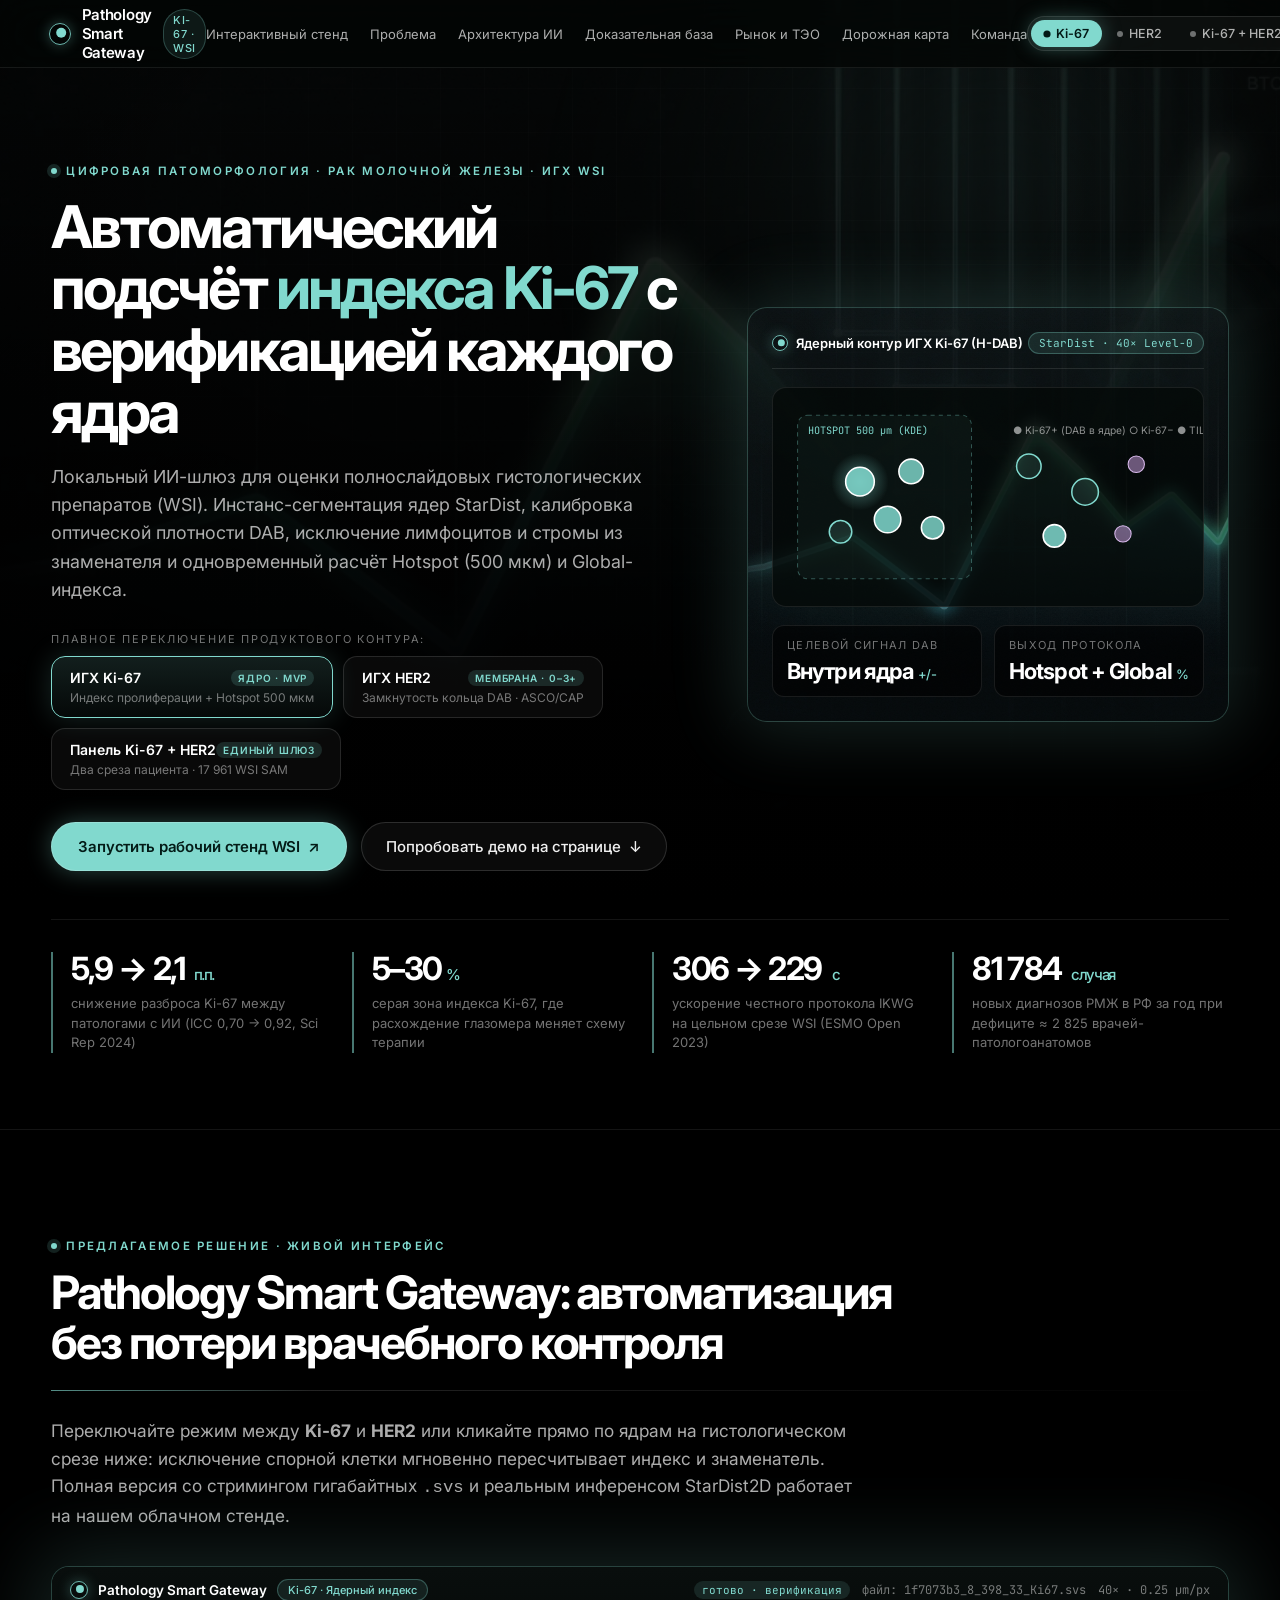
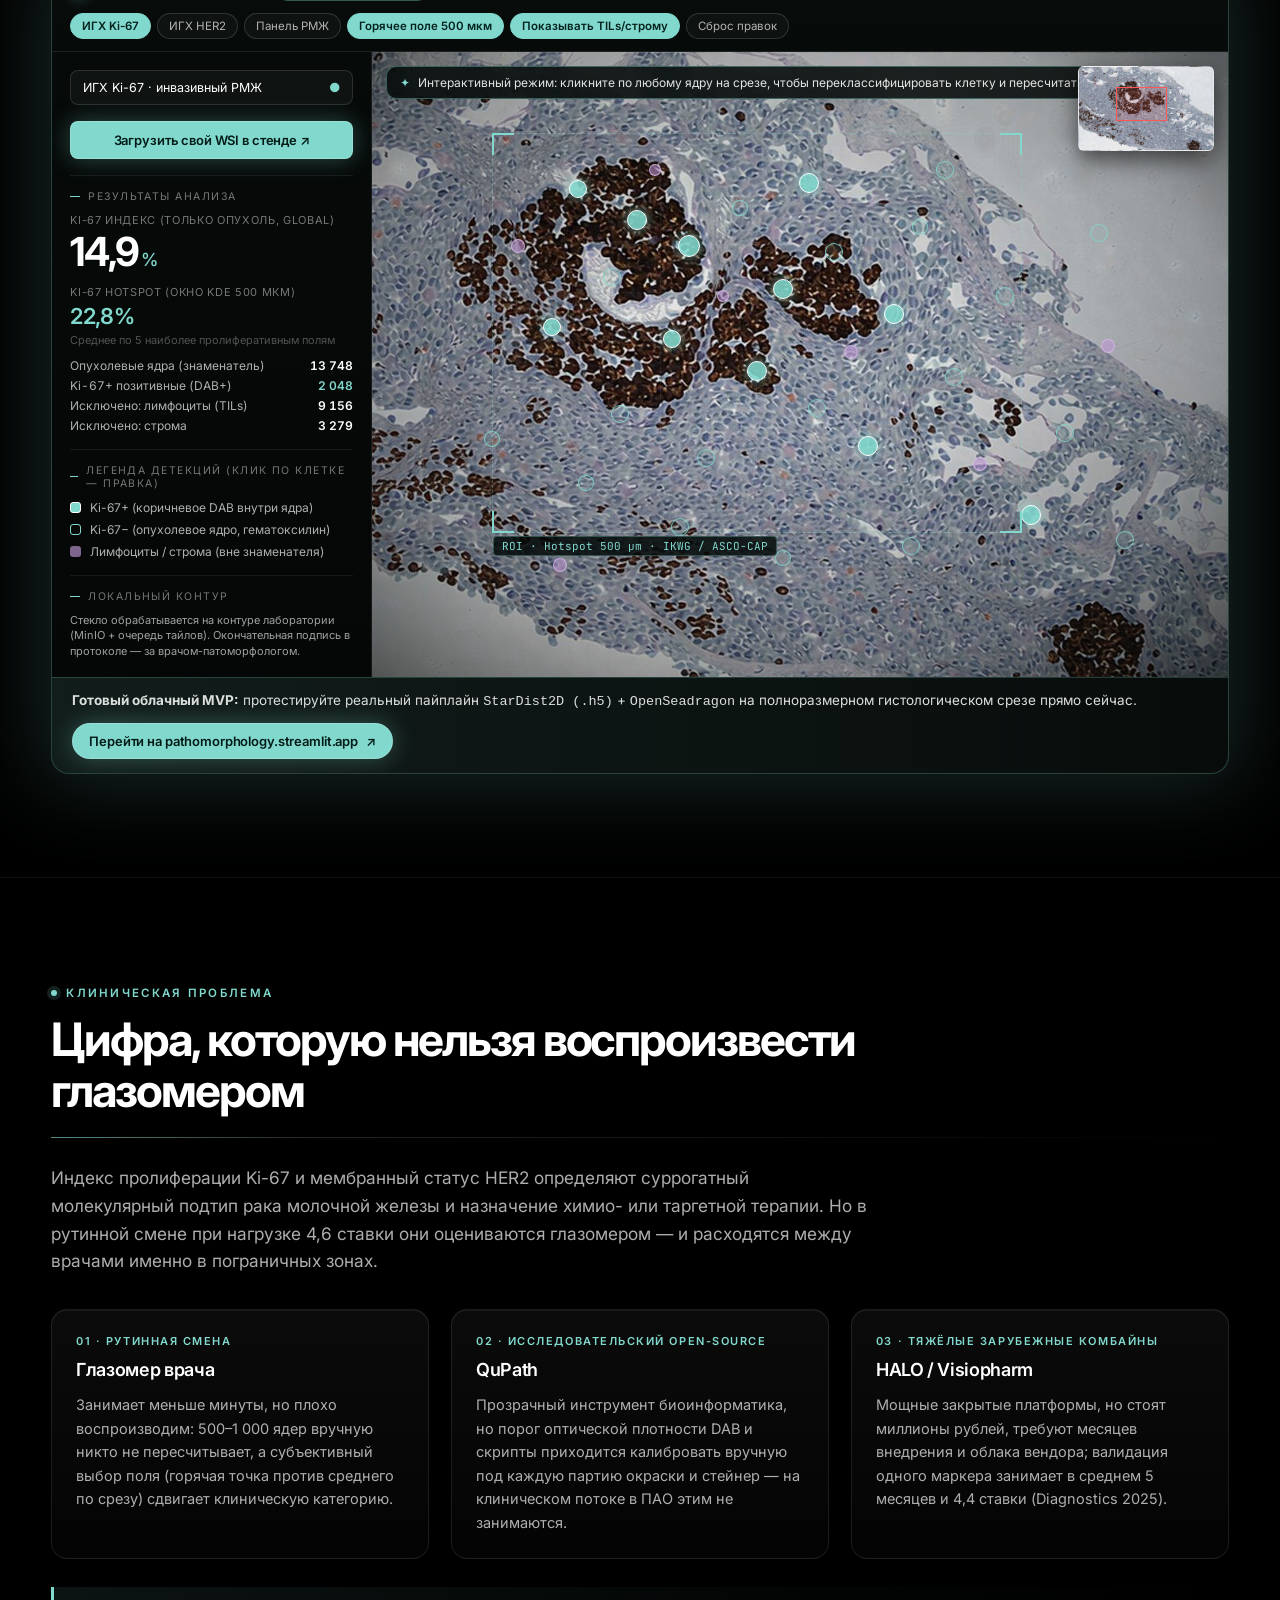
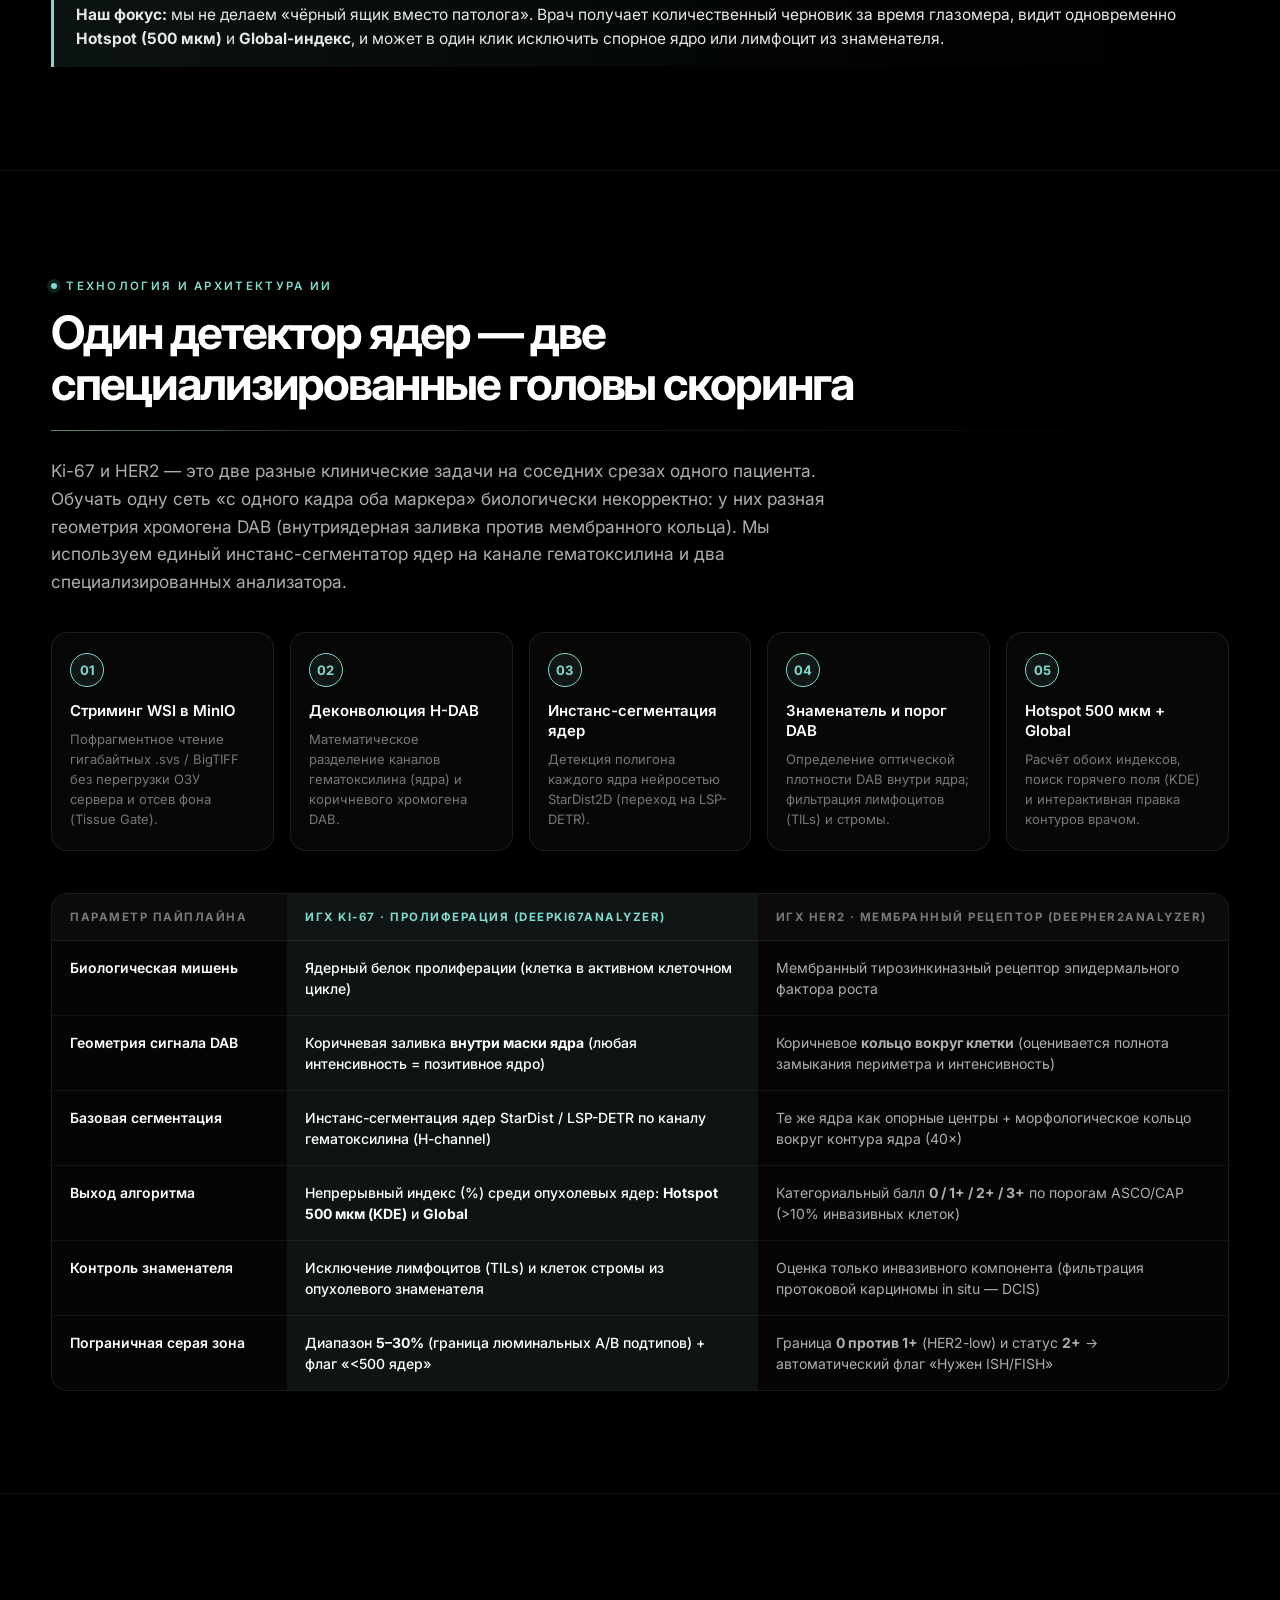
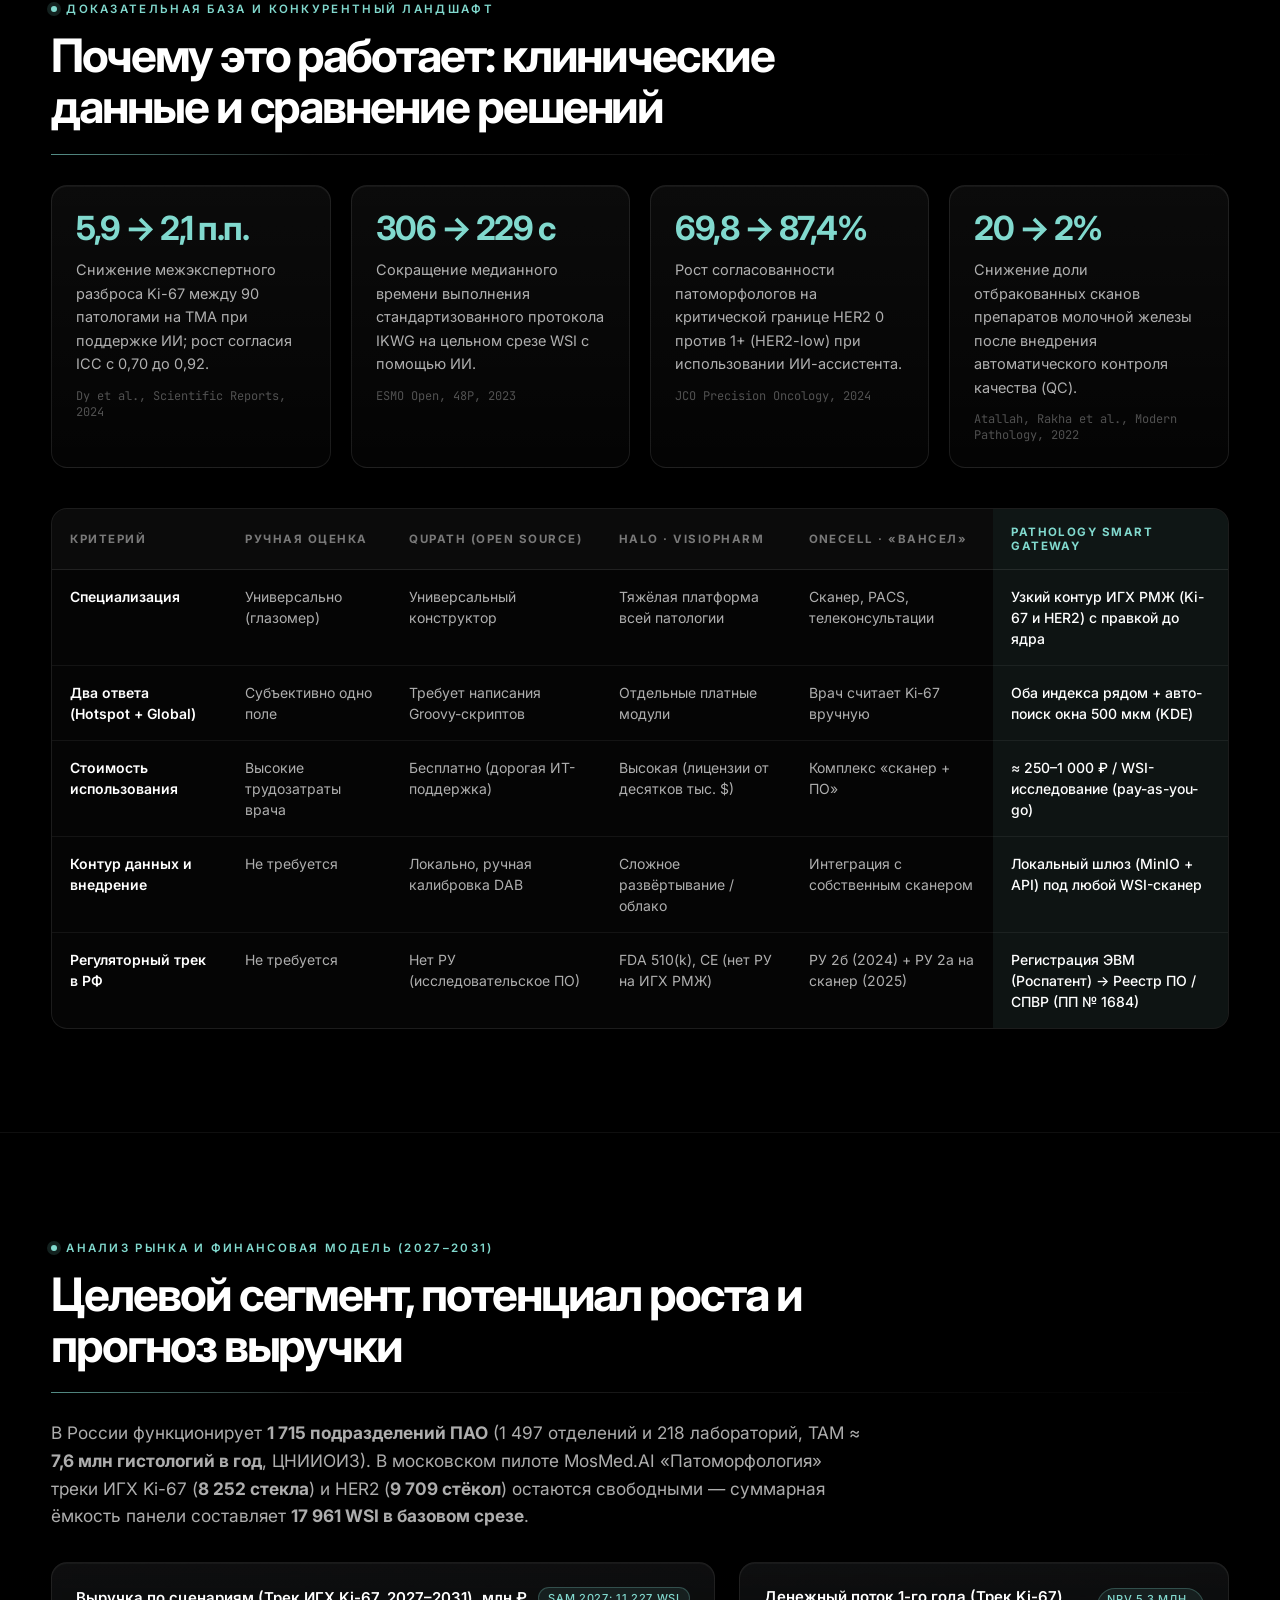
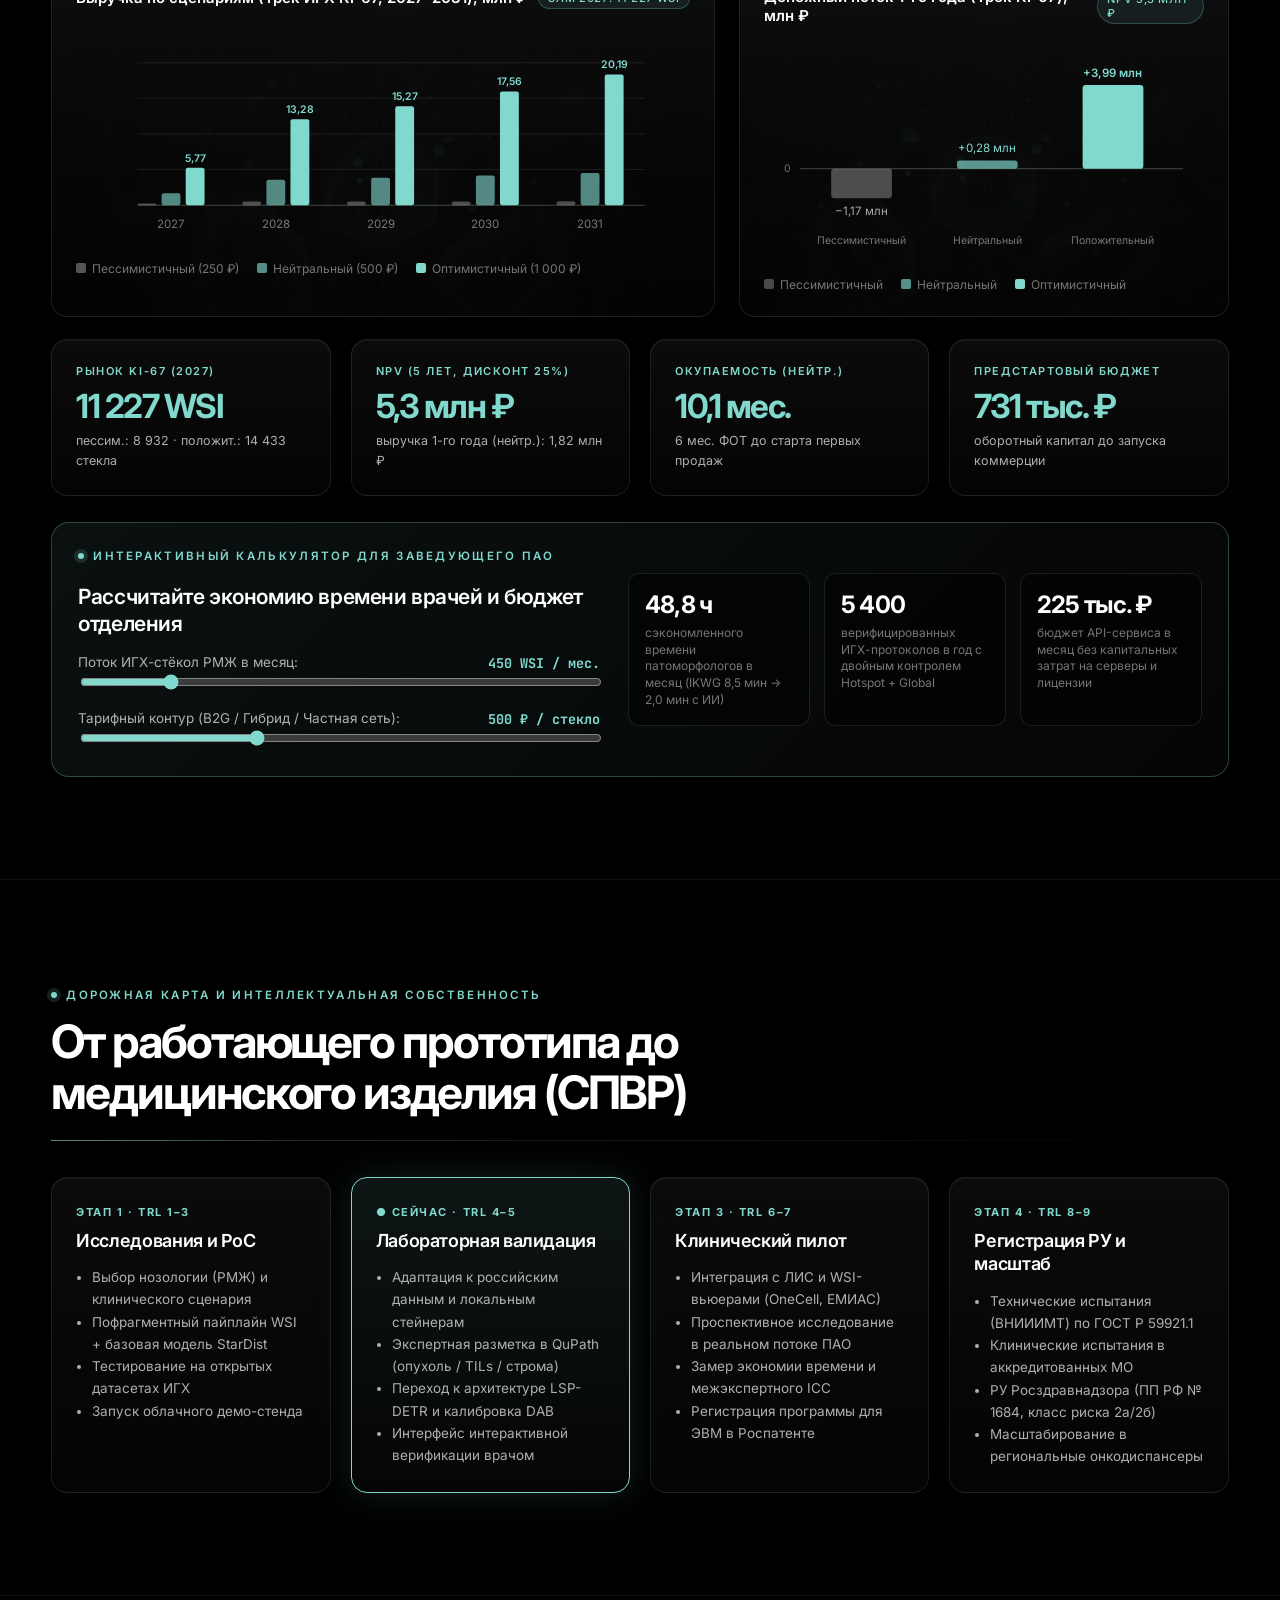
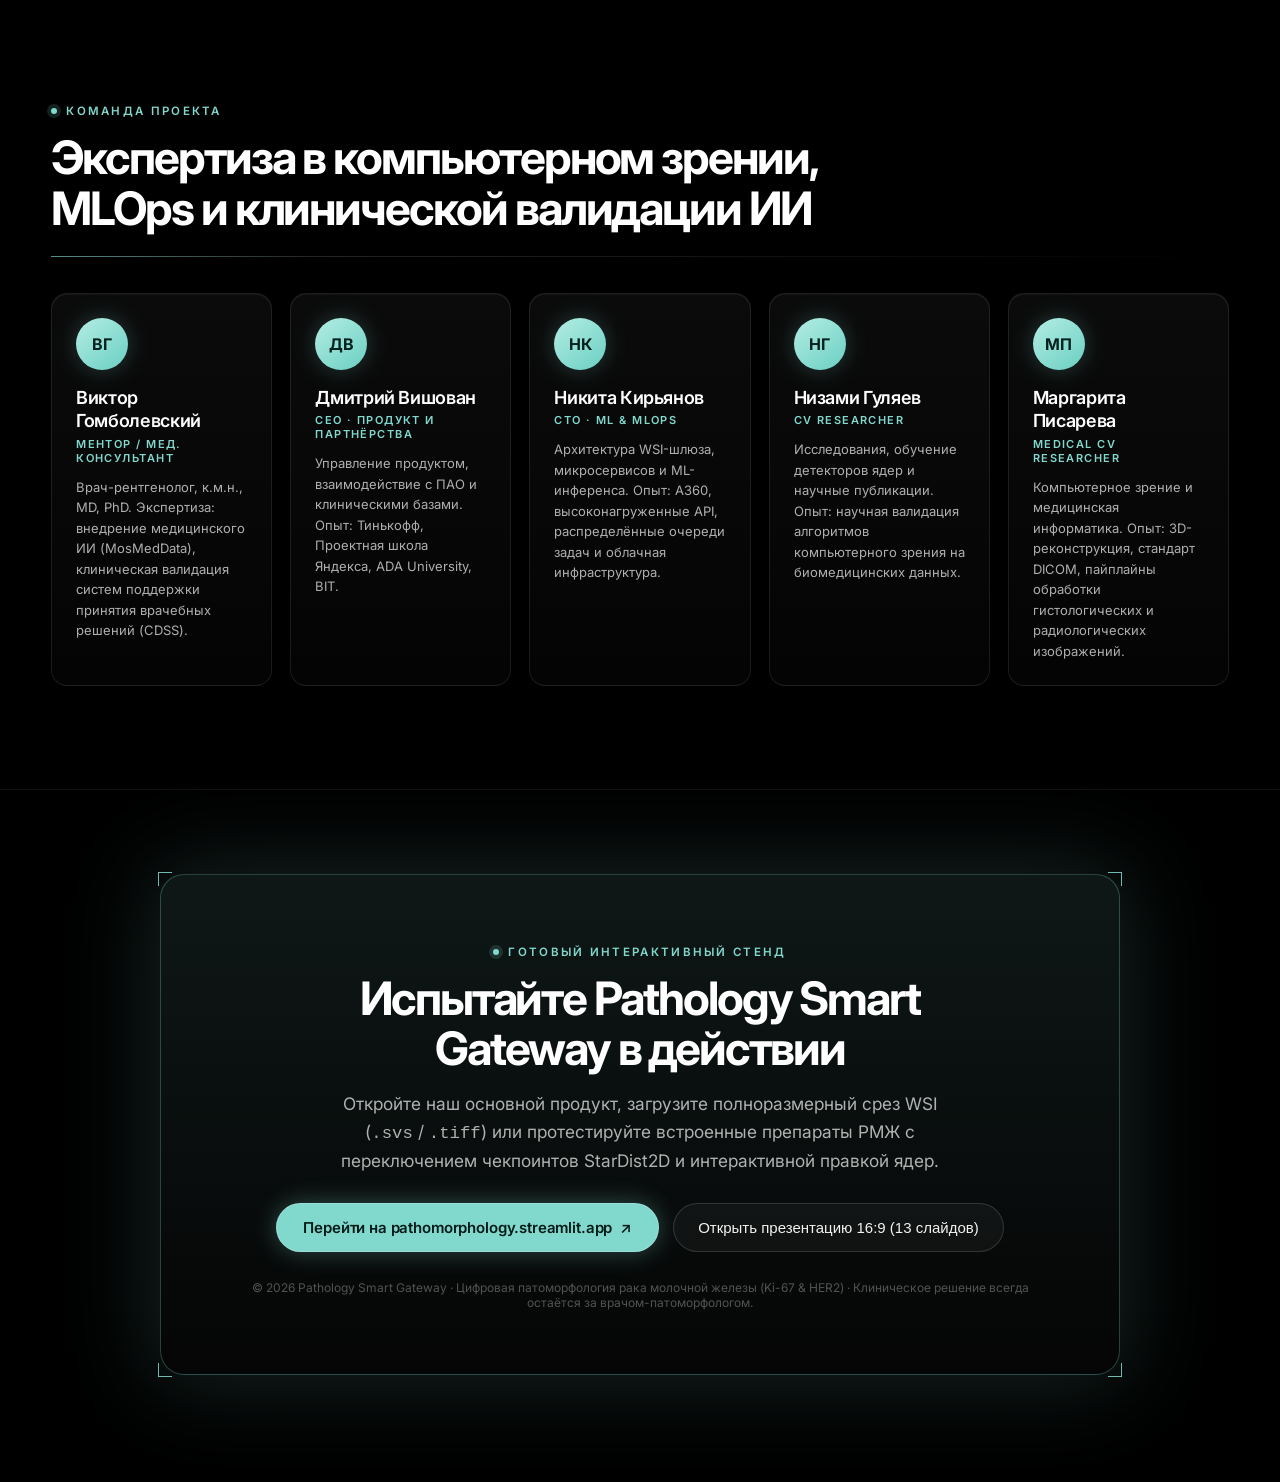
==== assets/landing.html @ c24d939d "feat: create Streamlit landing page with smooth Ki-67 and HER2 transitions" ====
<!DOCTYPE html>
<html lang="ru">
<head>
  <meta charset="UTF-8" />
  <meta name="viewport" content="width=device-width, initial-scale=1.0" />
  <title>Pathology Smart Gateway — Цифровая патоморфология РМЖ (Ki-67 &amp; HER2)</title>
  <link rel="preconnect" href="https://fonts.googleapis.com" />
  <link rel="preconnect" href="https://fonts.gstatic.com" crossorigin />
  <link rel="stylesheet" href="https://fonts.googleapis.com/css2?family=Inter:wght@400;500;600;700;800&family=JetBrains+Mono:wght@400;500;600&display=swap" />
  <link rel="stylesheet" href="plates.css" />
  <style id="plates-inline">
    /* __PLATES_CSS__ */
  </style>
  <style>
    :root {
      --bg: #000000;
      --bg-elev: #050908;
      --bg-card: rgba(255, 255, 255, 0.032);
      --bg-card-hover: rgba(255, 255, 255, 0.055);
      --border: rgba(255, 255, 255, 0.09);
      --border-strong: rgba(129, 217, 206, 0.28);
      --text: rgba(255, 255, 255, 0.94);
      --text-sec: rgba(255, 255, 255, 0.68);
      --text-mute: rgba(255, 255, 255, 0.45);
      --text-dim: rgba(255, 255, 255, 0.30);

      /* Product theme tokens (smoothly morphed via JS/CSS) */
      --accent: #81D9CE;
      --accent-rgb: 129, 217, 206;
      --accent-2: #5BB8AC;
      --accent-her2: #E5B87B;
      --accent-her2-rgb: 229, 184, 123;
      --accent-ki67: #81D9CE;
      --accent-ki67-rgb: 129, 217, 206;
      --glow-spread: rgba(129, 217, 206, 0.16);
      --ease-out: cubic-bezier(0.22, 1, 0.36, 1);
      --ease-spring: cubic-bezier(0.18, 0.88, 0.28, 1.08);
    }

    body[data-product="her2"] {
      --accent: #E5B87B;
      --accent-rgb: 229, 184, 123;
      --accent-2: #81D9CE;
      --border-strong: rgba(229, 184, 123, 0.30);
      --glow-spread: rgba(229, 184, 123, 0.16);
    }

    body[data-product="panel"] {
      --accent: #81D9CE;
      --accent-rgb: 129, 217, 206;
      --accent-2: #E5B87B;
      --border-strong: rgba(129, 217, 206, 0.34);
      --glow-spread: rgba(129, 217, 206, 0.20);
    }

    * {
      box-sizing: border-box;
      scrollbar-width: thin;
      scrollbar-color: rgba(var(--accent-rgb), 0.25) transparent;
    }

    html, body {
      margin: 0;
      padding: 0;
      background: #000;
      color: var(--text);
      font-family: 'Inter', -apple-system, BlinkMacSystemFont, 'Segoe UI', sans-serif;
      -webkit-font-smoothing: antialiased;
      text-rendering: optimizeLegibility;
      scroll-behavior: smooth;
      overflow-x: hidden;
    }

    a {
      color: inherit;
      text-decoration: none;
    }

    /* ================= AMBIENT BACKGROUND & GRID ================= */
    .ambient-canvas {
      position: fixed;
      inset: 0;
      z-index: 0;
      pointer-events: none;
      overflow: hidden;
      background: #000;
    }
    .ambient-plate {
      position: absolute;
      inset: 0;
      background-repeat: no-repeat;
      background-position: center;
      background-size: cover;
      transition: opacity 0.9s var(--ease-out), transform 1.2s var(--ease-out), filter 0.9s var(--ease-out);
    }
    .ambient-plate--dna {
      background-image: var(--img-dna);
      opacity: 0.32;
      transform: scaleX(-1) scale(1.08);
    }
    body[data-product="her2"] .ambient-plate--dna {
      opacity: 0.20;
      filter: hue-rotate(-135deg) saturate(0.85);
      transform: scaleX(-1) scale(1.14) translate(-2%, 1%);
    }
    body[data-product="panel"] .ambient-plate--dna {
      opacity: 0.36;
      transform: scaleX(-1) scale(1.11);
    }
    .ambient-plate--cells {
      background-image: var(--img-hero-cells, var(--img-cells));
      opacity: 0.24;
      background-position: 80% 20%;
    }
    body[data-product="her2"] .ambient-plate--cells {
      opacity: 0.32;
      filter: sepia(0.35) hue-rotate(-25deg) saturate(1.2);
      transform: scale(1.05);
    }
    .ambient-grid {
      position: absolute;
      inset: 0;
      background-image:
        linear-gradient(rgba(255, 255, 255, 0.032) 1px, transparent 1px),
        linear-gradient(90deg, rgba(255, 255, 255, 0.032) 1px, transparent 1px);
      background-size: 44px 44px;
      mask-image: radial-gradient(85% 75% at 65% 35%, #000 0%, rgba(0,0,0,0.4) 55%, transparent 90%);
      -webkit-mask-image: radial-gradient(85% 75% at 65% 35%, #000 0%, rgba(0,0,0,0.4) 55%, transparent 90%);
    }
    .ambient-glow {
      position: absolute;
      width: 68vw;
      height: 68vw;
      max-width: 920px;
      max-height: 920px;
      top: -18vw;
      right: -12vw;
      border-radius: 50%;
      background: radial-gradient(circle, rgba(var(--accent-rgb), 0.14) 0%, rgba(var(--accent-rgb), 0.03) 45%, transparent 72%);
      transition: background 0.8s var(--ease-out), transform 1s var(--ease-out);
      filter: blur(40px);
    }
    .ambient-scrim {
      position: absolute;
      inset: 0;
      background:
        radial-gradient(120% 90% at 50% 20%, transparent 25%, rgba(0, 0, 0, 0.82) 85%, #000 100%),
        linear-gradient(180deg, rgba(0,0,0,0.35) 0%, rgba(0,0,0,0.75) 50%, #000 100%);
    }

    /* ================= STICKY TOP NAVBAR ================= */
    .navbar {
      position: fixed;
      top: 0;
      left: 0;
      right: 0;
      z-index: 100;
      height: 68px;
      display: flex;
      align-items: center;
      justify-content: space-between;
      padding: 0 clamp(16px, 3.8vw, 56px);
      background: rgba(3, 6, 5, 0.78);
      backdrop-filter: blur(20px) saturate(140%);
      -webkit-backdrop-filter: blur(20px) saturate(140%);
      border-bottom: 1px solid rgba(255, 255, 255, 0.08);
      transition: border-color 0.5s var(--ease-out);
    }
    .nav-brand {
      display: flex;
      align-items: center;
      gap: 11px;
      font-weight: 600;
      font-size: 15px;
      letter-spacing: -0.02em;
      color: #fff;
    }
    .brand-nucleus {
      width: 22px;
      height: 22px;
      border-radius: 50%;
      border: 1.5px solid rgba(var(--accent-rgb), 0.85);
      box-shadow: 0 0 14px rgba(var(--accent-rgb), 0.32);
      position: relative;
      flex: none;
      transition: border-color 0.5s var(--ease-out), box-shadow 0.5s var(--ease-out);
    }
    .brand-nucleus::after {
      content: '';
      position: absolute;
      inset: 25%;
      border-radius: 50%;
      background: var(--accent);
      transform: translate(12%, -12%);
      transition: background 0.5s var(--ease-out), transform 0.5s var(--ease-out);
    }
    body[data-product="her2"] .brand-nucleus::after {
      background: transparent;
      border: 1.5px solid var(--accent);
      inset: 16%;
      transform: none;
    }
    .brand-tag {
      font-size: 11px;
      font-weight: 500;
      letter-spacing: 0.06em;
      text-transform: uppercase;
      color: var(--accent);
      background: rgba(var(--accent-rgb), 0.09);
      border: 1px solid rgba(var(--accent-rgb), 0.26);
      padding: 3px 9px;
      border-radius: 999px;
      transition: all 0.5s var(--ease-out);
    }

    .nav-links {
      display: flex;
      align-items: center;
      gap: 22px;
      font-size: 13px;
      color: var(--text-sec);
    }
    .nav-links a {
      transition: color 0.25s ease;
      white-space: nowrap;
    }
    .nav-links a:hover {
      color: #fff;
    }

    .nav-right {
      display: flex;
      align-items: center;
      gap: 12px;
    }

    /* ================= PRODUCT SWITCHER PILL (SMOOTH MORPH) ================= */
    .prod-switcher {
      position: relative;
      display: inline-flex;
      align-items: center;
      background: rgba(255, 255, 255, 0.04);
      border: 1px solid rgba(255, 255, 255, 0.11);
      border-radius: 999px;
      padding: 3px;
      gap: 2px;
    }
    .prod-btn {
      position: relative;
      z-index: 2;
      appearance: none;
      border: 0;
      background: transparent;
      color: var(--text-sec);
      font-family: inherit;
      font-size: 12.5px;
      font-weight: 500;
      padding: 6px 13px;
      border-radius: 999px;
      cursor: pointer;
      transition: color 0.35s var(--ease-out), background 0.35s var(--ease-out), box-shadow 0.35s var(--ease-out);
      display: inline-flex;
      align-items: center;
      gap: 6px;
      white-space: nowrap;
    }
    .prod-btn .dot {
      width: 6px;
      height: 6px;
      border-radius: 50%;
      background: currentColor;
      opacity: 0.6;
      transition: transform 0.35s var(--ease-out), opacity 0.35s var(--ease-out);
    }
    .prod-btn.active {
      color: #031916;
      background: var(--accent);
      font-weight: 600;
      box-shadow: 0 0 20px rgba(var(--accent-rgb), 0.38);
    }
    body[data-product="panel"] .prod-btn.active[data-set-product="panel"] {
      background: linear-gradient(135deg, #81D9CE 0%, #E5B87B 100%);
      color: #041815;
    }
    .prod-btn.active .dot {
      opacity: 1;
      transform: scale(1.2);
    }

    /* View Mode Toggle (Landing vs 16:9 Pitch Deck) */
    .view-toggle {
      display: inline-flex;
      background: rgba(255, 255, 255, 0.04);
      border: 1px solid rgba(255, 255, 255, 0.11);
      border-radius: 999px;
      padding: 3px;
    }
    .view-btn {
      appearance: none;
      border: 0;
      background: transparent;
      color: var(--text-mute);
      font-family: inherit;
      font-size: 12px;
      font-weight: 500;
      padding: 5px 11px;
      border-radius: 999px;
      cursor: pointer;
      transition: all 0.3s var(--ease-out);
    }
    .view-btn.active {
      color: #fff;
      background: rgba(255, 255, 255, 0.12);
    }

    /* CTA Buttons */
    .btn-cta {
      display: inline-flex;
      align-items: center;
      gap: 8px;
      background: var(--accent);
      color: #031b17;
      font-weight: 600;
      font-size: 13px;
      letter-spacing: -0.01em;
      padding: 9px 16px;
      border-radius: 999px;
      border: 1px solid rgba(255, 255, 255, 0.18);
      box-shadow: 0 0 24px rgba(var(--accent-rgb), 0.32);
      transition: transform 0.28s var(--ease-out), box-shadow 0.28s var(--ease-out), background 0.5s var(--ease-out);
      white-space: nowrap;
      cursor: pointer;
    }
    .btn-cta:hover {
      transform: translateY(-1.5px);
      box-shadow: 0 6px 32px rgba(var(--accent-rgb), 0.52);
    }
    .btn-cta--lg {
      font-size: 15px;
      padding: 14px 26px;
    }
    .btn-ghost {
      display: inline-flex;
      align-items: center;
      gap: 8px;
      background: rgba(255, 255, 255, 0.04);
      color: var(--text);
      font-weight: 500;
      font-size: 15px;
      padding: 14px 24px;
      border-radius: 999px;
      border: 1px solid rgba(255, 255, 255, 0.14);
      transition: all 0.28s var(--ease-out);
      cursor: pointer;
    }
    .btn-ghost:hover {
      background: rgba(255, 255, 255, 0.08);
      border-color: rgba(var(--accent-rgb), 0.45);
      color: var(--accent);
    }

    /* ================= SMOOTH MORPH TRANSITION ANIMATION ================= */
    .morph-target {
      transition: opacity 0.42s var(--ease-out), transform 0.48s var(--ease-out), filter 0.42s var(--ease-out);
    }
    body.is-morphing .morph-target {
      opacity: 0.18;
      transform: translate3d(0, 7px, 0) scale(0.994);
      filter: blur(3px);
    }

    /* ================= LAYOUT CONTAINERS ================= */
    .landing-main {
      position: relative;
      z-index: 2;
      padding-top: 68px;
    }
    body[data-view="deck"] .landing-main {
      display: none;
    }
    .container {
      width: min(1280px, 92vw);
      margin: 0 auto;
    }
    section.sec {
      position: relative;
      padding: clamp(64px, 8vw, 112px) 0;
      border-bottom: 1px solid rgba(255, 255, 255, 0.06);
    }

    /* Section typography */
    .eyebrow {
      display: inline-flex;
      align-items: center;
      gap: 9px;
      font-size: 11.5px;
      font-weight: 600;
      text-transform: uppercase;
      letter-spacing: 0.2em;
      color: var(--accent);
      transition: color 0.5s var(--ease-out);
    }
    .eyebrow::before {
      content: '';
      width: 6px;
      height: 6px;
      border-radius: 50%;
      background: var(--accent);
      box-shadow: 0 0 0 4px rgba(var(--accent-rgb), 0.15);
      transition: background 0.5s var(--ease-out), box-shadow 0.5s var(--ease-out);
    }
    .sec-h1 {
      margin: 14px 0 0;
      font-size: clamp(28px, 3.6vw, 48px);
      font-weight: 700;
      letter-spacing: -0.045em;
      line-height: 1.1;
      color: #fff;
      max-width: 860px;
    }
    .sec-rule {
      height: 1px;
      margin: 22px 0 26px;
      border: 0;
      background: linear-gradient(90deg, rgba(var(--accent-rgb), 0.65) 0%, rgba(255,255,255,0.14) 22%, rgba(255,255,255,0.06) 65%, transparent 100%);
      transition: background 0.6s var(--ease-out);
    }
    .sec-lead {
      margin: 0;
      font-size: clamp(16px, 1.35vw, 19.5px);
      line-height: 1.6;
      color: var(--text-sec);
      max-width: 820px;
    }

    /* ROI Brackets */
    .roi-card {
      position: relative;
    }
    .roi-card > i.br {
      position: absolute;
      width: 14px;
      height: 14px;
      pointer-events: none;
      border: 0 solid rgba(var(--accent-rgb), 0.85);
      transition: border-color 0.5s var(--ease-out), width 0.35s var(--ease-out), height 0.35s var(--ease-out);
      z-index: 5;
    }
    .roi-card:hover > i.br {
      width: 18px;
      height: 18px;
    }
    .roi-card > i.br:nth-child(1) { top: -3px; left: -3px; border-top-width: 1.5px; border-left-width: 1.5px; }
    .roi-card > i.br:nth-child(2) { top: -3px; right: -3px; border-top-width: 1.5px; border-right-width: 1.5px; }
    .roi-card > i.br:nth-child(3) { bottom: -3px; left: -3px; border-bottom-width: 1.5px; border-left-width: 1.5px; }
    .roi-card > i.br:nth-child(4) { bottom: -3px; right: -3px; border-bottom-width: 1.5px; border-right-width: 1.5px; }

    /* ================= HERO SECTION ================= */
    .hero-sec {
      padding: clamp(54px, 7vw, 96px) 0 clamp(56px, 6vw, 84px);
      position: relative;
      border-bottom: 1px solid rgba(255, 255, 255, 0.08);
    }
    .hero-grid {
      display: grid;
      grid-template-columns: 1.15fr 0.85fr;
      gap: 44px;
      align-items: center;
    }
    .hero-title {
      margin: 18px 0 0;
      font-size: clamp(36px, 4.6vw, 64px);
      font-weight: 700;
      letter-spacing: -0.05em;
      line-height: 1.05;
      color: #fff;
    }
    .hero-title .hl-accent {
      color: var(--accent);
      transition: color 0.5s var(--ease-out);
    }
    .hero-sub {
      margin: 20px 0 0;
      font-size: clamp(16.5px, 1.4vw, 20px);
      line-height: 1.58;
      color: var(--text-sec);
      max-width: 620px;
    }
    .hero-switcher-wrap {
      margin-top: 28px;
      display: flex;
      flex-direction: column;
      gap: 10px;
    }
    .hero-switcher-lbl {
      font-size: 11px;
      text-transform: uppercase;
      letter-spacing: 0.16em;
      color: var(--text-mute);
    }
    .hero-tabs {
      display: inline-flex;
      flex-wrap: wrap;
      gap: 10px;
    }
    .hero-tab {
      appearance: none;
      border: 1px solid rgba(255, 255, 255, 0.12);
      background: rgba(255, 255, 255, 0.035);
      color: var(--text-sec);
      padding: 12px 18px;
      border-radius: 14px;
      font-family: inherit;
      cursor: pointer;
      text-align: left;
      transition: all 0.35s var(--ease-out);
      min-width: 175px;
    }
    .hero-tab:hover {
      background: rgba(255, 255, 255, 0.06);
      border-color: rgba(var(--accent-rgb), 0.35);
    }
    .hero-tab.active {
      background: linear-gradient(180deg, rgba(var(--accent-rgb), 0.14) 0%, rgba(var(--accent-rgb), 0.04) 100%);
      border-color: var(--accent);
      box-shadow: 0 0 28px rgba(var(--accent-rgb), 0.18);
    }
    .ht-top {
      display: flex;
      align-items: center;
      justify-content: space-between;
      font-size: 14px;
      font-weight: 600;
      color: #fff;
    }
    .ht-badge {
      font-size: 10px;
      font-weight: 600;
      text-transform: uppercase;
      letter-spacing: 0.08em;
      padding: 2px 7px;
      border-radius: 99px;
      background: rgba(var(--accent-rgb), 0.15);
      color: var(--accent);
    }
    .ht-sub {
      margin-top: 4px;
      font-size: 12px;
      color: var(--text-mute);
    }

    .hero-actions {
      margin-top: 32px;
      display: flex;
      flex-wrap: wrap;
      gap: 14px;
      align-items: center;
    }

    /* Hero Right Visual Holistic Card */
    .hero-visual {
      position: relative;
      background: linear-gradient(180deg, rgba(255,255,255,0.045) 0%, rgba(255,255,255,0.015) 100%);
      border: 1px solid var(--border-strong);
      border-radius: 20px;
      padding: 24px;
      box-shadow: 0 0 70px 10px var(--glow-spread);
      overflow: hidden;
      transition: border-color 0.5s var(--ease-out), box-shadow 0.5s var(--ease-out);
    }
    .hero-visual-bg {
      position: absolute;
      inset: 0;
      background-image: var(--img-hero-cells, var(--img-cells));
      background-size: cover;
      background-position: center;
      opacity: 0.42;
      transition: transform 0.9s var(--ease-out), filter 0.8s var(--ease-out);
    }
    body[data-product="her2"] .hero-visual-bg {
      transform: scale(1.08);
      filter: sepia(0.32) hue-rotate(-20deg) contrast(1.06);
    }
    .hero-visual-inner {
      position: relative;
      z-index: 2;
      display: flex;
      flex-direction: column;
      gap: 18px;
    }
    .hv-header {
      display: flex;
      align-items: center;
      justify-content: space-between;
      border-bottom: 1px solid rgba(255, 255, 255, 0.1);
      padding-bottom: 14px;
    }
    .hv-title {
      font-size: 13px;
      font-weight: 600;
      color: #fff;
      display: flex;
      align-items: center;
      gap: 8px;
    }
    .hv-live {
      font-size: 11px;
      color: var(--accent);
      background: rgba(var(--accent-rgb), 0.12);
      border: 1px solid rgba(var(--accent-rgb), 0.3);
      padding: 3px 10px;
      border-radius: 99px;
      font-family: 'JetBrains Mono', monospace;
    }
    .hv-diagram {
      height: 220px;
      border-radius: 14px;
      background: rgba(4, 9, 8, 0.78);
      border: 1px solid rgba(255, 255, 255, 0.09);
      position: relative;
      overflow: hidden;
      display: flex;
      align-items: center;
      justify-content: center;
    }
    .hv-stats {
      display: grid;
      grid-template-columns: 1fr 1fr;
      gap: 12px;
    }
    .hv-stat-box {
      background: rgba(0, 0, 0, 0.55);
      border: 1px solid rgba(255, 255, 255, 0.09);
      border-radius: 12px;
      padding: 12px 14px;
    }
    .hv-stat-k {
      font-size: 11px;
      text-transform: uppercase;
      letter-spacing: 0.12em;
      color: var(--text-mute);
    }
    .hv-stat-v {
      margin-top: 6px;
      font-size: 22px;
      font-weight: 700;
      letter-spacing: -0.04em;
      color: #fff;
    }
    .hv-stat-v span {
      font-size: 13px;
      font-weight: 500;
      color: var(--accent);
      margin-left: 4px;
    }

    /* Hero Bottom 4 Metrics Strip */
    .hero-metrics {
      margin-top: 48px;
      padding-top: 32px;
      border-top: 1px solid rgba(255, 255, 255, 0.08);
      display: grid;
      grid-template-columns: repeat(4, 1fr);
      gap: 24px;
    }
    .h-metric {
      padding-left: 18px;
      border-left: 2px solid rgba(var(--accent-rgb), 0.55);
      transition: border-color 0.5s var(--ease-out);
    }
    .h-metric-v {
      font-size: clamp(26px, 2.5vw, 36px);
      font-weight: 700;
      letter-spacing: -0.045em;
      color: #fff;
      line-height: 1.05;
    }
    .h-metric-v small {
      font-size: 15px;
      font-weight: 500;
      color: var(--accent);
      margin-left: 4px;
    }
    .h-metric-l {
      margin-top: 8px;
      font-size: 13px;
      line-height: 1.5;
      color: var(--text-mute);
    }

    /* ================= INTERACTIVE WSI GATEWAY SIMULATOR ================= */
    .gateway-wrap {
      margin-top: 36px;
      background: #050807;
      border: 1px solid var(--border-strong);
      border-radius: 18px;
      box-shadow: 0 0 80px 16px var(--glow-spread);
      overflow: hidden;
      transition: border-color 0.5s var(--ease-out), box-shadow 0.5s var(--ease-out);
    }
    .gw-topbar {
      display: flex;
      align-items: center;
      justify-content: space-between;
      flex-wrap: wrap;
      gap: 12px;
      padding: 12px 18px;
      background: linear-gradient(180deg, #090e0d 0%, #060a09 100%);
      border-bottom: 1px solid rgba(255, 255, 255, 0.08);
    }
    .gw-brand {
      display: flex;
      align-items: center;
      gap: 10px;
    }
    .gw-title {
      font-size: 13.5px;
      font-weight: 600;
      color: #fff;
    }
    .gw-badge {
      font-size: 11px;
      color: var(--accent);
      background: rgba(var(--accent-rgb), 0.1);
      border: 1px solid rgba(var(--accent-rgb), 0.3);
      border-radius: 99px;
      padding: 3px 10px;
      font-weight: 500;
    }
    .gw-file-meta {
      display: flex;
      align-items: center;
      gap: 12px;
      font-size: 12px;
      color: var(--text-mute);
      font-family: 'JetBrains Mono', monospace;
    }
    .gw-status-pill {
      color: #81D9CE;
      background: rgba(129, 217, 206, 0.12);
      padding: 2px 8px;
      border-radius: 99px;
      font-size: 11px;
    }
    .gw-toolbar {
      display: flex;
      align-items: center;
      gap: 6px;
      flex-wrap: wrap;
    }
    .gw-tool {
      appearance: none;
      border: 1px solid rgba(255, 255, 255, 0.14);
      background: rgba(255, 255, 255, 0.03);
      color: var(--text-sec);
      font-family: inherit;
      font-size: 11.5px;
      padding: 5px 11px;
      border-radius: 99px;
      cursor: pointer;
      transition: all 0.25s ease;
    }
    .gw-tool:hover {
      border-color: rgba(var(--accent-rgb), 0.45);
      color: #fff;
    }
    .gw-tool.active {
      background: var(--accent);
      border-color: var(--accent);
      color: #04211d;
      font-weight: 600;
    }

    .gw-body {
      display: grid;
      grid-template-columns: 320px 1fr;
      min-height: 540px;
    }
    .gw-sidebar {
      padding: 18px;
      background: linear-gradient(180deg, #060a09 0%, #040706 100%);
      border-right: 1px solid rgba(255, 255, 255, 0.08);
      display: flex;
      flex-direction: column;
      gap: 16px;
    }
    .gw-select-box {
      display: flex;
      align-items: center;
      justify-content: space-between;
      padding: 9px 12px;
      border-radius: 8px;
      background: rgba(255, 255, 255, 0.04);
      border: 1px solid rgba(255, 255, 255, 0.12);
      font-size: 12.5px;
      color: #fff;
    }
    .gw-block {
      border-top: 1px solid rgba(255, 255, 255, 0.07);
      padding-top: 14px;
    }
    .gw-block-t {
      display: flex;
      align-items: center;
      gap: 8px;
      font-size: 10.5px;
      text-transform: uppercase;
      letter-spacing: 0.14em;
      color: var(--text-mute);
      margin-bottom: 10px;
    }
    .gw-block-t::before {
      content: '';
      width: 10px;
      height: 1px;
      background: var(--accent);
    }
    .gw-metric-lbl {
      font-size: 11px;
      text-transform: uppercase;
      letter-spacing: 0.06em;
      color: var(--text-mute);
    }
    .gw-val-big {
      font-size: 40px;
      font-weight: 700;
      letter-spacing: -0.045em;
      color: #fff;
      line-height: 1.05;
      margin-top: 4px;
    }
    .gw-val-big span {
      font-size: 18px;
      font-weight: 500;
      color: var(--accent);
      margin-left: 3px;
    }
    .gw-val-mid {
      font-size: 22px;
      font-weight: 600;
      letter-spacing: -0.03em;
      color: var(--accent);
      margin-top: 4px;
    }
    .gw-footnote {
      font-size: 11px;
      color: var(--text-dim);
      margin-top: 4px;
      line-height: 1.4;
    }
    .gw-kv-list {
      margin-top: 10px;
      display: flex;
      flex-direction: column;
      gap: 5px;
      font-size: 12px;
      color: var(--text-sec);
    }
    .gw-kv-row {
      display: flex;
      justify-content: space-between;
      font-variant-numeric: tabular-nums;
    }
    .gw-kv-row b {
      color: #fff;
      font-weight: 600;
    }
    .gw-legend {
      display: flex;
      flex-direction: column;
      gap: 7px;
      font-size: 12px;
      color: var(--text-sec);
    }
    .gw-leg-item {
      display: flex;
      align-items: center;
      gap: 9px;
    }
    .gw-swatch {
      width: 11px;
      height: 11px;
      border-radius: 3px;
      flex: none;
    }

    /* Right WSI Canvas */
    .gw-canvas {
      position: relative;
      background: #080b0a;
      overflow: hidden;
      min-height: 520px;
      user-select: none;
    }
    .gw-wsi-img {
      position: absolute;
      inset: 0;
      background-image: var(--img-tissue);
      background-size: cover;
      background-position: 54% 48%;
      filter: brightness(0.92) saturate(1.04);
      transition: transform 0.8s var(--ease-out), filter 0.8s var(--ease-out);
    }
    body[data-product="her2"] .gw-wsi-img {
      transform: scale(1.07);
      filter: brightness(0.88) contrast(1.08) hue-rotate(-8deg);
    }
    .gw-wsi-grid {
      position: absolute;
      inset: 0;
      background-image:
        linear-gradient(rgba(255, 255, 255, 0.05) 1px, transparent 1px),
        linear-gradient(90deg, rgba(255, 255, 255, 0.05) 1px, transparent 1px);
      background-size: 48px 48px;
      pointer-events: none;
    }
    .gw-wsi-vig {
      position: absolute;
      inset: 0;
      background: radial-gradient(78% 82% at 48% 46%, rgba(5,8,7,0) 22%, rgba(5,8,7,0.28) 65%, rgba(5,8,7,0.78) 100%);
      pointer-events: none;
    }
    .gw-cells-layer {
      position: absolute;
      inset: 0;
    }
    .gw-cell {
      position: absolute;
      border-radius: 50%;
      transform: translate(-50%, -50%);
      cursor: pointer;
      transition: transform 0.25s var(--ease-spring), border-color 0.35s ease, background 0.35s ease, box-shadow 0.35s ease, opacity 0.35s ease;
    }
    .gw-cell:hover {
      transform: translate(-50%, -50%) scale(1.85) !important;
      z-index: 15;
    }
    /* Ki-67 nuclear styles */
    .gw-cell.ki-pos {
      background: rgba(129, 217, 206, 0.88);
      border: 1.5px solid #fff;
      box-shadow: 0 0 10px rgba(129, 217, 206, 0.75);
    }
    .gw-cell.ki-neg {
      background: rgba(129, 217, 206, 0.08);
      border: 1.5px solid rgba(129, 217, 206, 0.82);
    }
    .gw-cell.ki-til {
      background: rgba(192, 152, 214, 0.55);
      border: 1px solid rgba(215, 185, 235, 0.8);
    }
    /* HER2 membrane ring styles */
    .gw-cell.her2-3 {
      background: rgba(229, 184, 123, 0.22);
      border: 2.5px solid #E5B87B;
      box-shadow: 0 0 12px rgba(229, 184, 123, 0.85);
    }
    .gw-cell.her2-2 {
      background: rgba(229, 184, 123, 0.10);
      border: 2px dashed #E5B87B;
      box-shadow: 0 0 8px rgba(229, 184, 123, 0.45);
    }
    .gw-cell.her2-1 {
      background: transparent;
      border: 1.2px dotted rgba(129, 217, 206, 0.75);
    }
    .gw-cell.her2-0 {
      background: rgba(141, 158, 201, 0.18);
      border: 1px solid rgba(141, 158, 201, 0.55);
    }

    .gw-roi-box {
      position: absolute;
      left: 14%;
      top: 13%;
      width: 62%;
      height: 64%;
      border: 1px dashed rgba(var(--accent-rgb), 0.35);
      pointer-events: none;
      transition: all 0.5s var(--ease-out);
    }
    .gw-roi-box i {
      position: absolute;
      width: 22px;
      height: 22px;
      border: 0 solid var(--accent);
    }
    .gw-roi-box i:nth-child(1) { top: -1px; left: -1px; border-top-width: 2px; border-left-width: 2px; }
    .gw-roi-box i:nth-child(2) { top: -1px; right: -1px; border-top-width: 2px; border-right-width: 2px; }
    .gw-roi-box i:nth-child(3) { bottom: -1px; left: -1px; border-bottom-width: 2px; border-left-width: 2px; }
    .gw-roi-box i:nth-child(4) { bottom: -1px; right: -1px; border-bottom-width: 2px; border-right-width: 2px; }
    .gw-roi-lbl {
      position: absolute;
      left: 0;
      bottom: -24px;
      font-size: 11px;
      font-family: 'JetBrains Mono', monospace;
      color: var(--accent);
      background: rgba(4, 10, 9, 0.85);
      padding: 2px 8px;
      border-radius: 4px;
      border: 1px solid rgba(var(--accent-rgb), 0.3);
    }

    .gw-toast {
      position: absolute;
      top: 14px;
      left: 14px;
      background: rgba(4, 10, 9, 0.86);
      backdrop-filter: blur(10px);
      border: 1px solid rgba(var(--accent-rgb), 0.38);
      border-radius: 10px;
      padding: 8px 13px;
      font-size: 12px;
      color: rgba(255, 255, 255, 0.88);
      display: flex;
      align-items: center;
      gap: 8px;
      z-index: 20;
    }
    .gw-minimap {
      position: absolute;
      top: 14px;
      right: 14px;
      width: 136px;
      aspect-ratio: 16/10;
      border: 1px solid rgba(255, 255, 255, 0.3);
      border-radius: 6px;
      overflow: hidden;
      background-image: var(--img-tissue);
      background-size: cover;
      box-shadow: 0 8px 24px rgba(0, 0, 0, 0.6);
      z-index: 20;
    }
    .gw-minimap-box {
      position: absolute;
      left: 28%;
      top: 24%;
      width: 38%;
      height: 42%;
      border: 1.5px solid #ff5757;
      background: rgba(255, 87, 87, 0.12);
    }
    .gw-bottom-cta {
      display: flex;
      align-items: center;
      justify-content: space-between;
      flex-wrap: wrap;
      gap: 14px;
      padding: 14px 20px;
      background: linear-gradient(90deg, rgba(var(--accent-rgb), 0.10) 0%, rgba(var(--accent-rgb), 0.02) 100%);
      border-top: 1px solid rgba(var(--accent-rgb), 0.22);
    }
    .gw-bottom-text {
      font-size: 13.5px;
      color: rgba(255, 255, 255, 0.86);
    }

    /* ================= CARDS & GRIDS ================= */
    .grid-2 { display: grid; grid-template-columns: repeat(2, 1fr); gap: 22px; }
    .grid-3 { display: grid; grid-template-columns: repeat(3, 1fr); gap: 22px; }
    .grid-4 { display: grid; grid-template-columns: repeat(4, 1fr); gap: 20px; }

    .card {
      background: linear-gradient(180deg, rgba(255, 255, 255, 0.045) 0%, rgba(255, 255, 255, 0.016) 100%);
      border: 1px solid var(--border);
      border-radius: 16px;
      padding: 24px;
      box-shadow: inset 0 1px 0 rgba(255, 255, 255, 0.05);
      transition: transform 0.35s var(--ease-out), border-color 0.35s var(--ease-out), background 0.35s var(--ease-out);
    }
    .card:hover {
      transform: translateY(-3px);
      border-color: rgba(var(--accent-rgb), 0.32);
      background: linear-gradient(180deg, rgba(255, 255, 255, 0.06) 0%, rgba(255, 255, 255, 0.022) 100%);
    }
    .card-kicker {
      font-size: 11px;
      font-weight: 600;
      text-transform: uppercase;
      letter-spacing: 0.14em;
      color: var(--accent);
      margin-bottom: 10px;
    }
    .card-t {
      font-size: 18px;
      font-weight: 600;
      color: #fff;
      letter-spacing: -0.02em;
      line-height: 1.3;
      margin: 0;
    }
    .card-b {
      margin: 12px 0 0;
      font-size: 14.5px;
      line-height: 1.62;
      color: var(--text-sec);
    }

    .accent-banner {
      margin-top: 28px;
      border-left: 3px solid var(--accent);
      background: linear-gradient(90deg, rgba(var(--accent-rgb), 0.09) 0%, rgba(var(--accent-rgb), 0.02) 65%, transparent 100%);
      padding: 16px 22px;
      border-radius: 0 14px 14px 0;
      font-size: 15.5px;
      line-height: 1.55;
      color: rgba(255, 255, 255, 0.9);
      transition: border-color 0.5s var(--ease-out), background 0.5s var(--ease-out);
    }

    /* ================= PIPELINE STEPS ================= */
    .pipe-steps {
      margin-top: 36px;
      display: grid;
      grid-template-columns: repeat(5, 1fr);
      gap: 16px;
      position: relative;
    }
    .pipe-step {
      background: rgba(255, 255, 255, 0.028);
      border: 1px solid var(--border);
      border-radius: 16px;
      padding: 20px 18px;
      position: relative;
      transition: all 0.35s var(--ease-out);
    }
    .pipe-step:hover {
      border-color: var(--accent);
      box-shadow: 0 0 28px rgba(var(--accent-rgb), 0.14);
    }
    .pipe-num {
      width: 34px;
      height: 34px;
      border-radius: 50%;
      border: 1.5px solid var(--accent);
      color: var(--accent);
      font-weight: 700;
      font-size: 13px;
      display: grid;
      place-items: center;
      margin-bottom: 14px;
      background: rgba(var(--accent-rgb), 0.08);
    }
    .pipe-t {
      font-size: 15px;
      font-weight: 600;
      color: #fff;
      line-height: 1.35;
    }
    .pipe-d {
      margin-top: 8px;
      font-size: 13px;
      line-height: 1.55;
      color: var(--text-mute);
    }

    /* ================= COMPARISON TABLES ================= */
    .table-wrap {
      margin-top: 30px;
      overflow-x: auto;
      border: 1px solid var(--border);
      border-radius: 16px;
      background: rgba(255, 255, 255, 0.018);
    }
    table.modern-tbl {
      width: 100%;
      border-collapse: collapse;
      text-align: left;
      font-size: 14px;
    }
    table.modern-tbl th {
      font-size: 11.5px;
      text-transform: uppercase;
      letter-spacing: 0.13em;
      color: var(--text-mute);
      padding: 16px 18px;
      border-bottom: 1px solid var(--border);
      background: rgba(255, 255, 255, 0.025);
    }
    table.modern-tbl th.hl-col {
      color: var(--accent);
      background: rgba(var(--accent-rgb), 0.08);
    }
    table.modern-tbl td {
      padding: 16px 18px;
      border-bottom: 1px solid rgba(255, 255, 255, 0.06);
      color: var(--text-sec);
      line-height: 1.5;
      vertical-align: top;
    }
    table.modern-tbl tr:last-child td {
      border-bottom: 0;
    }
    table.modern-tbl td:first-child {
      color: #fff;
      font-weight: 600;
    }
    table.modern-tbl td.hl-col {
      background: rgba(var(--accent-rgb), 0.065);
      color: #fff;
      font-weight: 500;
    }

    /* ================= EVIDENCE METRIC CARDS ================= */
    .ev-val {
      font-size: clamp(26px, 2.6vw, 38px);
      font-weight: 700;
      letter-spacing: -0.045em;
      color: var(--accent);
      line-height: 1.1;
      transition: color 0.5s var(--ease-out);
    }
    .ev-src {
      margin-top: 12px;
      font-size: 12px;
      color: var(--text-dim);
      font-family: 'JetBrains Mono', monospace;
    }

    /* ================= FINANCIAL CHARTS & CALCULATOR ================= */
    .fin-grid {
      margin-top: 32px;
      display: grid;
      grid-template-columns: 1.15fr 0.85fr;
      gap: 24px;
    }
    .chart-box {
      position: relative;
      overflow: hidden;
    }
    .chart-box-bg {
      position: absolute;
      inset: 0;
      background-image: var(--img-chart-glow, var(--img-glow));
      background-size: cover;
      background-position: center;
      opacity: 0.14;
      pointer-events: none;
    }
    .chart-head {
      display: flex;
      align-items: center;
      justify-content: space-between;
      margin-bottom: 16px;
      position: relative;
      z-index: 2;
    }
    .chart-title {
      font-size: 15px;
      font-weight: 600;
      color: #fff;
    }
    .chart-svg-wrap {
      position: relative;
      z-index: 2;
      width: 100%;
    }
    .chart-legend {
      margin-top: 12px;
      display: flex;
      gap: 18px;
      font-size: 12px;
      color: var(--text-mute);
      position: relative;
      z-index: 2;
    }
    .chart-legend span {
      display: inline-flex;
      align-items: center;
      gap: 6px;
    }
    .chart-sw {
      width: 10px;
      height: 10px;
      border-radius: 2px;
      display: inline-block;
    }

    /* Interactive ROI Calculator for Pathology Lab */
    .calc-card {
      margin-top: 26px;
      background: linear-gradient(135deg, rgba(var(--accent-rgb), 0.08) 0%, rgba(255,255,255,0.02) 100%);
      border: 1px solid var(--border-strong);
      border-radius: 18px;
      padding: 26px;
    }
    .calc-grid {
      display: grid;
      grid-template-columns: 1fr 1.1fr;
      gap: 28px;
      align-items: center;
    }
    .calc-slider-group {
      display: flex;
      flex-direction: column;
      gap: 16px;
    }
    .calc-row-lbl {
      display: flex;
      justify-content: space-between;
      font-size: 13.5px;
      color: var(--text-sec);
    }
    .calc-row-lbl b {
      color: var(--accent);
      font-family: 'JetBrains Mono', monospace;
    }
    input[type="range"].modern-range {
      width: 100%;
      accent-color: var(--accent);
      cursor: pointer;
    }
    .calc-results {
      display: grid;
      grid-template-columns: repeat(3, 1fr);
      gap: 14px;
    }
    .calc-res-box {
      background: rgba(0, 0, 0, 0.55);
      border: 1px solid rgba(255, 255, 255, 0.1);
      border-radius: 12px;
      padding: 16px;
    }
    .calc-res-v {
      font-size: 24px;
      font-weight: 700;
      color: #fff;
      letter-spacing: -0.03em;
    }
    .calc-res-l {
      margin-top: 6px;
      font-size: 12px;
      color: var(--text-mute);
      line-height: 1.4;
    }

    /* ================= ROADMAP TIMELINE ================= */
    .trl-grid {
      margin-top: 36px;
      display: grid;
      grid-template-columns: repeat(4, 1fr);
      gap: 20px;
    }
    .trl-card {
      position: relative;
      padding-top: 22px;
    }
    .trl-card.active-stage {
      border-color: var(--accent);
      background: linear-gradient(180deg, rgba(var(--accent-rgb), 0.10) 0%, rgba(255,255,255,0.02) 100%);
      box-shadow: 0 0 36px rgba(var(--accent-rgb), 0.14);
    }
    .trl-badge {
      display: inline-flex;
      align-items: center;
      gap: 6px;
      font-size: 11px;
      font-weight: 700;
      letter-spacing: 0.14em;
      text-transform: uppercase;
      color: var(--accent);
      margin-bottom: 10px;
    }
    .trl-list {
      margin: 14px 0 0;
      padding-left: 16px;
      font-size: 13.5px;
      color: var(--text-sec);
      line-height: 1.65;
    }

    /* ================= TEAM CARDS ================= */
    .team-grid {
      margin-top: 36px;
      display: grid;
      grid-template-columns: repeat(5, 1fr);
      gap: 18px;
    }
    .avatar-circle {
      width: 52px;
      height: 52px;
      border-radius: 50%;
      background: linear-gradient(140deg, #B4EDE4 0%, #6ACFC2 100%);
      color: #04211d;
      font-weight: 700;
      font-size: 16px;
      display: grid;
      place-items: center;
      margin-bottom: 16px;
      box-shadow: 0 0 24px rgba(var(--accent-rgb), 0.25);
    }
    .team-role {
      margin-top: 4px;
      font-size: 11px;
      font-weight: 600;
      text-transform: uppercase;
      letter-spacing: 0.13em;
      color: var(--accent);
    }
    .team-bio {
      margin: 12px 0 0;
      font-size: 13px;
      line-height: 1.58;
      color: var(--text-sec);
    }

    /* ================= FOOTER CTA ================= */
    .footer-cta {
      padding: 84px 0 110px;
      text-align: center;
      position: relative;
    }
    .footer-box {
      background: linear-gradient(180deg, rgba(var(--accent-rgb), 0.11) 0%, rgba(255,255,255,0.02) 100%);
      border: 1px solid var(--border-strong);
      border-radius: 24px;
      padding: clamp(36px, 5vw, 64px);
      max-width: 960px;
      margin: 0 auto;
      box-shadow: 0 0 90px 10px var(--glow-spread);
    }

    /* ================= 16:9 FULLSCREEN DECK VIEW ================= */
    .deck-view {
      display: none;
      position: fixed;
      inset: 68px 0 0 0;
      z-index: 50;
      background: #000;
      flex-direction: column;
      align-items: center;
      justify-content: center;
    }
    body[data-view="deck"] .deck-view {
      display: flex;
    }
    .deck-stage {
      width: min(94vw, calc((100vh - 140px) * 16 / 9));
      aspect-ratio: 16 / 9;
      background: #030605;
      border: 1px solid var(--border-strong);
      border-radius: 16px;
      position: relative;
      overflow: hidden;
      box-shadow: 0 0 80px rgba(var(--accent-rgb), 0.16);
      padding: 4% 4.5%;
      display: flex;
      flex-direction: column;
      justify-content: space-between;
    }
    .deck-controls {
      margin-top: 16px;
      display: flex;
      align-items: center;
      gap: 16px;
    }
    .deck-dots {
      display: flex;
      gap: 6px;
    }
    .deck-dot {
      width: 8px;
      height: 8px;
      border-radius: 50%;
      background: rgba(255, 255, 255, 0.22);
      border: 0;
      padding: 0;
      cursor: pointer;
      transition: all 0.25s ease;
    }
    .deck-dot.active {
      width: 24px;
      border-radius: 99px;
      background: var(--accent);
    }

    /* Responsive adjustments */
    @media (max-width: 1080px) {
      .hero-grid, .gw-body, .fin-grid, .calc-grid {
        grid-template-columns: 1fr;
      }
      .pipe-steps {
        grid-template-columns: repeat(2, 1fr);
      }
      .team-grid {
        grid-template-columns: repeat(2, 1fr);
      }
      .trl-grid, .grid-4, .hero-metrics {
        grid-template-columns: repeat(2, 1fr);
      }
      .nav-links {
        display: none;
      }
    }
    @media (max-width: 640px) {
      .grid-2, .grid-3, .grid-4, .trl-grid, .team-grid, .pipe-steps, .hero-metrics, .calc-results {
        grid-template-columns: 1fr;
      }
      .navbar {
        height: auto;
        padding: 10px 14px;
        flex-wrap: wrap;
        gap: 8px;
      }
      .landing-main {
        padding-top: 112px;
      }
    }
  </style>
</head>
<body data-product="ki67" data-view="landing">

  <!-- ================= AMBIENT MICROSCOPY LAYER ================= -->
  <div class="ambient-canvas" aria-hidden="true">
    <div class="ambient-plate ambient-plate--dna"></div>
    <div class="ambient-plate ambient-plate--cells"></div>
    <div class="ambient-grid"></div>
    <div class="ambient-glow"></div>
    <div class="ambient-scrim"></div>
  </div>

  <!-- ================= STICKY TOP NAVBAR ================= -->
  <header class="navbar" role="navigation" aria-label="Главное меню">
    <a href="#top" class="nav-brand">
      <span class="brand-nucleus"></span>
      <span>Pathology Smart Gateway</span>
      <span class="brand-tag" id="nav-badge">Ki-67 · WSI</span>
    </a>

    <nav class="nav-links">
      <a href="#showcase">Интерактивный стенд</a>
      <a href="#problem">Проблема</a>
      <a href="#architecture">Архитектура ИИ</a>
      <a href="#evidence">Доказательная база</a>
      <a href="#economics">Рынок и ТЭО</a>
      <a href="#roadmap">Дорожная карта</a>
      <a href="#team">Команда</a>
    </nav>

    <div class="nav-right">
      <!-- Smooth Product Switcher -->
      <div class="prod-switcher" role="tablist" aria-label="Выбор продукта ИГХ">
        <button type="button" class="prod-btn active" data-set-product="ki67" role="tab" aria-selected="true">
          <span class="dot"></span>Ki-67
        </button>
        <button type="button" class="prod-btn" data-set-product="her2" role="tab" aria-selected="false">
          <span class="dot"></span>HER2
        </button>
        <button type="button" class="prod-btn" data-set-product="panel" role="tab" aria-selected="false">
          <span class="dot"></span>Ki-67 + HER2
        </button>
      </div>

      <!-- View Mode Switcher -->
      <div class="view-toggle" aria-label="Режим отображения">
        <button type="button" class="view-btn active" data-set-view="landing">Лендинг</button>
        <button type="button" class="view-btn" data-set-view="deck">Питч-дек 16:9</button>
      </div>

      <!-- Direct Product Link -->
      <a href="https://pathomorphology.streamlit.app" target="_blank" rel="noopener noreferrer" class="btn-cta">
        <span>Открыть продукт</span>
        <span aria-hidden="true">↗</span>
      </a>
    </div>
  </header>

  <!-- ================= MAIN SCROLL LANDING ================= -->
  <main class="landing-main" id="top">

    <!-- 1. HERO SECTION -->
    <section class="hero-sec">
      <div class="container">
        <div class="hero-grid">
          <div>
            <div class="eyebrow" id="hero-eyebrow">ЦИФРОВАЯ ПАТОМОРФОЛОГИЯ · РАК МОЛОЧНОЙ ЖЕЛЕЗЫ · ИГХ WSI</div>
            <h1 class="hero-title morph-target" id="hero-title">
              Автоматический подсчёт <span class="hl-accent">индекса Ki-67</span> с верификацией каждого ядра
            </h1>
            <p class="hero-sub morph-target" id="hero-sub">
              Локальный ИИ-шлюз для оценки полнослайдовых гистологических препаратов (WSI). Инстанс-сегментация ядер StarDist, калибровка оптической плотности DAB, исключение лимфоцитов и стромы из знаменателя и одновременный расчёт Hotspot (500 мкм) и Global-индекса.
            </p>

            <!-- Product Mode Selector Cards -->
            <div class="hero-switcher-wrap">
              <span class="hero-switcher-lbl">Плавное переключение продуктового контура:</span>
              <div class="hero-tabs">
                <button type="button" class="hero-tab active" data-set-product="ki67">
                  <div class="ht-top">
                    <span>ИГХ Ki-67</span>
                    <span class="ht-badge">Ядро · MVP</span>
                  </div>
                  <div class="ht-sub">Индекс пролиферации + Hotspot 500 мкм</div>
                </button>
                <button type="button" class="hero-tab" data-set-product="her2">
                  <div class="ht-top">
                    <span>ИГХ HER2</span>
                    <span class="ht-badge">Мембрана · 0–3+</span>
                  </div>
                  <div class="ht-sub">Замкнутость кольца DAB · ASCO/CAP</div>
                </button>
                <button type="button" class="hero-tab" data-set-product="panel">
                  <div class="ht-top">
                    <span>Панель Ki-67 + HER2</span>
                    <span class="ht-badge">Единый шлюз</span>
                  </div>
                  <div class="ht-sub">Два среза пациента · 17 961 WSI SAM</div>
                </button>
              </div>
            </div>

            <div class="hero-actions">
              <a href="https://pathomorphology.streamlit.app" target="_blank" rel="noopener noreferrer" class="btn-cta btn-cta--lg">
                <span>Запустить рабочий стенд WSI</span>
                <span aria-hidden="true">↗</span>
              </a>
              <a href="#showcase" class="btn-ghost">
                <span>Попробовать демо на странице</span>
                <span aria-hidden="true">↓</span>
              </a>
            </div>
          </div>

          <!-- Right Holistic Visual Preview -->
          <div class="hero-visual roi-card">
            <i class="br"></i><i class="br"></i><i class="br"></i><i class="br"></i>
            <div class="hero-visual-bg"></div>
            <div class="hero-visual-inner morph-target">
              <div class="hv-header">
                <div class="hv-title">
                  <span class="brand-nucleus" style="width:16px;height:16px"></span>
                  <span id="hv-mode-title">Ядерный контур ИГХ Ki-67 (H-DAB)</span>
                </div>
                <span class="hv-live" id="hv-mode-badge">StarDist · 40× Level-0</span>
              </div>

              <!-- Dynamic SVG Cell/Membrane Micro-Visualizer -->
              <div class="hv-diagram" id="hv-svg-container">
                <!-- Populated dynamically by JS for Ki-67 / HER2 / Panel -->
              </div>

              <div class="hv-stats">
                <div class="hv-stat-box">
                  <div class="hv-stat-k" id="hv-s1-k">Целевой сигнал DAB</div>
                  <div class="hv-stat-v" id="hv-s1-v">Внутри ядра<span>+/-</span></div>
                </div>
                <div class="hv-stat-box">
                  <div class="hv-stat-k" id="hv-s2-k">Выход протокола</div>
                  <div class="hv-stat-v" id="hv-s2-v">Hotspot + Global<span>%</span></div>
                </div>
              </div>
            </div>
          </div>
        </div>

        <!-- 4 Hero Key Metrics -->
        <div class="hero-metrics morph-target">
          <div class="h-metric">
            <div class="h-metric-v" id="hm-1-v">5,9 → 2,1 <small>п.п.</small></div>
            <div class="h-metric-l" id="hm-1-l">снижение разброса Ki-67 между патологами с ИИ (ICC 0,70 → 0,92, Sci Rep 2024)</div>
          </div>
          <div class="h-metric">
            <div class="h-metric-v" id="hm-2-v">5–30<small>%</small></div>
            <div class="h-metric-l" id="hm-2-l">серая зона индекса Ki-67, где расхождение глазомера меняет схему терапии</div>
          </div>
          <div class="h-metric">
            <div class="h-metric-v" id="hm-3-v">306 → 229 <small>с</small></div>
            <div class="h-metric-l" id="hm-3-l">ускорение честного протокола IKWG на цельном срезе WSI (ESMO Open 2023)</div>
          </div>
          <div class="h-metric">
            <div class="h-metric-v" id="hm-4-v">81 784 <small>случая</small></div>
            <div class="h-metric-l" id="hm-4-l">новых диагнозов РМЖ в РФ за год при дефиците ≈ 2 825 врачей-патологоанатомов</div>
          </div>
        </div>
      </div>
    </section>

    <!-- 2. INTERACTIVE WSI SMART GATEWAY SIMULATOR -->
    <section class="sec" id="showcase">
      <div class="container">
        <div class="eyebrow">ПРЕДЛАГАЕМОЕ РЕШЕНИЕ · ЖИВОЙ ИНТЕРФЕЙС</div>
        <h2 class="sec-h1 morph-target" id="gw-sec-title">Pathology Smart Gateway: автоматизация без потери врачебного контроля</h2>
        <hr class="sec-rule" />
        <p class="sec-lead morph-target" id="gw-sec-lead">
          Переключайте режим между <b>Ki-67</b> и <b>HER2</b> или кликайте прямо по ядрам на гистологическом срезе ниже: исключение спорной клетки мгновенно пересчитывает индекс и знаменатель. Полная версия со стримингом гигабайтных <code>.svs</code> и реальным инференсом StarDist2D работает на нашем облачном стенде.
        </p>

        <div class="gateway-wrap roi-card">
          <i class="br"></i><i class="br"></i><i class="br"></i><i class="br"></i>

          <div class="gw-topbar">
            <div class="gw-brand">
              <span class="brand-nucleus" style="width:18px;height:18px"></span>
              <span class="gw-title">Pathology Smart Gateway</span>
              <span class="gw-badge" id="gw-top-badge">Ki-67 · Ядерный индекс</span>
            </div>

            <div class="gw-file-meta">
              <span class="gw-status-pill">готово · верификация</span>
              <span id="gw-file-name">файл: 1f7073b3_8_398_33_Ki67.svs</span>
              <span>40× · 0.25 µm/px</span>
            </div>

            <div class="gw-toolbar">
              <button type="button" class="gw-tool active" data-set-product="ki67">ИГХ Ki-67</button>
              <button type="button" class="gw-tool" data-set-product="her2">ИГХ HER2</button>
              <button type="button" class="gw-tool" data-set-product="panel">Панель РМЖ</button>
              <button type="button" class="gw-tool active" id="btn-toggle-roi">Горячее поле 500 мкм</button>
              <button type="button" class="gw-tool active" id="btn-toggle-tils">Показывать TILs/строму</button>
              <button type="button" class="gw-tool" id="btn-reset-cells">Сброс правок</button>
            </div>
          </div>

          <div class="gw-body">
            <!-- Left Clinical Telemetry Rail -->
            <aside class="gw-sidebar morph-target">
              <div class="gw-select-box">
                <span id="gw-protocol-name">ИГХ Ki-67 · инвазивный РМЖ</span>
                <span style="color:var(--accent)">●</span>
              </div>

              <a href="https://pathomorphology.streamlit.app" target="_blank" rel="noopener noreferrer" class="btn-cta" style="justify-content:center;width:100%;border-radius:8px;padding:10px">
                <span>Загрузить свой WSI в стенде ↗</span>
              </a>

              <div class="gw-block">
                <div class="gw-block-t">Результаты анализа</div>
                <div class="gw-metric-lbl" id="gw-m1-lbl">Ki-67 индекс (только опухоль, Global)</div>
                <div class="gw-val-big" id="gw-m1-val">14,8<span>%</span></div>

                <div class="gw-metric-lbl" style="margin-top:12px" id="gw-m2-lbl">Ki-67 Hotspot (окно KDE 500 мкм)</div>
                <div class="gw-val-mid" id="gw-m2-val">24,2%</div>
                <div class="gw-footnote" id="gw-m2-note">Среднее по 5 наиболее пролиферативным полям</div>

                <div class="gw-kv-list" id="gw-kv-container">
                  <!-- Populated dynamically -->
                </div>
              </div>

              <div class="gw-block">
                <div class="gw-block-t">Легенда детекций (клик по клетке — правка)</div>
                <div class="gw-legend" id="gw-legend-container">
                  <!-- Populated dynamically -->
                </div>
              </div>

              <div class="gw-block" style="margin-top:auto">
                <div class="gw-block-t">Локальный контур</div>
                <div class="gw-footnote" style="color:rgba(255,255,255,0.62)">
                  Стекло обрабатывается на контуре лаборатории (MinIO + очередь тайлов). Окончательная подпись в протоколе — за врачом-патоморфологом.
                </div>
              </div>
            </aside>

            <!-- Right Interactive WSI Viewport -->
            <div class="gw-canvas" id="gw-canvas">
              <div class="gw-wsi-img"></div>
              <div class="gw-wsi-grid"></div>
              <div class="gw-wsi-vig"></div>

              <div class="gw-toast" id="gw-toast">
                <span style="color:var(--accent)">✦</span>
                <span>Интерактивный режим: кликните по любому ядру на срезе, чтобы переклассифицировать клетку и пересчитать индекс</span>
              </div>

              <div class="gw-minimap">
                <div class="gw-minimap-box"></div>
              </div>

              <div class="gw-cells-layer" id="gw-cells-layer"></div>

              <div class="gw-roi-box" id="gw-roi-box">
                <i></i><i></i><i></i><i></i>
                <span class="gw-roi-lbl" id="gw-roi-lbl">ROI · Hotspot 500 µm · IKWG / ASCO-CAP</span>
              </div>
            </div>
          </div>

          <div class="gw-bottom-cta">
            <div class="gw-bottom-text">
              <b>Готовый облачный MVP:</b> протестируйте реальный пайплайн <code>StarDist2D (.h5)</code> + <code>OpenSeadragon</code> на полноразмерном гистологическом срезе прямо сейчас.
            </div>
            <a href="https://pathomorphology.streamlit.app" target="_blank" rel="noopener noreferrer" class="btn-cta">
              <span>Перейти на pathomorphology.streamlit.app</span>
              <span aria-hidden="true">↗</span>
            </a>
          </div>
        </div>
      </div>
    </section>

    <!-- 3. CLINICAL PROBLEM -->
    <section class="sec" id="problem">
      <div class="container">
        <div class="eyebrow">КЛИНИЧЕСКАЯ ПРОБЛЕМА</div>
        <h2 class="sec-h1 morph-target" id="prob-title">Цифра, которую нельзя воспроизвести глазомером</h2>
        <hr class="sec-rule" />
        <p class="sec-lead morph-target" id="prob-lead">
          Индекс пролиферации Ki-67 и мембранный статус HER2 определяют суррогатный молекулярный подтип рака молочной железы и назначение химио- или таргетной терапии. Но в рутинной смене при нагрузке 4,6 ставки они оцениваются глазомером — и расходятся между врачами именно в пограничных зонах.
        </p>

        <div class="grid-3" style="margin-top:34px">
          <div class="card">
            <div class="card-kicker">01 · Рутинная смена</div>
            <h3 class="card-t">Глазомер врача</h3>
            <p class="card-b">
              Занимает меньше минуты, но плохо воспроизводим: 500–1 000 ядер вручную никто не пересчитывает, а субъективный выбор поля (горячая точка против среднего по срезу) сдвигает клиническую категорию.
            </p>
          </div>
          <div class="card">
            <div class="card-kicker">02 · Исследовательский Open-Source</div>
            <h3 class="card-t">QuPath</h3>
            <p class="card-b">
              Прозрачный инструмент биоинформатика, но порог оптической плотности DAB и скрипты приходится калибровать вручную под каждую партию окраски и стейнер — на клиническом потоке в ПАО этим не занимаются.
            </p>
          </div>
          <div class="card">
            <div class="card-kicker">03 · Тяжёлые зарубежные комбайны</div>
            <h3 class="card-t">HALO / Visiopharm</h3>
            <p class="card-b">
              Мощные закрытые платформы, но стоят миллионы рублей, требуют месяцев внедрения и облака вендора; валидация одного маркера занимает в среднем 5 месяцев и 4,4 ставки (Diagnostics 2025).
            </p>
          </div>
        </div>

        <div class="accent-banner morph-target" id="prob-banner">
          <b>Наш фокус:</b> мы не делаем «чёрный ящик вместо патолога». Врач получает количественный черновик за время глазомера, видит одновременно <b>Hotspot (500 мкм)</b> и <b>Global-индекс</b>, и может в один клик исключить спорное ядро или лимфоцит из знаменателя.
        </div>
      </div>
    </section>

    <!-- 4. ARCHITECTURE & KI-67 VS HER2 COMPARISON -->
    <section class="sec" id="architecture">
      <div class="container">
        <div class="eyebrow">ТЕХНОЛОГИЯ И АРХИТЕКТУРА ИИ</div>
        <h2 class="sec-h1 morph-target" id="arch-title">Один детектор ядер — две специализированные головы скоринга</h2>
        <hr class="sec-rule" />
        <p class="sec-lead morph-target" id="arch-lead">
          Ki-67 и HER2 — это две разные клинические задачи на соседних срезах одного пациента. Обучать одну сеть «с одного кадра оба маркера» биологически некорректно: у них разная геометрия хромогена DAB (внутриядерная заливка против мембранного кольца). Мы используем единый инстанс-сегментатор ядер на канале гематоксилина и два специализированных анализатора.
        </p>

        <!-- 5-Step Pipeline that morphs with selected product -->
        <div class="pipe-steps morph-target" id="pipe-steps-container">
          <!-- Populated dynamically by JS -->
        </div>

        <!-- Ki-67 vs HER2 Engineering & Clinical Comparison Table -->
        <div class="table-wrap" style="margin-top:42px">
          <table class="modern-tbl" aria-label="Сравнение задач Ki-67 и HER2">
            <thead>
              <tr>
                <th style="width:20%">Параметр пайплайна</th>
                <th style="width:40%" id="th-ki67" class="hl-col">ИГХ Ki-67 · Пролиферация (DeepKi67Analyzer)</th>
                <th style="width:40%" id="th-her2">ИГХ HER2 · Мембранный рецептор (DeepHer2Analyzer)</th>
              </tr>
            </thead>
            <tbody>
              <tr>
                <td>Биологическая мишень</td>
                <td class="hl-col" data-col="ki67">Ядерный белок пролиферации (клетка в активном клеточном цикле)</td>
                <td data-col="her2">Мембранный тирозинкиназный рецептор эпидермального фактора роста</td>
              </tr>
              <tr>
                <td>Геометрия сигнала DAB</td>
                <td class="hl-col" data-col="ki67">Коричневая заливка <b>внутри маски ядра</b> (любая интенсивность = позитивное ядро)</td>
                <td data-col="her2">Коричневое <b>кольцо вокруг клетки</b> (оценивается полнота замыкания периметра и интенсивность)</td>
              </tr>
              <tr>
                <td>Базовая сегментация</td>
                <td class="hl-col" data-col="ki67">Инстанс-сегментация ядер StarDist / LSP-DETR по каналу гематоксилина (H-channel)</td>
                <td data-col="her2">Те же ядра как опорные центры + морфологическое кольцо вокруг контура ядра (40×)</td>
              </tr>
              <tr>
                <td>Выход алгоритма</td>
                <td class="hl-col" data-col="ki67">Непрерывный индекс (%) среди опухолевых ядер: <b>Hotspot 500 мкм (KDE)</b> и <b>Global</b></td>
                <td data-col="her2">Категориальный балл <b>0 / 1+ / 2+ / 3+</b> по порогам ASCO/CAP (&gt;10% инвазивных клеток)</td>
              </tr>
              <tr>
                <td>Контроль знаменателя</td>
                <td class="hl-col" data-col="ki67">Исключение лимфоцитов (TILs) и клеток стромы из опухолевого знаменателя</td>
                <td data-col="her2">Оценка только инвазивного компонента (фильтрация протоковой карциномы in situ — DCIS)</td>
              </tr>
              <tr>
                <td>Пограничная серая зона</td>
                <td class="hl-col" data-col="ki67">Диапазон <b>5–30%</b> (граница люминальных A/B подтипов) + флаг «&lt;500 ядер»</td>
                <td data-col="her2">Граница <b>0 против 1+</b> (HER2-low) и статус <b>2+</b> → автоматический флаг «Нужен ISH/FISH»</td>
              </tr>
            </tbody>
          </table>
        </div>
      </div>
    </section>

    <!-- 5. EVIDENCE & COMPETITIVE LANDSCAPE -->
    <section class="sec" id="evidence">
      <div class="container">
        <div class="eyebrow">ДОКАЗАТЕЛЬНАЯ БАЗА И КОНКУРЕНТНЫЙ ЛАНДШАФТ</div>
        <h2 class="sec-h1">Почему это работает: клинические данные и сравнение решений</h2>
        <hr class="sec-rule" />

        <div class="grid-4" style="margin-top:30px">
          <div class="card">
            <div class="ev-val">5,9 → 2,1 п.п.</div>
            <p class="card-b">Снижение межэкспертного разброса Ki-67 между 90 патологами на TMA при поддержке ИИ; рост согласия ICC с 0,70 до 0,92.</p>
            <div class="ev-src">Dy et al., Scientific Reports, 2024</div>
          </div>
          <div class="card">
            <div class="ev-val">306 → 229 с</div>
            <p class="card-b">Сокращение медианного времени выполнения стандартизованного протокола IKWG на цельном срезе WSI с помощью ИИ.</p>
            <div class="ev-src">ESMO Open, 48P, 2023</div>
          </div>
          <div class="card">
            <div class="ev-val">69,8 → 87,4%</div>
            <p class="card-b">Рост согласованности патоморфологов на критической границе HER2 0 против 1+ (HER2-low) при использовании ИИ-ассистента.</p>
            <div class="ev-src">JCO Precision Oncology, 2024</div>
          </div>
          <div class="card">
            <div class="ev-val">20 → 2%</div>
            <p class="card-b">Снижение доли отбракованных сканов препаратов молочной железы после внедрения автоматического контроля качества (QC).</p>
            <div class="ev-src">Atallah, Rakha et al., Modern Pathology, 2022</div>
          </div>
        </div>

        <!-- Competitive Matrix -->
        <div class="table-wrap" style="margin-top:40px">
          <table class="modern-tbl" aria-label="Конкурентный анализ">
            <thead>
              <tr>
                <th>Критерий</th>
                <th>Ручная оценка</th>
                <th>QuPath (Open Source)</th>
                <th>HALO · Visiopharm</th>
                <th>OneCell · «Вансел»</th>
                <th class="hl-col">Pathology Smart Gateway</th>
              </tr>
            </thead>
            <tbody>
              <tr>
                <td>Специализация</td>
                <td>Универсально (глазомер)</td>
                <td>Универсальный конструктор</td>
                <td>Тяжёлая платформа всей патологии</td>
                <td>Сканер, PACS, телеконсультации</td>
                <td class="hl-col" id="cmp-spec">Узкий контур ИГХ РМЖ (Ki-67 и HER2) с правкой до ядра</td>
              </tr>
              <tr>
                <td>Два ответа (Hotspot + Global)</td>
                <td>Субъективно одно поле</td>
                <td>Требует написания Groovy-скриптов</td>
                <td>Отдельные платные модули</td>
                <td>Врач считает Ki-67 вручную</td>
                <td class="hl-col">Оба индекса рядом + авто-поиск окна 500 мкм (KDE)</td>
              </tr>
              <tr>
                <td>Стоимость использования</td>
                <td>Высокие трудозатраты врача</td>
                <td>Бесплатно (дорогая ИТ-поддержка)</td>
                <td>Высокая (лицензии от десятков тыс. $)</td>
                <td>Комплекс «сканер + ПО»</td>
                <td class="hl-col">≈ 250–1 000 ₽ / WSI-исследование (pay-as-you-go)</td>
              </tr>
              <tr>
                <td>Контур данных и внедрение</td>
                <td>Не требуется</td>
                <td>Локально, ручная калибровка DAB</td>
                <td>Сложное развёртывание / облако</td>
                <td>Интеграция с собственным сканером</td>
                <td class="hl-col">Локальный шлюз (MinIO + API) под любой WSI-сканер</td>
              </tr>
              <tr>
                <td>Регуляторный трек в РФ</td>
                <td>Не требуется</td>
                <td>Нет РУ (исследовательское ПО)</td>
                <td>FDA 510(k), CE (нет РУ на ИГХ РМЖ)</td>
                <td>РУ 2б (2024) + РУ 2а на сканер (2025)</td>
                <td class="hl-col">Регистрация ЭВМ (Роспатент) → Реестр ПО / СПВР (ПП № 1684)</td>
              </tr>
            </tbody>
          </table>
        </div>
      </div>
    </section>

    <!-- 6. MARKET, BUSINESS MODEL & FINANCIAL FORECAST -->
    <section class="sec" id="economics">
      <div class="container">
        <div class="eyebrow">АНАЛИЗ РЫНКА И ФИНАНСОВАЯ МОДЕЛЬ (2027–2031)</div>
        <h2 class="sec-h1 morph-target" id="fin-title">Целевой сегмент, потенциал роста и прогноз выручки</h2>
        <hr class="sec-rule" />
        <p class="sec-lead morph-target" id="fin-lead">
          В России функционирует <b>1 715 подразделений ПАО</b> (1 497 отделений и 218 лабораторий, TAM ≈ <b>7,6 млн гистологий в год</b>, ЦНИИОИЗ). В московском пилоте MosMed.AI «Патоморфология» треки ИГХ Ki-67 (<b>8 252 стекла</b>) и HER2 (<b>9 709 стёкол</b>) остаются свободными — суммарная ёмкость панели составляет <b>17 961 WSI в базовом срезе</b>.
        </p>

        <!-- Dynamic Financial Charts (Morph with Ki-67 / HER2 / Panel) -->
        <div class="fin-grid morph-target">
          <!-- Left Chart: Revenue by Scenario -->
          <div class="card chart-box roi-card">
            <i class="br"></i><i class="br"></i><i class="br"></i><i class="br"></i>
            <div class="chart-box-bg"></div>
            <div class="chart-head">
              <span class="chart-title" id="chart-rev-title">Выручка по сценариям (2027–2031), млн ₽</span>
              <span class="brand-tag" id="chart-rev-badge">Ki-67 · SAM 11 227 WSI</span>
            </div>
            <div class="chart-svg-wrap" id="svg-revenue-wrap">
              <!-- Populated dynamically by JS -->
            </div>
            <div class="chart-legend">
              <span><i class="chart-sw" style="background:rgba(255,255,255,0.32)"></i>Пессимистичный (250 ₽)</span>
              <span><i class="chart-sw" style="background:rgba(var(--accent-rgb),0.65)"></i>Нейтральный (500 ₽)</span>
              <span><i class="chart-sw" style="background:var(--accent)"></i>Оптимистичный (1 000 ₽)</span>
            </div>
          </div>

          <!-- Right Chart: Cashflow -->
          <div class="card chart-box">
            <div class="chart-box-bg"></div>
            <div class="chart-head">
              <span class="chart-title" id="chart-cf-title">Динамика денежного потока, млн ₽</span>
              <span class="brand-tag" id="chart-cf-badge">Дисконт 25%</span>
            </div>
            <div class="chart-svg-wrap" id="svg-cashflow-wrap">
              <!-- Populated dynamically by JS -->
            </div>
            <div class="chart-legend">
              <span><i class="chart-sw" style="background:rgba(255,255,255,0.28)"></i>Пессимистичный</span>
              <span><i class="chart-sw" style="background:rgba(var(--accent-rgb),0.65)"></i>Нейтральный</span>
              <span><i class="chart-sw" style="background:var(--accent)"></i>Оптимистичный</span>
            </div>
          </div>
        </div>

        <!-- 4 Financial KPI Cards -->
        <div class="grid-4 morph-target" style="margin-top:22px">
          <div class="card">
            <div class="card-kicker" id="fk-1-k">Ёмкость контура (2027)</div>
            <div class="ev-val" id="fk-1-v">11 227 WSI</div>
            <p class="card-b" style="margin-top:6px;font-size:12.5px" id="fk-1-s">нейтральный сценарий (положительный: 14 433 стекла)</p>
          </div>
          <div class="card">
            <div class="card-kicker" id="fk-2-k">NPV (5 лет, дисконт 25%)</div>
            <div class="ev-val" id="fk-2-v">5,3 млн ₽</div>
            <p class="card-b" style="margin-top:6px;font-size:12.5px" id="fk-2-s">полная панель Ki-67 + HER2: 18,8 млн ₽</p>
          </div>
          <div class="card">
            <div class="card-kicker" id="fk-3-k">Срок окупаемости</div>
            <div class="ev-val" id="fk-3-v">10,1 мес.</div>
            <p class="card-b" style="margin-top:6px;font-size:12.5px" id="fk-3-s">от старта проекта (6 мес. предстартовая фаза R&amp;D)</p>
          </div>
          <div class="card">
            <div class="card-kicker" id="fk-4-k">Тарифная модель API</div>
            <div class="ev-val" id="fk-4-v">250 / 500 / 1 000 ₽</div>
            <p class="card-b" style="margin-top:6px;font-size:12.5px" id="fk-4-s">гос. контур B2G / гибрид / частные лабораторные сети</p>
          </div>
        </div>

        <!-- Interactive Pathology Lab ROI Calculator -->
        <div class="calc-card">
          <div class="calc-grid">
            <div class="calc-slider-group">
              <div class="eyebrow">ИНТЕРАКТИВНЫЙ КАЛЬКУЛЯТОР ДЛЯ ЗАВЕДУЮЩЕГО ПАО</div>
              <h3 class="card-t" style="font-size:21px;margin-top:4px">Рассчитайте экономию времени врачей и бюджет отделения</h3>
              <div>
                <div class="calc-row-lbl">
                  <span>Поток ИГХ-стёкол РМЖ в месяц:</span>
                  <b id="calc-slides-val">450 WSI / мес.</b>
                </div>
                <input type="range" class="modern-range" id="calc-slides" min="50" max="2500" step="50" value="450" />
              </div>
              <div>
                <div class="calc-row-lbl">
                  <span>Тарифный контур (B2G / Гибрид / Частная сеть):</span>
                  <b id="calc-price-val">500 ₽ / стекло</b>
                </div>
                <input type="range" class="modern-range" id="calc-price" min="250" max="1000" step="250" value="500" />
              </div>
            </div>

            <div class="calc-results">
              <div class="calc-res-box">
                <div class="calc-res-v" id="calc-hours-saved">48,8 ч</div>
                <div class="calc-res-l">сэкономленного времени патоморфологов в месяц (IKWG 8,5 мин → 2,0 мин с ИИ)</div>
              </div>
              <div class="calc-res-box">
                <div class="calc-res-v" id="calc-yearly-slides">5 400</div>
                <div class="calc-res-l">верифицированных ИГХ-протоколов в год с двойным контролем Hotspot + Global</div>
              </div>
              <div class="calc-res-box">
                <div class="calc-res-v" id="calc-monthly-cost">225 тыс. ₽</div>
                <div class="calc-res-l">бюджет API-сервиса в месяц без капитальных затрат на серверы и лицензии</div>
              </div>
            </div>
          </div>
        </div>
      </div>
    </section>

    <!-- 7. ROADMAP & IP -->
    <section class="sec" id="roadmap">
      <div class="container">
        <div class="eyebrow">ДОРОЖНАЯ КАРТА И ИНТЕЛЛЕКТУАЛЬНАЯ СОБСТВЕННОСТЬ</div>
        <h2 class="sec-h1">От работающего прототипа до медицинского изделия (СПВР)</h2>
        <hr class="sec-rule" />

        <div class="trl-grid">
          <div class="card trl-card">
            <div class="trl-badge">Этап 1 · TRL 1–3</div>
            <h3 class="card-t">Исследования и PoC</h3>
            <ul class="trl-list">
              <li>Выбор нозологии (РМЖ) и клинического сценария</li>
              <li>Пофрагментный пайплайн WSI + базовая модель StarDist</li>
              <li>Тестирование на открытых датасетах ИГХ</li>
              <li>Запуск облачного демо-стенда</li>
            </ul>
          </div>

          <div class="card trl-card active-stage">
            <div class="trl-badge">● Сейчас · TRL 4–5</div>
            <h3 class="card-t">Лабораторная валидация</h3>
            <ul class="trl-list">
              <li>Адаптация к российским данным и локальным стейнерам</li>
              <li>Экспертная разметка в QuPath (опухоль / TILs / строма)</li>
              <li>Переход к архитектуре LSP-DETR и калибровка DAB</li>
              <li>Интерфейс интерактивной верификации врачом</li>
            </ul>
          </div>

          <div class="card trl-card">
            <div class="trl-badge">Этап 3 · TRL 6–7</div>
            <h3 class="card-t">Клинический пилот</h3>
            <ul class="trl-list">
              <li>Интеграция с ЛИС и WSI-вьюерами (OneCell, ЕМИАС)</li>
              <li>Проспективное исследование в реальном потоке ПАО</li>
              <li>Замер экономии времени и межэкспертного ICC</li>
              <li>Регистрация программы для ЭВМ в Роспатенте</li>
            </ul>
          </div>

          <div class="card trl-card">
            <div class="trl-badge">Этап 4 · TRL 8–9</div>
            <h3 class="card-t">Регистрация РУ и масштаб</h3>
            <ul class="trl-list">
              <li>Технические испытания (ВНИИИМТ) по ГОСТ Р 59921.1</li>
              <li>Клинические испытания в аккредитованных МО</li>
              <li>РУ Росздравнадзора (ПП РФ № 1684, класс риска 2а/2б)</li>
              <li>Масштабирование в региональные онкодиспансеры</li>
            </ul>
          </div>
        </div>
      </div>
    </section>

    <!-- 8. TEAM -->
    <section class="sec" id="team">
      <div class="container">
        <div class="eyebrow">КОМАНДА ПРОЕКТА</div>
        <h2 class="sec-h1">Экспертиза в компьютерном зрении, MLOps и клинической валидации ИИ</h2>
        <hr class="sec-rule" />

        <div class="team-grid">
          <div class="card">
            <div class="avatar-circle">ВГ</div>
            <h3 class="card-t">Виктор Гомболевский</h3>
            <div class="team-role">Ментор / Мед. консультант</div>
            <p class="team-bio">Врач-рентгенолог, к.м.н., MD, PhD. Экспертиза: внедрение медицинского ИИ (MosMedData), клиническая валидация систем поддержки принятия врачебных решений (CDSS).</p>
          </div>

          <div class="card">
            <div class="avatar-circle">ДВ</div>
            <h3 class="card-t">Дмитрий Вишован</h3>
            <div class="team-role">CEO · Продукт и партнёрства</div>
            <p class="team-bio">Управление продуктом, взаимодействие с ПАО и клиническими базами. Опыт: Тинькофф, Проектная школа Яндекса, ADA University, BIT.</p>
          </div>

          <div class="card">
            <div class="avatar-circle">НК</div>
            <h3 class="card-t">Никита Кирьянов</h3>
            <div class="team-role">CTO · ML &amp; MLOps</div>
            <p class="team-bio">Архитектура WSI-шлюза, микросервисов и ML-инференса. Опыт: A360, высоконагруженные API, распределённые очереди задач и облачная инфраструктура.</p>
          </div>

          <div class="card">
            <div class="avatar-circle">НГ</div>
            <h3 class="card-t">Низами Гуляев</h3>
            <div class="team-role">CV Researcher</div>
            <p class="team-bio">Исследования, обучение детекторов ядер и научные публикации. Опыт: научная валидация алгоритмов компьютерного зрения на биомедицинских данных.</p>
          </div>

          <div class="card">
            <div class="avatar-circle">МП</div>
            <h3 class="card-t">Маргарита Писарева</h3>
            <div class="team-role">Medical CV Researcher</div>
            <p class="team-bio">Компьютерное зрение и медицинская информатика. Опыт: 3D-реконструкция, стандарт DICOM, пайплайны обработки гистологических и радиологических изображений.</p>
          </div>
        </div>
      </div>
    </section>

    <!-- 9. FOOTER CTA -->
    <footer class="footer-cta">
      <div class="container">
        <div class="footer-box roi-card">
          <i class="br"></i><i class="br"></i><i class="br"></i><i class="br"></i>
          <div class="eyebrow" style="justify-content:center">ГОТОВЫЙ ИНТЕРАКТИВНЫЙ СТЕНД</div>
          <h2 class="sec-h1" style="margin:14px auto 0;max-width:720px">
            Испытайте Pathology Smart Gateway в действии
          </h2>
          <p class="sec-lead" style="margin:16px auto 28px;max-width:640px">
            Откройте наш основной продукт, загрузите полноразмерный срез WSI (<code>.svs</code> / <code>.tiff</code>) или протестируйте встроенные препараты РМЖ с переключением чекпоинтов StarDist2D и интерактивной правкой ядер.
          </p>
          <div style="display:flex;justify-content:center;gap:14px;flex-wrap:wrap">
            <a href="https://pathomorphology.streamlit.app" target="_blank" rel="noopener noreferrer" class="btn-cta btn-cta--lg">
              <span>Перейти на pathomorphology.streamlit.app</span>
              <span aria-hidden="true">↗</span>
            </a>
            <button type="button" class="btn-ghost" data-set-view="deck">
              <span>Открыть презентацию 16:9 (13 слайдов)</span>
            </button>
          </div>
          <div style="margin-top:28px;font-size:12px;color:var(--text-dim)">
            © 2026 Pathology Smart Gateway · Цифровая патоморфология рака молочной железы (Ki-67 &amp; HER2) · Клиническое решение всегда остаётся за врачом-патоморфологом.
          </div>
        </div>
      </div>
    </footer>

  </main>

  <!-- ================= 16:9 FULLSCREEN PITCH DECK VIEW ================= -->
  <div class="deck-view" id="deck-view" aria-label="Режим презентации 16:9">
    <div class="deck-stage roi-card" id="deck-stage">
      <i class="br"></i><i class="br"></i><i class="br"></i><i class="br"></i>
      <!-- Dynamically rendered 13 slides -->
    </div>
    <div class="deck-controls">
      <button type="button" class="gw-tool" id="deck-prev">← Назад</button>
      <div class="deck-dots" id="deck-dots"></div>
      <span id="deck-counter" style="font-size:12px;color:var(--text-mute);font-family:'JetBrains Mono',monospace">01 / 13</span>
      <button type="button" class="gw-tool" id="deck-next">Далее →</button>
      <a href="https://pathomorphology.streamlit.app" target="_blank" rel="noopener noreferrer" class="btn-cta" style="padding:6px 14px;font-size:12px">
        <span>Открыть стенд ↗</span>
      </a>
    </div>
  </div>

  <!-- ================= APPLICATION JAVASCRIPT ================= -->
  <script>
    (function () {
      /* ---------------- PRODUCT DATA STORE ---------------- */
      var PRODUCT_CONFIG = {
        ki67: {
          navBadge: 'Ki-67 · Ядерный индекс',
          eyebrow: 'ЦИФРОВАЯ ПАТОМОРФОЛОГИЯ · РАК МОЛОЧНОЙ ЖЕЛЕЗЫ · ИГХ KI-67',
          heroTitle: 'Автоматический подсчёт <span class="hl-accent">индекса Ki-67</span> с верификацией каждого ядра',
          heroSub: 'Локальный ИИ-шлюз для оценки полнослайдовых гистологических препаратов (WSI). Инстанс-сегментация ядер StarDist, калибровка оптической плотности DAB, исключение лимфоцитов и стромы из знаменателя и одновременный расчёт Hotspot (500 мкм) и Global-индекса.',
          hvTitle: 'Ядерный контур ИГХ Ki-67 (H-DAB)',
          hvBadge: 'StarDist · 40× Level-0',
          hvS1K: 'Целевой сигнал DAB',
          hvS1V: 'Внутри ядра<span>+/-</span>',
          hvS2K: 'Выход протокола',
          hvS2V: 'Hotspot + Global<span>%</span>',
          metrics: [
            { v: '5,9 → 2,1 <small>п.п.</small>', l: 'снижение разброса Ki-67 между патологами с ИИ (ICC 0,70 → 0,92, Sci Rep 2024)' },
            { v: '5–30<small>%</small>', l: 'серая зона индекса Ki-67, где расхождение глазомера меняет схему терапии' },
            { v: '306 → 229 <small>с</small>', l: 'ускорение честного протокола IKWG на цельном срезе WSI (ESMO Open 2023)' },
            { v: '8 252 <small>WSI</small>', l: 'базовая годовая ёмкость контура MosMed.AI по треку ИГХ Ki-67 (прогноз 2027: до 14 433)' }
          ],
          gwBadge: 'Ki-67 · Ядерный индекс',
          gwFile: 'файл: 1f7073b3_8_398_33_Ki67.svs',
          gwProtocol: 'ИГХ Ki-67 · инвазивный РМЖ (ядерный контур)',
          gwM1Lbl: 'Ki-67 индекс (только опухоль, Global)',
          gwM2Lbl: 'Ki-67 Hotspot (окно KDE 500 мкм)',
          gwM2Note: 'Среднее по 5 наиболее пролиферативным полям (IKWG / консилиум)',
          gwRoiLbl: 'ROI · Hotspot 500 µm · Ki-67 Пролиферация',
          pipe: [
            { n: '01', t: 'Стриминг WSI в MinIO', d: 'Пофрагментное чтение гигабайтных .svs / BigTIFF без перегрузки ОЗУ сервера и отсев фона (Tissue Gate).' },
            { n: '02', t: 'Деконволюция H-DAB', d: 'Математическое разделение каналов гематоксилина (ядра) и коричневого хромогена DAB.' },
            { n: '03', t: 'Инстанс-сегментация ядер', d: 'Детекция полигона каждого ядра нейросетью StarDist2D (переход на LSP-DETR).' },
            { n: '04', t: 'Знаменатель и порог DAB', d: 'Определение оптической плотности DAB внутри ядра; фильтрация лимфоцитов (TILs) и стромы.' },
            { n: '05', t: 'Hotspot 500 мкм + Global', d: 'Расчёт обоих индексов, поиск горячего поля (KDE) и интерактивная правка контуров врачом.' }
          ],
          fin: {
            revTitle: 'Выручка по сценариям (Трек ИГХ Ki-67, 2027–2031), млн ₽',
            revBadge: 'SAM 2027: 11 227 WSI',
            cfTitle: 'Денежный поток 1-го года (Трек Ki-67), млн ₽',
            cfBadge: 'NPV 5,3 млн ₽',
            revSeries: {
              pess: [0.28, 0.57, 0.58, 0.59, 0.60],
              neut: [1.82, 3.94, 4.25, 4.59, 4.96],
              opt:  [5.77, 13.28, 15.27, 17.56, 20.19],
              maxY: 22
            },
            cfMode: 'bars1yr',
            cfBars: [
              { label: 'Пессимистичный', val: -1.17, color: 'rgba(255,255,255,0.28)' },
              { label: 'Нейтральный', val: 0.28, color: 'rgba(129,217,206,0.68)' },
              { label: 'Положительный', val: 3.99, color: '#81D9CE' }
            ],
            kpis: [
              { k: 'Рынок Ki-67 (2027)', v: '11 227 WSI', s: 'пессим.: 8 932 · положит.: 14 433 стекла' },
              { k: 'NPV (5 лет, дисконт 25%)', v: '5,3 млн ₽', s: 'выручка 1-го года (нейтр.): 1,82 млн ₽' },
              { k: 'Окупаемость (нейтр.)', v: '10,1 мес.', s: '6 мес. ФОТ до старта первых продаж' },
              { k: 'Предстартовый бюджет', v: '731 тыс. ₽', s: 'оборотный капитал до запуска коммерции' }
            ]
          }
        },

        her2: {
          navBadge: 'HER2 · Мембранный скоринг',
          eyebrow: 'ЦИФРОВАЯ ПАТОМОРФОЛОГИЯ · РАК МОЛОЧНОЙ ЖЕЛЕЗЫ · ИГХ HER2',
          heroTitle: 'Объективный мембранный скоринг <span class="hl-accent">HER2 (0 / 1+ / 2+ / 3+)</span> по стандарту ASCO/CAP',
          heroSub: 'Анализ полноты замыкания и оптической плотности мембранного кольца DAB вокруг каждого опухолевого ядра. Повышение согласованности патологов на критической границе HER2-low (0 против 1+) и автоматическое выделение пограничных случаев 2+ для ISH/FISH.',
          hvTitle: 'Мембранное кольцо ИГХ HER2 (ASCO/CAP)',
          hvBadge: 'Кольцо DAB · 0 / 1+ / 2+ / 3+',
          hvS1K: 'Целевой сигнал DAB',
          hvS1V: 'Кольцо мембраны<span>360°</span>',
          hvS2K: 'Выход протокола',
          hvS2V: '0 / 1+ / 2+ / 3+<span>ISH</span>',
          metrics: [
            { v: '69,8 → 87,4<small>%</small>', l: 'рост согласия патологов на границе HER2 0 против 1+ с ИИ (JCO Precision Oncology 2024)' },
            { v: '> 10<small>% клеток</small>', l: 'порог ASCO/CAP для полного замкнутого мембранного окрашивания инвазивной опухоли' },
            { v: '2+ <small>→ ISH/FISH</small>', l: 'прозрачная маркировка пограничных случаев без ложной замены молекулярного теста' },
            { v: '9 709 <small>WSI</small>', l: 'базовая годовая ёмкость контура MosMed.AI по треку ИГХ HER2 (прогноз 2027: до 16 981)' }
          ],
          gwBadge: 'HER2 · Мембранный статус',
          gwFile: 'файл: 9c4102a7_4_215_19_HER2.svs',
          gwProtocol: 'ИГХ HER2 · мембранный скоринг ASCO/CAP',
          gwM1Lbl: 'Категория HER2 (черновик по инвазии)',
          gwM2Lbl: 'Доля клеток с полным кольцом (3+ / 2+)',
          gwM2Note: 'Порог ASCO/CAP >10% инвазивных опухолевых клеток; при 2+ решает ISH/FISH',
          gwRoiLbl: 'ROI · Инвазивный компонент · Оценка мембранного кольца',
          pipe: [
            { n: '01', t: 'Стриминг WSI (40×)', d: 'Пофрагментная загрузка среза ИГХ HER2 в высоком разрешении для чёткой визуализации мембран.' },
            { n: '02', t: 'Опорные ядра StarDist', d: 'Та же нейросеть находит центры и контуры всех опухолевых ядер по каналу гематоксилина.' },
            { n: '03', t: 'Морфологическое кольцо', d: 'Построение перицеллюлярного кольца вокруг каждого ядра и замер полноты охвата мембраны (% периметра).' },
            { n: '04', t: 'Классификация 0/1+/2+/3+', d: 'Разделение клеток по интенсивности DAB и замкнутости кольца; отсев цитоплазматического фона.' },
            { n: '05', t: 'Правила ASCO/CAP и ISH', d: 'Расчёт долей классов среди инвазивных клеток (>10%) и маркировка категории 2+ для направления на FISH.' }
          ],
          fin: {
            revTitle: 'Выручка по сценариям (Трек ИГХ HER2, 2027–2031), млн ₽',
            revBadge: 'SAM 2027: 13 209 WSI',
            cfTitle: 'Накопленный денежный поток (Трек HER2), млн ₽',
            cfBadge: 'NPV 7,1 млн ₽',
            revSeries: {
              pess: [0.33, 0.67, 0.68, 0.70, 0.72],
              neut: [2.15, 4.64, 5.01, 5.41, 5.84],
              opt:  [6.80, 15.62, 17.97, 20.66, 23.76],
              maxY: 26
            },
            cfMode: 'lines5yr',
            cfSeries: {
              pess: [-0.95, -0.68, -0.40, -0.10, 0.21],
              neut: [0.62, 3.45, 6.58, 10.02, 13.80],
              opt:  [4.85, 17.20, 31.80, 48.90, 68.40],
              maxY: 75
            },
            kpis: [
              { k: 'Рынок HER2 (2027)', v: '13 209 WSI', s: 'пессим.: 10 510 · положит.: 16 981 стекло' },
              { k: 'NPV (5 лет, дисконт 25%)', v: '7,1 млн ₽', s: 'выручка 2031 (оптим.): 23,76 млн ₽' },
              { k: 'Согласие 0 vs 1+', v: '87,4%', s: 'против 69,8% без ИИ (JCO Precis Oncol)' },
              { k: 'Тариф за 1 WSI', v: '250–1 000 ₽', s: '5–15% от чека ИГХ частной лаборатории' }
            ]
          }
        },

        panel: {
          navBadge: 'Ki-67 + HER2 · Панель РМЖ',
          eyebrow: 'КОМПЛЕКСНАЯ ЦИФРОВАЯ ПАТОМОРФОЛОГИЯ · ПАНЕЛЬ ИГХ РАКА МОЛОЧНОЙ ЖЕЛЕЗЫ',
          heroTitle: 'Единый ИИ-шлюз для <span class="hl-accent">панели Ki-67 и HER2</span> на контуре лаборатории',
          heroSub: 'Два соседних среза одного пациента — один локальный интерфейс верификации. Общий детектор ядер StarDist/LSP-DETR и две специализированные головы скоринга закрывают самые трудоёмкие количественные маркеры рака молочной железы.',
          hvTitle: 'Двойная ИГХ-панель РМЖ: Ядро + Мембрана',
          hvBadge: 'Ki-67 (%) + HER2 (0–3+)',
          hvS1K: 'Суммарный SAM MosMed',
          hvS1V: '17 961<span>WSI/год</span>',
          hvS2K: 'Прогноз 2027 (оптим.)',
          hvS2V: '31 414<span>WSI/год</span>',
          metrics: [
            { v: '17 961 <small>WSI</small>', l: 'базовый годовой объём стёкол Ki-67 (8 252) + HER2 (9 709) в контуре MosMed.AI' },
            { v: '18,8 <small>млн ₽</small>', l: 'NPV проекта за 5 лет в нейтральном сценарии при ставке дисконтирования 25%' },
            { v: '6,6 <small>мес.</small>', l: 'срок окупаемости объединённой панели ИГХ РМЖ (IRR 127,8% в нейтральном сценарии)' },
            { v: '1 715 <small>ПАО</small>', l: 'патологоанатомических отделений и лабораторий в РФ (TAM ≈ 7,6 млн гистологий/год)' }
          ],
          gwBadge: 'Панель РМЖ · Ki-67 + HER2',
          gwFile: 'пациент #408: Ki67.svs + HER2.svs',
          gwProtocol: 'Комплексная ИГХ-панель РМЖ (Ki-67 + HER2)',
          gwM1Lbl: 'Сводный профиль: Ki-67 Global / HER2',
          gwM2Lbl: 'Ki-67 Hotspot (500 мкм) · HER2 полнота кольца',
          gwM2Note: 'Два прогона по двум стёклам пациента в едином окне верификации врача',
          gwRoiLbl: 'ROI · Сопоставление полей инвазивного РМЖ (Ki-67 & HER2)',
          pipe: [
            { n: '01', t: 'Два WSI-среза пациента', d: 'Загрузка серийных срезов ИГХ Ki-67 и HER2 из локального хранилища MinIO лаборатории.' },
            { n: '02', t: 'Единое ядро сегментации', d: 'Общий детектор находит все ядра на обоих стёклах и классифицирует опухоль / лимфоциты / строму.' },
            { n: '03', t: 'Ветка А: DeepKi67Analyzer', d: 'Замер DAB внутри ядер опухоли → расчёт Global-индекса и поиск Hotspot 500 мкм (KDE).' },
            { n: '04', t: 'Ветка Б: DeepHer2Analyzer', d: 'Замер замкнутости и плотности мембранного кольца DAB → скоринг 0 / 1+ / 2+ / 3+ по ASCO/CAP.' },
            { n: '05', t: 'Сводный проверяемый отчёт', d: 'Врач правит спорные клетки на любом из двух стёкол и выгружает готовые цифры в протокол.' }
          ],
          fin: {
            revTitle: 'Выручка панели Ki-67 + HER2 по сценариям (2027–2031), млн ₽',
            revBadge: 'SAM 2027: 24 436 WSI',
            cfTitle: 'Накопленный денежный поток панели (2027–2031), млн ₽',
            cfBadge: 'До 142,40 млн ₽',
            revSeries: {
              pess: [0.61, 1.24, 1.26, 1.29, 1.32],
              neut: [3.97, 8.58, 9.26, 10.00, 10.80],
              opt:  [12.57, 28.90, 33.24, 38.22, 43.95],
              maxY: 50
            },
            cfMode: 'lines5yr',
            cfSeries: {
              pess: [-0.26, -0.16, -0.03, 0.13, 0.31],
              neut: [2.90, 9.90, 17.55, 25.90, 34.99],
              opt:  [10.98, 37.09, 67.27, 102.14, 142.40],
              maxY: 150
            },
            kpis: [
              { k: 'NPV (5 лет, дисконт 25%)', v: '18,8 млн ₽', s: 'нейтральный сценарий (выручка 2031: 10,80–43,95 млн ₽)' },
              { k: 'Окупаемость панели', v: '6,6 мес.', s: 'пессимистичный сценарий: 38,5 мес.' },
              { k: 'Внутренняя норма (IRR)', v: '127,8%', s: 'оптимистичный сценарий: 1 384%' },
              { k: 'Предстартовые затраты', v: '370–731 тыс. ₽', s: '6 месяцев разработки до старта продаж' }
            ]
          }
        }
      };

      var currentProduct = 'ki67';
      var showRoi = true;
      var showTils = true;

      /* ---------------- INTERACTIVE WSI CELLS GENERATOR ---------------- */
      var INITIAL_CELLS = [
        { x: 24, y: 22, r: 9, ki: 'pos', her2: '3' },
        { x: 31, y: 27, r: 10, ki: 'pos', her2: '3' },
        { x: 28, y: 36, r: 9, ki: 'neg', her2: '2' },
        { x: 37, y: 31, r: 11, ki: 'pos', her2: '3' },
        { x: 43, y: 25, r: 8, ki: 'neg', her2: '1' },
        { x: 48, y: 38, r: 10, ki: 'pos', her2: '3' },
        { x: 35, y: 46, r: 9, ki: 'pos', her2: '2' },
        { x: 54, y: 32, r: 9, ki: 'neg', her2: '2' },
        { x: 61, y: 42, r: 10, ki: 'pos', her2: '3' },
        { x: 45, y: 51, r: 10, ki: 'pos', her2: '3' },
        { x: 52, y: 57, r: 9, ki: 'neg', her2: '1' },
        { x: 29, y: 58, r: 9, ki: 'neg', her2: '0' },
        { x: 64, y: 28, r: 8, ki: 'neg', her2: '2' },
        { x: 58, y: 63, r: 10, ki: 'pos', her2: '3' },
        { x: 39, y: 65, r: 9, ki: 'neg', her2: '1' },
        { x: 21, y: 44, r: 9, ki: 'pos', her2: '2' },
        { x: 68, y: 52, r: 9, ki: 'neg', her2: '2' },
        { x: 25, y: 69, r: 8, ki: 'neg', her2: '0' },
        { x: 74, y: 39, r: 9, ki: 'neg', her2: '1' },
        { x: 81, y: 61, r: 9, ki: 'neg', her2: '0' },
        { x: 77, y: 74, r: 10, ki: 'pos', her2: '2' },
        { x: 63, y: 79, r: 9, ki: 'neg', her2: '1' },
        { x: 48, y: 81, r: 8, ki: 'neg', her2: '0' },
        { x: 17, y: 31, r: 7, ki: 'til', her2: 'til' },
        { x: 33, y: 19, r: 6, ki: 'til', her2: 'til' },
        { x: 56, y: 48, r: 7, ki: 'til', her2: 'til' },
        { x: 41, y: 39, r: 6, ki: 'til', her2: 'til' },
        { x: 71, y: 66, r: 7, ki: 'til', her2: 'til' },
        { x: 22, y: 82, r: 7, ki: 'til', her2: 'til' },
        { x: 86, y: 47, r: 7, ki: 'til', her2: 'til' },
        { x: 14, y: 62, r: 8, ki: 'neg', her2: '0' },
        { x: 85, y: 29, r: 9, ki: 'neg', her2: '1' },
        { x: 51, y: 21, r: 10, ki: 'pos', her2: '3' },
        { x: 67, y: 19, r: 9, ki: 'neg', her2: '2' },
        { x: 36, y: 76, r: 9, ki: 'neg', her2: '1' },
        { x: 88, y: 78, r: 9, ki: 'neg', her2: '0' }
      ];

      var cellsState = JSON.parse(JSON.stringify(INITIAL_CELLS));

      function renderHeroMicroDiagram(mode) {
        var box = document.getElementById('hv-svg-container');
        if (!box) return;
        if (mode === 'ki67') {
          box.innerHTML =
            '<svg viewBox="0 0 420 200" width="100%" height="100%">' +
              '<defs>' +
                '<radialGradient id="kiGlow" cx="50%" cy="50%" r="50%">' +
                  '<stop offset="0%" stop-color="#81D9CE" stop-opacity="0.45"/>' +
                  '<stop offset="100%" stop-color="#81D9CE" stop-opacity="0"/>' +
                '</radialGradient>' +
              '</defs>' +
              '<rect x="24" y="20" width="170" height="160" rx="10" fill="rgba(129,217,206,0.04)" stroke="rgba(129,217,206,0.35)" stroke-dasharray="4 4"/>' +
              '<text x="34" y="38" fill="#81D9CE" font-size="10" font-family="JetBrains Mono, monospace">HOTSPOT 500 µm (KDE)</text>' +
              '<circle cx="85" cy="85" r="28" fill="url(#kiGlow)"/>' +
              '<circle cx="85" cy="85" r="14" fill="rgba(129,217,206,0.85)" stroke="#fff" stroke-width="1.5"/>' +
              '<circle cx="135" cy="75" r="12" fill="rgba(129,217,206,0.82)" stroke="#fff" stroke-width="1.5"/>' +
              '<circle cx="112" cy="122" r="13" fill="rgba(129,217,206,0.85)" stroke="#fff" stroke-width="1.5"/>' +
              '<circle cx="66" cy="134" r="11" fill="rgba(129,217,206,0.12)" stroke="#81D9CE" stroke-width="1.5"/>' +
              '<circle cx="156" cy="130" r="11" fill="rgba(129,217,206,0.82)" stroke="#fff" stroke-width="1.5"/>' +
              '<circle cx="250" cy="70" r="12" fill="rgba(129,217,206,0.1)" stroke="#81D9CE" stroke-width="1.5"/>' +
              '<circle cx="305" cy="95" r="13" fill="rgba(129,217,206,0.1)" stroke="#81D9CE" stroke-width="1.5"/>' +
              '<circle cx="275" cy="138" r="11" fill="rgba(129,217,206,0.85)" stroke="#fff" stroke-width="1.5"/>' +
              '<circle cx="355" cy="68" r="8" fill="rgba(192,152,214,0.55)" stroke="#d8b9eb" stroke-width="1"/>' +
              '<circle cx="342" cy="136" r="8" fill="rgba(192,152,214,0.55)" stroke="#d8b9eb" stroke-width="1"/>' +
              '<text x="235" y="38" fill="rgba(255,255,255,0.55)" font-size="10" font-family="Inter, sans-serif">● Ki-67+ (DAB в ядре)   ○ Ki-67−   ● TIL (исключён)</text>' +
            '</svg>';
        } else if (mode === 'her2') {
          box.innerHTML =
            '<svg viewBox="0 0 420 200" width="100%" height="100%">' +
              '<g transform="translate(30,32)">' +
                '<circle cx="45" cy="65" r="26" fill="rgba(229,184,123,0.16)" stroke="#E5B87B" stroke-width="4"/>' +
                '<circle cx="45" cy="65" r="10" fill="rgba(129,217,206,0.35)"/>' +
                '<text x="45" y="114" text-anchor="middle" fill="#E5B87B" font-size="12" font-weight="700">3+ Полное</text>' +
                '<text x="45" y="128" text-anchor="middle" fill="rgba(255,255,255,0.5)" font-size="9.5">замкнутое &gt;10%</text>' +
              '</g>' +
              '<g transform="translate(130,32)">' +
                '<circle cx="45" cy="65" r="26" fill="rgba(229,184,123,0.08)" stroke="#E5B87B" stroke-width="2.5" stroke-dasharray="9 5"/>' +
                '<circle cx="45" cy="65" r="10" fill="rgba(129,217,206,0.35)"/>' +
                '<text x="45" y="114" text-anchor="middle" fill="#E5B87B" font-size="12" font-weight="700">2+ Погранич.</text>' +
                '<text x="45" y="128" text-anchor="middle" fill="#81D9CE" font-size="9.5">→ нужен ISH/FISH</text>' +
              '</g>' +
              '<g transform="translate(230,32)">' +
                '<circle cx="45" cy="65" r="26" fill="transparent" stroke="rgba(229,184,123,0.55)" stroke-width="1.5" stroke-dasharray="4 8"/>' +
                '<circle cx="45" cy="65" r="10" fill="rgba(129,217,206,0.35)"/>' +
                '<text x="45" y="114" text-anchor="middle" fill="rgba(255,255,255,0.85)" font-size="12" font-weight="600">1+ Слабое</text>' +
                '<text x="45" y="128" text-anchor="middle" fill="rgba(255,255,255,0.5)" font-size="9.5">неполное кольцо</text>' +
              '</g>' +
              '<g transform="translate(320,32)">' +
                '<circle cx="40" cy="65" r="26" fill="transparent" stroke="rgba(255,255,255,0.15)" stroke-width="1"/>' +
                '<circle cx="40" cy="65" r="10" fill="rgba(129,217,206,0.35)"/>' +
                '<text x="40" y="114" text-anchor="middle" fill="rgba(255,255,255,0.6)" font-size="12" font-weight="600">0 Негатив</text>' +
                '<text x="40" y="128" text-anchor="middle" fill="rgba(255,255,255,0.4)" font-size="9.5">нет мембраны</text>' +
              '</g>' +
            '</svg>';
        } else {
          box.innerHTML =
            '<svg viewBox="0 0 420 200" width="100%" height="100%">' +
              '<rect x="16" y="24" width="182" height="152" rx="12" fill="rgba(129,217,206,0.05)" stroke="rgba(129,217,206,0.35)"/>' +
              '<text x="30" y="46" fill="#81D9CE" font-size="11" font-weight="600">Срез №1 · ИГХ Ki-67 (Ядро)</text>' +
              '<circle cx="65" cy="95" r="14" fill="rgba(129,217,206,0.85)" stroke="#fff" stroke-width="1.5"/>' +
              '<circle cx="112" cy="82" r="13" fill="rgba(129,217,206,0.12)" stroke="#81D9CE" stroke-width="1.5"/>' +
              '<circle cx="148" cy="108" r="14" fill="rgba(129,217,206,0.85)" stroke="#fff" stroke-width="1.5"/>' +
              '<text x="30" y="156" fill="rgba(255,255,255,0.75)" font-size="11" font-family="JetBrains Mono, monospace">Global: 14,8% | Hotspot: 24,2%</text>' +
              '<rect x="222" y="24" width="182" height="152" rx="12" fill="rgba(229,184,123,0.06)" stroke="rgba(229,184,123,0.4)"/>' +
              '<text x="236" y="46" fill="#E5B87B" font-size="11" font-weight="600">Срез №2 · ИГХ HER2 (Кольцо)</text>' +
              '<circle cx="275" cy="95" r="18" fill="rgba(229,184,123,0.16)" stroke="#E5B87B" stroke-width="3.2"/>' +
              '<circle cx="275" cy="95" r="7" fill="rgba(129,217,206,0.4)"/>' +
              '<circle cx="342" cy="95" r="18" fill="rgba(229,184,123,0.1)" stroke="#E5B87B" stroke-width="2.2" stroke-dasharray="7 4"/>' +
              '<circle cx="342" cy="95" r="7" fill="rgba(129,217,206,0.4)"/>' +
              '<text x="236" y="156" fill="rgba(255,255,255,0.75)" font-size="11" font-family="JetBrains Mono, monospace">Статус: 2+ / 3+ (ASCO/CAP)</text>' +
            '</svg>';
        }
      }

      /* ---------------- RENDER INTERACTIVE WSI CELLS & STATS ---------------- */
      function renderGatewayCells() {
        var layer = document.getElementById('gw-cells-layer');
        if (!layer) return;
        layer.innerHTML = '';

        var posCount = 0;
        var negCount = 0;
        var tilCount = 0;
        var roiPos = 0;
        var roiTotal = 0;

        var her2Counts = { '3': 0, '2': 0, '1': 0, '0': 0 };

        cellsState.forEach(function (c, idx) {
          var inRoi = (c.x >= 14 && c.x <= 76 && c.y >= 13 && c.y <= 77);
          if (c.ki === 'til') {
            tilCount++;
          } else {
            if (c.ki === 'pos') {
              posCount++;
              if (inRoi) roiPos++;
            } else {
              negCount++;
            }
            if (inRoi) roiTotal++;
            her2Counts[c.her2] = (her2Counts[c.her2] || 0) + 1;
          }

          if (c.ki === 'til' && !showTils) return;

          var el = document.createElement('div');
          var cls = 'gw-cell ';
          var size = c.r * 2;

          if (currentProduct === 'ki67') {
            cls += (c.ki === 'pos' ? 'ki-pos' : (c.ki === 'til' ? 'ki-til' : 'ki-neg'));
          } else if (currentProduct === 'her2') {
            if (c.ki === 'til') {
              cls += 'ki-til';
            } else {
              cls += 'her2-' + c.her2;
              size = c.r * 2.5;
            }
          } else {
            // Panel mode: left half shows Ki-67 nuclear, right half shows HER2 membrane rings
            if (c.ki === 'til') {
              cls += 'ki-til';
            } else if (c.x < 50) {
              cls += (c.ki === 'pos' ? 'ki-pos' : 'ki-neg');
            } else {
              cls += 'her2-' + c.her2;
              size = c.r * 2.4;
            }
          }

          el.className = cls;
          el.style.left = c.x + '%';
          el.style.top = c.y + '%';
          el.style.width = size + 'px';
          el.style.height = size + 'px';
          el.title = 'Кликните для переклассификации клетки #' + (idx + 1);

          el.addEventListener('click', function (e) {
            e.stopPropagation();
            if (currentProduct === 'her2') {
              var orderH = ['3', '2', '1', '0'];
              if (c.ki === 'til') {
                c.ki = 'neg';
                c.her2 = '3';
              } else {
                var nextH = orderH[(orderH.indexOf(c.her2) + 1) % orderH.length];
                c.her2 = nextH;
              }
            } else {
              var orderK = ['pos', 'neg', 'til'];
              c.ki = orderK[(orderK.indexOf(c.ki) + 1) % orderK.length];
            }
            var toast = document.getElementById('gw-toast');
            if (toast) {
              toast.innerHTML = '<span style="color:var(--accent)">✓</span><span>Клетка #' + (idx + 1) + ' переклассифицирована врачом — индекс и знаменатель пересчитаны</span>';
            }
            renderGatewayCells();
          });

          layer.appendChild(el);
        });

        // Scale up realistic WSI counts linked to interactive sample
        var baseTumor = 13400 + (posCount + negCount) * 12;
        var scaledPos = 1520 + posCount * 48;
        var globalIdx = ((scaledPos / baseTumor) * 100).toFixed(1).replace('.', ',');
        var hotspotIdx = (roiTotal > 0 ? ((roiPos / roiTotal) * 42 + 4.5) : 18.0).toFixed(1).replace('.', ',');
        var scaledTils = 9100 + tilCount * 8;
        var scaledStroma = 3279;

        var m1Val = document.getElementById('gw-m1-val');
        var m2Val = document.getElementById('gw-m2-val');
        var kvBox = document.getElementById('gw-kv-container');
        var legBox = document.getElementById('gw-legend-container');

        if (currentProduct === 'ki67') {
          m1Val.innerHTML = globalIdx + '<span>%</span>';
          m2Val.textContent = hotspotIdx + '%';
          kvBox.innerHTML =
            '<div class="gw-kv-row"><span>Опухолевые ядра (знаменатель)</span><b>' + baseTumor.toLocaleString('ru-RU') + '</b></div>' +
            '<div class="gw-kv-row"><span>Ki-67+ позитивные (DAB+)</span><b style="color:var(--accent)">' + scaledPos.toLocaleString('ru-RU') + '</b></div>' +
            '<div class="gw-kv-row"><span>Исключено: лимфоциты (TILs)</span><b>' + scaledTils.toLocaleString('ru-RU') + '</b></div>' +
            '<div class="gw-kv-row"><span>Исключено: строма</span><b>' + scaledStroma.toLocaleString('ru-RU') + '</b></div>';
          legBox.innerHTML =
            '<div class="gw-leg-item"><i class="gw-swatch" style="background:#81D9CE;border:1px solid #fff"></i><span>Ki-67+ (коричневое DAB внутри ядра)</span></div>' +
            '<div class="gw-leg-item"><i class="gw-swatch" style="border:1.5px solid #81D9CE"></i><span>Ki-67− (опухолевое ядро, гематоксилин)</span></div>' +
            '<div class="gw-leg-item"><i class="gw-swatch" style="background:rgba(192,152,214,0.65)"></i><span>Лимфоциты / строма (вне знаменателя)</span></div>';
        } else if (currentProduct === 'her2') {
          var totalH = (her2Counts['3'] + her2Counts['2'] + her2Counts['1'] + her2Counts['0']) || 1;
          var pct3 = ((her2Counts['3'] / totalH) * 100).toFixed(1).replace('.', ',');
          var pct2 = ((her2Counts['2'] / totalH) * 100).toFixed(1).replace('.', ',');
          var score = (her2Counts['3'] / totalH > 0.28) ? '3+' : '2+';
          var subBadge = score === '3+' ? 'Позитивный (&gt;10%)' : 'Нужен ISH/FISH';
          m1Val.innerHTML = score + '<span>' + subBadge + '</span>';
          m2Val.textContent = '3+: ' + pct3 + '% · 2+: ' + pct2 + '%';
          kvBox.innerHTML =
            '<div class="gw-kv-row"><span>Клетки 3+ (полное яркое кольцо)</span><b style="color:var(--accent)">' + (her2Counts['3'] * 410).toLocaleString('ru-RU') + ' (' + pct3 + '%)</b></div>' +
            '<div class="gw-kv-row"><span>Клетки 2+ (умеренное кольцо)</span><b>' + (her2Counts['2'] * 410).toLocaleString('ru-RU') + ' (' + pct2 + '%)</b></div>' +
            '<div class="gw-kv-row"><span>Клетки 1+ / 0 (слабое / нет)</span><b>' + ((her2Counts['1'] + her2Counts['0']) * 410).toLocaleString('ru-RU') + '</b></div>' +
            '<div class="gw-kv-row"><span>Рекомендация ASCO/CAP</span><b style="color:#81D9CE">' + (score === '2+' ? 'Направить на FISH' : 'Верификация 3+') + '</b></div>';
          legBox.innerHTML =
            '<div class="gw-leg-item"><i class="gw-swatch" style="border:2.5px solid #E5B87B;background:rgba(229,184,123,0.25)"></i><span>HER2 3+ (полное интенсивное кольцо)</span></div>' +
            '<div class="gw-leg-item"><i class="gw-swatch" style="border:2px dashed #E5B87B"></i><span>HER2 2+ (пограничное кольцо → ISH)</span></div>' +
            '<div class="gw-leg-item"><i class="gw-swatch" style="border:1px solid rgba(141,158,201,0.7)"></i><span>HER2 1+ / 0 (неполная / негативная)</span></div>';
        } else {
          m1Val.innerHTML = globalIdx + '%<span>/ HER2 2+</span>';
          m2Val.textContent = 'Hotspot ' + hotspotIdx + '% · Кольцо >10%';
          kvBox.innerHTML =
            '<div class="gw-kv-row"><span>Срез 1: Индекс Ki-67 (Global / Hotspot)</span><b style="color:#81D9CE">' + globalIdx + '% / ' + hotspotIdx + '%</b></div>' +
            '<div class="gw-kv-row"><span>Срез 2: Статус мембраны HER2</span><b style="color:#E5B87B">2+ (пограничный → ISH)</b></div>' +
            '<div class="gw-kv-row"><span>Учтено опухолевых ядер</span><b>' + baseTumor.toLocaleString('ru-RU') + '</b></div>' +
            '<div class="gw-kv-row"><span>Исключено TILs и стромы</span><b>' + (scaledTils + scaledStroma).toLocaleString('ru-RU') + '</b></div>';
          legBox.innerHTML =
            '<div class="gw-leg-item"><i class="gw-swatch" style="background:#81D9CE"></i><span>Левая зона: Ki-67 ядерный DAB (+/-)</span></div>' +
            '<div class="gw-leg-item"><i class="gw-swatch" style="border:2px solid #E5B87B"></i><span>Правая зона: HER2 мембранное кольцо (0–3+)</span></div>' +
            '<div class="gw-leg-item"><i class="gw-swatch" style="background:rgba(192,152,214,0.65)"></i><span>Лимфоциты (исключены на обоих срезах)</span></div>';
        }
      }

      /* ---------------- RENDER PIPELINE & CHARTS ---------------- */
      function renderPipeline(cfg) {
        var box = document.getElementById('pipe-steps-container');
        if (!box) return;
        box.innerHTML = cfg.pipe.map(function (s) {
          return (
            '<div class="pipe-step">' +
              '<div class="pipe-num">' + s.n + '</div>' +
              '<div class="pipe-t">' + s.t + '</div>' +
              '<div class="pipe-d">' + s.d + '</div>' +
            '</div>'
          );
        }).join('');
      }

      function renderFinancialCharts(cfg) {
        var fin = cfg.fin;
        document.getElementById('chart-rev-title').textContent = fin.revTitle;
        document.getElementById('chart-rev-badge').textContent = fin.revBadge;
        document.getElementById('chart-cf-title').textContent = fin.cfTitle;
        document.getElementById('chart-cf-badge').textContent = fin.cfBadge;

        // 1. Revenue SVG Chart (2027-2031)
        var years = ['2027', '2028', '2029', '2030', '2031'];
        var rs = fin.revSeries;
        var maxY = rs.maxY;
        var baseY = 172;
        var plotH = 136;
        var xs = [68, 168, 268, 368, 468];

        function yCoord(val) {
          return (baseY - (val / maxY) * plotH).toFixed(1);
        }

        var barsSvg = '';
        years.forEach(function (yr, i) {
          var cx = xs[i];
          var vP = rs.pess[i], vN = rs.neut[i], vO = rs.opt[i];
          var yP = yCoord(vP), yN = yCoord(vN), yO = yCoord(vO);
          barsSvg +=
            '<rect x="' + (cx - 32) + '" y="' + yP + '" width="18" height="' + (baseY - yP).toFixed(1) + '" rx="2" fill="rgba(255,255,255,0.28)"/>' +
            '<rect x="' + (cx - 9) + '" y="' + yN + '" width="18" height="' + (baseY - yN).toFixed(1) + '" rx="2" fill="rgba(var(--accent-rgb),0.62)"/>' +
            '<rect x="' + (cx + 14) + '" y="' + yO + '" width="18" height="' + (baseY - yO).toFixed(1) + '" rx="2" fill="var(--accent)"/>' +
            '<text x="' + (cx + 23) + '" y="' + (yO - 6) + '" fill="var(--accent)" font-size="10" font-weight="600" text-anchor="middle">' + vO.toFixed(2).replace('.', ',') + '</text>' +
            '<text x="' + cx + '" y="194" fill="rgba(255,255,255,0.45)" font-size="11" text-anchor="middle">' + yr + '</text>';
        });

        document.getElementById('svg-revenue-wrap').innerHTML =
          '<svg viewBox="0 0 540 210" width="100%" height="220">' +
            '<g stroke="rgba(255,255,255,0.08)" stroke-width="1">' +
              '<path d="M36 36H520"/><path d="M36 70H520"/><path d="M36 104H520"/><path d="M36 138H520"/>' +
            '</g>' +
            '<path d="M36 172H520" stroke="rgba(255,255,255,0.25)" stroke-width="1"/>' +
            barsSvg +
          '</svg>';

        // 2. Cashflow SVG Chart
        var cfWrap = document.getElementById('svg-cashflow-wrap');
        if (fin.cfMode === 'bars1yr') {
          cfWrap.innerHTML =
            '<svg viewBox="0 0 420 210" width="100%" height="220">' +
              '<path d="M34 122H400" stroke="rgba(255,255,255,0.25)" stroke-width="1"/>' +
              '<text x="26" y="125" font-size="10" fill="rgba(255,255,255,0.4)" text-anchor="end">0</text>' +
              '<rect x="64" y="122" width="58" height="28" rx="3" fill="rgba(255,255,255,0.28)"/>' +
              '<text x="93" y="166" font-size="11" fill="rgba(255,255,255,0.65)" text-anchor="middle">−1,17 млн</text>' +
              '<rect x="184" y="114" width="58" height="8" rx="3" fill="rgba(var(--accent-rgb),0.68)"/>' +
              '<text x="213" y="106" font-size="11" fill="var(--accent)" text-anchor="middle">+0,28 млн</text>' +
              '<rect x="304" y="42" width="58" height="80" rx="3" fill="var(--accent)"/>' +
              '<text x="333" y="34" font-size="11" font-weight="600" fill="var(--accent)" text-anchor="middle">+3,99 млн</text>' +
              '<text x="93" y="194" font-size="10" fill="rgba(255,255,255,0.45)" text-anchor="middle">Пессимистичный</text>' +
              '<text x="213" y="194" font-size="10" fill="rgba(255,255,255,0.45)" text-anchor="middle">Нейтральный</text>' +
              '<text x="333" y="194" font-size="10" fill="rgba(255,255,255,0.45)" text-anchor="middle">Положительный</text>' +
            '</svg>';
        } else {
          var cs = fin.cfSeries;
          var cxs = [50, 135, 220, 305, 390];
          function cyCoord(v) {
            return (168 - (v / cs.maxY) * 134).toFixed(1);
          }
          var ptsOpt = cs.opt.map(function (v, i) { return cxs[i] + ',' + cyCoord(v); }).join(' ');
          var ptsNeut = cs.neut.map(function (v, i) { return cxs[i] + ',' + cyCoord(v); }).join(' ');
          var ptsPess = cs.pess.map(function (v, i) { return cxs[i] + ',' + cyCoord(v); }).join(' ');

          cfWrap.innerHTML =
            '<svg viewBox="0 0 420 210" width="100%" height="220">' +
              '<g stroke="rgba(255,255,255,0.08)" stroke-width="1">' +
                '<path d="M34 54H404"/><path d="M34 111H404"/>' +
              '</g>' +
              '<path d="M34 168H404" stroke="rgba(255,255,255,0.28)" stroke-dasharray="4 4"/>' +
              '<polyline points="' + ptsPess + '" fill="none" stroke="rgba(255,255,255,0.35)" stroke-width="2"/>' +
              '<polyline points="' + ptsNeut + '" fill="none" stroke="rgba(var(--accent-rgb),0.68)" stroke-width="2.5"/>' +
              '<polyline points="' + ptsOpt + '" fill="none" stroke="var(--accent)" stroke-width="3"/>' +
              '<text x="392" y="' + (cyCoord(cs.opt[4]) - 8) + '" fill="var(--accent)" font-size="11" font-weight="700" text-anchor="end">' + cs.opt[4].toFixed(2).replace('.', ',') + '</text>' +
              '<text x="392" y="' + (cyCoord(cs.neut[4]) - 8) + '" fill="rgba(var(--accent-rgb),0.85)" font-size="10.5" text-anchor="end">' + cs.neut[4].toFixed(2).replace('.', ',') + '</text>' +
              '<text x="50" y="194" fill="rgba(255,255,255,0.45)" font-size="10.5" text-anchor="middle">2027</text>' +
              '<text x="135" y="194" fill="rgba(255,255,255,0.45)" font-size="10.5" text-anchor="middle">2028</text>' +
              '<text x="220" y="194" fill="rgba(255,255,255,0.45)" font-size="10.5" text-anchor="middle">2029</text>' +
              '<text x="305" y="194" fill="rgba(255,255,255,0.45)" font-size="10.5" text-anchor="middle">2030</text>' +
              '<text x="390" y="194" fill="rgba(255,255,255,0.45)" font-size="10.5" text-anchor="middle">2031</text>' +
            '</svg>';
        }

        // KPIs
        fin.kpis.forEach(function (item, i) {
          var idx = i + 1;
          document.getElementById('fk-' + idx + '-k').textContent = item.k;
          document.getElementById('fk-' + idx + '-v').textContent = item.v;
          document.getElementById('fk-' + idx + '-s').textContent = item.s;
        });
      }

      /* ---------------- SMOOTH PRODUCT SWITCHER ---------------- */
      function setProduct(mode) {
        if (!PRODUCT_CONFIG[mode]) return;
        currentProduct = mode;
        document.body.setAttribute('data-product', mode);
        document.body.classList.add('is-morphing');

        // Update all product toggle buttons
        Array.prototype.forEach.call(document.querySelectorAll('[data-set-product]'), function (btn) {
          var isMatch = btn.getAttribute('data-set-product') === mode;
          btn.classList.toggle('active', isMatch);
          if (btn.hasAttribute('aria-selected')) {
            btn.setAttribute('aria-selected', isMatch ? 'true' : 'false');
          }
        });

        setTimeout(function () {
          var cfg = PRODUCT_CONFIG[mode];
          document.getElementById('nav-badge').textContent = cfg.navBadge;
          document.getElementById('hero-eyebrow').textContent = cfg.eyebrow;
          document.getElementById('hero-title').innerHTML = cfg.heroTitle;
          document.getElementById('hero-sub').textContent = cfg.heroSub;
          document.getElementById('hv-mode-title').textContent = cfg.hvTitle;
          document.getElementById('hv-mode-badge').textContent = cfg.hvBadge;
          document.getElementById('hv-s1-k').textContent = cfg.hvS1K;
          document.getElementById('hv-s1-v').innerHTML = cfg.hvS1V;
          document.getElementById('hv-s2-k').textContent = cfg.hvS2K;
          document.getElementById('hv-s2-v').innerHTML = cfg.hvS2V;

          cfg.metrics.forEach(function (m, i) {
            var idx = i + 1;
            document.getElementById('hm-' + idx + '-v').innerHTML = m.v;
            document.getElementById('hm-' + idx + '-l').textContent = m.l;
          });

          document.getElementById('gw-top-badge').textContent = cfg.gwBadge;
          document.getElementById('gw-file-name').textContent = cfg.gwFile;
          document.getElementById('gw-protocol-name').textContent = cfg.gwProtocol;
          document.getElementById('gw-m1-lbl').textContent = cfg.gwM1Lbl;
          document.getElementById('gw-m2-lbl').textContent = cfg.gwM2Lbl;
          document.getElementById('gw-m2-note').textContent = cfg.gwM2Note;
          document.getElementById('gw-roi-lbl').textContent = cfg.gwRoiLbl;

          // Highlight active column in Ki-67 vs HER2 comparison table
          var thKi = document.getElementById('th-ki67');
          var thHer = document.getElementById('th-her2');
          if (thKi && thHer) {
            thKi.classList.toggle('hl-col', mode === 'ki67' || mode === 'panel');
            thHer.classList.toggle('hl-col', mode === 'her2' || mode === 'panel');
          }
          Array.prototype.forEach.call(document.querySelectorAll('td[data-col="ki67"]'), function (td) {
            td.classList.toggle('hl-col', mode === 'ki67' || mode === 'panel');
          });
          Array.prototype.forEach.call(document.querySelectorAll('td[data-col="her2"]'), function (td) {
            td.classList.toggle('hl-col', mode === 'her2' || mode === 'panel');
          });

          renderHeroMicroDiagram(mode);
          renderGatewayCells();
          renderPipeline(cfg);
          renderFinancialCharts(cfg);
          renderDeckSlide();

          document.body.classList.remove('is-morphing');
        }, 190);
      }

      Array.prototype.forEach.call(document.querySelectorAll('[data-set-product]'), function (btn) {
        btn.addEventListener('click', function () {
          setProduct(btn.getAttribute('data-set-product'));
        });
      });

      /* ---------------- WSI TOOLBAR CONTROLS ---------------- */
      var btnRoi = document.getElementById('btn-toggle-roi');
      if (btnRoi) {
        btnRoi.addEventListener('click', function () {
          showRoi = !showRoi;
          btnRoi.classList.toggle('active', showRoi);
          var roiEl = document.getElementById('gw-roi-box');
          if (roiEl) roiEl.style.opacity = showRoi ? '1' : '0';
        });
      }

      var btnTils = document.getElementById('btn-toggle-tils');
      if (btnTils) {
        btnTils.addEventListener('click', function () {
          showTils = !showTils;
          btnTils.classList.toggle('active', showTils);
          renderGatewayCells();
        });
      }

      var btnReset = document.getElementById('btn-reset-cells');
      if (btnReset) {
        btnReset.addEventListener('click', function () {
          cellsState = JSON.parse(JSON.stringify(INITIAL_CELLS));
          renderGatewayCells();
          var toast = document.getElementById('gw-toast');
          if (toast) {
            toast.innerHTML = '<span style="color:var(--accent)">↺</span><span>Контуры ядер возвращены к исходному расчёту модели StarDist2D</span>';
          }
        });
      }

      /* ---------------- INTERACTIVE LAB ROI CALCULATOR ---------------- */
      var slSlides = document.getElementById('calc-slides');
      var slPrice = document.getElementById('calc-price');
      function updateCalculator() {
        var slides = parseInt(slSlides.value, 10) || 450;
        var price = parseInt(slPrice.value, 10) || 500;
        document.getElementById('calc-slides-val').textContent = slides.toLocaleString('ru-RU') + ' WSI / мес.';
        document.getElementById('calc-price-val').textContent = price.toLocaleString('ru-RU') + ' ₽ / стекло';

        // 8.5 min manual IKWG vs 2.0 min AI verification = 6.5 min saved per slide
        var hoursSaved = ((slides * 6.5) / 60).toFixed(1).replace('.', ',');
        var yearlySlides = (slides * 12).toLocaleString('ru-RU');
        var monthlyCostRub = slides * price;
        var monthlyCostStr = monthlyCostRub >= 1000000
          ? (monthlyCostRub / 1000000).toFixed(2).replace('.', ',') + ' млн ₽'
          : Math.round(monthlyCostRub / 1000).toLocaleString('ru-RU') + ' тыс. ₽';

        document.getElementById('calc-hours-saved').textContent = hoursSaved + ' ч';
        document.getElementById('calc-yearly-slides').textContent = yearlySlides;
        document.getElementById('calc-monthly-cost').textContent = monthlyCostStr;
      }
      if (slSlides && slPrice) {
        slSlides.addEventListener('input', updateCalculator);
        slPrice.addEventListener('input', updateCalculator);
      }

      /* ---------------- 16:9 PITCH DECK MODE (13 SLIDES) ---------------- */
      var DECK_SLIDES = [
        {
          eyebrow: 'ФОНД СОДЕЙСТВИЯ ИННОВАЦИЯМ · ПРОГРАММА «СТАРТ»',
          title: 'Цифровая патоморфология: рак молочной железы',
          body: '<p style="font-size:20px;color:var(--text-sec);max-width:680px">Автоматический подсчёт индекса Ki-67 и мембранного статуса HER2 на базе ИИ с верификацией каждого ядра врачом.</p>' +
                '<div class="grid-2" style="margin-top:28px;max-width:640px">' +
                  '<div class="card"><div class="card-kicker">Докладчик</div><div class="card-t">Дмитрий Вишован, CEO</div></div>' +
                  '<div class="card"><div class="card-kicker">Продукт</div><div class="card-t">pathomorphology.streamlit.app</div></div>' +
                '</div>'
        },
        {
          eyebrow: '02 · ПРОБЛЕМА',
          title: 'Цифра, которую нельзя воспроизвести глазомером',
          body: '<div class="grid-4" style="margin-top:16px">' +
                  '<div class="card"><div class="ev-val">81 784</div><p class="card-b">новых случаев РМЖ в РФ за год</p></div>' +
                  '<div class="card"><div class="ev-val">5,9 п.п.</div><p class="card-b">разброс Ki-67 без ИИ против 2,1 с ИИ</p></div>' +
                  '<div class="card"><div class="ev-val">5–30%</div><p class="card-b">серая зона индекса, меняющая терапию</p></div>' +
                  '<div class="card"><div class="ev-val">74,4%</div><p class="card-b">укомплектованность ПАО (дефицит 2 825 врачей)</p></div>' +
                '</div>'
        },
        {
          eyebrow: '03 · ПРЕДЛАГАЕМОЕ РЕШЕНИЕ',
          title: 'Автоматизация без потери контроля врача',
          body: '<div class="grid-2" style="margin-top:16px">' +
                  '<div class="card"><div class="card-kicker">Роль ИИ</div><h3 class="card-t">Детекция ядер, DAB и мембран</h3><p class="card-b">Инстанс-сегментация StarDist, исключение лимфоцитов и стромы из знаменателя, расчёт Hotspot (500 мкм) и Global-индекса, скоринг кольца HER2 0–3+.</p></div>' +
                  '<div class="card"><div class="card-kicker">Роль врача</div><h3 class="card-t">Верификация в один клик</h3><p class="card-b">Врач видит каждое ядро, может исключить или переклассифицировать спорную клетку с мгновенным пересчётом индекса.</p></div>' +
                '</div>'
        },
        {
          eyebrow: '04 · ТЕХНОЛОГИЯ И ИННОВАЦИЯ',
          title: 'Асинхронная пофрагментная обработка WSI',
          body: '<div class="grid-3" style="margin-top:16px">' +
                  '<div class="card"><div class="card-kicker">Шаг 1–2</div><h3 class="card-t">MinIO + Очередь тайлов</h3><p class="card-b">Независимость от ОЗУ серверов при анализе гигабайтных .svs / BigTIFF стёкол.</p></div>' +
                  '<div class="card"><div class="card-kicker">Шаг 3–4</div><h3 class="card-t">H-DAB + Сегментация</h3><p class="card-b">Единый детектор ядер по гематоксилину + две специализированные головы: ядро Ki-67 и кольцо HER2.</p></div>' +
                  '<div class="card"><div class="card-kicker">Шаг 5</div><h3 class="card-t">Проверяемый протокол</h3><p class="card-b">Два столбца (Hotspot 500 мкм и Global) + маркировка HER2 2+ для направления на ISH/FISH.</p></div>' +
                '</div>'
        },
        {
          eyebrow: '05 · ЗАДЕЛ И ИНТЕЛЛЕКТУАЛЬНАЯ СОБСТВЕННОСТЬ',
          title: 'Что уже сделано и что защищаем',
          body: '<div class="grid-2" style="margin-top:16px">' +
                  '<div class="card"><div class="card-kicker">Текущий задел (TRL 4–5)</div><h3 class="card-t">Функциональный MVP работает</h3><p class="card-b">Реализован полный пайплайн обработки WSI от загрузки до интерактивной правки ядер на стенде pathomorphology.streamlit.app.</p></div>' +
                  '<div class="card"><div class="card-kicker">Защита ИС</div><h3 class="card-t">Роспатент + Ноу-хау</h3><p class="card-b">Гос. регистрация программы для ЭВМ и режим коммерческой тайны на архитектуру ML-пайплайна.</p></div>' +
                '</div>'
        },
        {
          eyebrow: '06 · КОНКУРЕНТНЫЙ ЛАНДШАФТ',
          title: 'Преимущества специализированного решения',
          body: '<div class="grid-3" style="margin-top:16px">' +
                  '<div class="card"><div class="card-kicker">Против глазомера</div><h3 class="card-t">Воспроизводимость</h3><p class="card-b">ICC вырастает с 0,70 до 0,92; точный счёт десятков тысяч ядер вместо субъективной прикидки.</p></div>' +
                  '<div class="card"><div class="card-kicker">Против QuPath</div><h3 class="card-t">Без роли биоинформатика</h3><p class="card-b">Готовый клинический экран без ручного написания скриптов под каждую партию окраски.</p></div>' +
                  '<div class="card"><div class="card-kicker">Против HALO / Visiopharm</div><h3 class="card-t">≈ 500 ₽ / исследование</h3><p class="card-b">Локальный контур РФ без многомиллионных лицензий и зарубежного облака вендора.</p></div>' +
                '</div>'
        },
        {
          eyebrow: '07 · АНАЛИЗ РЫНКА',
          title: 'Целевой сегмент и потенциал роста',
          body: '<div class="grid-3" style="margin-top:16px">' +
                  '<div class="card"><div class="ev-val">1 715 ПАО</div><p class="card-b">подразделений в РФ (1 497 отделений + 218 лабораторий, ЦНИИОИЗ)</p></div>' +
                  '<div class="card"><div class="ev-val">7,6 млн</div><p class="card-b">прижизненных гистологических исследований в год (TAM РФ)</p></div>' +
                  '<div class="card"><div class="ev-val">17 961 WSI</div><p class="card-b">база SAM MosMed.AI: 8 252 стекла Ki-67 + 9 709 стёкол HER2</p></div>' +
                '</div>'
        },
        {
          eyebrow: '08 · БИЗНЕС-МОДЕЛЬ',
          title: 'Монетизация и регуляторный путь',
          body: '<div class="grid-3" style="margin-top:16px">' +
                  '<div class="card"><div class="card-kicker">Монетизация</div><h3 class="card-t">B2B / B2G по API</h3><p class="card-b">250 ₽ (B2G гос. контур), 500 ₽ (нейтральный), 1 000 ₽ (частные лабораторные сети).</p></div>' +
                  '<div class="card"><div class="card-kicker">Регуляторика</div><h3 class="card-t">СПВР · ПП РФ № 1684</h3><p class="card-b">Класс риска 2а/2б; ГОСТ Р 59921.1, испытания во ВНИИИМТ и аккредитованных МО.</p></div>' +
                  '<div class="card"><div class="card-kicker">Масштабирование</div><h3 class="card-t">От пилота к ЛИС</h3><p class="card-b">Научный пилот без РУ → ЭПР Москвы → получение РУ и подключение онкодиспансеров.</p></div>' +
                '</div>'
        },
        {
          eyebrow: '09 · ФИНАНСОВАЯ МОДЕЛЬ',
          title: 'Прогноз выручки и ключевые метрики (2027–2031)',
          body: '<div class="grid-4" style="margin-top:16px">' +
                  '<div class="card"><div class="card-kicker">NPV (5 лет, 25%)</div><div class="ev-val">18,8 млн ₽</div><p class="card-b">панель Ki-67 + HER2 (только Ki-67: 5,3 млн ₽)</p></div>' +
                  '<div class="card"><div class="card-kicker">Окупаемость</div><div class="ev-val">6,6–10,1 мес.</div><p class="card-b">в нейтральном сценарии с учётом 6 мес. R&amp;D</p></div>' +
                  '<div class="card"><div class="card-kicker">Выручка 2031</div><div class="ev-val">43,95 млн ₽</div><p class="card-b">оптимистичный сценарий полной панели РМЖ</p></div>' +
                  '<div class="card"><div class="card-kicker">До продаж</div><div class="ev-val">731 тыс. ₽</div><p class="card-b">предстартовый ФОТ команды на 6 месяцев</p></div>' +
                '</div>'
        },
        {
          eyebrow: '10 · ДОРОЖНАЯ КАРТА',
          title: 'От гипотезы до медицинского изделия (TRL 1–9)',
          body: '<div class="grid-4" style="margin-top:16px">' +
                  '<div class="card"><div class="card-kicker">TRL 1–3</div><h3 class="card-t">PoC и демо</h3><p class="card-b">Пайплайн WSI и базовая модель StarDist.</p></div>' +
                  '<div class="card" style="border-color:var(--accent)"><div class="card-kicker">● TRL 4–5 (Сейчас)</div><h3 class="card-t">Валидация</h3><p class="card-b">Разметка РМЖ, LSP-DETR, интерфейс проверки врачом.</p></div>' +
                  '<div class="card"><div class="card-kicker">TRL 6–7</div><h3 class="card-t">Пилот в ПАО</h3><p class="card-b">Интеграция с вьюерами и замер клинического эффекта.</p></div>' +
                  '<div class="card"><div class="card-kicker">TRL 8–9</div><h3 class="card-t">РУ и коммерция</h3><p class="card-b">Испытания Росздравнадзора и тиражирование.</p></div>' +
                '</div>'
        },
        {
          eyebrow: '11 · КОМАНДА',
          title: 'Экспертиза в AI и доказательной медицине',
          body: '<div class="grid-3" style="margin-top:16px">' +
                  '<div class="card"><div class="card-kicker">Ментор / Мед. эксперт</div><h3 class="card-t">Виктор Гомболевский</h3><p class="card-b">к.м.н., MD, PhD. Внедрение ИИ (MosMedData), валидация CDSS.</p></div>' +
                  '<div class="card"><div class="card-kicker">CEO &amp; CTO</div><h3 class="card-t">Д. Вишован · Н. Кирьянов</h3><p class="card-b">Продукт, партнёрства с ПАО, архитектура микросервисов и MLOps.</p></div>' +
                  '<div class="card"><div class="card-kicker">CV Researchers</div><h3 class="card-t">Н. Гуляев · М. Писарева</h3><p class="card-b">Сегментация клеток, DICOM/WSI пайплайны и научные валидации.</p></div>' +
                '</div>'
        },
        {
          eyebrow: '12 · МЕТОДИКА И КАСДЕВ',
          title: 'Источники расчёта и обратная связь заведующих ПАО',
          body: '<div class="grid-2" style="margin-top:16px">' +
                  '<div class="card"><div class="card-kicker">Источники</div><h3 class="card-t">МНИОИ, ЦНИИОИЗ, MosMed.AI</h3><p class="card-b">Клинические рекомендации РМЖ RUSSCO; Каприн и др. 2024; Dy et al. Sci Rep 2024; JCO Precis Oncol 2024.</p></div>' +
                  '<div class="card"><div class="card-kicker">Интервью с ЛПР</div><h3 class="card-t">Голос заказчика</h3><p class="card-b">Бюджет у заведующего ПАО или сети лабораторий. Цена 250–1 000 ₽ за стекло отказа не вызывает; первым берут Ki-67 и HER2.</p></div>' +
                '</div>'
        },
        {
          eyebrow: '13 · ДОКАЗАТЕЛЬНАЯ БАЗА И СТЕНД',
          title: 'Воспроизводимость в серой зоне 5–30%',
          body: '<div class="grid-3" style="margin-top:16px">' +
                  '<div class="card"><div class="ev-val">5,9 → 2,1 п.п.</div><p class="card-b">Снижение разброса Ki-67 между 90 патологами (ICC 0,70 → 0,92)</p></div>' +
                  '<div class="card"><div class="ev-val">69,8 → 87,4%</div><p class="card-b">Согласие по границе HER2 0 против 1+ (HER2-low)</p></div>' +
                  '<div class="card"><div class="ev-val">306 → 229 с</div><p class="card-b">Сокращение времени протокола IKWG на цельном срезе</p></div>' +
                '</div>' +
                '<div style="margin-top:24px"><a href="https://pathomorphology.streamlit.app" target="_blank" rel="noopener noreferrer" class="btn-cta btn-cta--lg">Открыть интерактивный стенд pathomorphology.streamlit.app ↗</a></div>'
        }
      ];

      var currentSlide = 0;

      function renderDeckSlide() {
        var stage = document.getElementById('deck-stage');
        var dotsBox = document.getElementById('deck-dots');
        var counter = document.getElementById('deck-counter');
        if (!stage) return;

        var s = DECK_SLIDES[currentSlide];
        stage.innerHTML =
          '<i class="br"></i><i class="br"></i><i class="br"></i><i class="br"></i>' +
          '<div>' +
            '<div class="eyebrow">' + s.eyebrow + '</div>' +
            '<h2 class="sec-h1" style="margin-top:12px">' + s.title + '</h2>' +
            '<hr class="sec-rule" />' +
            s.body +
          '</div>' +
          '<div style="display:flex;justify-content:space-between;align-items:center;font-size:12px;color:var(--text-dim);border-top:1px solid rgba(255,255,255,0.08);padding-top:12px">' +
            '<span>Цифровая патоморфология · ' + PRODUCT_CONFIG[currentProduct].navBadge + '</span>' +
            '<span>pathomorphology.streamlit.app</span>' +
          '</div>';

        if (dotsBox) {
          dotsBox.innerHTML = DECK_SLIDES.map(function (_, idx) {
            return '<button type="button" class="deck-dot' + (idx === currentSlide ? ' active' : '') + '" data-slide="' + idx + '"></button>';
          }).join('');
          Array.prototype.forEach.call(dotsBox.querySelectorAll('.deck-dot'), function (d) {
            d.addEventListener('click', function () {
              currentSlide = parseInt(d.getAttribute('data-slide'), 10);
              renderDeckSlide();
            });
          });
        }
        if (counter) {
          var num = currentSlide + 1;
          counter.textContent = (num < 10 ? '0' + num : num) + ' / ' + DECK_SLIDES.length;
        }
      }

      Array.prototype.forEach.call(document.querySelectorAll('[data-set-view]'), function (btn) {
        btn.addEventListener('click', function () {
          var v = btn.getAttribute('data-set-view');
          document.body.setAttribute('data-view', v);
          Array.prototype.forEach.call(document.querySelectorAll('[data-set-view]'), function (b) {
            b.classList.toggle('active', b.getAttribute('data-set-view') === v);
          });
          if (v === 'deck') renderDeckSlide();
        });
      });

      var btnPrev = document.getElementById('deck-prev');
      var btnNext = document.getElementById('deck-next');
      if (btnPrev) {
        btnPrev.addEventListener('click', function () {
          currentSlide = (currentSlide - 1 + DECK_SLIDES.length) % DECK_SLIDES.length;
          renderDeckSlide();
        });
      }
      if (btnNext) {
        btnNext.addEventListener('click', function () {
          currentSlide = (currentSlide + 1) % DECK_SLIDES.length;
          renderDeckSlide();
        });
      }

      document.addEventListener('keydown', function (e) {
        if (document.body.getAttribute('data-view') === 'deck') {
          if (e.key === 'ArrowRight' || e.key === 'PageDown' || e.key === ' ') {
            e.preventDefault();
            currentSlide = (currentSlide + 1) % DECK_SLIDES.length;
            renderDeckSlide();
          } else if (e.key === 'ArrowLeft' || e.key === 'PageUp') {
            e.preventDefault();
            currentSlide = (currentSlide - 1 + DECK_SLIDES.length) % DECK_SLIDES.length;
            renderDeckSlide();
          } else if (e.key === 'Escape') {
            document.body.setAttribute('data-view', 'landing');
          }
        }
      });

      /* ---------------- INITIALIZE ---------------- */
      renderHeroMicroDiagram('ki67');
      renderGatewayCells();
      renderPipeline(PRODUCT_CONFIG.ki67);
      renderFinancialCharts(PRODUCT_CONFIG.ki67);
      updateCalculator();
      renderDeckSlide();

      // Expose setProduct globally so external hooks or URL query params can switch product
      window.setGatewayProduct = setProduct;
    })();
  </script>
</body>
</html>
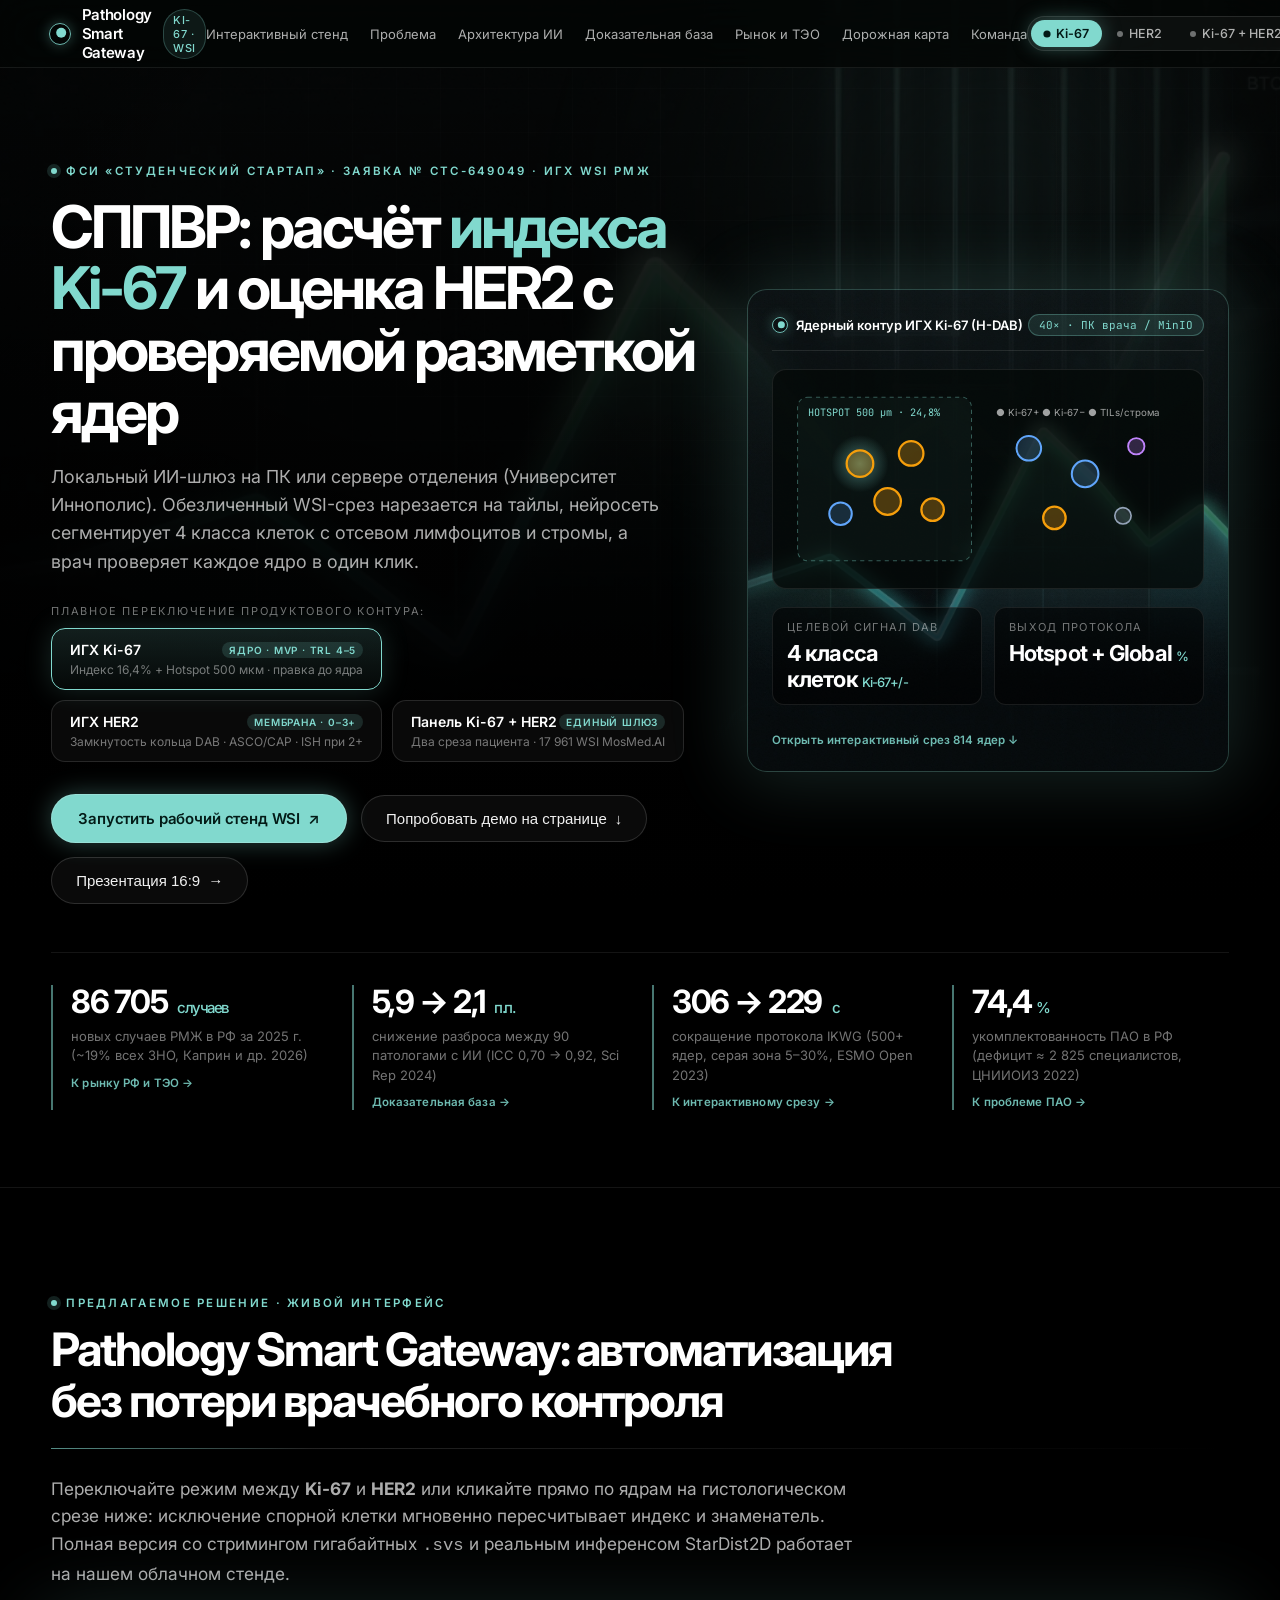
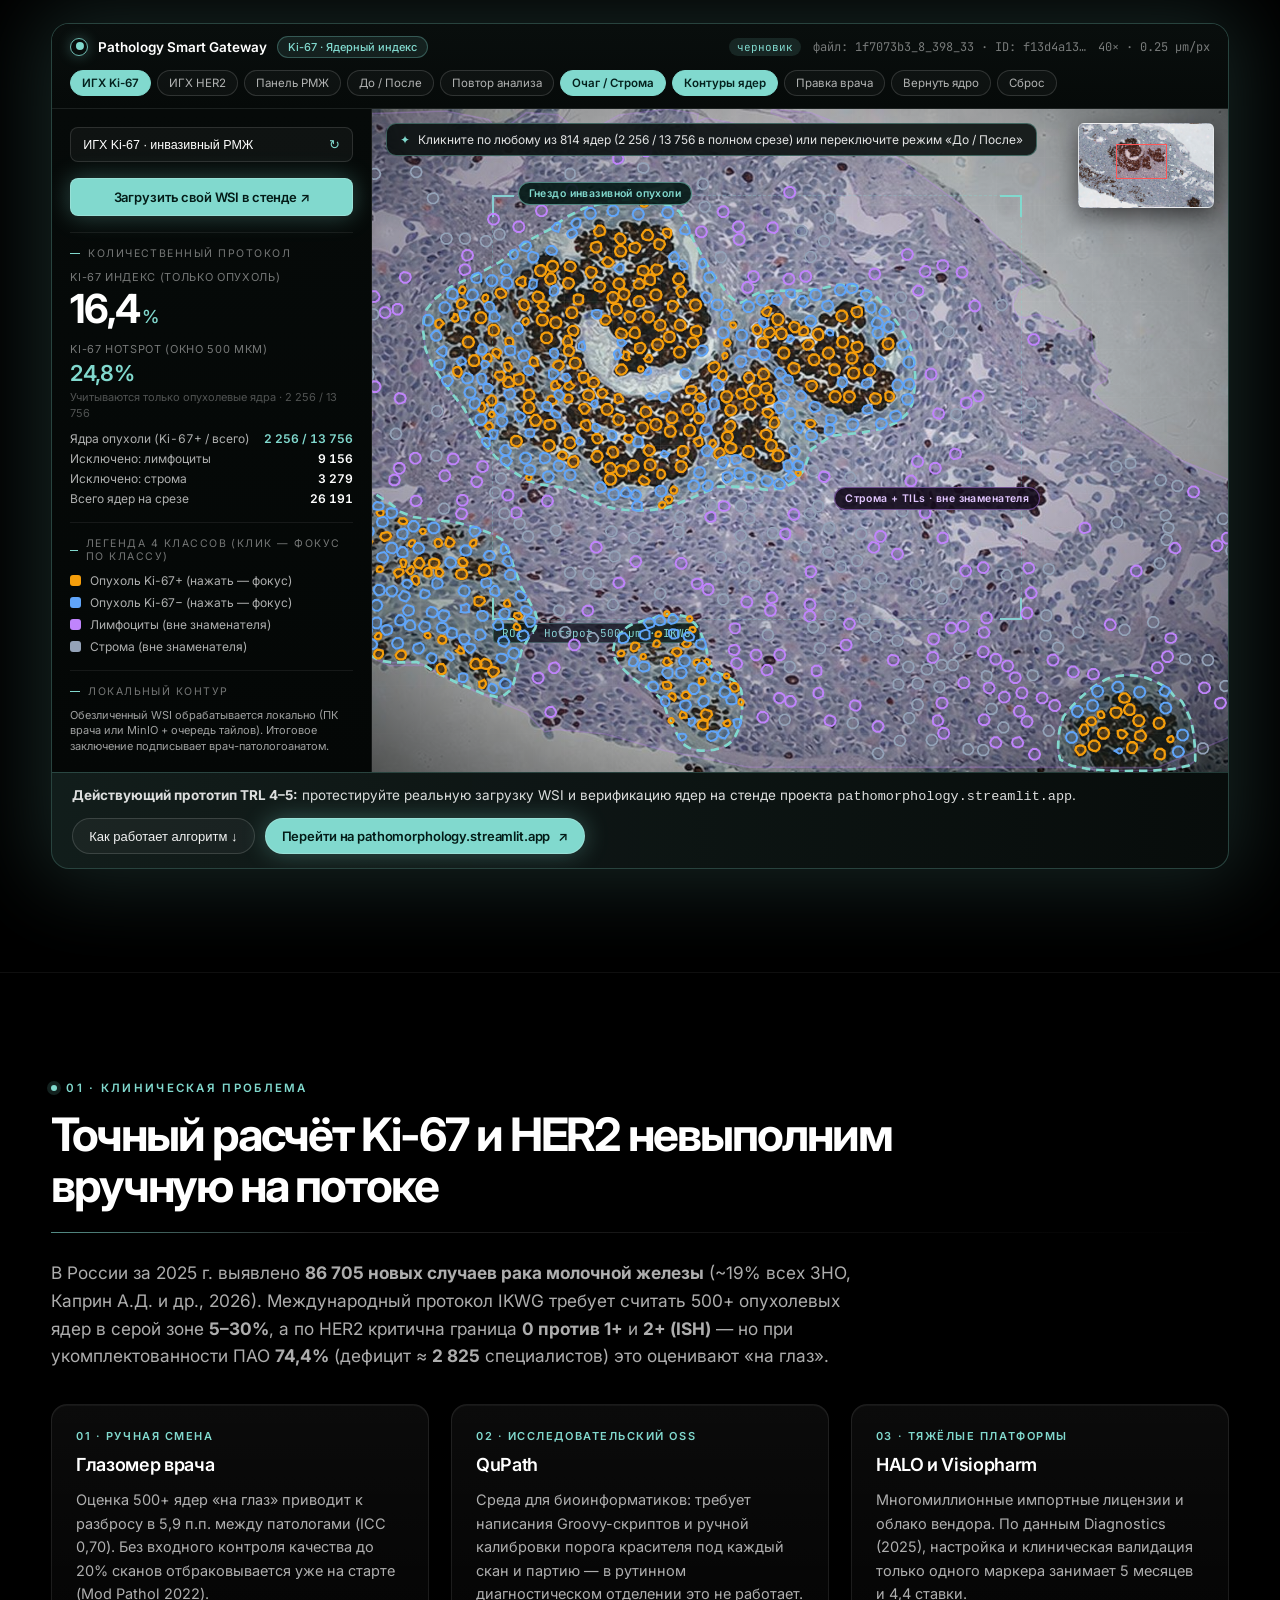
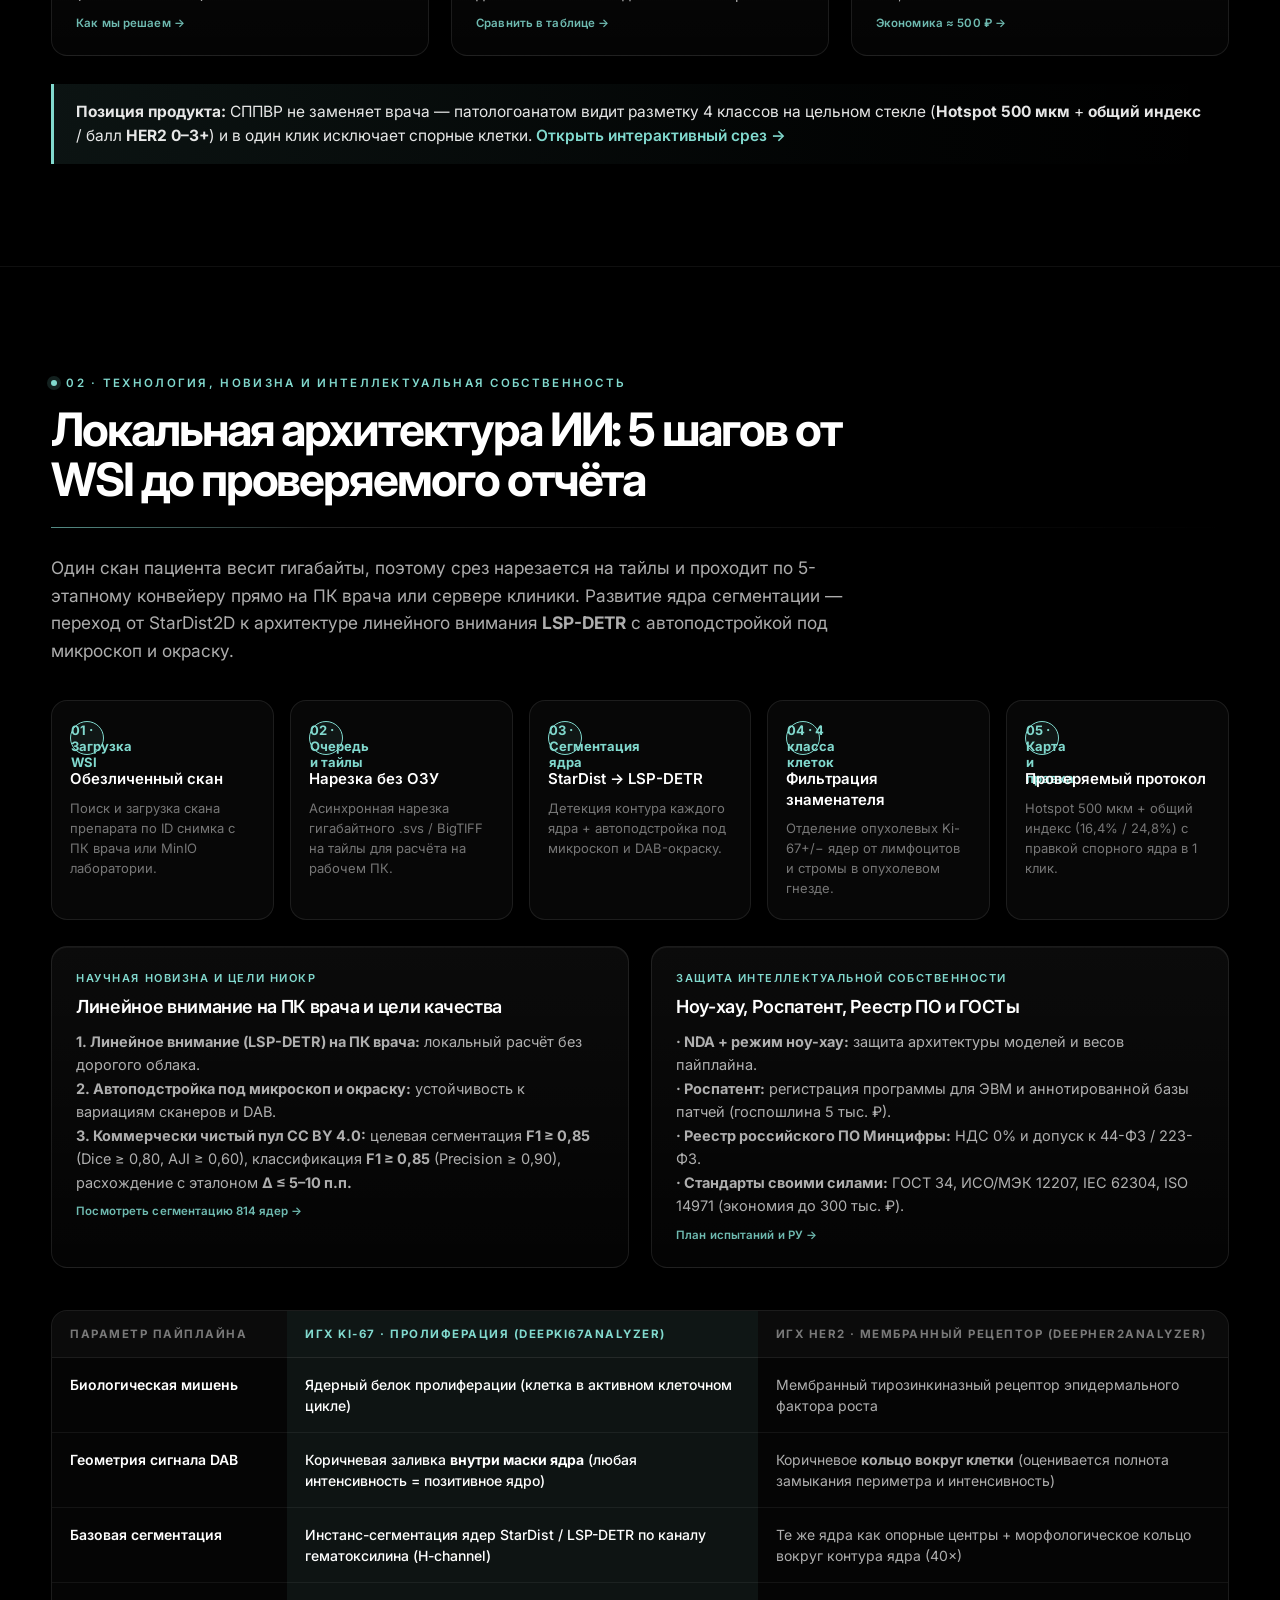
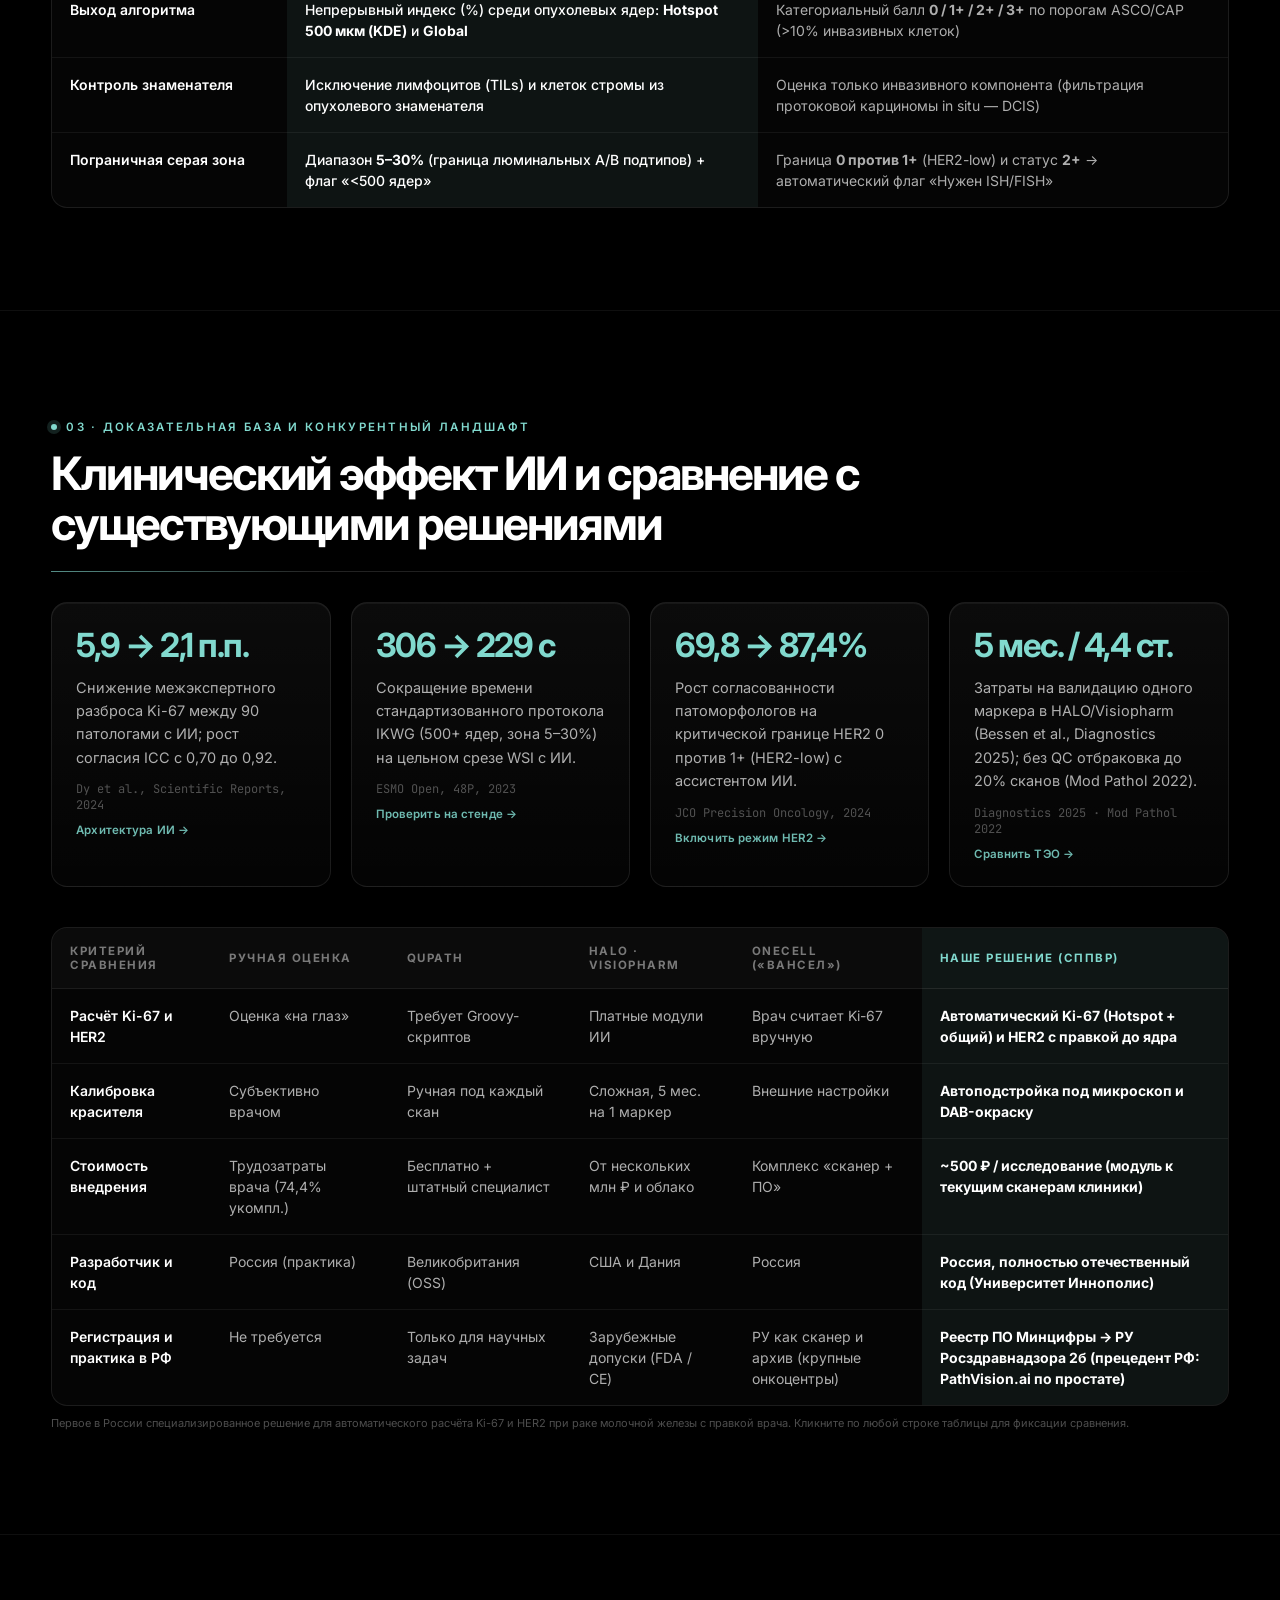
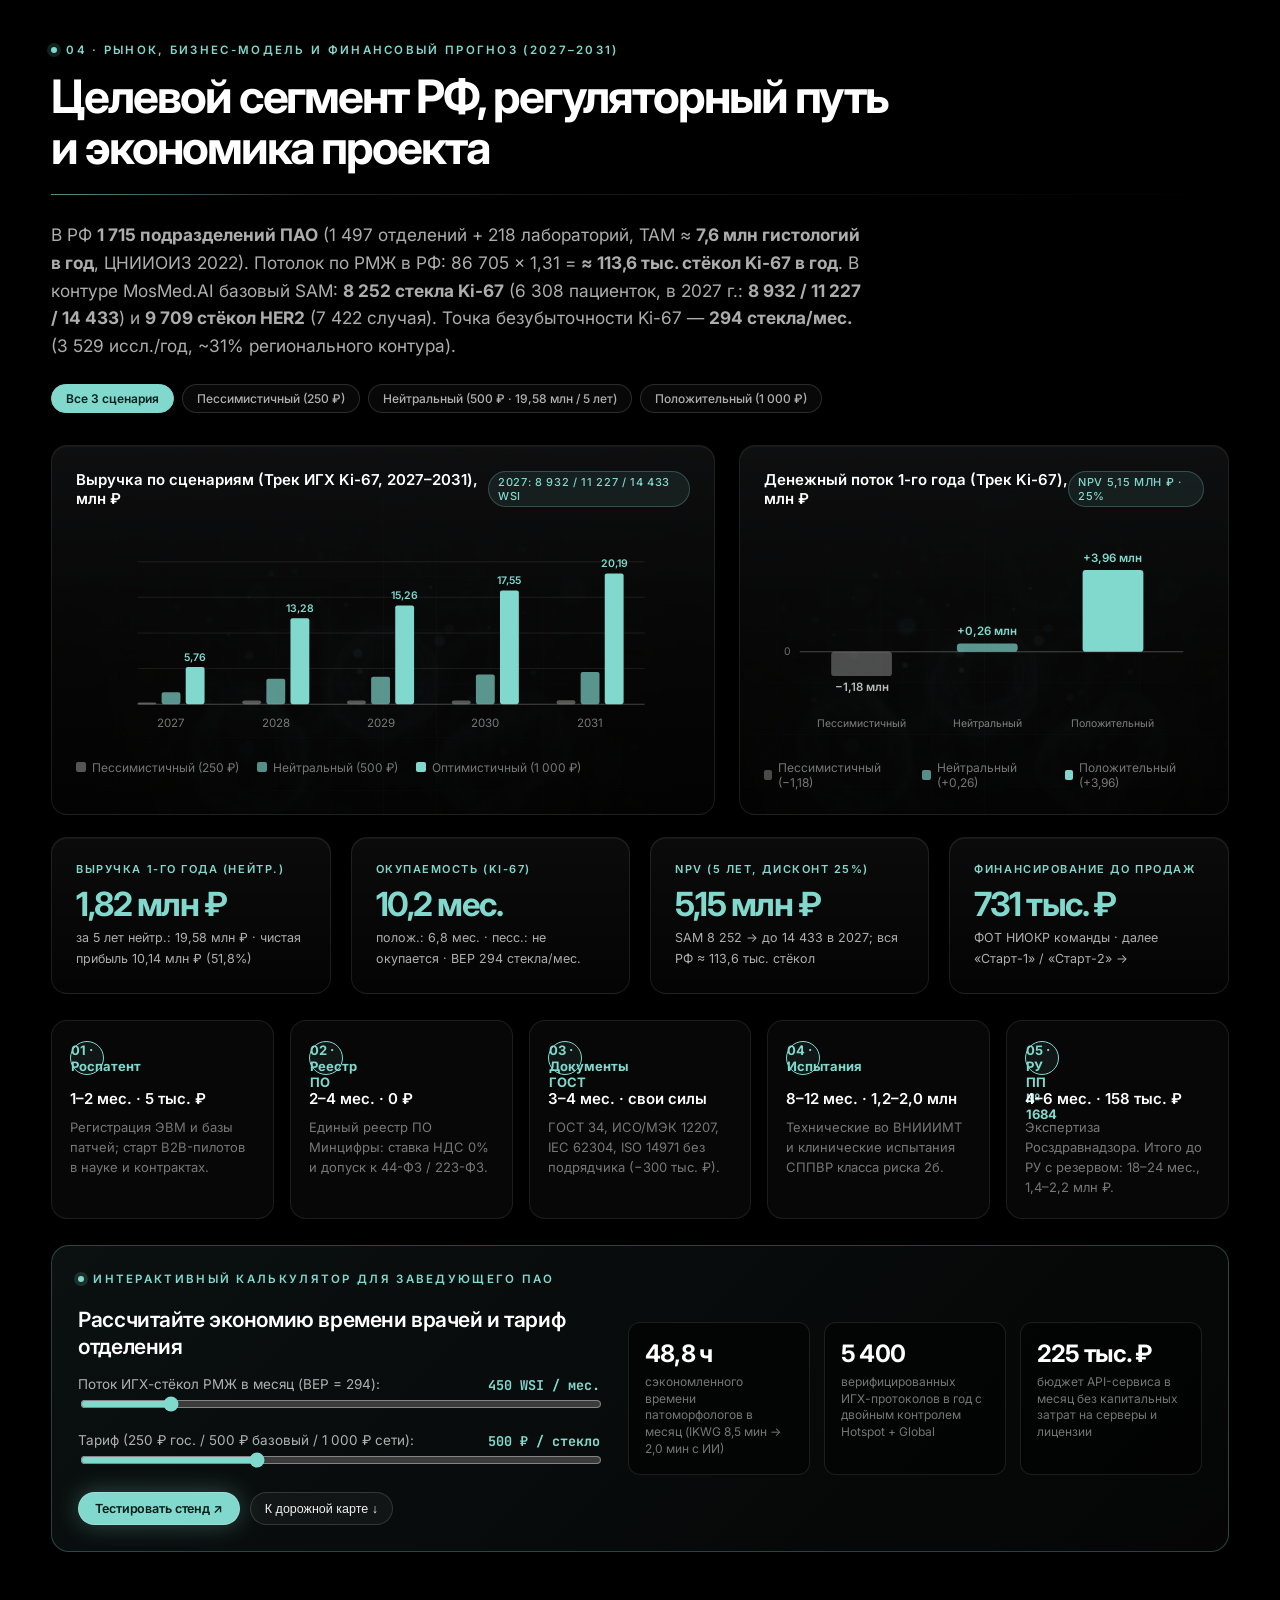
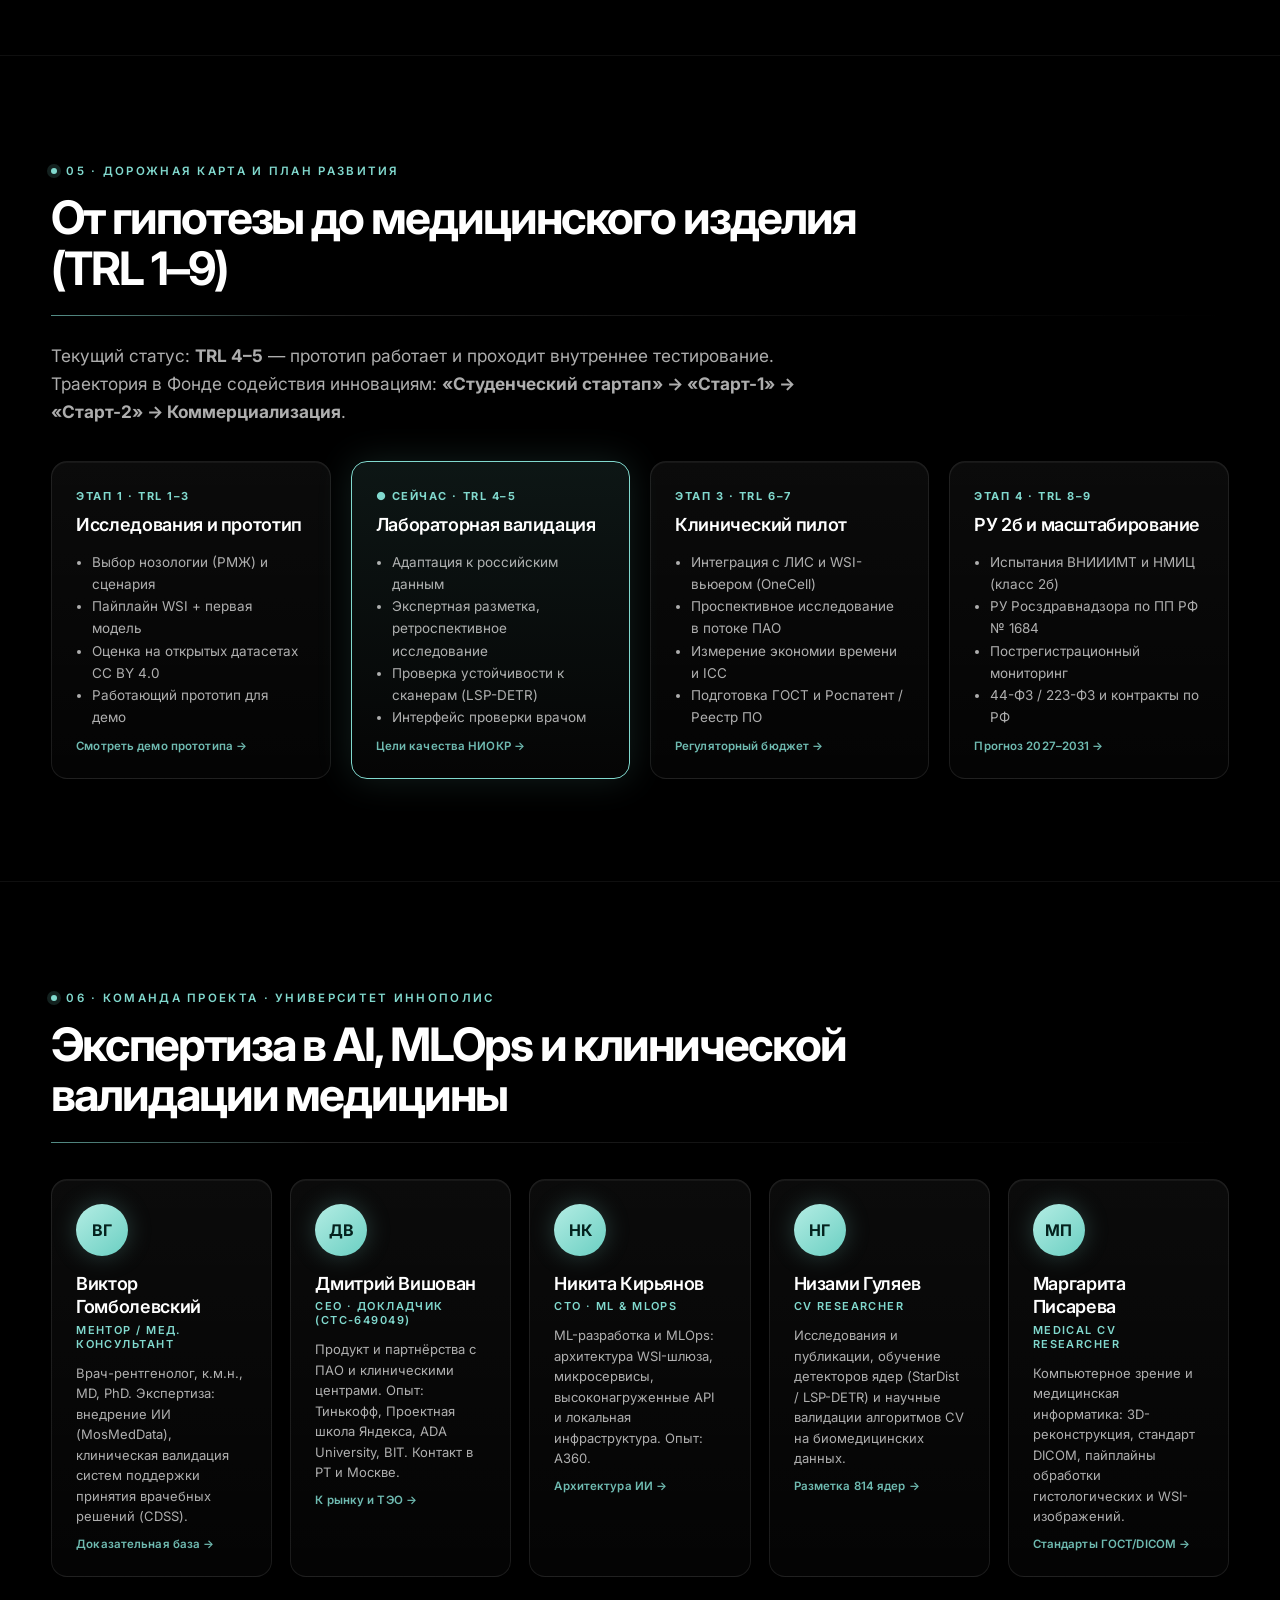
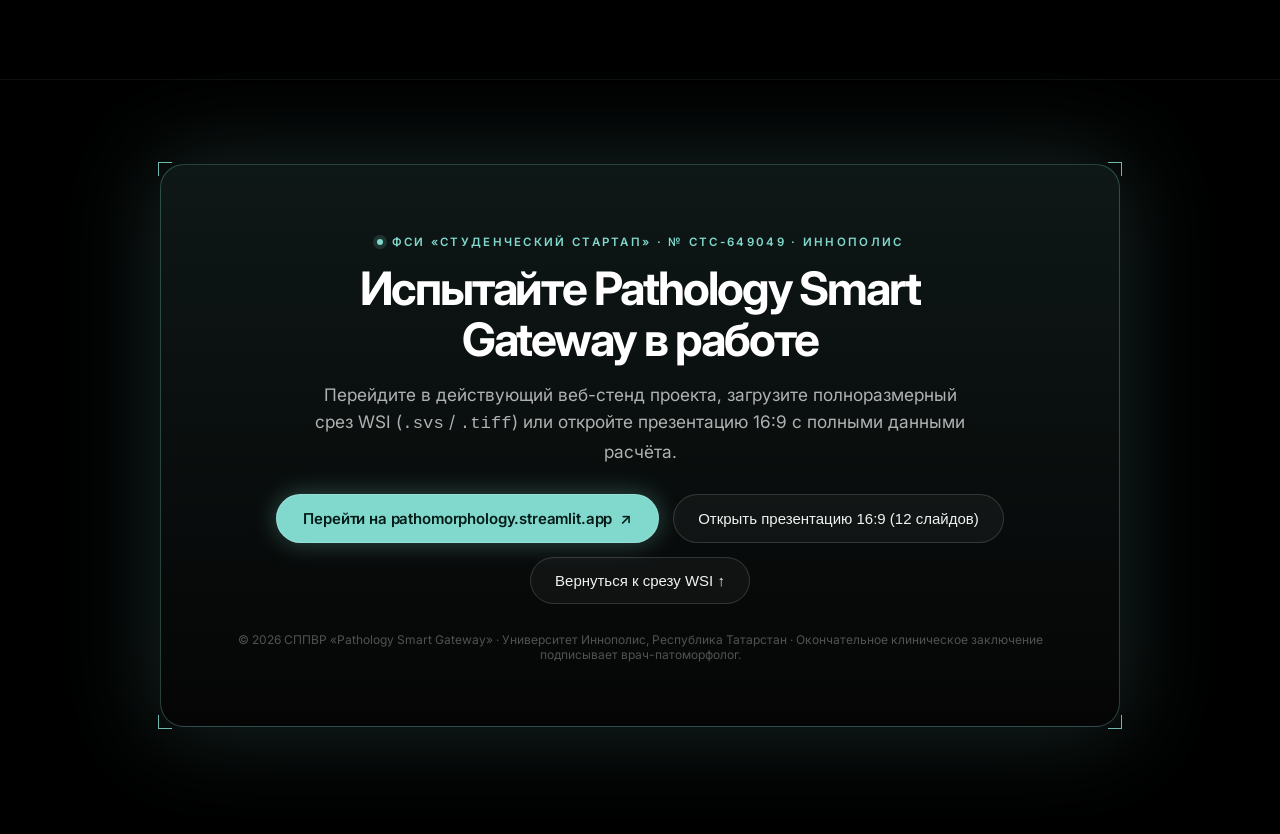
==== commit 132f2b76: "feat: update landing content from latest Ki-67/HER2 pitches with interactive WSI viewer and clickabl" ====
--- a/assets/landing.html
+++ b/assets/landing.html
@@ -892,17 +892,24 @@
       min-height: 520px;
       user-select: none;
     }
+    .gw-zoom-stage {
+      position: absolute;
+      inset: 0;
+      transition: transform 0.8s var(--ease-out), filter 0.8s var(--ease-out);
+    }
+    body[data-product="her2"] .gw-zoom-stage {
+      transform: scale(1.04);
+    }
     .gw-wsi-img {
       position: absolute;
       inset: 0;
       background-image: var(--img-tissue);
       background-size: cover;
-      background-position: 54% 48%;
+      background-position: 50% 50%;
       filter: brightness(0.92) saturate(1.04);
-      transition: transform 0.8s var(--ease-out), filter 0.8s var(--ease-out);
+      transition: filter 0.8s var(--ease-out);
     }
     body[data-product="her2"] .gw-wsi-img {
-      transform: scale(1.07);
       filter: brightness(0.88) contrast(1.08) hue-rotate(-8deg);
     }
     .gw-wsi-grid {
@@ -1507,6 +1514,351 @@
         padding-top: 112px;
       }
     }
+
+    /* ================= PIXEL-LOCKED WSI SVG + REDIRECT CONTROLS ================= */
+    .gw-after-overlay {
+      position: absolute;
+      inset: 0;
+      z-index: 3;
+      clip-path: inset(0 0 0 0);
+      transition: clip-path 0.25s ease;
+    }
+    .gw-canvas.ba-active .gw-after-overlay {
+      clip-path: inset(0 0 0 var(--ba-split, 50%));
+      transition: none;
+    }
+    .wsi-seg-svg {
+      position: absolute;
+      inset: 0;
+      width: 100%;
+      height: 100%;
+      z-index: 2;
+      pointer-events: none;
+    }
+    .layer-nuclei {
+      pointer-events: auto;
+      transition: opacity 0.28s ease;
+    }
+    .stroma-fill {
+      fill: rgba(168, 132, 232, 0.12);
+      stroke: rgba(192, 132, 252, 0.28);
+      stroke-width: 1.8;
+      transition: opacity 0.35s ease;
+    }
+    .tumor-fill {
+      fill: rgba(129, 217, 206, 0.08);
+      stroke: none;
+      transition: opacity 0.35s ease;
+    }
+    .tumor-edge {
+      fill: none;
+      stroke: #81D9CE;
+      stroke-width: 3.2;
+      stroke-dasharray: 10 7;
+      transition: opacity 0.35s ease;
+    }
+    .np {
+      cursor: pointer;
+      transition: opacity 0.2s ease, stroke-width 0.16s ease, fill 0.2s ease;
+    }
+    .np:hover {
+      stroke-width: 4.5 !important;
+    }
+    .np.cls-p {
+      fill: rgba(245, 158, 11, 0.16);
+      stroke: #f59e0b;
+      stroke-width: 2.7;
+    }
+    .np.cls-n {
+      fill: rgba(96, 165, 250, 0.11);
+      stroke: #60a5fa;
+      stroke-width: 2.4;
+    }
+    .np.cls-l {
+      fill: rgba(192, 132, 252, 0.15);
+      stroke: #c084fc;
+      stroke-width: 2.3;
+    }
+    .np.cls-s {
+      fill: rgba(148, 163, 184, 0.09);
+      stroke: #94a3b8;
+      stroke-width: 2.0;
+    }
+    .np.np-edited {
+      stroke-width: 4.1 !important;
+    }
+    .np.np-removed {
+      opacity: 0.24 !important;
+      stroke-dasharray: 4 3;
+      fill: transparent !important;
+    }
+    /* HER2 dynamic rings inside pixel-locked SVG */
+    .her2-ring {
+      pointer-events: none;
+      transition: opacity 0.25s ease;
+    }
+    .her2-ring.h3 { fill: rgba(229, 184, 123, 0.16); stroke: #E5B87B; stroke-width: 4.2; }
+    .her2-ring.h2 { fill: rgba(229, 184, 123, 0.08); stroke: #E5B87B; stroke-width: 2.8; stroke-dasharray: 9 5; }
+    .her2-ring.h1 { fill: none; stroke: rgba(129, 217, 206, 0.72); stroke-width: 1.8; stroke-dasharray: 4 7; }
+    .her2-ring.h0 { fill: none; stroke: rgba(141, 158, 201, 0.48); stroke-width: 1.4; }
+    body[data-product="ki67"] .layer-her2-rings { display: none; }
+    body[data-product="her2"] .np.cls-p,
+    body[data-product="her2"] .np.cls-n {
+      opacity: 0.35;
+    }
+    body[data-product="panel"] .np.cls-p,
+    body[data-product="panel"] .np.cls-n {
+      opacity: 0.72;
+    }
+
+    .gw-canvas.hide-cells .layer-nuclei,
+    .gw-canvas.hide-cells .layer-her2-rings { opacity: 0; pointer-events: none; }
+    .gw-canvas.hide-zones .layer-tumor,
+    .gw-canvas.hide-zones .layer-stroma,
+    .gw-canvas.hide-zones .zone-tag { opacity: 0; }
+
+    .gw-canvas[data-focus="p"] .np:not(.cls-p),
+    .gw-canvas[data-focus="n"] .np:not(.cls-n),
+    .gw-canvas[data-focus="l"] .np:not(.cls-l),
+    .gw-canvas[data-focus="s"] .np:not(.cls-s) { opacity: 0.14 !important; }
+    .gw-canvas[data-focus="p"] .np.cls-p,
+    .gw-canvas[data-focus="n"] .np.cls-n,
+    .gw-canvas[data-focus="l"] .np.cls-l,
+    .gw-canvas[data-focus="s"] .np.cls-s { stroke-width: 4.0; opacity: 1 !important; }
+
+    .zone-tag {
+      position: absolute;
+      z-index: 4;
+      font-size: 10.5px;
+      font-weight: 600;
+      letter-spacing: 0.04em;
+      padding: 4px 10px;
+      border-radius: 99px;
+      pointer-events: none;
+      transition: opacity 0.35s ease;
+    }
+    .zone-tag.tumor {
+      left: 17%;
+      top: 11%;
+      color: #81D9CE;
+      background: rgba(4, 24, 20, 0.9);
+      border: 1px solid rgba(129, 217, 206, 0.55);
+    }
+    .zone-tag.nontumor {
+      left: 54%;
+      top: 57%;
+      color: #e2c6ff;
+      background: rgba(20, 12, 28, 0.9);
+      border: 1px solid rgba(192, 132, 252, 0.48);
+    }
+    .scan-beam {
+      position: absolute;
+      top: 0;
+      bottom: 0;
+      left: 0;
+      width: 14%;
+      z-index: 5;
+      pointer-events: none;
+      background: linear-gradient(90deg, transparent 0%, rgba(129, 217, 206, 0.22) 86%, rgba(129, 217, 206, 0.72) 100%);
+      border-right: 1.5px solid rgba(129, 217, 206, 0.92);
+      opacity: 0;
+      transform: translate3d(-105%, 0, 0);
+    }
+    .gw-canvas.scanning .scan-beam {
+      animation: wsiScanSweep 1.6s cubic-bezier(0.35, 0, 0.2, 1) forwards;
+    }
+    @keyframes wsiScanSweep {
+      0% { transform: translate3d(-105%, 0, 0); opacity: 0.95; }
+      85% { transform: translate3d(700%, 0, 0); opacity: 0.85; }
+      100% { transform: translate3d(780%, 0, 0); opacity: 0; }
+    }
+
+    /* Before / After interactive slider overlay */
+    .ba-divider {
+      position: absolute;
+      top: 0;
+      bottom: 0;
+      left: var(--ba-split, 50%);
+      width: 2px;
+      background: var(--accent);
+      box-shadow: 0 0 14px rgba(var(--accent-rgb), 0.75);
+      z-index: 8;
+      display: none;
+      cursor: ew-resize;
+    }
+    .gw-canvas.ba-active .ba-divider {
+      display: block;
+    }
+    .ba-handle {
+      position: absolute;
+      top: 50%;
+      left: 50%;
+      transform: translate(-50%, -50%);
+      width: 34px;
+      height: 34px;
+      border-radius: 50%;
+      background: #070c0b;
+      border: 1.5px solid var(--accent);
+      color: var(--accent);
+      display: flex;
+      align-items: center;
+      justify-content: center;
+      font-size: 12px;
+      font-weight: 700;
+      box-shadow: 0 4px 16px rgba(0, 0, 0, 0.75);
+    }
+    .ba-badge {
+      position: absolute;
+      top: 14px;
+      z-index: 7;
+      padding: 4px 10px;
+      border-radius: 99px;
+      font-size: 10.5px;
+      font-weight: 600;
+      background: rgba(4, 7, 6, 0.88);
+      border: 1px solid rgba(255, 255, 255, 0.16);
+      color: var(--text-sec);
+      pointer-events: none;
+      display: none;
+    }
+    .gw-canvas.ba-active .ba-badge { display: inline-flex; align-items: center; gap: 6px; }
+    .ba-badge.before { left: 14px; }
+    .ba-badge.after { right: 14px; border-color: rgba(var(--accent-rgb), 0.45); color: var(--accent); }
+
+    .gw-leg-item[data-cls] {
+      cursor: pointer;
+      padding: 4px 6px;
+      margin: -4px -6px;
+      border-radius: 6px;
+      transition: background 0.18s ease, color 0.18s ease;
+    }
+    .gw-leg-item[data-cls]:hover,
+    .gw-leg-item[data-cls].active {
+      background: rgba(var(--accent-rgb), 0.12);
+      color: #fff;
+    }
+    .gw-select-box {
+      cursor: pointer;
+      transition: border-color 0.2s ease, background 0.2s ease;
+    }
+    .gw-select-box:hover {
+      border-color: rgba(var(--accent-rgb), 0.5);
+      background: rgba(var(--accent-rgb), 0.06);
+    }
+
+    /* Clickable redirectable badges, cards, metrics, rows */
+    [data-goto-sec] {
+      cursor: pointer;
+    }
+    .h-metric[data-goto-sec],
+    .card[data-goto-sec],
+    .pipe-step[data-goto-sec] {
+      transition: transform 0.25s var(--ease-out), border-color 0.25s ease, box-shadow 0.25s ease;
+    }
+    .h-metric[data-goto-sec]:hover {
+      border-left-color: var(--accent);
+      transform: translateY(-2px);
+    }
+    .goto-pill,
+    .goto-link {
+      display: inline-flex;
+      align-items: center;
+      gap: 5px;
+      margin-top: 10px;
+      font-size: 11.5px;
+      font-weight: 600;
+      color: var(--accent);
+      letter-spacing: 0.01em;
+      text-decoration: none;
+      opacity: 0.86;
+      transition: opacity 0.2s ease, transform 0.2s ease;
+    }
+    .card:hover .goto-link,
+    .h-metric:hover .goto-link,
+    .pipe-step:hover .goto-link,
+    .goto-pill:hover {
+      opacity: 1;
+      transform: translateX(2px);
+    }
+    .sec-flash {
+      animation: secFlash 1.2s ease-out;
+    }
+    @keyframes secFlash {
+      0% { box-shadow: 0 0 0 1px rgba(var(--accent-rgb), 0.65), 0 0 42px rgba(var(--accent-rgb), 0.24); }
+      100% { box-shadow: none; }
+    }
+    #jump-back-btn {
+      position: fixed;
+      right: 22px;
+      bottom: 22px;
+      z-index: 65;
+      display: inline-flex;
+      align-items: center;
+      gap: 8px;
+      padding: 9px 16px;
+      border-radius: 99px;
+      border: 1px solid rgba(var(--accent-rgb), 0.55);
+      background: rgba(6, 10, 9, 0.92);
+      backdrop-filter: blur(12px);
+      color: var(--accent);
+      font-size: 12.5px;
+      font-weight: 600;
+      cursor: pointer;
+      box-shadow: 0 8px 28px rgba(0, 0, 0, 0.65);
+      opacity: 0;
+      pointer-events: none;
+      transform: translateY(10px);
+      transition: opacity 0.25s ease, transform 0.25s ease, background 0.2s ease;
+    }
+    #jump-back-btn.visible {
+      opacity: 1;
+      pointer-events: auto;
+      transform: translateY(0);
+    }
+    #jump-back-btn:hover {
+      background: var(--accent);
+      color: #04211d;
+    }
+
+    /* Financial scenario filter tabs & clickable table rows */
+    .fin-tabs {
+      display: flex;
+      align-items: center;
+      gap: 8px;
+      flex-wrap: wrap;
+      margin-top: 24px;
+    }
+    .fin-tab {
+      appearance: none;
+      border: 1px solid rgba(255, 255, 255, 0.14);
+      background: rgba(255, 255, 255, 0.03);
+      color: var(--text-sec);
+      font-family: inherit;
+      font-size: 12px;
+      font-weight: 500;
+      padding: 6px 14px;
+      border-radius: 99px;
+      cursor: pointer;
+      transition: all 0.2s ease;
+    }
+    .fin-tab:hover {
+      border-color: rgba(var(--accent-rgb), 0.45);
+      color: #fff;
+    }
+    .fin-tab.active {
+      background: var(--accent);
+      border-color: var(--accent);
+      color: #04211d;
+      font-weight: 600;
+    }
+    .modern-tbl tbody tr {
+      cursor: pointer;
+      transition: background 0.2s ease;
+    }
+    .modern-tbl tbody tr.row-locked td {
+      background: rgba(var(--accent-rgb), 0.09) !important;
+      color: #fff !important;
+    }
   </style>
 </head>
 <body data-product="ki67" data-view="landing">
@@ -1574,12 +1926,12 @@
       <div class="container">
         <div class="hero-grid">
           <div>
-            <div class="eyebrow" id="hero-eyebrow">ЦИФРОВАЯ ПАТОМОРФОЛОГИЯ · РАК МОЛОЧНОЙ ЖЕЛЕЗЫ · ИГХ WSI</div>
+            <div class="eyebrow" id="hero-eyebrow">ФСИ «СТУДЕНЧЕСКИЙ СТАРТАП» · ЗАЯВКА № СтС-649049 · ИГХ WSI РМЖ</div>
             <h1 class="hero-title morph-target" id="hero-title">
-              Автоматический подсчёт <span class="hl-accent">индекса Ki-67</span> с верификацией каждого ядра
+              СППВР: расчёт <span class="hl-accent">индекса Ki-67</span> и оценка HER2 с проверяемой разметкой ядер
             </h1>
             <p class="hero-sub morph-target" id="hero-sub">
-              Локальный ИИ-шлюз для оценки полнослайдовых гистологических препаратов (WSI). Инстанс-сегментация ядер StarDist, калибровка оптической плотности DAB, исключение лимфоцитов и стромы из знаменателя и одновременный расчёт Hotspot (500 мкм) и Global-индекса.
+              Локальный ИИ-шлюз на ПК или сервере отделения (Университет Иннополис). Обезличенный WSI-срез нарезается на тайлы, нейросеть сегментирует 4 класса клеток с отсевом лимфоцитов и стромы, а врач проверяет каждое ядро в один клик.
             </p>
 
             <!-- Product Mode Selector Cards -->
@@ -1589,23 +1941,23 @@
                 <button type="button" class="hero-tab active" data-set-product="ki67">
                   <div class="ht-top">
                     <span>ИГХ Ki-67</span>
-                    <span class="ht-badge">Ядро · MVP</span>
+                    <span class="ht-badge">Ядро · MVP · TRL 4–5</span>
                   </div>
-                  <div class="ht-sub">Индекс пролиферации + Hotspot 500 мкм</div>
+                  <div class="ht-sub">Индекс 16,4% + Hotspot 500 мкм · правка до ядра</div>
                 </button>
                 <button type="button" class="hero-tab" data-set-product="her2">
                   <div class="ht-top">
                     <span>ИГХ HER2</span>
                     <span class="ht-badge">Мембрана · 0–3+</span>
                   </div>
-                  <div class="ht-sub">Замкнутость кольца DAB · ASCO/CAP</div>
+                  <div class="ht-sub">Замкнутость кольца DAB · ASCO/CAP · ISH при 2+</div>
                 </button>
                 <button type="button" class="hero-tab" data-set-product="panel">
                   <div class="ht-top">
                     <span>Панель Ki-67 + HER2</span>
                     <span class="ht-badge">Единый шлюз</span>
                   </div>
-                  <div class="ht-sub">Два среза пациента · 17 961 WSI SAM</div>
+                  <div class="ht-sub">Два среза пациента · 17 961 WSI MosMed.AI</div>
                 </button>
               </div>
             </div>
@@ -1615,15 +1967,19 @@
                 <span>Запустить рабочий стенд WSI</span>
                 <span aria-hidden="true">↗</span>
               </a>
-              <a href="#showcase" class="btn-ghost">
+              <button type="button" class="btn-ghost" data-goto-sec="showcase">
                 <span>Попробовать демо на странице</span>
                 <span aria-hidden="true">↓</span>
-              </a>
+              </button>
+              <button type="button" class="btn-ghost" data-set-view="deck">
+                <span>Презентация 16:9</span>
+                <span aria-hidden="true">→</span>
+              </button>
             </div>
           </div>
 
           <!-- Right Holistic Visual Preview -->
-          <div class="hero-visual roi-card">
+          <div class="hero-visual roi-card" data-goto-sec="showcase" title="Открыть интерактивный симулятор шлюза">
             <i class="br"></i><i class="br"></i><i class="br"></i><i class="br"></i>
             <div class="hero-visual-bg"></div>
             <div class="hero-visual-inner morph-target">
@@ -1632,7 +1988,7 @@
                   <span class="brand-nucleus" style="width:16px;height:16px"></span>
                   <span id="hv-mode-title">Ядерный контур ИГХ Ki-67 (H-DAB)</span>
                 </div>
-                <span class="hv-live" id="hv-mode-badge">StarDist · 40× Level-0</span>
+                <span class="hv-live" id="hv-mode-badge">40× · ПК врача / MinIO</span>
               </div>
 
               <!-- Dynamic SVG Cell/Membrane Micro-Visualizer -->
@@ -1643,34 +1999,39 @@
               <div class="hv-stats">
                 <div class="hv-stat-box">
                   <div class="hv-stat-k" id="hv-s1-k">Целевой сигнал DAB</div>
-                  <div class="hv-stat-v" id="hv-s1-v">Внутри ядра<span>+/-</span></div>
+                  <div class="hv-stat-v" id="hv-s1-v">4 класса клеток<span>Ki-67+/-</span></div>
                 </div>
                 <div class="hv-stat-box">
                   <div class="hv-stat-k" id="hv-s2-k">Выход протокола</div>
                   <div class="hv-stat-v" id="hv-s2-v">Hotspot + Global<span>%</span></div>
                 </div>
               </div>
+              <span class="goto-link">Открыть интерактивный срез 814 ядер ↓</span>
             </div>
           </div>
         </div>
 
-        <!-- 4 Hero Key Metrics -->
+        <!-- 4 Hero Key Metrics (all clickable & redirectable) -->
         <div class="hero-metrics morph-target">
-          <div class="h-metric">
-            <div class="h-metric-v" id="hm-1-v">5,9 → 2,1 <small>п.п.</small></div>
-            <div class="h-metric-l" id="hm-1-l">снижение разброса Ki-67 между патологами с ИИ (ICC 0,70 → 0,92, Sci Rep 2024)</div>
-          </div>
-          <div class="h-metric">
-            <div class="h-metric-v" id="hm-2-v">5–30<small>%</small></div>
-            <div class="h-metric-l" id="hm-2-l">серая зона индекса Ki-67, где расхождение глазомера меняет схему терапии</div>
-          </div>
-          <div class="h-metric">
+          <div class="h-metric" data-goto-sec="economics">
+            <div class="h-metric-v" id="hm-1-v">86 705 <small>случаев</small></div>
+            <div class="h-metric-l" id="hm-1-l">новых случаев РМЖ в РФ за 2025 г. (~19% всех ЗНО, Каприн и др. 2026)</div>
+            <span class="goto-link" id="hm-1-cta">К рынку РФ и ТЭО →</span>
+          </div>
+          <div class="h-metric" data-goto-sec="evidence">
+            <div class="h-metric-v" id="hm-2-v">5,9 → 2,1 <small>п.п.</small></div>
+            <div class="h-metric-l" id="hm-2-l">снижение разброса между 90 патологами с ИИ (ICC 0,70 → 0,92, Sci Rep 2024)</div>
+            <span class="goto-link" id="hm-2-cta">Доказательная база →</span>
+          </div>
+          <div class="h-metric" data-goto-sec="showcase">
             <div class="h-metric-v" id="hm-3-v">306 → 229 <small>с</small></div>
-            <div class="h-metric-l" id="hm-3-l">ускорение честного протокола IKWG на цельном срезе WSI (ESMO Open 2023)</div>
-          </div>
-          <div class="h-metric">
-            <div class="h-metric-v" id="hm-4-v">81 784 <small>случая</small></div>
-            <div class="h-metric-l" id="hm-4-l">новых диагнозов РМЖ в РФ за год при дефиците ≈ 2 825 врачей-патологоанатомов</div>
+            <div class="h-metric-l" id="hm-3-l">сокращение протокола IKWG (500+ ядер, серая зона 5–30%, ESMO Open 2023)</div>
+            <span class="goto-link" id="hm-3-cta">К интерактивному срезу →</span>
+          </div>
+          <div class="h-metric" data-goto-sec="problem">
+            <div class="h-metric-v" id="hm-4-v">74,4<small>%</small></div>
+            <div class="h-metric-l" id="hm-4-l">укомплектованность ПАО в РФ (дефицит ≈ 2 825 специалистов, ЦНИИОИЗ 2022)</div>
+            <span class="goto-link" id="hm-4-cta">К проблеме ПАО →</span>
           </div>
         </div>
       </div>
@@ -1697,8 +2058,8 @@
             </div>
 
             <div class="gw-file-meta">
-              <span class="gw-status-pill">готово · верификация</span>
-              <span id="gw-file-name">файл: 1f7073b3_8_398_33_Ki67.svs</span>
+              <span class="gw-status-pill" id="gw-status-pill">черновик</span>
+              <span id="gw-file-name">файл: 1f7073b3_8_398_33 · ID: f13d4a13…</span>
               <span>40× · 0.25 µm/px</span>
             </div>
 
@@ -1706,85 +2067,108 @@
               <button type="button" class="gw-tool active" data-set-product="ki67">ИГХ Ki-67</button>
               <button type="button" class="gw-tool" data-set-product="her2">ИГХ HER2</button>
               <button type="button" class="gw-tool" data-set-product="panel">Панель РМЖ</button>
-              <button type="button" class="gw-tool active" id="btn-toggle-roi">Горячее поле 500 мкм</button>
-              <button type="button" class="gw-tool active" id="btn-toggle-tils">Показывать TILs/строму</button>
-              <button type="button" class="gw-tool" id="btn-reset-cells">Сброс правок</button>
+              <button type="button" class="gw-tool" id="btn-toggle-ba">До / После</button>
+              <button type="button" class="gw-tool" id="btn-rescan">Повтор анализа</button>
+              <button type="button" class="gw-tool active" id="btn-toggle-zones">Очаг / Строма</button>
+              <button type="button" class="gw-tool active" id="btn-toggle-cells">Контуры ядер</button>
+              <button type="button" class="gw-tool" id="btn-doctor-edit">Правка врача</button>
+              <button type="button" class="gw-tool" id="btn-undo-cell">Вернуть ядро</button>
+              <button type="button" class="gw-tool" id="btn-reset-cells">Сброс</button>
             </div>
           </div>
 
           <div class="gw-body">
             <!-- Left Clinical Telemetry Rail -->
             <aside class="gw-sidebar morph-target">
-              <div class="gw-select-box">
+              <button type="button" class="gw-select-box" id="btn-cycle-protocol" title="Клик для переключения протокола (Ki-67 → HER2 → Панель)">
                 <span id="gw-protocol-name">ИГХ Ki-67 · инвазивный РМЖ</span>
-                <span style="color:var(--accent)">●</span>
-              </div>
+                <span style="color:var(--accent)">↻</span>
+              </button>
 
               <a href="https://pathomorphology.streamlit.app" target="_blank" rel="noopener noreferrer" class="btn-cta" style="justify-content:center;width:100%;border-radius:8px;padding:10px">
                 <span>Загрузить свой WSI в стенде ↗</span>
               </a>
 
               <div class="gw-block">
-                <div class="gw-block-t">Результаты анализа</div>
-                <div class="gw-metric-lbl" id="gw-m1-lbl">Ki-67 индекс (только опухоль, Global)</div>
-                <div class="gw-val-big" id="gw-m1-val">14,8<span>%</span></div>
-
-                <div class="gw-metric-lbl" style="margin-top:12px" id="gw-m2-lbl">Ki-67 Hotspot (окно KDE 500 мкм)</div>
-                <div class="gw-val-mid" id="gw-m2-val">24,2%</div>
-                <div class="gw-footnote" id="gw-m2-note">Среднее по 5 наиболее пролиферативным полям</div>
+                <div class="gw-block-t">Количественный протокол</div>
+                <div class="gw-metric-lbl" id="gw-m1-lbl">Ki-67 индекс (только опухоль)</div>
+                <div class="gw-val-big" id="gw-m1-val">16,4<span>%</span></div>
+
+                <div class="gw-metric-lbl" style="margin-top:12px" id="gw-m2-lbl">Ki-67 hotspot (окно 500 мкм)</div>
+                <div class="gw-val-mid" id="gw-m2-val">24,8%</div>
+                <div class="gw-footnote" id="gw-m2-note">Учитываются только опухолевые ядра · 2 256 / 13 756</div>
 
                 <div class="gw-kv-list" id="gw-kv-container">
-                  <!-- Populated dynamically -->
+                  <!-- Populated dynamically by JS -->
                 </div>
               </div>
 
               <div class="gw-block">
-                <div class="gw-block-t">Легенда детекций (клик по клетке — правка)</div>
+                <div class="gw-block-t">Легенда 4 классов (клик — фокус по классу)</div>
                 <div class="gw-legend" id="gw-legend-container">
-                  <!-- Populated dynamically -->
+                  <!-- Populated dynamically by JS -->
                 </div>
               </div>
 
               <div class="gw-block" style="margin-top:auto">
                 <div class="gw-block-t">Локальный контур</div>
                 <div class="gw-footnote" style="color:rgba(255,255,255,0.62)">
-                  Стекло обрабатывается на контуре лаборатории (MinIO + очередь тайлов). Окончательная подпись в протоколе — за врачом-патоморфологом.
+                  Обезличенный WSI обрабатывается локально (ПК врача или MinIO + очередь тайлов). Итоговое заключение подписывает врач-патологоанатом.
                 </div>
               </div>
             </aside>
 
-            <!-- Right Interactive WSI Viewport -->
-            <div class="gw-canvas" id="gw-canvas">
-              <div class="gw-wsi-img"></div>
-              <div class="gw-wsi-grid"></div>
+            <!-- Right Interactive WSI Viewport (Pixel-locked 814 nuclei + HER2 rings + Before/After) -->
+            <div class="gw-canvas scanning" id="gw-canvas">
+              <div class="gw-zoom-stage">
+                <div class="gw-wsi-img"></div>
+                <div class="gw-wsi-grid"></div>
+
+                <div class="gw-after-overlay" id="gw-after-overlay">
+                  <svg class="wsi-seg-svg" viewBox="0 0 1400 788" preserveAspectRatio="xMidYMid slice" aria-hidden="true"><g class="layer-stroma"><path class="stroma-fill" fill-rule="evenodd" d="M0.0,241.1L11.0,536.4L48.4,593.8L110.5,615.8L168.4,642.2L213.0,661.9L252.9,661.2L311.6,691.0L352.7,709.0L375.1,718.1L397.0,740.4L410.4,737.6L468.0,742.9L539.6,762.9L638.5,782.3L1125.0,782.7L1399.0,667.6L1393.4,523.8L1381.0,503.2L1391.0,501.8L1394.6,487.2L1382.9,471.5L1365.8,478.6L1363.3,489.7L1354.9,493.2L1337.9,498.5L1320.7,512.0L1298.7,484.6L1241.1,453.4L1153.5,417.5L1072.4,362.2L1048.2,336.2L1053.3,328.1L1064.3,322.9L1066.1,310.3L1053.6,297.8L1047.8,281.2L1046.5,264.9L1036.2,258.8L1021.7,264.5L1010.6,261.1L999.1,249.5L980.9,243.6L968.4,248.2L958.3,246.3L953.0,232.8L960.5,214.0L985.2,203.2L909.5,127.4L778.9,30.4L713.3,4.5L667.0,0.2L665.8,4.8L689.9,13.1L695.4,21.2L687.1,28.3L642.0,21.1L589.5,10.8L577.9,14.6L579.6,5.9L542.9,0.0L485.3,7.0L454.2,24.5L430.3,23.8L423.1,15.3L412.8,6.7L375.0,4.2L351.8,21.2L341.4,24.6L329.8,12.3L279.3,2.3L99.1,8.6Z M1009.8,733.8L1008.6,739.1L1007.8,745.8L1007.2,753.9L1007.0,763.4L1009.5,773.2L1022.3,780.4L1045.2,785.0L1078.3,787.0L1116.5,786.6L1144.5,784.4L1162.4,780.4L1170.0,774.8L1170.0,767.8L1169.7,761.1L1169.3,754.7L1168.7,748.5L1167.9,742.7L1167.2,737.7L1166.4,733.5L1165.7,730.2L1164.8,727.3L1163.6,723.9L1162.0,720.1L1160.1,715.7L1157.9,711.2L1156.1,707.7L1154.7,705.2L1153.7,703.7L1152.9,703.0L1151.9,702.3L1150.7,701.7L1149.4,701.1L1147.8,700.5L1146.2,699.2L1144.4,697.3L1142.5,694.8L1140.2,691.8L1136.9,688.8L1132.5,685.8L1127.1,682.8L1121.0,679.9L1115.5,677.6L1110.7,675.9L1106.4,674.7L1102.7,674.0L1098.8,673.5L1094.7,673.1L1090.6,673.0L1086.3,673.1L1082.1,673.4L1077.8,673.9L1073.6,674.8L1069.2,675.9L1064.4,677.9L1059.2,680.6L1053.5,684.0L1047.5,688.1L1041.5,692.8L1035.5,698.1L1029.5,703.9L1023.8,709.9L1019.4,714.8L1016.2,718.5L1014.2,721.1L1013.2,723.0L1012.2,725.8L1011.0,729.4Z M489.5,620.5L485.7,624.8L482.4,629.8L479.8,635.3L478.6,640.8L478.5,646.3L479.8,651.8L483.5,658.3L492.1,667.6L502.2,676.9L508.9,681.8L514.6,684.9L523.2,691.0L532.1,698.2L536.8,703.1L538.7,707.1L540.3,712.7L543.0,720.9L549.0,733.6L556.1,746.7L560.6,753.6L563.8,756.4L567.5,758.8L571.6,760.6L575.9,761.9L581.4,762.6L589.3,762.6L598.4,761.6L606.6,759.4L613.5,756.0L618.9,751.6L623.2,745.8L627.1,737.7L630.0,726.9L631.4,712.6L631.5,698.4L630.2,690.5L628.1,686.6L625.4,682.9L621.4,679.3L615.0,675.5L608.0,672.2L603.8,670.6L601.2,669.6L598.4,667.4L595.5,663.8L592.8,658.8L590.8,653.1L590.0,648.5L589.2,642.7L586.1,632.2L581.2,620.1L575.3,611.8L569.5,606.6L565.4,603.7L561.0,602.3L552.8,601.1L543.2,600.6L536.2,601.3L531.3,602.8L528.2,604.3L525.1,605.8L519.0,607.3L511.5,608.9L505.2,610.8L500.2,612.8L496.4,614.8L493.2,617.1Z M0.0,409.2L3.8,502.8L17.9,540.6L38.9,545.6L61.1,555.8L81.1,567.2L93.1,572.8L102.4,577.6L117.6,589.9L134.1,604.0L143.8,610.3L150.9,613.4L162.2,620.8L174.4,630.3L181.5,638.6L185.8,645.3L190.8,650.1L197.0,653.4L204.9,656.2L215.4,657.9L229.9,657.7L244.5,657.4L252.9,660.4L263.7,667.7L291.2,681.3L323.7,695.2L341.4,699.2L349.3,696.4L355.4,691.3L360.1,681.9L364.1,664.8L368.9,644.5L377.2,629.1L385.5,617.3L388.1,607.6L385.4,597.8L378.2,584.9L368.7,567.8L360.4,545.2L353.0,523.2L345.9,511.6L336.1,506.1L318.8,499.0L295.1,492.1L266.9,488.2L240.2,485.0L225.0,478.6L212.5,468.3L188.0,453.2L158.0,435.7L133.2,419.4L110.9,405.2L86.7,394.6L65.0,386.4L53.6,379.3L49.5,371.3L47.6,359.3L46.6,345.9L44.4,335.6L40.2,327.3L32.7,319.9L22.9,313.9L12.4,310.7L3.4,330.9Z M252.4,264.4L254.9,284.6L262.4,303.9L278.9,328.3L300.8,356.1L312.2,376.8L322.8,395.2L339.1,414.4L357.1,429.8L374.3,440.2L387.9,445.7L404.2,448.2L424.2,450.8L445.1,460.8L463.3,470.4L477.9,474.7L497.6,476.9L520.6,477.0L542.0,474.2L569.5,463.2L603.2,448.7L635.7,449.2L661.7,452.8L678.8,451.0L692.8,444.4L704.2,430.1L713.7,404.4L737.5,388.4L773.2,384.8L798.0,379.9L815.0,372.7L826.8,362.9L833.2,351.7L835.8,337.5L837.2,317.8L836.0,299.0L831.0,281.7L820.2,260.8L805.4,239.0L787.8,219.5L766.8,209.8L744.6,209.0L724.3,213.7L697.8,216.2L667.8,215.9L650.9,218.4L641.3,223.1L634.1,228.7L627.2,231.0L615.8,222.1L593.8,192.0L575.1,159.1L563.4,132.8L556.5,121.5L546.6,115.8L528.6,109.6L503.9,107.0L474.3,109.5L443.4,118.1L420.9,129.3L405.3,141.7L382.4,153.7L360.8,166.7L344.3,181.5L315.8,196.9L283.9,212.1L265.8,226.0L256.4,238.2L253.0,250.4Z"/></g><g class="layer-tumor"><path class="tumor-fill" d="M1009.8,733.8L1008.6,739.1L1007.8,745.8L1007.2,753.9L1007.0,763.4L1009.5,773.2L1022.3,780.4L1045.2,785.0L1078.3,787.0L1116.5,786.6L1144.5,784.4L1162.4,780.4L1170.0,774.8L1170.0,767.8L1169.7,761.1L1169.3,754.7L1168.7,748.5L1167.9,742.7L1167.2,737.7L1166.4,733.5L1165.7,730.2L1164.8,727.3L1163.6,723.9L1162.0,720.1L1160.1,715.7L1157.9,711.2L1156.1,707.7L1154.7,705.2L1153.7,703.7L1152.9,703.0L1151.9,702.3L1150.7,701.7L1149.4,701.1L1147.8,700.5L1146.2,699.2L1144.4,697.3L1142.5,694.8L1140.2,691.8L1136.9,688.8L1132.5,685.8L1127.1,682.8L1121.0,679.9L1115.5,677.6L1110.7,675.9L1106.4,674.7L1102.7,674.0L1098.8,673.5L1094.7,673.1L1090.6,673.0L1086.3,673.1L1082.1,673.4L1077.8,673.9L1073.6,674.8L1069.2,675.9L1064.4,677.9L1059.2,680.6L1053.5,684.0L1047.5,688.1L1041.5,692.8L1035.5,698.1L1029.5,703.9L1023.8,709.9L1019.4,714.8L1016.2,718.5L1014.2,721.1L1013.2,723.0L1012.2,725.8L1011.0,729.4Z"/><path class="tumor-edge" style="transition-delay:0.45s" d="M1009.8,733.8L1008.6,739.1L1007.8,745.8L1007.2,753.9L1007.0,763.4L1009.5,773.2L1022.3,780.4L1045.2,785.0L1078.3,787.0L1116.5,786.6L1144.5,784.4L1162.4,780.4L1170.0,774.8L1170.0,767.8L1169.7,761.1L1169.3,754.7L1168.7,748.5L1167.9,742.7L1167.2,737.7L1166.4,733.5L1165.7,730.2L1164.8,727.3L1163.6,723.9L1162.0,720.1L1160.1,715.7L1157.9,711.2L1156.1,707.7L1154.7,705.2L1153.7,703.7L1152.9,703.0L1151.9,702.3L1150.7,701.7L1149.4,701.1L1147.8,700.5L1146.2,699.2L1144.4,697.3L1142.5,694.8L1140.2,691.8L1136.9,688.8L1132.5,685.8L1127.1,682.8L1121.0,679.9L1115.5,677.6L1110.7,675.9L1106.4,674.7L1102.7,674.0L1098.8,673.5L1094.7,673.1L1090.6,673.0L1086.3,673.1L1082.1,673.4L1077.8,673.9L1073.6,674.8L1069.2,675.9L1064.4,677.9L1059.2,680.6L1053.5,684.0L1047.5,688.1L1041.5,692.8L1035.5,698.1L1029.5,703.9L1023.8,709.9L1019.4,714.8L1016.2,718.5L1014.2,721.1L1013.2,723.0L1012.2,725.8L1011.0,729.4Z"/><path class="tumor-fill" d="M489.5,620.5L485.7,624.8L482.4,629.8L479.8,635.3L478.6,640.8L478.5,646.3L479.8,651.8L483.5,658.3L492.1,667.6L502.2,676.9L508.9,681.8L514.6,684.9L523.2,691.0L532.1,698.2L536.8,703.1L538.7,707.1L540.3,712.7L543.0,720.9L549.0,733.6L556.1,746.7L560.6,753.6L563.8,756.4L567.5,758.8L571.6,760.6L575.9,761.9L581.4,762.6L589.3,762.6L598.4,761.6L606.6,759.4L613.5,756.0L618.9,751.6L623.2,745.8L627.1,737.7L630.0,726.9L631.4,712.6L631.5,698.4L630.2,690.5L628.1,686.6L625.4,682.9L621.4,679.3L615.0,675.5L608.0,672.2L603.8,670.6L601.2,669.6L598.4,667.4L595.5,663.8L592.8,658.8L590.8,653.1L590.0,648.5L589.2,642.7L586.1,632.2L581.2,620.1L575.3,611.8L569.5,606.6L565.4,603.7L561.0,602.3L552.8,601.1L543.2,600.6L536.2,601.3L531.3,602.8L528.2,604.3L525.1,605.8L519.0,607.3L511.5,608.9L505.2,610.8L500.2,612.8L496.4,614.8L493.2,617.1Z"/><path class="tumor-edge" style="transition-delay:0.63s" d="M489.5,620.5L485.7,624.8L482.4,629.8L479.8,635.3L478.6,640.8L478.5,646.3L479.8,651.8L483.5,658.3L492.1,667.6L502.2,676.9L508.9,681.8L514.6,684.9L523.2,691.0L532.1,698.2L536.8,703.1L538.7,707.1L540.3,712.7L543.0,720.9L549.0,733.6L556.1,746.7L560.6,753.6L563.8,756.4L567.5,758.8L571.6,760.6L575.9,761.9L581.4,762.6L589.3,762.6L598.4,761.6L606.6,759.4L613.5,756.0L618.9,751.6L623.2,745.8L627.1,737.7L630.0,726.9L631.4,712.6L631.5,698.4L630.2,690.5L628.1,686.6L625.4,682.9L621.4,679.3L615.0,675.5L608.0,672.2L603.8,670.6L601.2,669.6L598.4,667.4L595.5,663.8L592.8,658.8L590.8,653.1L590.0,648.5L589.2,642.7L586.1,632.2L581.2,620.1L575.3,611.8L569.5,606.6L565.4,603.7L561.0,602.3L552.8,601.1L543.2,600.6L536.2,601.3L531.3,602.8L528.2,604.3L525.1,605.8L519.0,607.3L511.5,608.9L505.2,610.8L500.2,612.8L496.4,614.8L493.2,617.1Z"/><path class="tumor-fill" d="M0.0,409.2L3.8,502.8L17.9,540.6L38.9,545.6L61.1,555.8L81.1,567.2L93.1,572.8L102.4,577.6L117.6,589.9L134.1,604.0L143.8,610.3L150.9,613.4L162.2,620.8L174.4,630.3L181.5,638.6L185.8,645.3L190.8,650.1L197.0,653.4L204.9,656.2L215.4,657.9L229.9,657.7L244.5,657.4L252.9,660.4L263.7,667.7L291.2,681.3L323.7,695.2L341.4,699.2L349.3,696.4L355.4,691.3L360.1,681.9L364.1,664.8L368.9,644.5L377.2,629.1L385.5,617.3L388.1,607.6L385.4,597.8L378.2,584.9L368.7,567.8L360.4,545.2L353.0,523.2L345.9,511.6L336.1,506.1L318.8,499.0L295.1,492.1L266.9,488.2L240.2,485.0L225.0,478.6L212.5,468.3L188.0,453.2L158.0,435.7L133.2,419.4L110.9,405.2L86.7,394.6L65.0,386.4L53.6,379.3L49.5,371.3L47.6,359.3L46.6,345.9L44.4,335.6L40.2,327.3L32.7,319.9L22.9,313.9L12.4,310.7L3.4,330.9Z"/><path class="tumor-edge" style="transition-delay:0.81s" d="M0.0,409.2L3.8,502.8L17.9,540.6L38.9,545.6L61.1,555.8L81.1,567.2L93.1,572.8L102.4,577.6L117.6,589.9L134.1,604.0L143.8,610.3L150.9,613.4L162.2,620.8L174.4,630.3L181.5,638.6L185.8,645.3L190.8,650.1L197.0,653.4L204.9,656.2L215.4,657.9L229.9,657.7L244.5,657.4L252.9,660.4L263.7,667.7L291.2,681.3L323.7,695.2L341.4,699.2L349.3,696.4L355.4,691.3L360.1,681.9L364.1,664.8L368.9,644.5L377.2,629.1L385.5,617.3L388.1,607.6L385.4,597.8L378.2,584.9L368.7,567.8L360.4,545.2L353.0,523.2L345.9,511.6L336.1,506.1L318.8,499.0L295.1,492.1L266.9,488.2L240.2,485.0L225.0,478.6L212.5,468.3L188.0,453.2L158.0,435.7L133.2,419.4L110.9,405.2L86.7,394.6L65.0,386.4L53.6,379.3L49.5,371.3L47.6,359.3L46.6,345.9L44.4,335.6L40.2,327.3L32.7,319.9L22.9,313.9L12.4,310.7L3.4,330.9Z"/><path class="tumor-fill" d="M252.4,264.4L254.9,284.6L262.4,303.9L278.9,328.3L300.8,356.1L312.2,376.8L322.8,395.2L339.1,414.4L357.1,429.8L374.3,440.2L387.9,445.7L404.2,448.2L424.2,450.8L445.1,460.8L463.3,470.4L477.9,474.7L497.6,476.9L520.6,477.0L542.0,474.2L569.5,463.2L603.2,448.7L635.7,449.2L661.7,452.8L678.8,451.0L692.8,444.4L704.2,430.1L713.7,404.4L737.5,388.4L773.2,384.8L798.0,379.9L815.0,372.7L826.8,362.9L833.2,351.7L835.8,337.5L837.2,317.8L836.0,299.0L831.0,281.7L820.2,260.8L805.4,239.0L787.8,219.5L766.8,209.8L744.6,209.0L724.3,213.7L697.8,216.2L667.8,215.9L650.9,218.4L641.3,223.1L634.1,228.7L627.2,231.0L615.8,222.1L593.8,192.0L575.1,159.1L563.4,132.8L556.5,121.5L546.6,115.8L528.6,109.6L503.9,107.0L474.3,109.5L443.4,118.1L420.9,129.3L405.3,141.7L382.4,153.7L360.8,166.7L344.3,181.5L315.8,196.9L283.9,212.1L265.8,226.0L256.4,238.2L253.0,250.4Z"/><path class="tumor-edge" style="transition-delay:0.99s" d="M252.4,264.4L254.9,284.6L262.4,303.9L278.9,328.3L300.8,356.1L312.2,376.8L322.8,395.2L339.1,414.4L357.1,429.8L374.3,440.2L387.9,445.7L404.2,448.2L424.2,450.8L445.1,460.8L463.3,470.4L477.9,474.7L497.6,476.9L520.6,477.0L542.0,474.2L569.5,463.2L603.2,448.7L635.7,449.2L661.7,452.8L678.8,451.0L692.8,444.4L704.2,430.1L713.7,404.4L737.5,388.4L773.2,384.8L798.0,379.9L815.0,372.7L826.8,362.9L833.2,351.7L835.8,337.5L837.2,317.8L836.0,299.0L831.0,281.7L820.2,260.8L805.4,239.0L787.8,219.5L766.8,209.8L744.6,209.0L724.3,213.7L697.8,216.2L667.8,215.9L650.9,218.4L641.3,223.1L634.1,228.7L627.2,231.0L615.8,222.1L593.8,192.0L575.1,159.1L563.4,132.8L556.5,121.5L546.6,115.8L528.6,109.6L503.9,107.0L474.3,109.5L443.4,118.1L420.9,129.3L405.3,141.7L382.4,153.7L360.8,166.7L344.3,181.5L315.8,196.9L283.9,212.1L265.8,226.0L256.4,238.2L253.0,250.4Z"/></g><g class="layer-nuclei"><path class="np cls-p" d="M405.7,272.0L404.4,275.9L401.1,278.3L396.9,278.3L393.6,275.9L392.3,272.0L393.6,268.1L396.9,265.7L401.1,265.7L404.4,268.1Z"/><path class="np cls-p" d="M563.7,289.0L562.4,292.9L559.1,295.3L554.9,295.3L551.6,292.9L550.3,289.0L551.6,285.1L554.9,282.7L559.1,282.7L562.4,285.1Z"/><path class="np cls-p" d="M535.7,221.0L534.4,224.9L531.1,227.3L526.9,227.3L523.6,224.9L522.3,221.0L523.6,217.1L526.9,214.7L531.1,214.7L534.4,217.1Z"/><path class="np cls-p" d="M1067.7,742.0L1066.4,745.9L1063.1,748.3L1058.9,748.3L1055.6,745.9L1054.3,742.0L1055.6,738.1L1058.9,735.7L1063.1,735.7L1066.4,738.1Z"/><path class="np cls-p" d="M757.7,277.0L756.4,280.9L753.1,283.5L748.9,283.3L745.6,280.9L744.3,277.0L745.6,273.1L748.9,270.7L753.1,270.7L756.4,273.1Z"/><path class="np cls-p" d="M331.7,548.0L330.4,551.9L327.1,554.5L322.9,554.3L319.6,551.9L318.3,548.0L319.6,544.1L322.9,541.7L327.1,541.7L330.4,544.1Z"/><path class="np cls-p" d="M312.7,277.0L311.4,280.9L308.1,283.3L303.9,283.3L300.6,280.9L299.3,277.0L300.6,273.1L303.9,270.7L308.1,270.7L311.4,273.1Z"/><path class="np cls-p" d="M493.7,169.0L492.4,172.9L489.1,175.3L484.9,175.3L481.6,172.9L480.3,169.0L481.6,165.1L484.9,162.7L489.1,162.7L492.4,165.1Z"/><path class="np cls-p" d="M573.7,357.0L572.4,360.9L569.1,363.3L564.9,363.3L561.6,360.9L560.3,357.0L561.6,353.1L564.9,350.7L569.1,350.7L572.4,353.1Z"/><path class="np cls-p" d="M770.7,314.0L769.4,317.9L766.1,320.3L761.9,320.3L758.6,317.9L757.3,314.0L758.6,310.1L761.9,307.7L766.1,307.7L769.5,310.0Z"/><path class="np cls-p" d="M680.8,250.0L679.4,253.9L676.1,256.5L671.9,256.5L668.6,253.9L667.3,250.0L668.5,246.0L671.9,243.7L676.1,243.7L679.4,246.1Z"/><path class="np cls-p" d="M400.7,251.0L399.5,255.0L396.1,257.3L391.9,257.3L388.6,254.9L387.3,251.0L388.6,247.1L391.9,244.5L396.1,244.7L399.4,247.1Z"/><path class="np cls-p" d="M582.7,233.0L581.4,236.9L578.1,239.3L573.9,239.5L570.6,236.9L569.3,233.0L570.6,229.1L573.9,226.7L578.1,226.7L581.5,229.0Z"/><path class="np cls-p" d="M416.7,254.0L415.4,257.9L412.1,260.5L407.9,260.3L404.6,257.9L403.3,254.0L404.6,250.1L407.9,247.7L412.1,247.7L415.5,250.0Z"/><path class="np cls-p" d="M687.7,290.0L686.5,294.0L683.1,296.3L678.9,296.3L675.6,293.9L674.2,290.0L675.6,286.1L678.9,283.5L683.1,283.7L686.4,286.1Z"/><path class="np cls-p" d="M535.7,375.0L534.4,378.9L531.1,381.3L526.9,381.3L523.6,378.9L522.3,375.0L523.6,371.1L526.9,368.7L531.1,368.7L534.4,371.1Z"/><path class="np cls-p" d="M768.7,296.0L767.4,299.9L764.1,302.3L759.9,302.3L756.6,299.9L755.3,296.0L756.6,292.1L759.9,289.7L764.1,289.7L767.4,292.1Z"/><path class="np cls-p" d="M619.8,342.0L618.4,345.9L615.1,348.3L610.9,348.3L607.6,345.9L606.3,342.0L607.5,338.0L610.9,335.7L615.1,335.7L618.4,338.1Z"/><path class="np cls-p" d="M575.7,382.0L574.4,385.9L571.1,388.3L567.0,388.2L563.6,385.9L562.3,382.0L563.6,378.1L566.9,375.7L571.1,375.5L574.4,378.1Z"/><path class="np cls-p" d="M756.7,246.0L755.4,249.9L752.0,252.2L748.0,252.2L744.6,249.9L743.3,246.0L744.6,242.1L747.9,239.7L752.1,239.7L755.3,242.2Z"/><path class="np cls-p" d="M748.7,342.0L747.3,345.8L744.1,348.3L739.9,348.3L736.6,345.9L735.3,342.0L736.6,338.1L739.9,335.5L744.1,335.7L747.4,338.1Z"/><path class="np cls-p" d="M1133.7,730.0L1132.4,733.9L1129.0,736.2L1124.9,736.5L1121.6,733.9L1120.5,730.0L1121.6,726.1L1124.9,723.7L1129.0,723.8L1132.4,726.1Z"/><path class="np cls-p" d="M551.5,271.0L550.4,274.9L547.0,277.2L543.0,277.2L539.6,274.9L538.3,271.0L539.6,267.1L543.0,264.8L547.1,264.7L550.4,267.1Z"/><path class="np cls-p" d="M528.7,423.0L527.4,426.9L524.1,429.3L520.0,429.2L516.5,427.0L515.5,423.0L516.6,419.1L519.9,416.7L524.1,416.5L527.3,419.2Z"/><path class="np cls-p" d="M494.5,430.0L493.4,433.9L490.1,436.3L485.9,436.3L482.7,433.8L481.3,430.0L482.6,426.1L485.9,423.5L490.1,423.7L493.4,426.1Z"/><path class="np cls-p" d="M384.7,355.0L383.4,358.9L380.1,361.3L375.9,361.5L372.5,359.0L371.5,355.0L372.6,351.1L375.9,348.7L380.1,348.5L383.3,351.2Z"/><path class="np cls-p" d="M327.5,248.0L326.4,251.9L323.1,254.5L319.0,254.2L315.6,251.9L314.3,248.0L315.6,244.1L319.0,241.8L323.1,241.7L326.4,244.1Z"/><path class="np cls-p" d="M645.5,407.0L644.4,410.9L641.1,413.5L637.0,413.2L633.5,411.0L632.3,407.0L633.6,403.1L636.9,400.7L641.0,400.8L644.4,403.1Z"/><path class="np cls-p" d="M439.7,302.0L438.4,305.9L435.0,308.2L430.9,308.3L427.7,305.8L426.3,302.0L427.6,298.1L430.9,295.7L435.1,295.7L438.4,298.1Z"/><path class="np cls-p" d="M435.8,242.0L434.4,245.9L431.1,248.3L426.9,248.3L423.7,245.8L422.3,242.0L423.6,238.1L426.9,235.7L431.1,235.7L434.4,238.1Z"/><path class="np cls-p" d="M412.7,187.0L411.3,190.8L408.0,193.2L403.9,193.3L400.6,190.9L399.3,187.0L400.7,183.2L403.9,180.7L408.1,180.7L411.5,183.0Z"/><path class="np cls-p" d="M398.7,192.0L397.3,195.8L394.1,198.3L389.9,198.3L386.6,195.9L385.3,192.0L386.5,188.0L390.0,185.8L394.1,185.7L397.4,188.1Z"/><path class="np cls-p" d="M740.8,290.0L739.4,293.9L736.1,296.3L731.9,296.3L728.6,293.9L727.3,290.0L728.7,286.2L731.9,283.7L736.1,283.7L739.4,286.1Z"/><path class="np cls-p" d="M554.7,367.0L553.4,370.9L550.1,373.3L545.9,373.3L542.6,370.9L541.2,367.0L542.6,363.1L546.0,360.8L550.1,360.7L553.4,363.1Z"/><path class="np cls-p" d="M537.8,280.0L536.4,283.9L533.1,286.5L529.0,286.2L525.5,284.0L524.3,280.0L525.6,276.1L528.9,273.7L533.1,273.7L536.4,276.1Z"/><path class="np cls-p" d="M519.7,379.0L518.4,382.9L515.1,385.3L510.9,385.5L507.7,382.8L506.5,379.0L507.6,375.1L510.9,372.7L515.1,372.7L518.5,375.0Z"/><path class="np cls-p" d="M477.8,357.0L476.4,360.9L473.0,363.2L468.9,363.3L465.6,360.9L464.3,357.0L465.6,353.1L468.9,350.7L473.1,350.7L476.3,353.2Z"/><path class="np cls-p" d="M408.8,400.0L407.3,403.8L404.0,406.2L399.9,406.5L396.5,404.0L395.2,400.0L396.6,396.1L400.0,393.8L404.1,393.7L407.4,396.1Z"/><path class="np cls-p" d="M1109.7,727.0L1108.0,730.7L1105.0,733.2L1100.9,733.3L1097.6,730.9L1096.3,727.0L1097.6,723.1L1100.9,720.7L1105.0,720.8L1108.4,723.1Z"/><path class="np cls-p" d="M723.5,298.0L722.4,301.9L719.1,304.3L714.9,304.3L712.0,301.7L710.3,298.0L711.6,294.1L715.0,291.8L719.1,291.7L722.4,294.1Z"/><path class="np cls-p" d="M647.7,351.0L646.4,354.9L643.1,357.3L639.0,357.2L635.6,354.9L634.3,351.0L635.5,347.0L638.9,344.7L643.1,344.5L646.3,347.2Z"/><path class="np cls-p" d="M620.5,390.0L619.0,393.7L616.1,396.3L611.9,396.3L608.7,393.8L607.3,390.0L608.6,386.1L611.9,383.7L616.1,383.7L619.3,386.2Z"/><path class="np cls-p" d="M1056.7,757.0L1055.4,760.9L1052.1,763.3L1048.2,762.6L1044.7,760.8L1043.3,757.0L1044.6,753.1L1047.9,750.7L1052.0,750.8L1055.3,753.2Z"/><path class="np cls-p" d="M789.8,310.0L788.4,313.9L785.1,316.5L781.0,316.2L777.6,313.9L776.3,310.0L778.0,306.3L780.9,303.7L785.1,303.5L788.3,306.2Z"/><path class="np cls-p" d="M774.7,283.0L773.3,286.8L769.8,288.6L765.9,289.3L763.0,286.7L761.3,283.0L762.5,279.0L766.2,277.4L770.1,276.7L773.4,279.1Z"/><path class="np cls-p" d="M672.7,400.0L671.4,403.9L668.1,406.3L663.9,406.3L660.5,404.0L659.3,400.0L660.7,396.2L663.9,393.7L668.1,393.7L671.4,396.1Z"/><path class="np cls-p" d="M565.8,425.0L564.0,428.7L561.1,431.3L556.9,431.3L553.6,428.9L552.5,425.0L553.6,421.1L556.9,418.7L561.0,418.8L564.4,421.1Z"/><path class="np cls-p" d="M481.7,440.0L480.4,443.9L477.1,446.3L472.9,446.5L469.7,443.8L468.2,440.0L469.6,436.1L472.9,433.7L477.0,433.8L480.4,436.1Z"/><path class="np cls-p" d="M481.7,427.0L480.4,430.9L476.8,432.6L472.9,433.3L469.6,430.9L468.5,427.0L469.6,423.1L472.9,420.7L477.0,420.8L480.0,423.3Z"/><path class="np cls-p" d="M433.5,397.0L432.0,400.7L429.0,403.2L425.0,403.2L421.5,401.0L420.3,397.0L421.7,393.2L424.9,390.7L429.1,390.5L432.0,393.3Z"/><path class="np cls-p" d="M811.5,279.0L810.4,282.9L807.1,285.5L802.9,285.3L799.6,282.9L798.3,279.0L799.7,275.2L803.0,272.8L807.1,272.7L810.4,275.1Z"/><path class="np cls-p" d="M765.7,342.0L764.0,345.7L761.1,348.3L756.9,348.3L753.6,345.9L752.5,342.0L753.6,338.1L756.9,335.7L761.0,335.8L764.4,338.1Z"/><path class="np cls-p" d="M680.7,412.0L679.5,416.0L676.1,418.5L671.9,418.3L668.6,415.9L667.3,412.0L668.6,408.1L671.9,405.7L676.1,405.7L679.4,408.1Z"/><path class="np cls-p" d="M564.5,257.0L563.5,261.0L560.0,263.2L556.0,263.2L552.6,260.9L551.3,257.0L552.6,253.1L555.9,250.5L560.0,250.8L563.0,253.3Z"/><path class="np cls-p" d="M508.5,424.0L507.0,427.7L503.8,429.6L499.9,430.3L497.0,427.7L495.3,424.0L496.6,420.1L499.9,417.7L504.0,417.8L507.4,420.1Z"/><path class="np cls-p" d="M497.8,220.0L496.0,223.7L493.1,226.5L488.9,226.3L486.0,223.7L484.3,220.0L485.6,216.1L488.9,213.7L492.8,214.4L496.4,216.1Z"/><path class="np cls-p" d="M1097.9,714.0L1097.4,717.9L1094.0,720.2L1090.0,720.2L1086.6,717.9L1085.3,714.0L1087.0,710.3L1089.9,707.7L1094.1,707.7L1097.4,710.1Z"/><path class="np cls-p" d="M552.7,383.0L551.4,386.9L548.1,389.3L543.9,389.5L540.6,386.9L539.5,383.0L540.6,379.1L544.2,377.4L548.1,376.7L551.0,379.3Z"/><path class="np cls-p" d="M527.9,203.0L527.4,206.9L524.1,209.3L520.2,208.6L516.6,206.9L515.3,203.0L516.6,199.1L519.9,196.7L524.0,196.8L527.4,199.1Z"/><path class="np cls-p" d="M463.9,164.0L463.4,167.9L460.1,170.5L455.9,170.3L452.7,167.8L451.3,164.0L452.6,160.1L456.2,158.4L460.0,157.8L463.4,160.1Z"/><path class="np cls-p" d="M436.9,419.0L436.0,422.7L433.0,425.2L428.9,425.5L425.7,422.8L424.5,419.0L426.0,415.3L429.2,413.4L433.1,412.5L436.3,415.2Z"/><path class="np cls-p" d="M369.7,395.0L368.3,398.8L365.0,401.2L361.2,400.6L357.7,398.8L356.5,395.0L357.6,391.1L360.9,388.5L365.0,388.8L368.5,391.0Z"/><path class="np cls-p" d="M342.8,263.0L341.5,267.0L338.0,269.2L334.0,269.2L330.6,266.9L330.1,263.0L330.7,259.2L333.9,256.5L338.1,256.5L341.3,259.2Z"/><path class="np cls-p" d="M318.9,299.0L318.4,302.9L315.1,305.3L310.9,305.3L307.5,303.0L306.2,299.0L308.0,295.3L310.9,292.7L315.1,292.5L318.0,295.3Z"/><path class="np cls-p" d="M304.7,553.0L303.4,556.9L299.8,558.6L296.2,558.6L292.7,556.8L291.3,553.0L292.6,549.1L296.2,547.4L300.0,546.8L303.3,549.2Z"/><path class="np cls-p" d="M796.5,344.0L795.4,347.9L792.1,350.3L788.0,350.2L785.0,347.7L783.2,344.0L784.6,340.1L787.9,337.7L791.8,338.4L795.4,340.1Z"/><path class="np cls-p" d="M747.7,310.0L746.5,314.0L743.0,316.2L738.9,316.3L735.7,313.8L735.1,310.0L735.6,306.1L738.9,303.7L743.1,303.7L746.4,306.1Z"/><path class="np cls-p" d="M727.9,268.0L727.4,271.9L724.1,274.3L720.0,274.2L717.2,271.5L715.5,268.0L716.5,264.0L719.9,261.5L724.1,261.5L727.0,264.3Z"/><path class="np cls-p" d="M699.7,308.0L698.5,312.0L695.1,314.3L690.9,314.5L688.2,311.5L686.3,308.0L687.6,304.1L690.9,301.7L694.8,302.4L698.4,304.1Z"/><path class="np cls-p" d="M666.5,332.0L665.4,335.9L661.8,337.6L657.9,338.3L654.6,335.9L653.3,332.0L654.6,328.1L658.2,326.4L662.1,325.7L665.4,328.1Z"/><path class="np cls-p" d="M653.7,335.0L652.3,338.8L649.1,341.3L644.9,341.3L642.0,338.7L640.5,335.0L641.7,331.2L644.9,328.7L649.1,328.7L652.4,331.1Z"/><path class="np cls-p" d="M540.5,257.0L539.4,260.9L535.8,262.6L531.9,263.3L528.6,260.9L527.3,257.0L529.2,253.5L532.0,250.8L536.1,250.7L539.4,253.1Z"/><path class="np cls-p" d="M516.7,284.0L514.8,287.5L512.1,290.3L507.9,290.3L504.6,287.9L504.1,284.0L504.6,280.1L508.2,278.4L512.1,277.7L515.4,280.1Z"/><path class="np cls-p" d="M509.9,266.0L509.4,269.9L506.1,272.5L502.2,271.6L498.6,269.9L497.3,266.0L499.2,262.5L502.0,259.8L506.1,259.7L508.8,262.5Z"/><path class="np cls-p" d="M491.7,369.0L489.8,372.5L487.1,375.3L482.9,375.5L479.6,372.9L478.3,369.0L479.6,365.1L482.9,362.5L486.8,363.4L490.4,365.1Z"/><path class="np cls-p" d="M491.7,208.0L490.5,212.0L487.1,214.3L483.2,213.6L480.0,211.7L478.3,208.0L479.7,204.2L482.9,201.7L487.1,201.7L490.4,204.1Z"/><path class="np cls-p" d="M488.7,238.0L487.4,241.9L484.0,244.2L479.9,244.3L477.2,241.5L476.1,238.0L476.6,234.1L479.9,231.7L484.1,231.7L486.8,234.5Z"/><path class="np cls-p" d="M720.7,329.0L719.0,332.7L716.1,335.3L711.9,335.3L709.0,332.7L707.3,329.0L708.6,325.1L712.2,323.4L716.0,322.8L719.3,325.2Z"/><path class="np cls-p" d="M684.5,267.0L683.3,270.8L680.0,273.2L675.9,273.5L673.2,270.5L671.5,267.0L672.6,263.1L676.2,261.4L680.1,260.7L683.4,263.1Z"/><path class="np cls-p" d="M666.5,387.0L665.4,390.9L662.1,393.3L658.2,392.6L655.2,390.5L653.3,387.0L654.6,383.1L658.2,381.4L661.8,381.4L665.0,383.3Z"/><path class="np cls-p" d="M562.8,202.0L561.4,205.9L558.1,208.3L554.0,208.2L550.6,205.9L549.3,202.0L551.2,198.5L553.9,195.7L558.1,195.5L561.0,198.3Z"/><path class="np cls-p" d="M526.7,247.0L525.4,250.9L522.1,253.5L517.9,253.3L515.0,250.7L513.3,247.0L514.6,243.1L517.9,240.7L521.8,241.4L525.4,243.1Z"/><path class="np cls-p" d="M525.7,150.0L524.4,153.9L521.0,156.2L517.2,155.6L513.6,153.9L512.3,150.0L514.2,146.5L516.9,143.7L521.1,143.7L524.0,146.3Z"/><path class="np cls-p" d="M468.7,211.0L467.0,214.7L464.1,217.3L460.2,216.6L456.6,214.9L455.5,211.0L457.0,207.3L460.2,205.4L463.8,205.4L467.4,207.1Z"/><path class="np cls-p" d="M465.7,413.0L464.0,416.7L461.0,419.2L456.9,419.3L454.0,416.7L452.3,413.0L454.2,409.5L457.0,406.8L461.1,406.7L464.3,409.2Z"/><path class="np cls-p" d="M431.7,207.0L430.0,210.7L427.1,213.3L422.9,213.3L419.6,210.9L418.5,207.0L420.0,203.3L422.9,200.7L426.8,201.4L430.4,203.1Z"/><path class="np cls-p" d="M392.5,370.0L391.0,373.7L388.1,376.3L383.9,376.5L381.0,373.7L379.3,370.0L381.2,366.5L383.9,363.7L388.1,363.7L390.8,366.5Z"/><path class="np cls-p" d="M1133.9,767.0L1133.4,770.9L1130.1,773.3L1126.3,772.3L1122.6,770.9L1121.5,767.0L1123.2,763.5L1125.9,760.7L1130.1,760.7L1133.4,763.1Z"/><path class="np cls-p" d="M1111.7,745.0L1110.4,748.9L1107.0,751.2L1103.3,750.3L1099.5,749.0L1098.3,745.0L1099.6,741.1L1103.3,739.7L1107.1,738.5L1109.8,741.5Z"/><path class="np cls-p" d="M663.8,315.0L662.4,318.9L659.1,321.3L654.9,321.3L651.7,318.8L650.3,315.0L652.0,311.3L654.9,308.7L659.0,308.8L662.0,311.3Z"/><path class="np cls-p" d="M567.7,407.0L566.0,410.7L562.7,412.3L558.9,413.3L555.6,410.9L555.1,407.0L555.7,403.2L558.9,400.7L563.1,400.7L566.5,403.0Z"/><path class="np cls-p" d="M539.7,161.0L537.8,164.5L535.1,167.3L531.3,166.3L528.0,164.7L527.1,161.0L527.6,157.1L530.9,154.7L534.8,155.4L538.4,157.1Z"/><path class="np cls-p" d="M536.7,191.0L534.8,194.5L531.8,196.6L527.9,197.3L525.0,194.7L523.3,191.0L524.6,187.1L527.9,184.7L531.8,185.4L535.5,187.0Z"/><path class="np cls-p" d="M520.7,192.0L519.4,195.9L516.1,198.3L512.3,197.3L508.6,195.9L507.3,192.0L508.6,188.1L512.2,186.4L515.7,186.7L518.8,188.5Z"/><path class="np cls-p" d="M510.5,165.0L508.8,168.5L506.0,171.2L502.3,170.3L498.7,168.8L497.3,165.0L498.5,161.0L502.2,159.4L506.1,158.7L509.4,161.1Z"/><path class="np cls-p" d="M504.7,247.0L502.8,250.5L500.1,253.3L495.9,253.3L493.2,250.5L491.5,247.0L492.6,243.1L495.9,240.5L499.8,241.4L503.5,243.0Z"/><path class="np cls-p" d="M494.7,267.0L493.5,271.0L490.0,273.2L486.2,272.6L483.0,270.7L481.3,267.0L482.6,263.1L485.9,260.7L489.7,261.7L493.0,263.3Z"/><path class="np cls-p" d="M458.7,194.0L456.8,197.5L454.0,200.2L449.9,200.3L447.2,197.5L445.5,194.0L446.6,190.1L449.9,187.7L453.8,188.4L457.4,190.1Z"/><path class="np cls-p" d="M409.9,202.0L409.0,205.7L405.8,207.6L401.9,208.5L398.6,205.9L397.3,202.0L399.2,198.5L401.9,195.5L406.1,195.7L409.0,198.3Z"/><path class="np cls-p" d="M384.7,340.0L383.3,343.8L379.8,345.6L375.9,346.3L372.6,343.9L372.1,340.0L372.7,336.2L375.9,333.7L380.1,333.5L383.3,336.2Z"/><path class="np cls-p" d="M1100.9,759.0L1099.8,762.5L1097.1,765.5L1092.9,765.3L1089.6,762.9L1089.1,759.0L1090.0,755.3L1092.9,752.7L1097.1,752.7L1100.4,755.1Z"/><path class="np cls-p" d="M773.9,241.0L773.4,244.9L770.1,247.3L765.9,247.3L763.0,244.7L761.3,241.0L762.6,237.1L766.3,235.7L770.0,234.8L773.3,237.2Z"/><path class="np cls-p" d="M624.7,403.0L623.3,406.8L619.8,408.6L616.2,408.6L613.2,406.5L611.3,403.0L612.6,399.1L615.9,396.7L619.7,397.7L623.4,399.1Z"/><path class="np cls-p" d="M624.7,358.0L623.0,361.7L619.8,363.6L615.9,364.5L612.6,361.9L611.3,358.0L612.6,354.1L615.9,351.7L619.8,352.4L623.4,354.1Z"/><path class="np cls-p" d="M582.9,264.0L582.4,267.9L579.1,270.3L575.3,269.3L571.6,267.9L570.3,264.0L571.5,260.0L575.2,258.4L579.1,257.7L582.4,260.1Z"/><path class="np cls-p" d="M484.8,224.0L483.4,227.9L480.1,230.3L475.9,230.3L472.7,227.8L471.3,224.0L472.6,220.1L475.9,217.7L480.0,217.8L483.4,220.1Z"/><path class="np cls-p" d="M395.7,223.0L394.3,226.8L390.7,228.3L386.9,229.3L383.6,226.9L382.3,223.0L383.7,219.2L387.0,216.8L390.7,217.7L394.0,219.3Z"/><path class="np cls-p" d="M371.9,321.0L371.4,324.9L368.0,327.2L363.9,327.5L360.6,324.9L360.1,321.0L360.5,317.0L364.3,315.7L368.1,314.5L371.5,317.0Z"/><path class="np cls-p" d="M590.3,732.0L590.4,735.9L586.8,737.6L583.3,737.3L580.0,735.7L578.5,732.0L580.2,728.5L583.3,726.7L586.7,726.7L590.4,728.1Z"/><path class="np cls-p" d="M527.7,406.0L525.8,409.5L522.8,411.6L519.0,412.2L516.2,409.5L514.5,406.0L516.2,402.5L518.9,399.7L522.8,400.4L526.4,402.1Z"/><path class="np cls-p" d="M523.5,360.0L522.4,363.9L518.7,365.3L514.9,366.3L512.0,363.7L510.5,360.0L511.7,356.2L514.9,353.7L518.8,354.4L521.8,356.5Z"/><path class="np cls-p" d="M494.8,310.0L492.8,313.5L489.7,315.3L486.2,315.6L482.7,313.8L481.2,310.0L483.2,306.5L486.0,303.8L490.1,303.5L493.0,306.3Z"/><path class="np cls-p" d="M455.5,340.0L454.5,344.0L451.0,346.2L447.2,345.6L443.6,343.9L442.2,340.0L444.0,336.3L447.2,334.4L450.8,334.4L454.0,336.3Z"/><path class="np cls-p" d="M448.9,319.0L447.8,322.5L444.7,324.3L440.9,325.3L438.2,322.5L437.7,319.0L437.6,315.1L441.2,313.4L444.7,313.7L448.0,315.3Z"/><path class="np cls-p" d="M442.3,226.0L442.4,229.9L439.1,232.3L434.9,232.3L431.7,229.8L431.1,226.0L431.6,222.1L435.2,220.4L438.7,220.7L442.3,222.2Z"/><path class="np cls-p" d="M433.7,187.0L432.4,190.9L429.1,193.3L425.3,192.3L421.6,190.9L420.3,187.0L422.0,183.3L425.2,181.4L428.7,181.7L431.8,183.5Z"/><path class="np cls-p" d="M321.7,660.0L320.4,663.9L316.7,665.3L313.2,665.6L309.7,663.8L308.3,660.0L310.0,656.3L312.9,653.7L317.1,653.7L319.8,656.5Z"/><path class="np cls-p" d="M271.8,540.0L270.0,543.7L266.7,545.3L263.3,545.3L260.2,543.5L259.1,540.0L260.0,536.3L263.3,534.7L266.7,534.7L270.4,536.1Z"/><path class="np cls-p" d="M1092.5,700.0L1091.4,703.9L1087.7,705.3L1084.2,705.6L1080.6,703.9L1079.3,700.0L1081.2,696.5L1084.3,694.7L1087.7,694.7L1090.3,696.9Z"/><path class="np cls-p" d="M1082.7,717.0L1081.0,720.7L1078.1,723.3L1073.9,723.3L1070.7,720.8L1069.2,717.0L1070.5,713.0L1074.3,711.7L1077.8,711.4L1081.4,713.1Z"/><path class="np cls-p" d="M716.5,280.0L714.3,283.1L711.7,285.3L707.9,286.3L704.6,283.9L703.5,280.0L705.7,276.9L708.3,274.7L711.8,274.4L715.0,276.3Z"/><path class="np cls-p" d="M675.3,373.0L674.3,376.1L671.7,378.3L668.2,378.6L664.7,376.8L664.1,373.0L665.7,369.9L667.9,366.7L672.1,366.5L674.3,369.9Z"/><path class="np cls-p" d="M662.7,278.0L661.5,282.0L657.7,283.3L654.2,283.6L651.0,281.7L650.1,278.0L651.2,274.5L654.2,272.4L657.7,272.7L661.3,274.2Z"/><path class="np cls-p" d="M636.9,338.0L636.4,341.9L632.7,343.3L628.9,344.3L626.2,341.5L624.3,338.0L626.0,334.3L629.3,332.7L632.7,332.7L635.3,334.9Z"/><path class="np cls-p" d="M604.5,307.0L602.3,310.1L599.7,312.3L596.0,313.2L592.6,310.9L591.3,307.0L593.0,303.3L596.3,301.7L600.0,300.8L603.5,303.0Z"/><path class="np cls-p" d="M595.7,720.0L593.3,723.1L591.1,726.3L587.2,725.6L584.0,723.7L582.3,720.0L583.6,716.1L586.9,713.5L590.7,714.7L594.5,716.0Z"/><path class="np cls-p" d="M585.9,368.0L584.8,371.5L581.7,373.3L578.3,373.3L575.7,371.1L574.7,368.0L574.6,364.1L578.0,361.8L581.7,362.7L584.8,364.5Z"/><path class="np cls-p" d="M579.7,278.0L578.0,281.7L574.7,283.3L571.3,283.3L568.7,281.1L566.5,278.0L567.7,274.2L570.9,271.7L575.0,271.8L578.4,274.1Z"/><path class="np cls-p" d="M555.5,234.0L553.3,237.1L551.1,240.3L546.9,240.5L543.5,238.0L543.1,234.0L544.0,230.3L547.0,227.8L550.8,228.4L554.0,230.3Z"/><path class="np cls-p" d="M515.7,229.0L514.5,233.0L510.7,234.3L507.3,234.3L503.6,232.9L502.3,229.0L503.6,225.1L507.0,222.8L511.1,222.7L514.0,225.3Z"/><path class="np cls-p" d="M492.9,154.0L492.3,157.8L489.1,160.3L484.9,160.3L482.2,157.5L480.2,154.0L481.6,150.1L485.0,147.8L488.7,148.7L491.3,150.9Z"/><path class="np cls-p" d="M483.9,408.0L483.4,411.9L480.0,414.2L476.0,414.2L473.7,411.1L471.5,408.0L472.6,404.1L475.9,401.7L480.1,401.7L482.8,404.5Z"/><path class="np cls-p" d="M475.7,251.0L473.3,254.1L470.7,256.3L467.3,256.3L464.2,254.5L463.1,251.0L464.7,247.9L467.3,245.7L470.7,245.7L474.0,247.3Z"/><path class="np cls-p" d="M468.7,145.0L467.5,149.0L463.7,150.3L460.0,151.2L456.6,148.9L455.3,145.0L457.7,141.9L459.9,138.7L464.1,138.7L467.3,141.2Z"/><path class="np cls-p" d="M461.5,325.0L459.8,328.5L456.7,330.3L453.3,330.3L449.6,328.9L448.3,325.0L450.2,321.5L453.3,319.7L456.8,319.4L459.8,321.5Z"/><path class="np cls-p" d="M451.3,376.0L451.3,379.8L448.1,382.3L444.3,381.3L441.7,379.1L439.3,376.0L440.6,372.1L444.2,370.4L448.1,369.7L450.3,372.9Z"/><path class="np cls-p" d="M436.9,263.0L436.0,266.7L433.1,269.5L429.3,268.3L426.0,266.7L424.3,263.0L426.2,259.5L429.3,257.7L432.7,257.7L435.3,259.9Z"/><path class="np cls-p" d="M419.5,305.0L417.3,308.1L414.7,310.3L411.2,310.6L408.2,308.5L406.5,305.0L408.2,301.5L411.3,299.7L415.0,298.8L418.3,301.2Z"/><path class="np cls-p" d="M377.9,233.0L377.0,236.7L374.0,239.2L370.3,238.3L367.7,236.1L366.7,233.0L366.7,229.2L369.9,226.5L373.8,227.4L376.8,229.5Z"/><path class="np cls-p" d="M342.5,669.0L340.3,672.1L337.7,674.3L334.0,675.2L331.2,672.5L329.5,669.0L330.6,665.1L333.9,662.7L337.7,663.7L341.4,665.1Z"/><path class="np cls-p" d="M333.7,660.0L332.4,663.9L328.8,665.6L325.3,665.3L321.6,663.9L320.3,660.0L321.6,656.1L324.9,653.5L328.8,654.4L332.0,656.3Z"/><path class="np cls-p" d="M279.3,666.0L278.8,669.5L275.8,671.6L272.2,671.6L269.7,669.1L268.7,666.0L268.6,662.1L271.9,659.5L276.1,659.7L278.3,662.9Z"/><path class="np cls-p" d="M231.9,649.0L230.8,652.5L227.7,654.3L224.3,654.3L221.2,652.5L219.5,649.0L221.7,645.9L224.3,643.7L227.8,643.4L230.8,645.5Z"/><path class="np cls-p" d="M1039.8,762.0L1038.2,765.0L1035.7,767.2L1032.0,768.1L1029.8,765.0L1027.6,762.0L1028.7,758.1L1032.2,756.5L1035.7,756.8L1039.0,758.4Z"/><path class="np cls-p" d="M812.2,342.0L811.2,345.0L808.7,347.2L805.3,347.2L802.3,345.4L801.8,342.0L801.7,338.1L805.0,335.7L808.7,336.8L811.2,339.0Z"/><path class="np cls-p" d="M699.8,259.0L698.7,262.4L696.0,265.3L692.0,265.3L689.3,262.4L687.4,259.0L688.7,255.1L692.0,252.9L695.7,253.8L698.7,255.6Z"/><path class="np cls-p" d="M645.8,319.0L645.3,322.9L641.7,324.2L638.0,325.3L634.7,322.9L633.6,319.0L635.3,315.6L638.2,313.5L641.8,313.5L644.2,316.0Z"/><path class="np cls-p" d="M623.4,377.0L621.7,380.4L619.0,383.3L615.0,383.3L611.7,380.9L610.4,377.0L612.8,374.0L615.3,371.8L619.1,370.6L622.3,373.1Z"/><path class="np cls-p" d="M478.8,182.0L476.7,185.4L473.7,187.2L470.3,187.2L467.8,185.0L465.2,182.0L467.3,178.6L470.0,175.9L473.7,176.8L476.2,179.0Z"/><path class="np cls-p" d="M431.8,287.0L430.7,290.4L428.0,293.3L424.0,293.1L420.5,291.0L419.4,287.0L421.0,283.4L424.0,280.7L427.7,281.8L430.2,284.0Z"/><path class="np cls-p" d="M429.2,276.0L429.0,279.6L425.7,281.2L422.0,282.3L419.3,279.4L418.2,276.0L419.8,273.0L422.0,269.7L426.0,269.9L428.2,273.0Z"/><path class="np cls-p" d="M409.6,375.0L408.3,378.9L404.7,380.2L401.0,381.1L397.7,378.9L396.4,375.0L397.7,371.1L401.3,369.8L404.7,369.8L408.0,371.4Z"/><path class="np cls-p" d="M360.6,325.0L359.5,329.0L355.7,330.2L352.2,330.5L348.7,328.9L347.4,325.0L349.8,322.0L352.0,318.9L356.0,318.7L358.2,322.0Z"/><path class="np cls-p" d="M339.2,346.0L338.7,349.4L336.0,352.1L331.9,352.4L329.8,349.0L327.4,346.0L329.8,343.0L332.3,340.8L335.7,340.8L338.2,343.0Z"/><path class="np cls-p" d="M325.8,585.0L323.2,588.0L320.7,590.2L317.3,590.2L313.7,588.9L313.2,585.0L313.8,581.2L317.2,579.5L320.7,579.8L324.5,581.0Z"/><path class="np cls-p" d="M253.8,540.0L252.2,543.0L250.0,546.3L246.3,545.2L243.3,543.4L241.4,540.0L243.3,536.6L246.0,533.9L250.0,533.7L252.2,537.0Z"/><path class="np cls-p" d="M1043.1,738.0L1042.1,741.0L1039.7,743.1L1035.9,744.3L1033.4,741.4L1032.3,738.0L1033.9,735.0L1035.9,731.7L1040.0,731.8L1042.1,735.0Z"/><path class="np cls-p" d="M670.5,266.0L668.1,269.0L665.7,271.1L662.2,271.4L658.6,269.9L657.5,266.0L659.1,262.5L662.3,260.9L666.1,259.7L669.2,262.2Z"/><path class="np cls-p" d="M654.1,262.0L653.6,265.4L650.8,267.4L647.3,267.1L644.9,265.0L643.9,262.0L644.9,259.0L647.3,256.9L650.7,256.9L653.1,259.0Z"/><path class="np cls-p" d="M613.1,317.0L612.1,320.0L609.7,322.1L606.3,322.1L603.9,320.0L602.9,317.0L603.9,314.0L606.3,311.9L610.0,310.8L612.6,313.6Z"/><path class="np cls-p" d="M610.7,409.0L608.1,412.0L605.7,414.1L602.0,415.0L599.1,412.5L598.3,409.0L599.9,406.0L602.3,403.9L606.0,402.8L609.2,405.2Z"/><path class="np cls-p" d="M565.3,217.0L563.1,220.0L561.0,223.2L557.0,223.2L554.9,220.0L553.3,217.0L554.1,213.5L557.0,211.0L561.0,210.8L563.1,214.0Z"/><path class="np cls-p" d="M450.7,356.0L448.6,359.4L446.0,362.2L442.0,362.2L439.9,359.0L437.5,356.0L438.8,352.2L442.2,350.6L445.7,350.9L448.1,353.0Z"/><path class="np cls-p" d="M401.3,234.0L399.1,237.0L397.0,240.2L393.3,239.1L390.9,237.0L388.5,234.0L390.1,230.5L393.3,228.9L396.7,228.9L400.1,230.3Z"/><path class="np cls-p" d="M351.3,219.0L350.1,222.7L346.7,224.1L343.2,224.4L340.4,222.4L338.3,219.0L339.6,215.1L343.2,213.6L346.7,213.9L349.1,216.0Z"/><path class="np cls-p" d="M298.1,312.0L297.6,315.4L295.1,318.3L291.3,317.1L288.9,315.0L287.9,312.0L288.4,308.6L291.3,306.9L294.7,306.9L297.1,309.0Z"/><path class="np cls-p" d="M204.7,648.0L203.1,651.0L200.7,653.1L197.3,653.1L194.9,651.0L193.9,648.0L194.9,645.0L197.3,642.9L200.7,642.9L204.2,644.2Z"/><path class="np cls-p" d="M710.1,264.0L709.1,267.0L706.5,268.5L703.3,269.1L699.6,267.9L699.3,264.0L700.9,261.0L703.3,258.9L706.7,258.9L709.1,261.0Z"/><path class="np cls-p" d="M627.1,687.0L627.1,690.7L623.8,692.4L620.3,692.1L617.9,690.0L616.9,687.0L617.9,684.0L620.5,682.5L623.5,682.5L626.1,684.0Z"/><path class="np cls-p" d="M515.7,208.0L514.2,211.8L510.8,213.4L507.2,213.4L503.8,211.8L502.5,208.0L504.9,205.0L507.0,201.9L511.0,202.0L513.6,204.6Z"/><path class="np cls-p" d="M465.7,392.0L463.6,395.4L460.8,397.4L457.3,397.1L454.9,395.0L453.3,392.0L453.8,388.2L457.2,386.6L460.8,386.6L463.6,388.6Z"/><path class="np cls-p" d="M411.1,346.0L410.1,349.0L407.5,350.5L404.3,351.1L401.9,349.0L399.7,346.0L401.1,342.5L404.3,340.9L407.5,341.5L410.1,343.0Z"/><path class="np cls-p" d="M349.1,317.0L348.1,320.0L345.7,322.1L342.2,322.4L339.9,320.0L337.3,317.0L338.8,313.2L342.5,312.5L345.7,311.9L348.1,314.0Z"/><path class="np cls-p" d="M214.3,508.0L212.1,511.0L209.5,512.5L206.2,513.4L203.1,511.5L201.3,508.0L203.1,504.5L206.5,503.5L209.7,502.9L212.9,504.5Z"/><path class="np cls-p" d="M182.1,558.0L181.6,561.4L179.0,564.1L175.5,562.5L171.8,561.8L170.5,558.0L172.9,555.0L175.3,552.9L178.7,552.9L182.2,554.2Z"/><path class="np cls-p" d="M1089.4,743.0L1087.0,745.9L1084.6,748.0L1081.4,748.0L1079.0,745.9L1078.0,743.0L1077.9,739.3L1081.4,738.0L1084.4,738.6L1087.0,740.1Z"/><path class="np cls-p" d="M1052.0,728.0L1051.0,730.9L1048.4,732.4L1045.6,732.4L1043.0,730.9L1040.6,728.0L1042.5,724.7L1045.4,723.0L1048.6,723.0L1051.0,725.1Z"/><path class="np cls-p" d="M670.0,345.0L669.0,347.9L666.6,350.0L663.4,350.0L659.7,348.8L660.0,345.0L659.9,341.3L663.1,339.1L666.6,340.0L669.0,342.1Z"/><path class="np cls-p" d="M668.4,361.0L666.0,363.9L663.9,366.9L660.4,366.0L658.0,363.9L655.6,361.0L657.2,357.5L660.6,356.6L663.4,356.6L666.0,358.1Z"/><path class="np cls-p" d="M577.5,334.0L575.0,336.9L572.4,338.4L569.6,338.4L565.9,337.7L564.6,334.0L566.2,330.5L569.6,329.6L572.4,329.6L576.1,330.3Z"/><path class="np cls-p" d="M540.0,434.0L539.0,436.9L536.6,439.0L533.4,439.0L531.0,436.9L530.7,434.0L531.0,431.1L533.3,428.7L536.6,429.0L539.0,431.1Z"/><path class="np cls-p" d="M521.4,442.0L519.8,445.5L516.4,446.4L513.6,446.4L511.0,444.9L508.6,442.0L509.7,438.2L513.0,436.0L516.4,437.6L519.0,439.1Z"/><path class="np cls-p" d="M471.4,338.0L469.0,340.9L466.6,343.0L463.4,343.0L461.0,340.9L459.4,338.0L460.5,334.7L463.6,333.6L466.7,332.7L469.5,334.7Z"/><path class="np cls-p" d="M423.0,412.0L422.0,414.9L419.4,416.4L416.6,416.4L414.0,414.9L412.4,412.0L414.0,409.1L416.4,407.0L419.4,407.6L422.0,409.1Z"/><path class="np cls-p" d="M388.3,301.0L389.1,304.7L385.4,305.4L382.6,305.4L380.0,303.9L379.0,301.0L379.5,297.7L382.1,295.1L385.6,296.0L388.0,298.1Z"/><path class="np cls-p" d="M373.3,205.0L374.1,208.7L370.9,210.9L367.6,209.4L364.2,208.5L362.8,205.0L365.0,202.1L367.6,200.6L370.9,199.1L374.1,201.3Z"/><path class="np cls-p" d="M359.3,277.0L359.0,279.9L356.4,281.4L353.6,281.4L351.0,279.9L350.0,277.0L350.2,273.5L353.3,271.7L356.6,272.0L359.0,274.1Z"/><path class="np cls-p" d="M304.2,231.0L302.0,233.9L299.6,236.0L296.0,237.2L292.9,234.7L292.4,231.0L294.0,228.1L296.4,226.0L299.4,226.6L302.0,228.1Z"/><path class="np cls-p" d="M289.6,515.0L288.0,517.9L285.6,520.0L282.3,520.3L279.5,518.3L279.0,515.0L280.0,512.1L282.0,509.0L285.4,510.6L288.0,512.1Z"/><path class="np cls-p" d="M280.0,631.0L279.0,633.9L276.4,635.4L273.6,635.4L271.0,633.9L270.0,631.0L271.0,628.1L273.4,626.0L276.4,626.6L279.0,628.1Z"/><path class="np cls-p" d="M262.3,551.0L262.0,553.9L259.4,555.4L256.6,555.4L254.0,553.9L253.7,551.0L254.0,548.1L256.4,546.0L259.9,545.1L262.0,548.1Z"/><path class="np cls-p" d="M184.3,487.0L184.0,489.9L181.6,492.0L178.4,492.0L174.9,490.7L173.5,487.0L176.0,484.1L178.0,480.8L182.0,481.0L184.0,484.1Z"/><path class="np cls-p" d="M718.4,374.0L716.8,376.8L714.4,378.2L711.6,378.2L709.2,376.8L707.6,374.0L708.7,370.8L711.6,369.8L714.4,369.8L716.8,371.2Z"/><path class="np cls-p" d="M665.1,241.0L664.1,243.2L662.6,245.8L659.4,245.8L656.7,244.2L655.0,241.0L657.2,238.2L659.6,236.8L662.9,235.3L666.0,237.4Z"/><path class="np cls-p" d="M588.1,343.0L585.8,345.8L583.4,347.2L580.4,347.8L578.2,345.8L575.7,343.0L577.0,339.4L580.4,338.2L583.4,338.8L585.8,340.2Z"/><path class="np cls-p" d="M584.1,395.0L584.3,398.2L581.7,400.1L578.1,400.7L576.2,397.8L573.9,395.0L576.2,392.2L578.6,390.8L581.6,390.2L583.8,392.2Z"/><path class="np cls-p" d="M569.7,697.0L568.1,699.2L566.4,701.2L563.6,701.2L561.2,699.8L559.6,697.0L561.2,694.2L563.6,692.8L566.4,692.8L568.1,694.8Z"/><path class="np cls-p" d="M559.4,646.0L557.8,648.8L555.4,650.2L552.6,650.2L550.9,648.2L547.9,646.0L549.4,642.7L552.4,641.2L555.6,641.2L558.3,642.8Z"/><path class="np cls-p" d="M547.1,147.0L546.8,149.8L545.0,153.0L541.4,151.8L539.2,149.8L537.0,147.0L538.0,143.4L541.4,142.2L544.4,142.8L546.8,144.2Z"/><path class="np cls-p" d="M547.4,685.0L546.6,688.3L543.4,689.2L540.6,689.2L538.2,687.8L537.3,685.0L537.4,681.7L540.6,680.8L543.4,680.8L545.8,682.2Z"/><path class="np cls-p" d="M509.4,639.0L507.1,641.2L505.6,643.8L502.1,644.7L499.1,642.5L499.3,639.0L500.2,636.2L502.4,634.2L505.6,634.2L508.6,635.7Z"/><path class="np cls-p" d="M501.7,392.0L500.1,394.2L498.4,396.2L495.6,396.2L493.2,394.8L491.0,392.0L492.4,388.7L495.6,387.8L498.4,387.8L500.1,389.8Z"/><path class="np cls-p" d="M489.7,344.0L490.0,347.6L486.4,348.2L483.1,349.7L479.9,347.7L480.3,344.0L480.0,340.4L483.3,338.9L486.6,339.2L488.1,341.8Z"/><path class="np cls-p" d="M432.1,329.0L429.8,331.8L427.4,333.2L424.4,333.8L421.7,332.2L420.0,329.0L422.2,326.2L424.6,324.8L427.7,323.9L429.1,326.8Z"/><path class="np cls-p" d="M430.1,344.0L429.0,347.6L425.6,348.8L422.4,348.8L420.2,346.8L419.9,344.0L420.9,341.8L422.6,339.8L425.6,339.2L428.6,340.7Z"/><path class="np cls-p" d="M415.1,329.0L412.8,331.8L410.4,333.2L407.6,333.2L405.2,331.8L404.3,329.0L405.2,326.2L407.3,323.9L411.0,323.0L412.1,326.8Z"/><path class="np cls-p" d="M344.7,290.0L343.1,292.2L342.0,296.0L338.6,294.2L336.9,292.2L334.6,290.0L335.4,286.7L338.3,284.9L341.4,285.8L343.8,287.2Z"/><path class="np cls-p" d="M335.1,377.0L334.8,379.8L332.4,381.2L329.6,381.2L327.9,379.2L325.6,377.0L327.2,374.2L329.6,372.8L332.4,372.8L334.1,374.8Z"/><path class="np cls-p" d="M333.7,296.0L333.3,299.2L330.6,300.8L327.6,300.2L325.2,298.8L324.3,296.0L325.9,293.8L327.6,291.8L330.6,291.2L332.8,293.2Z"/><path class="np cls-p" d="M326.1,355.0L325.1,357.2L323.6,359.8L320.4,359.8L318.2,357.8L317.9,355.0L318.9,352.8L320.3,349.9L324.0,349.0L325.1,352.8Z"/><path class="np cls-p" d="M305.1,539.0L303.9,542.5L300.4,543.2L297.6,543.2L295.9,541.2L294.3,539.0L294.7,535.8L297.3,533.9L300.7,533.9L302.8,536.2Z"/><path class="np cls-p" d="M276.1,551.0L275.1,553.2L273.4,555.2L270.4,555.8L268.2,553.8L267.3,551.0L267.7,547.8L270.4,546.2L273.4,546.8L275.1,548.8Z"/><path class="np cls-p" d="M277.0,255.0L274.1,257.2L272.6,259.8L269.4,259.8L267.2,257.8L266.9,255.0L267.2,252.2L269.6,250.8L272.6,250.2L274.8,252.2Z"/><path class="np cls-p" d="M274.7,516.0L273.8,518.8L271.4,520.2L268.6,520.2L266.9,518.2L265.9,516.0L266.2,513.2L268.4,511.2L271.6,511.2L273.8,513.2Z"/><path class="np cls-p" d="M247.1,560.0L247.3,563.2L244.9,565.7L241.6,564.2L239.9,562.2L238.9,560.0L239.2,557.2L241.4,555.2L244.6,555.2L246.8,557.2Z"/><path class="np cls-p" d="M229.1,551.0L226.8,553.8L224.4,555.2L221.1,556.8L219.2,553.8L217.6,551.0L219.2,548.2L221.6,546.8L224.4,546.8L228.0,547.4Z"/><path class="np cls-p" d="M184.4,608.0L182.8,610.8L180.4,612.2L177.6,612.2L175.2,610.8L173.6,608.0L175.2,605.2L177.6,603.8L180.4,603.8L182.1,605.8Z"/><path class="np cls-p" d="M1061.9,720.0L1061.7,722.7L1059.3,724.0L1056.7,724.0L1055.1,722.1L1054.1,720.0L1054.3,717.3L1056.7,716.0L1059.3,716.0L1060.9,717.9Z"/><path class="np cls-p" d="M587.9,680.0L586.9,682.1L585.3,684.0L582.7,684.0L580.3,682.7L580.1,680.0L580.3,677.3L582.7,676.0L585.3,676.0L586.9,677.9Z"/><path class="np cls-p" d="M524.9,297.0L523.9,299.1L522.3,301.0L519.7,301.0L516.8,300.0L514.9,297.0L518.1,294.9L519.4,292.1L522.5,292.4L523.9,294.9Z"/><path class="np cls-p" d="M519.5,112.0L518.7,114.7L516.3,116.0L513.7,116.0L511.3,114.7L511.1,112.0L511.3,109.3L513.7,108.0L516.1,108.6L517.9,109.9Z"/><path class="np cls-p" d="M357.5,306.0L357.2,309.0L354.8,311.6L351.5,310.6L350.1,308.1L349.1,306.0L348.8,303.0L351.5,301.4L354.5,301.4L355.9,303.9Z"/><path class="np cls-p" d="M326.9,684.0L325.9,686.1L324.3,688.0L321.7,688.0L319.3,686.7L319.1,684.0L318.8,681.0L321.7,680.0L324.8,678.4L326.7,681.3Z"/><path class="np cls-p" d="M302.9,215.0L301.9,217.1L300.3,219.0L297.7,219.0L295.3,217.7L295.1,215.0L296.1,212.9L297.7,211.0L300.3,211.0L301.9,212.9Z"/><path class="np cls-p" d="M617.8,278.0L616.8,280.0L615.3,281.9L612.7,281.9L610.4,280.6L609.6,278.0L611.2,276.0L612.7,274.1L615.3,274.1L616.8,276.0Z"/><path class="np cls-p" d="M600.4,398.0L598.8,400.0L597.1,401.3L594.7,401.9L593.2,400.0L592.6,398.0L593.2,396.0L594.7,394.1L597.5,393.5L599.6,395.4Z"/><path class="np cls-p" d="M570.4,636.0L568.8,638.0L567.1,639.3L564.9,639.3L562.4,638.6L560.3,636.0L562.4,633.4L564.7,632.1L567.1,632.7L569.6,633.4Z"/><path class="np cls-p" d="M548.4,464.0L547.8,466.0L546.3,467.9L543.4,468.8L542.2,466.0L540.0,464.0L541.4,461.4L543.9,460.7L546.1,460.7L547.8,462.0Z"/><path class="np cls-p" d="M533.8,635.0L532.8,637.0L531.3,638.9L528.7,638.9L525.9,638.0L526.2,635.0L527.2,633.0L528.9,631.7L531.1,631.7L532.8,633.0Z"/><path class="np cls-p" d="M496.4,294.0L497.7,297.4L494.6,298.8L491.7,297.9L490.2,296.0L489.6,294.0L490.2,292.0L491.1,288.3L494.8,288.6L497.3,290.8Z"/><path class="np cls-p" d="M369.8,603.0L368.8,605.0L367.1,606.3L364.9,606.3L363.2,605.0L360.3,603.0L361.2,599.5L364.7,599.1L367.3,599.1L368.8,601.0Z"/><path class="np cls-p" d="M355.8,588.0L355.6,590.6L353.1,591.3L350.7,591.9L349.2,590.0L348.2,588.0L349.2,586.0L350.7,584.1L353.5,583.5L354.8,586.0Z"/><path class="np cls-p" d="M315.4,516.0L314.8,518.0L313.1,519.3L310.5,520.5L308.4,518.6L308.2,516.0L309.2,514.0L310.9,512.7L313.3,512.1L315.6,513.4Z"/><path class="np cls-p" d="M240.4,549.0L239.8,551.0L238.3,552.9L235.7,552.9L234.2,551.0L232.6,549.0L234.2,547.0L235.9,545.7L238.8,543.5L241.1,546.0Z"/><path class="np cls-p" d="M233.4,490.0L232.6,492.6L230.1,493.3L227.9,493.3L225.4,492.6L223.0,490.0L224.7,486.8L227.9,486.7L230.1,486.7L231.8,488.0Z"/><path class="np cls-p" d="M205.4,480.0L204.8,482.0L203.3,483.9L200.7,483.9L198.4,482.6L197.0,480.0L198.4,477.4L200.9,476.7L203.1,476.7L204.8,478.0Z"/><path class="np cls-p" d="M191.8,514.0L190.3,517.2L187.3,517.9L184.9,517.3L181.9,517.0L182.2,514.0L182.4,511.4L184.9,510.7L187.1,510.7L188.8,512.0Z"/><path class="np cls-p" d="M184.8,590.0L183.8,592.0L182.1,593.3L179.9,593.3L178.2,592.0L177.2,590.0L177.4,587.4L179.4,585.2L182.1,586.7L183.8,588.0Z"/><path class="np cls-p" d="M1144.3,749.0L1143.7,751.0L1142.0,752.2L1139.8,752.8L1137.5,751.5L1136.7,749.0L1138.3,747.0L1140.0,745.8L1142.2,745.2L1143.7,747.0Z"/><path class="np cls-p" d="M617.7,730.0L616.7,732.0L615.0,733.2L612.8,733.8L610.5,732.5L609.1,730.0L611.3,728.0L613.0,726.8L615.2,726.2L616.7,728.0Z"/><path class="np cls-p" d="M565.3,720.0L565.5,723.3L562.0,723.2L559.6,724.4L557.5,722.5L557.3,720.0L558.3,718.0L559.8,716.2L562.0,716.8L563.7,718.0Z"/><path class="np cls-p" d="M554.3,453.0L553.7,455.0L552.2,456.8L549.6,457.4L547.0,455.9L546.1,453.0L547.5,450.5L549.6,448.6L552.0,449.8L553.7,451.0Z"/><path class="np cls-p" d="M552.3,698.0L552.5,700.5L550.7,703.3L548.0,701.2L546.3,700.0L544.1,698.0L545.5,695.5L547.8,694.2L550.0,694.8L551.7,696.0Z"/><path class="np cls-p" d="M547.9,658.0L544.7,660.0L543.0,661.2L541.0,661.2L539.3,660.0L537.7,658.0L538.5,655.5L540.2,652.6L543.8,652.4L545.5,655.5Z"/><path class="np cls-p" d="M540.3,471.0L538.7,473.0L537.0,474.2L535.0,474.2L533.3,473.0L532.7,471.0L533.3,469.0L535.0,467.8L537.2,467.2L539.5,468.5Z"/><path class="np cls-p" d="M491.7,647.0L490.7,649.0L489.0,650.2L487.0,650.2L484.5,649.5L483.7,647.0L485.3,645.0L487.0,643.8L489.0,643.8L490.7,645.0Z"/><path class="np cls-p" d="M377.7,253.0L376.7,255.0L375.0,256.2L372.8,256.8L371.3,255.0L370.3,253.0L371.3,251.0L372.8,249.2L375.4,248.6L377.5,250.5Z"/><path class="np cls-p" d="M367.7,616.0L367.5,618.5L365.0,619.2L363.0,619.2L361.3,618.0L359.7,616.0L360.5,613.5L362.6,611.6L365.0,612.8L366.7,614.0Z"/><path class="np cls-p" d="M329.3,225.0L328.7,227.0L327.2,228.8L324.8,228.8L323.3,227.0L322.7,225.0L323.3,223.0L324.8,221.2L327.4,220.6L329.5,222.5Z"/><path class="np cls-p" d="M300.7,644.0L300.5,646.5L298.0,647.2L296.0,647.2L294.3,646.0L291.4,644.0L294.3,642.0L295.2,638.6L298.0,640.8L299.7,642.0Z"/><path class="np cls-p" d="M294.3,249.0L293.7,251.0L292.0,252.2L289.8,252.8L287.5,251.5L286.1,249.0L288.3,247.0L289.2,243.6L292.5,244.3L293.7,247.0Z"/><path class="np cls-p" d="M242.3,516.0L241.7,518.0L240.0,519.2L237.6,520.4L235.5,518.5L235.3,516.0L236.3,514.0L238.0,512.8L240.2,512.2L242.5,513.5Z"/><path class="np cls-p" d="M232.3,539.0L231.7,541.0L230.8,544.6L227.2,544.4L226.3,541.0L225.3,539.0L225.5,536.5L227.8,535.2L230.0,535.8L231.7,537.0Z"/><path class="np cls-p" d="M204.7,547.0L203.7,549.0L202.0,550.2L200.0,550.2L197.5,549.5L197.3,547.0L198.3,545.0L200.0,543.8L202.0,543.8L203.7,545.0Z"/><path class="np cls-p" d="M202.3,627.0L201.7,629.0L200.0,630.2L198.0,630.2L195.5,629.5L194.7,627.0L196.3,625.0L197.8,623.2L200.4,622.6L202.5,624.5Z"/><path class="np cls-p" d="M176.7,581.0L175.7,583.0L174.0,584.2L171.8,584.8L169.5,583.5L169.3,581.0L170.3,579.0L172.0,577.8L174.0,577.8L176.5,578.5Z"/><path class="np cls-p" d="M614.1,293.0L613.5,294.8L612.0,296.0L609.6,297.2L608.5,294.8L607.9,293.0L608.5,291.2L610.1,290.1L612.0,290.0L613.5,291.2Z"/><path class="np cls-p" d="M593.1,657.0L593.3,659.4L591.2,660.6L589.1,659.9L587.5,658.8L586.6,657.0L587.5,655.2L589.0,654.0L590.9,654.1L592.5,655.2Z"/><path class="np cls-p" d="M580.1,658.0L579.5,659.8L577.9,660.9L576.1,660.9L574.5,659.8L573.9,658.0L574.5,656.2L576.0,655.0L578.2,654.4L580.8,655.2Z"/><path class="np cls-p" d="M337.1,363.0L336.5,364.8L335.0,366.0L333.0,366.0L331.5,364.8L330.6,363.0L331.5,361.2L333.0,360.0L335.0,360.0L336.5,361.2Z"/><path class="np cls-p" d="M255.4,502.0L254.5,503.8L252.9,504.9L251.0,505.0L249.5,503.8L248.6,502.0L249.5,500.2L251.1,499.1L253.0,499.0L254.5,500.2Z"/><path class="np cls-p" d="M633.1,705.0L632.5,706.8L631.2,708.6L629.1,707.9L627.5,706.8L626.9,705.0L627.5,703.2L628.8,701.4L630.9,702.1L632.5,703.2Z"/><path class="np cls-p" d="M624.1,257.0L623.5,258.8L621.9,259.9L620.1,259.9L618.5,258.8L617.6,257.0L617.7,254.6L620.0,254.0L622.0,254.0L623.5,255.2Z"/><path class="np cls-p" d="M576.1,619.0L575.5,620.8L573.9,621.9L572.1,621.9L570.5,620.8L568.9,619.0L569.7,616.6L572.0,616.0L574.0,616.0L575.5,617.2Z"/><path class="np cls-p" d="M535.1,624.0L534.5,625.8L533.0,627.0L531.0,627.0L528.7,626.4L528.6,624.0L529.5,622.2L531.1,621.1L532.9,621.1L534.5,622.2Z"/><path class="np cls-p" d="M517.1,651.0L516.5,652.8L514.9,653.9L513.0,654.0L511.5,652.8L510.9,651.0L511.5,649.2L513.0,648.0L515.0,648.0L516.5,649.2Z"/><path class="np cls-p" d="M514.1,309.0L513.5,310.8L511.9,311.9L510.0,312.0L508.5,310.8L507.9,309.0L508.5,307.2L510.0,306.0L511.9,306.1L513.5,307.2Z"/><path class="np cls-p" d="M381.1,438.0L380.5,439.8L378.9,440.9L377.1,440.9L375.5,439.8L374.6,438.0L375.5,436.2L377.0,435.0L378.9,435.1L380.5,436.2Z"/><path class="np cls-p" d="M261.1,626.0L260.5,627.8L258.9,628.9L257.1,628.9L255.5,627.8L253.9,626.0L254.7,623.6L257.0,623.0L259.0,623.0L260.5,624.2Z"/><path class="np cls-p" d="M701.1,433.0L700.5,434.8L698.9,435.9L697.1,435.9L695.5,434.8L694.9,433.0L695.5,431.2L697.1,430.1L698.9,430.1L700.5,431.2Z"/><path class="np cls-p" d="M550.1,727.0L549.5,728.8L547.9,729.9L546.1,729.9L544.5,728.8L543.9,727.0L544.5,725.2L546.1,724.1L547.9,724.1L549.5,725.2Z"/><path class="np cls-p" d="M616.1,674.0L615.5,675.8L613.9,676.9L612.1,676.9L610.5,675.8L609.9,674.0L610.5,672.2L612.1,671.1L613.9,671.1L615.5,672.2Z"/><path class="np cls-p" d="M572.1,606.0L571.5,607.8L569.9,608.9L568.1,608.9L566.5,607.8L565.9,606.0L566.5,604.2L568.1,603.1L569.9,603.1L571.5,604.2Z"/><path class="np cls-p" d="M545.1,600.0L544.5,601.8L542.9,602.9L541.1,602.9L539.5,601.8L538.9,600.0L539.5,598.2L541.1,597.1L542.9,597.1L544.5,598.2Z"/><path class="np cls-n" d="M645.7,235.0L644.4,238.9L641.1,241.3L636.9,241.3L633.6,238.9L632.3,235.0L633.6,231.1L636.9,228.7L641.1,228.7L644.4,231.1Z"/><path class="np cls-n" d="M637.7,269.0L636.4,272.9L633.1,275.3L628.9,275.3L625.6,272.9L624.3,269.0L625.6,265.1L628.9,262.7L633.1,262.7L636.4,265.1Z"/><path class="np cls-n" d="M514.7,125.0L513.4,128.9L510.1,131.5L505.9,131.3L502.6,128.9L501.3,125.0L502.6,121.1L505.9,118.7L510.1,118.5L513.4,121.1Z"/><path class="np cls-n" d="M433.7,435.0L432.4,438.9L429.1,441.3L424.9,441.3L421.5,439.0L420.3,435.0L421.5,431.0L424.9,428.7L429.1,428.5L432.4,431.1Z"/><path class="np cls-n" d="M340.7,204.0L339.4,207.9L336.1,210.3L331.9,210.3L328.6,207.9L327.2,204.0L328.6,200.1L331.9,197.7L336.1,197.7L339.4,200.1Z"/><path class="np cls-n" d="M271.7,498.0L270.5,502.0L267.1,504.3L262.9,504.3L259.6,501.9L258.3,498.0L259.6,494.1L262.9,491.7L267.1,491.5L270.4,494.1Z"/><path class="np cls-n" d="M725.7,221.0L724.4,224.9L721.0,227.2L716.9,227.3L713.6,224.9L712.3,221.0L713.6,217.1L716.9,214.5L721.1,214.7L724.4,217.1Z"/><path class="np cls-n" d="M457.7,124.0L456.5,128.0L453.1,130.3L448.9,130.3L445.6,127.9L444.3,124.0L445.6,120.1L449.0,117.8L453.1,117.7L456.4,120.1Z"/><path class="np cls-n" d="M1110.7,693.0L1109.3,696.8L1106.1,699.3L1101.9,699.5L1098.5,697.0L1097.3,693.0L1098.6,689.1L1101.9,686.7L1106.1,686.7L1109.4,689.1Z"/><path class="np cls-n" d="M1060.7,692.0L1059.3,695.8L1056.1,698.3L1051.9,698.5L1048.6,695.9L1047.3,692.0L1048.6,688.1L1051.9,685.5L1056.1,685.7L1059.4,688.1Z"/><path class="np cls-n" d="M1029.7,747.0L1028.5,751.0L1025.1,753.3L1020.9,753.3L1017.6,750.9L1016.2,747.0L1017.6,743.1L1021.0,740.8L1025.1,740.5L1028.4,743.1Z"/><path class="np cls-n" d="M580.7,448.0L579.4,451.9L576.0,454.2L571.9,454.5L568.7,451.8L567.3,448.0L568.6,444.1L571.9,441.7L576.1,441.7L579.4,444.1Z"/><path class="np cls-n" d="M569.8,656.0L568.4,659.9L565.1,662.3L561.0,662.2L557.6,659.9L556.3,656.0L557.5,652.0L561.0,649.8L565.1,649.7L568.4,652.1Z"/><path class="np cls-n" d="M541.7,454.0L540.5,458.0L537.1,460.5L532.9,460.3L529.6,457.9L528.3,454.0L529.5,450.0L533.0,447.8L537.1,447.7L540.4,450.1Z"/><path class="np cls-n" d="M1161.7,744.0L1160.5,748.0L1157.1,750.5L1152.9,750.3L1149.6,747.9L1148.5,744.0L1149.6,740.1L1152.9,737.7L1157.1,737.7L1160.4,740.1Z"/><path class="np cls-n" d="M1141.7,712.0L1140.5,716.0L1137.0,718.2L1132.9,718.5L1129.6,715.9L1128.3,712.0L1129.6,708.1L1132.9,705.7L1137.1,705.7L1140.4,708.1Z"/><path class="np cls-n" d="M1054.7,709.0L1053.3,712.8L1050.1,715.3L1045.9,715.3L1042.5,713.0L1041.5,709.0L1042.6,705.1L1045.9,702.7L1050.0,702.8L1053.4,705.1Z"/><path class="np cls-n" d="M836.5,301.0L835.5,305.0L832.1,307.3L828.0,307.2L824.6,304.9L823.2,301.0L824.5,297.0L827.9,294.5L832.1,294.5L835.3,297.2Z"/><path class="np cls-n" d="M615.7,266.0L614.4,269.9L611.0,272.2L606.9,272.3L603.6,269.9L602.5,266.0L603.6,262.1L606.9,259.7L611.1,259.7L614.3,262.2Z"/><path class="np cls-n" d="M549.7,123.0L548.4,126.9L545.0,129.2L541.0,129.2L537.6,126.9L536.3,123.0L537.6,119.1L540.9,116.7L545.0,116.8L548.5,119.0Z"/><path class="np cls-n" d="M327.7,369.0L326.3,372.8L323.1,375.3L318.9,375.5L315.6,372.9L314.3,369.0L315.5,365.0L318.9,362.7L323.1,362.5L326.5,365.0Z"/><path class="np cls-n" d="M203.8,590.0L202.3,593.8L199.1,596.3L195.0,596.2L191.6,593.9L190.3,590.0L191.6,586.1L194.9,583.7L199.1,583.5L202.3,586.2Z"/><path class="np cls-n" d="M1036.7,716.0L1035.0,719.7L1032.1,722.5L1027.9,722.3L1024.6,719.9L1023.3,716.0L1024.6,712.1L1027.9,709.7L1032.1,709.5L1035.4,712.1Z"/><path class="np cls-n" d="M769.7,375.0L768.0,378.7L765.0,381.2L760.9,381.3L757.5,379.0L756.2,375.0L757.6,371.1L760.9,368.7L765.0,368.8L768.5,371.0Z"/><path class="np cls-n" d="M661.7,227.0L660.4,230.9L657.1,233.5L652.9,233.3L649.6,230.9L648.3,227.0L650.0,223.3L652.9,220.7L657.1,220.7L660.3,223.2Z"/><path class="np cls-n" d="M380.7,415.0L379.4,418.9L376.0,421.2L371.9,421.3L368.6,418.9L367.3,415.0L368.6,411.1L371.9,408.7L376.1,408.7L379.3,411.2Z"/><path class="np cls-n" d="M357.7,191.0L356.4,194.9L353.1,197.3L348.9,197.3L345.6,194.9L344.5,191.0L345.6,187.1L348.9,184.7L353.0,184.8L356.0,187.3Z"/><path class="np cls-n" d="M314.7,337.0L313.4,340.9L310.1,343.3L305.9,343.3L302.6,340.9L301.3,337.0L302.6,333.1L306.0,330.8L310.1,330.7L313.5,333.0Z"/><path class="np cls-n" d="M284.8,236.0L283.0,239.7L280.1,242.3L275.9,242.3L272.6,239.9L271.5,236.0L272.6,232.1L275.9,229.7L280.1,229.7L283.4,232.1Z"/><path class="np cls-n" d="M1084.7,687.0L1083.5,691.0L1079.8,692.6L1076.0,693.2L1072.6,690.9L1071.3,687.0L1073.0,683.3L1075.9,680.7L1080.1,680.7L1083.0,683.3Z"/><path class="np cls-n" d="M834.5,345.0L833.3,348.8L830.1,351.3L825.9,351.3L823.0,348.7L821.3,345.0L822.6,341.1L826.2,339.4L830.1,338.7L833.4,341.1Z"/><path class="np cls-n" d="M820.7,365.0L819.0,368.7L815.8,370.6L811.9,371.5L808.6,368.9L807.3,365.0L808.5,361.0L812.2,359.4L816.1,358.7L819.4,361.1Z"/><path class="np cls-n" d="M754.7,215.0L753.4,218.9L750.1,221.3L745.9,221.3L742.6,218.9L741.3,215.0L743.0,211.3L746.0,208.8L750.0,208.8L753.4,211.1Z"/><path class="np cls-n" d="M221.5,522.0L220.4,525.9L217.1,528.3L213.2,527.6L209.6,525.9L208.3,522.0L209.7,518.2L212.9,515.7L217.1,515.7L220.4,518.1Z"/><path class="np cls-n" d="M739.7,234.0L738.3,237.8L735.1,240.3L731.0,240.2L727.6,237.9L726.3,234.0L727.6,230.1L731.2,228.4L735.1,227.5L738.4,230.1Z"/><path class="np cls-n" d="M719.5,252.0L718.0,255.7L715.0,258.2L711.2,257.6L708.0,255.7L706.3,252.0L707.6,248.1L711.0,245.8L715.1,245.7L718.3,248.2Z"/><path class="np cls-n" d="M608.7,233.0L607.4,236.9L604.1,239.3L600.2,238.6L596.6,236.9L595.3,233.0L596.7,229.2L599.9,226.7L604.1,226.7L607.5,229.0Z"/><path class="np cls-n" d="M587.7,432.0L586.3,435.8L583.1,438.3L579.2,437.6L575.6,435.9L574.3,432.0L575.6,428.1L578.9,425.7L583.1,425.7L586.4,428.1Z"/><path class="np cls-n" d="M358.5,207.0L357.4,210.9L354.1,213.3L350.0,213.2L346.7,210.8L345.3,207.0L346.7,203.2L349.9,200.7L354.1,200.7L357.3,203.2Z"/><path class="np cls-n" d="M350.5,357.0L349.3,360.8L346.1,363.3L341.9,363.3L339.0,360.7L337.2,357.0L338.7,353.2L341.9,350.7L346.1,350.5L349.3,353.2Z"/><path class="np cls-n" d="M307.7,573.0L306.4,576.9L303.1,579.5L299.2,578.6L295.7,576.8L294.2,573.0L295.7,569.2L298.9,566.7L303.1,566.7L306.4,569.1Z"/><path class="np cls-n" d="M228.5,635.0L227.4,638.9L223.8,640.6L219.9,641.5L216.6,638.9L215.3,635.0L216.7,631.2L220.0,628.8L224.1,628.7L227.4,631.1Z"/><path class="np cls-n" d="M565.7,670.0L564.0,673.7L561.1,676.3L557.0,676.2L553.6,673.9L553.1,670.0L553.6,666.1L557.2,664.4L561.0,663.8L564.4,666.1Z"/><path class="np cls-n" d="M484.9,458.0L484.4,461.9L481.1,464.3L476.9,464.5L473.6,461.9L472.3,458.0L473.6,454.1L477.2,452.4L481.1,451.5L484.4,454.1Z"/><path class="np cls-n" d="M484.7,121.0L483.4,124.9L480.1,127.3L476.0,127.2L472.6,124.9L471.3,121.0L472.7,117.2L475.9,114.7L480.1,114.7L483.4,117.1Z"/><path class="np cls-n" d="M403.7,415.0L402.0,418.7L398.8,420.6L394.9,421.3L391.6,418.9L391.1,415.0L391.6,411.1L394.9,408.5L398.8,409.4L402.4,411.1Z"/><path class="np cls-n" d="M361.9,554.0L361.4,557.9L357.8,559.6L354.2,559.6L350.6,557.9L349.2,554.0L351.0,550.3L353.9,547.7L358.0,547.8L361.5,550.0Z"/><path class="np cls-n" d="M193.7,502.0L192.4,505.9L189.1,508.5L185.0,508.2L181.6,505.9L180.2,502.0L181.7,498.2L185.0,495.8L189.1,495.7L192.4,498.1Z"/><path class="np cls-n" d="M1156.7,764.0L1155.0,767.7L1151.8,769.6L1147.9,770.3L1144.6,767.9L1143.3,764.0L1144.6,760.1L1147.9,757.7L1152.1,757.7L1155.3,760.2Z"/><path class="np cls-n" d="M803.7,374.0L802.0,377.7L798.8,379.6L795.0,380.2L791.6,377.9L790.3,374.0L791.6,370.1L794.9,367.7L798.8,368.4L802.4,370.1Z"/><path class="np cls-n" d="M724.7,354.0L723.4,357.9L719.8,359.6L715.9,360.3L713.0,357.7L711.2,354.0L712.6,350.1L716.0,347.8L719.8,348.4L723.0,350.3Z"/><path class="np cls-n" d="M636.7,300.0L634.8,303.5L632.1,306.3L627.9,306.3L625.0,303.7L623.3,300.0L624.6,296.1L627.9,293.7L631.8,294.4L635.4,296.1Z"/><path class="np cls-n" d="M599.5,200.0L598.4,203.9L595.0,206.2L591.0,206.2L587.6,203.9L586.3,200.0L587.6,196.1L591.2,194.4L595.0,193.8L597.8,196.5Z"/><path class="np cls-n" d="M580.7,689.0L579.3,692.8L576.1,695.3L571.9,695.3L569.2,692.5L567.5,689.0L568.6,685.1L572.0,682.8L576.0,682.8L579.3,685.2Z"/><path class="np cls-n" d="M420.7,424.0L419.4,427.9L416.1,430.3L411.9,430.3L408.6,427.9L407.3,424.0L408.6,420.1L411.9,417.7L415.8,418.4L419.0,420.3Z"/><path class="np cls-n" d="M378.5,293.0L377.3,296.8L374.1,299.3L369.9,299.3L366.6,296.9L365.3,293.0L367.2,289.5L370.2,287.4L374.1,286.7L377.4,289.1Z"/><path class="np cls-n" d="M366.8,647.0L365.0,650.7L362.1,653.5L358.2,652.6L354.6,650.9L353.3,647.0L354.7,643.2L358.0,640.8L362.0,640.8L365.5,643.0Z"/><path class="np cls-n" d="M317.7,221.0L316.0,224.7L312.8,226.6L308.9,227.3L305.5,225.0L304.3,221.0L306.2,217.5L308.9,214.7L313.1,214.5L316.4,217.1Z"/><path class="np cls-n" d="M281.7,617.0L280.0,620.7L276.8,622.6L273.2,622.6L269.6,620.9L268.5,617.0L269.6,613.1L272.9,610.5L277.0,610.8L280.0,613.3Z"/><path class="np cls-n" d="M241.5,596.0L240.4,599.9L236.8,601.6L232.9,602.3L229.6,599.9L228.2,596.0L230.0,592.3L232.9,589.7L236.8,590.4L240.5,592.0Z"/><path class="np cls-n" d="M634.7,433.0L633.0,436.7L630.1,439.3L625.9,439.3L623.0,436.7L622.1,433.0L622.6,429.1L625.9,426.7L629.8,427.4L633.5,429.0Z"/><path class="np cls-n" d="M608.8,328.0L606.8,331.5L603.8,333.6L599.9,334.3L597.2,331.5L595.3,328.0L596.6,324.1L599.9,321.7L603.8,322.4L607.0,324.3Z"/><path class="np cls-n" d="M591.9,704.0L590.8,707.5L587.8,709.6L583.9,710.5L580.6,707.9L579.2,704.0L581.2,700.5L583.9,697.7L588.0,697.8L591.3,700.2Z"/><path class="np cls-n" d="M590.5,287.0L588.8,290.5L585.8,292.6L582.0,293.2L578.6,290.9L577.2,287.0L579.0,283.3L582.2,281.4L585.8,281.4L589.4,283.1Z"/><path class="np cls-n" d="M570.7,709.0L568.8,712.5L566.0,715.2L562.2,714.6L559.0,712.7L557.3,709.0L558.6,705.1L562.2,703.4L566.0,702.8L569.4,705.1Z"/><path class="np cls-n" d="M407.7,437.0L406.0,440.7L403.0,443.2L398.9,443.3L396.2,440.5L394.5,437.0L395.5,433.0L399.0,430.8L403.1,430.7L406.0,433.3Z"/><path class="np cls-n" d="M309.7,525.0L308.4,528.9L304.8,530.6L301.2,530.6L298.0,528.7L296.3,525.0L297.6,521.1L300.9,518.7L305.0,518.8L308.0,521.3Z"/><path class="np cls-n" d="M253.7,522.0L252.5,526.0L249.0,528.2L244.9,528.3L241.6,525.9L240.5,522.0L242.2,518.5L244.9,515.7L248.8,516.4L251.8,518.5Z"/><path class="np cls-n" d="M247.7,496.0L246.0,499.7L243.1,502.3L238.9,502.3L235.7,499.8L234.3,496.0L236.0,492.3L238.9,489.7L243.1,489.7L246.0,492.3Z"/><path class="np cls-n" d="M233.9,527.0L233.5,531.0L229.8,532.6L226.2,532.6L222.6,530.9L221.3,527.0L223.0,523.3L225.9,520.5L230.0,520.8L232.8,523.5Z"/><path class="np cls-n" d="M822.7,328.0L821.0,331.7L818.1,334.3L813.9,334.3L810.7,331.8L810.1,328.0L811.2,324.5L813.9,321.7L818.1,321.7L821.0,324.3Z"/><path class="np cls-n" d="M743.7,369.0L741.8,372.5L738.8,374.6L735.2,374.6L731.6,372.9L731.1,369.0L731.6,365.1L735.2,363.4L738.7,363.7L742.4,365.1Z"/><path class="np cls-n" d="M709.7,229.0L708.0,232.7L705.1,235.3L701.3,234.3L698.0,232.7L696.3,229.0L698.2,225.5L700.9,222.7L705.1,222.7L707.8,225.5Z"/><path class="np cls-n" d="M694.9,362.0L694.4,365.9L690.8,367.6L687.0,368.2L683.7,365.8L682.5,362.0L684.2,358.5L686.9,355.7L691.1,355.7L694.0,358.3Z"/><path class="np cls-n" d="M624.9,702.0L624.5,706.0L620.8,707.6L617.2,707.6L613.5,706.0L612.3,702.0L614.2,698.5L616.9,695.7L621.1,695.5L623.8,698.5Z"/><path class="np cls-n" d="M617.7,693.0L616.4,696.9L612.8,698.6L608.9,699.3L605.6,696.9L604.5,693.0L606.0,689.3L608.9,686.7L612.7,687.7L615.8,689.5Z"/><path class="np cls-n" d="M595.5,381.0L594.4,384.9L590.8,386.6L586.9,387.5L583.6,384.9L582.5,381.0L583.7,377.2L587.3,375.7L591.1,374.7L594.3,377.2Z"/><path class="np cls-n" d="M521.5,663.0L520.3,666.8L516.7,668.3L513.2,668.6L509.6,666.9L508.3,663.0L509.6,659.1L513.0,656.8L516.8,657.4L520.5,659.0Z"/><path class="np cls-n" d="M469.7,450.0L468.4,453.9L464.7,455.3L460.9,456.3L458.0,453.7L456.3,450.0L457.7,446.2L460.9,443.7L465.1,443.7L467.8,446.5Z"/><path class="np cls-n" d="M377.8,626.0L376.3,629.8L372.7,631.3L368.9,632.3L365.6,629.9L364.2,626.0L366.0,622.3L369.3,620.7L373.1,619.7L376.4,622.1Z"/><path class="np cls-n" d="M370.9,261.0L370.4,264.9L367.1,267.3L363.0,267.2L359.6,264.9L358.3,261.0L360.2,257.5L362.9,254.7L367.0,254.8L369.8,257.5Z"/><path class="np cls-n" d="M356.7,683.0L355.4,686.9L351.8,688.6L348.2,688.6L344.7,686.8L343.2,683.0L345.2,679.5L347.9,676.7L351.7,677.7L354.8,679.5Z"/><path class="np cls-n" d="M293.5,220.0L292.5,224.0L289.0,226.2L285.3,225.3L281.6,223.9L281.1,220.0L282.2,216.5L284.9,213.7L289.1,213.7L292.3,216.2Z"/><path class="np cls-n" d="M291.5,539.0L290.3,542.8L286.8,544.6L283.0,545.2L280.0,542.7L278.3,539.0L279.6,535.1L283.0,532.8L286.8,533.4L290.0,535.3Z"/><path class="np cls-n" d="M275.7,564.0L274.3,567.8L270.7,569.3L266.9,570.3L263.6,567.9L263.1,564.0L263.6,560.1L266.9,557.5L270.8,558.4L274.4,560.1Z"/><path class="np cls-n" d="M269.7,598.0L268.4,601.9L265.1,604.3L261.2,603.6L257.5,602.0L256.3,598.0L257.6,594.1L260.9,591.7L264.8,592.4L267.8,594.5Z"/><path class="np cls-n" d="M260.7,615.0L259.5,619.0L255.8,620.6L251.9,621.5L248.6,618.9L247.3,615.0L249.0,611.3L251.9,608.7L255.7,609.7L259.4,611.1Z"/><path class="np cls-n" d="M253.5,641.0L251.8,644.5L249.1,647.3L245.0,647.2L241.5,645.0L240.3,641.0L241.6,637.1L245.3,635.7L249.1,634.5L252.4,637.1Z"/><path class="np cls-n" d="M231.5,608.0L230.0,611.7L226.8,613.6L223.2,613.6L219.6,611.9L219.1,608.0L220.2,604.5L222.9,601.5L227.0,601.8L229.8,604.5Z"/><path class="np cls-n" d="M221.7,573.0L220.0,576.7L217.1,579.3L213.0,579.2L210.2,576.5L208.3,573.0L210.0,569.3L213.3,567.7L217.1,566.7L220.3,569.2Z"/><path class="np cls-n" d="M210.7,533.0L209.5,537.0L206.1,539.5L202.3,538.3L199.0,536.7L197.3,533.0L198.6,529.1L202.2,527.4L206.1,526.7L209.0,529.3Z"/><path class="np cls-n" d="M210.8,491.0L209.4,494.9L205.8,496.6L202.3,496.3L198.6,494.9L197.3,491.0L198.6,487.1L202.2,485.4L206.1,484.7L209.4,487.1Z"/><path class="np cls-n" d="M206.7,572.0L205.5,576.0L201.8,577.6L197.9,578.3L195.2,575.5L193.3,572.0L194.7,568.2L197.9,565.5L202.1,565.7L205.4,568.1Z"/><path class="np cls-n" d="M835.9,327.0L835.0,330.7L832.1,333.5L828.3,332.3L824.6,330.9L823.3,327.0L825.0,323.3L828.2,321.4L832.0,320.8L834.8,323.5Z"/><path class="np cls-n" d="M798.9,266.0L798.5,270.0L794.8,271.6L790.9,272.3L787.7,269.8L786.3,266.0L787.6,262.1L791.3,260.7L795.1,259.7L798.0,262.3Z"/><path class="np cls-n" d="M798.7,254.0L797.3,257.8L794.1,260.3L790.3,259.3L786.6,257.9L785.3,254.0L787.2,250.5L789.9,247.7L793.8,248.4L796.8,250.5Z"/><path class="np cls-n" d="M720.7,388.0L719.4,391.9L715.7,393.3L712.2,393.6L708.6,391.9L707.3,388.0L708.6,384.1L712.0,381.8L715.7,382.7L718.8,384.5Z"/><path class="np cls-n" d="M686.5,341.0L685.3,344.8L682.0,347.2L678.2,346.6L675.2,344.5L673.5,341.0L674.6,337.1L677.9,334.7L682.1,334.7L685.0,337.3Z"/><path class="np cls-n" d="M548.9,670.0L548.4,673.9L545.1,676.3L541.0,676.2L538.2,673.5L536.3,670.0L537.6,666.1L541.2,664.4L544.8,664.4L548.4,666.1Z"/><path class="np cls-n" d="M389.5,176.0L388.0,179.7L385.1,182.3L380.9,182.3L378.0,179.7L377.1,176.0L377.6,172.1L380.9,169.5L384.8,170.4L388.4,172.1Z"/><path class="np cls-n" d="M385.7,429.0L384.4,432.9L380.8,434.6L377.3,434.3L373.6,432.9L372.3,429.0L373.6,425.1L377.2,423.4L380.8,423.4L384.0,425.3Z"/><path class="np cls-n" d="M354.9,600.0L353.8,603.5L351.1,606.3L347.2,605.6L344.2,603.5L342.5,600.0L344.0,596.3L347.2,594.4L351.0,593.8L354.5,596.0Z"/><path class="np cls-n" d="M337.7,531.0L336.4,534.9L332.7,536.3L329.3,536.3L326.2,534.5L324.3,531.0L326.2,527.5L329.2,525.4L332.8,525.4L335.8,527.5Z"/><path class="np cls-n" d="M329.7,602.0L328.4,605.9L325.1,608.3L320.9,608.3L318.0,605.7L316.3,602.0L317.5,598.0L321.3,596.7L324.7,596.7L327.8,598.5Z"/><path class="np cls-n" d="M287.7,323.0L285.8,326.5L283.1,329.3L279.0,329.2L276.2,326.5L274.5,323.0L275.6,319.1L279.3,317.7L283.0,316.8L286.3,319.2Z"/><path class="np cls-n" d="M277.9,304.0L277.4,307.9L274.1,310.3L270.2,309.6L266.6,307.9L265.3,304.0L266.6,300.1L270.3,298.7L274.1,297.7L277.3,300.2Z"/><path class="np cls-n" d="M233.9,505.0L233.0,508.7L230.1,511.5L226.3,510.3L222.6,508.9L221.3,505.0L222.6,501.1L226.2,499.4L230.1,498.7L233.3,501.2Z"/><path class="np cls-n" d="M215.7,619.0L214.4,622.9L210.8,624.6L207.0,625.2L204.2,622.5L202.3,619.0L204.0,615.3L207.3,613.7L210.8,613.4L214.4,615.1Z"/><path class="np cls-n" d="M811.3,259.0L811.0,262.7L807.7,264.3L804.0,265.2L800.7,262.8L800.1,259.0L801.2,255.5L804.0,252.8L808.1,252.7L811.4,255.1Z"/><path class="np cls-n" d="M768.7,213.0L767.0,216.7L763.7,218.3L759.9,219.3L757.0,216.7L755.3,213.0L756.5,209.0L760.3,207.7L763.7,207.7L767.3,209.2Z"/><path class="np cls-n" d="M740.9,381.0L740.0,384.7L736.8,386.6L732.9,387.3L729.6,384.9L729.7,381.0L730.2,377.5L733.2,375.4L736.8,375.4L740.4,377.1Z"/><path class="np cls-n" d="M664.7,292.0L663.4,295.9L660.1,298.3L656.0,298.2L652.6,295.9L652.1,292.0L652.5,288.0L656.0,285.8L659.7,286.7L663.0,288.3Z"/><path class="np cls-n" d="M651.7,290.0L650.4,293.9L646.7,295.3L643.3,295.3L640.0,293.7L638.3,290.0L639.6,286.1L643.2,284.4L646.7,284.7L650.0,286.3Z"/><path class="np cls-n" d="M647.7,437.0L646.0,440.7L643.1,443.3L639.3,442.3L635.5,441.0L635.7,437.0L635.6,433.1L639.3,431.7L642.7,431.7L646.0,433.3Z"/><path class="np cls-n" d="M603.9,351.0L602.8,354.5L599.8,356.6L595.9,357.3L593.2,354.5L592.7,351.0L593.2,347.5L595.9,344.5L600.1,344.5L603.3,347.2Z"/><path class="np cls-n" d="M513.3,396.0L512.8,399.5L509.7,401.3L506.3,401.3L502.6,399.9L502.1,396.0L503.2,392.5L505.9,389.5L510.1,389.7L513.0,392.3Z"/><path class="np cls-n" d="M361.3,287.0L361.4,290.9L357.8,292.6L354.2,292.6L350.7,290.8L349.3,287.0L350.5,283.0L354.3,281.7L357.7,281.7L361.3,283.2Z"/><path class="np cls-n" d="M354.7,633.0L353.3,636.8L350.1,639.3L346.3,638.3L343.0,636.7L341.3,633.0L342.6,629.1L346.2,627.4L350.1,626.7L352.8,629.5Z"/><path class="np cls-n" d="M326.8,625.0L325.4,628.9L321.7,630.3L317.9,631.3L314.6,628.9L314.7,625.0L314.6,621.1L317.9,618.7L322.0,618.8L324.8,621.5Z"/><path class="np cls-n" d="M321.3,201.0L321.4,204.9L317.8,206.6L314.2,206.6L310.6,204.9L309.3,201.0L311.0,197.3L314.3,195.7L318.1,194.5L321.4,197.1Z"/><path class="np cls-n" d="M292.3,623.0L292.4,626.9L288.8,628.6L285.2,628.6L281.5,627.0L280.5,623.0L282.2,619.5L285.0,616.8L288.8,617.4L292.0,619.3Z"/><path class="np cls-n" d="M242.9,614.0L242.4,617.9L238.7,619.3L235.3,619.3L231.6,617.9L230.3,614.0L232.2,610.5L234.9,607.7L239.1,607.7L241.8,610.5Z"/><path class="np cls-n" d="M221.7,480.0L220.0,483.7L216.8,485.6L212.9,486.3L209.6,483.9L209.1,480.0L209.6,476.1L213.2,474.4L216.7,474.7L220.4,476.1Z"/><path class="np cls-n" d="M202.3,611.0L201.8,614.5L199.1,617.3L194.9,617.3L191.6,614.9L191.7,611.0L191.6,607.1L195.0,604.8L199.1,604.5L202.4,607.1Z"/><path class="np cls-n" d="M191.7,620.0L190.3,623.8L187.1,626.3L183.3,625.3L179.6,623.9L179.7,620.0L179.6,616.1L183.0,613.8L187.0,613.8L190.4,616.1Z"/><path class="np cls-n" d="M807.5,241.0L806.4,244.9L802.7,246.3L799.2,246.6L795.6,244.9L794.3,241.0L796.2,237.5L799.0,234.8L802.8,235.4L805.8,237.5Z"/><path class="np cls-n" d="M756.3,325.0L755.3,328.1L752.7,330.3L749.3,330.3L746.2,328.5L745.1,325.0L746.0,321.3L749.0,318.8L752.7,319.7L755.3,321.9Z"/><path class="np cls-n" d="M699.9,407.0L698.3,410.1L696.1,413.5L692.2,412.6L689.7,410.1L687.5,407.0L688.6,403.1L692.2,401.4L696.1,400.5L698.8,403.5Z"/><path class="np cls-n" d="M691.9,322.0L691.3,325.8L688.1,328.3L684.3,327.3L681.2,325.5L679.5,322.0L680.6,318.1L684.2,316.4L687.7,316.7L690.8,318.5Z"/><path class="np cls-n" d="M683.5,314.0L682.4,317.9L679.0,320.2L674.9,320.3L672.2,317.5L670.2,314.0L671.6,310.1L675.0,307.8L678.7,308.7L681.3,310.9Z"/><path class="np cls-n" d="M682.5,446.0L681.3,449.8L677.8,451.6L674.3,451.3L671.0,449.7L669.5,446.0L671.0,442.3L673.9,439.7L677.8,440.4L680.8,442.5Z"/><path class="np cls-n" d="M681.3,355.0L681.5,359.0L678.1,361.3L673.9,361.3L671.7,358.1L670.1,355.0L670.5,351.0L674.0,348.8L677.7,349.7L680.3,351.9Z"/><path class="np cls-n" d="M667.8,442.0L666.3,445.8L663.1,448.3L659.3,447.3L656.0,445.7L654.3,442.0L655.6,438.1L659.0,435.8L662.7,436.7L666.0,438.3Z"/><path class="np cls-n" d="M615.7,742.0L613.3,745.1L611.1,748.3L607.3,747.3L604.0,745.7L602.3,742.0L604.7,738.9L607.2,736.4L611.0,735.8L614.4,738.1Z"/><path class="np cls-n" d="M602.5,745.0L600.8,748.5L597.7,750.3L594.0,751.2L590.6,748.9L589.3,745.0L591.2,741.5L594.3,739.7L597.7,739.7L601.4,741.1Z"/><path class="np cls-n" d="M596.3,448.0L595.3,451.1L592.7,453.3L589.0,454.2L585.6,451.9L584.3,448.0L586.7,444.9L588.9,441.7L593.1,441.7L596.4,444.1Z"/><path class="np cls-n" d="M595.9,406.0L594.3,409.1L592.1,412.3L587.9,412.3L584.6,409.9L583.3,406.0L585.0,402.3L588.2,400.4L591.8,400.4L594.3,402.9Z"/><path class="np cls-n" d="M589.5,664.0L587.3,667.1L584.7,669.3L580.9,670.3L577.6,667.9L577.7,664.0L578.7,660.9L581.3,658.7L584.8,658.4L587.8,660.5Z"/><path class="np cls-n" d="M588.3,636.0L588.3,639.8L585.1,642.3L581.3,641.3L578.0,639.7L576.2,636.0L577.6,632.1L581.3,630.7L585.1,629.5L587.3,632.9Z"/><path class="np cls-n" d="M570.7,315.0L568.8,318.5L565.7,320.3L562.3,320.3L559.7,318.1L558.1,315.0L558.6,311.1L561.9,308.7L565.7,309.7L569.0,311.3Z"/><path class="np cls-n" d="M555.3,624.0L555.5,628.0L551.7,629.3L548.3,629.3L545.7,627.1L544.1,624.0L544.6,620.1L548.2,618.4L551.7,618.7L555.5,620.0Z"/><path class="np cls-n" d="M544.9,342.0L543.3,345.1L540.8,347.6L537.3,347.3L534.0,345.7L532.3,342.0L534.0,338.3L537.3,336.7L541.0,335.8L544.4,338.1Z"/><path class="np cls-n" d="M539.9,608.0L539.4,611.9L535.7,613.3L532.2,613.6L528.6,611.9L527.3,608.0L529.2,604.5L532.2,602.4L535.7,602.7L538.3,604.9Z"/><path class="np cls-n" d="M527.7,611.0L526.4,614.9L522.7,616.3L518.9,617.3L516.7,614.1L514.5,611.0L516.2,607.5L519.3,605.7L522.8,605.4L526.0,607.3Z"/><path class="np cls-n" d="M521.3,625.0L521.5,629.0L517.8,630.6L514.3,630.3L511.0,628.7L509.3,625.0L511.0,621.3L514.3,619.7L518.1,618.7L521.4,621.1Z"/><path class="np cls-n" d="M511.3,459.0L510.3,462.1L507.7,464.3L504.3,464.3L500.6,462.9L499.3,459.0L501.2,455.5L503.9,452.7L507.7,453.7L510.3,455.9Z"/><path class="np cls-n" d="M385.7,609.0L384.5,613.0L381.1,615.3L376.9,615.3L374.7,612.1L373.7,609.0L373.6,605.1L377.0,602.8L380.7,603.7L384.4,605.1Z"/><path class="np cls-n" d="M380.7,163.0L378.8,166.5L376.1,169.3L372.3,168.3L368.6,166.9L367.3,163.0L369.7,159.9L372.3,157.7L375.8,157.4L379.4,159.1Z"/><path class="np cls-n" d="M361.8,339.0L359.8,342.5L356.8,344.6L352.9,345.3L350.7,342.1L348.5,339.0L349.6,335.1L353.3,333.7L357.1,332.5L360.4,335.1Z"/><path class="np cls-n" d="M357.7,418.0L355.8,421.5L353.1,424.3L349.3,423.3L346.2,421.5L344.2,418.0L345.6,414.1L349.2,412.4L353.1,411.7L355.3,414.9Z"/><path class="np cls-n" d="M356.7,406.0L355.4,409.9L352.1,412.3L348.3,411.3L345.2,409.5L343.3,406.0L345.2,402.5L347.9,399.7L352.1,399.7L354.3,402.9Z"/><path class="np cls-n" d="M352.7,653.0L350.8,656.5L347.7,658.3L344.3,658.3L341.7,656.1L339.3,653.0L340.5,649.0L344.2,647.4L347.7,647.7L351.0,649.3Z"/><path class="np cls-n" d="M352.7,371.0L351.0,374.7L348.0,377.2L343.9,377.3L341.2,374.5L340.1,371.0L340.6,367.1L343.9,364.7L347.8,365.4L351.4,367.1Z"/><path class="np cls-n" d="M347.3,613.0L347.4,616.9L343.8,618.6L339.9,619.3L336.5,617.0L335.3,613.0L337.7,609.9L339.9,606.7L344.0,606.8L346.3,609.9Z"/><path class="np cls-n" d="M343.7,247.0L342.4,250.9L338.7,252.3L335.3,252.3L331.7,250.8L331.1,247.0L331.6,243.1L334.9,240.7L339.1,240.5L341.3,243.9Z"/><path class="np cls-n" d="M336.9,235.0L336.4,238.9L333.1,241.3L329.3,240.3L326.7,238.1L325.1,235.0L326.2,231.5L329.2,229.4L332.8,229.4L335.8,231.5Z"/><path class="np cls-n" d="M327.3,321.0L326.8,324.5L324.1,327.3L319.9,327.5L317.7,324.1L316.7,321.0L316.5,317.0L319.9,314.7L324.1,314.7L326.8,317.5Z"/><path class="np cls-n" d="M320.7,502.0L318.3,505.1L315.7,507.3L311.9,508.3L309.0,505.7L307.3,502.0L308.6,498.1L312.2,496.4L315.7,496.7L319.0,498.3Z"/><path class="np cls-n" d="M319.9,350.0L318.3,353.1L315.8,355.6L311.9,356.3L308.5,354.0L307.3,350.0L308.6,346.1L312.3,344.7L316.1,343.7L319.3,346.2Z"/><path class="np cls-n" d="M311.7,320.0L310.4,323.9L306.8,325.6L302.9,326.3L299.6,323.9L298.3,320.0L300.2,316.5L302.9,313.7L306.7,314.7L310.3,316.2Z"/><path class="np cls-n" d="M307.8,630.0L306.0,633.7L303.1,636.3L299.0,636.2L296.2,633.5L295.1,630.0L295.6,626.1L299.2,624.4L302.7,624.7L306.0,626.3Z"/><path class="np cls-n" d="M283.7,602.0L281.3,605.1L279.1,608.5L275.0,608.2L271.6,605.9L270.3,602.0L271.6,598.1L274.9,595.7L278.8,596.4L282.5,598.0Z"/><path class="np cls-n" d="M236.7,579.0L234.8,582.5L232.1,585.5L228.3,584.3L225.0,582.7L223.3,579.0L225.7,575.9L227.9,572.7L231.7,573.7L235.0,575.3Z"/><path class="np cls-n" d="M188.7,524.0L187.4,527.9L184.1,530.5L179.9,530.3L177.0,527.7L175.3,524.0L176.6,520.1L180.3,518.7L183.7,518.7L186.8,520.5Z"/><path class="np cls-n" d="M1140.4,692.0L1138.2,695.0L1136.1,698.4L1132.3,697.2L1129.0,695.6L1127.4,692.0L1129.8,689.0L1131.9,685.6L1135.7,686.8L1138.7,688.6Z"/><path class="np cls-n" d="M801.6,300.0L800.3,303.9L797.1,306.4L793.3,305.2L790.8,303.0L789.2,300.0L789.7,296.1L792.9,293.6L796.7,294.8L799.2,297.0Z"/><path class="np cls-n" d="M789.2,236.0L789.3,239.9L786.1,242.4L782.3,241.2L779.8,239.0L778.2,236.0L778.7,232.1L782.3,230.8L786.0,229.7L789.3,232.1Z"/><path class="np cls-n" d="M785.6,221.0L783.2,224.0L781.0,227.3L777.0,227.3L774.8,224.0L772.4,221.0L773.5,217.0L777.3,215.8L780.8,215.5L784.0,217.4Z"/><path class="np cls-n" d="M707.8,341.0L707.0,344.6L704.0,347.1L700.2,346.5L696.7,344.9L695.4,341.0L696.7,337.1L700.0,334.7L703.7,335.8L706.2,338.0Z"/><path class="np cls-n" d="M703.8,424.0L703.0,427.6L699.7,429.2L696.3,429.2L693.8,427.0L692.2,424.0L693.0,420.4L696.0,417.9L699.7,418.8L703.3,420.1Z"/><path class="np cls-n" d="M691.2,424.0L691.5,428.0L688.0,430.3L683.9,430.4L681.3,427.4L680.8,424.0L681.3,420.6L684.0,417.9L688.1,417.6L690.2,421.0Z"/><path class="np cls-n" d="M678.8,227.0L677.7,230.4L675.0,233.1L671.3,232.2L667.8,230.8L666.4,227.0L667.7,223.1L671.3,221.8L675.0,220.7L677.2,224.0Z"/><path class="np cls-n" d="M614.8,420.0L613.2,423.0L611.0,426.3L607.0,426.1L603.5,424.0L602.4,420.0L603.8,416.2L607.0,413.9L611.0,413.9L614.3,416.1Z"/><path class="np cls-n" d="M556.4,176.0L555.3,179.9L551.8,181.5L548.2,181.5L545.8,179.0L544.2,176.0L545.8,173.0L548.3,170.8L552.0,169.7L554.7,172.6Z"/><path class="np cls-n" d="M531.8,686.0L531.3,689.9L527.8,691.5L524.3,691.2L521.3,689.4L519.6,686.0L520.8,682.2L524.3,680.8L527.7,680.8L530.2,683.0Z"/><path class="np cls-n" d="M439.2,136.0L438.2,139.0L435.7,141.2L432.3,141.2L429.8,139.0L428.2,136.0L429.8,133.0L432.3,130.8L436.0,129.9L439.3,132.1Z"/><path class="np cls-n" d="M411.6,168.0L410.3,171.9L406.7,173.2L403.3,173.2L400.3,171.4L398.4,168.0L400.0,164.4L403.2,162.5L406.7,162.8L409.2,165.0Z"/><path class="np cls-n" d="M314.6,641.0L312.2,644.0L309.7,646.2L306.3,646.2L303.8,644.0L301.6,641.0L302.7,637.1L306.2,635.5L309.7,635.8L313.3,637.1Z"/><path class="np cls-n" d="M273.8,269.0L273.3,272.9L270.0,275.1L266.0,275.3L262.7,272.9L261.4,269.0L263.8,266.0L266.3,263.8L269.8,263.5L272.2,266.0Z"/><path class="np cls-n" d="M268.2,653.0L267.2,656.0L264.8,658.5L261.3,658.2L258.8,656.0L256.4,653.0L257.7,649.1L260.9,646.6L264.8,647.5L267.7,649.6Z"/><path class="np cls-n" d="M264.6,251.0L263.3,254.9L260.0,257.3L256.0,257.3L252.8,254.8L252.8,251.0L253.0,247.4L256.0,244.9L260.1,244.6L263.3,247.1Z"/><path class="np cls-n" d="M197.8,636.0L196.7,639.4L193.8,641.5L190.0,642.3L186.7,639.9L185.4,636.0L186.7,632.1L189.9,629.6L193.7,630.8L196.2,633.0Z"/><path class="np cls-n" d="M595.5,224.0L593.6,227.4L591.0,230.2L587.0,230.0L584.9,227.0L583.3,224.0L583.8,220.2L586.9,217.7L590.7,218.9L594.2,220.2Z"/><path class="np cls-n" d="M574.5,627.0L573.4,630.9L569.7,632.1L566.3,632.1L563.1,630.5L561.5,627.0L563.1,623.5L566.3,621.9L569.7,621.9L572.1,624.0Z"/><path class="np cls-n" d="M555.5,606.0L553.6,609.4L550.7,611.1L547.0,612.0L543.8,609.8L543.9,606.0L544.9,603.0L547.3,600.9L550.7,600.9L553.1,603.0Z"/><path class="np cls-n" d="M413.1,216.0L412.1,219.0L409.7,221.1L406.0,222.2L402.9,219.7L402.9,216.0L403.9,213.0L406.2,210.6L410.0,210.0L412.6,212.6Z"/><path class="np cls-n" d="M413.5,315.0L411.1,318.0L408.7,320.1L404.9,321.3L401.8,318.8L401.9,315.0L401.8,311.2L405.0,308.8L408.7,309.9L411.9,311.5Z"/><path class="np cls-n" d="M374.7,579.0L373.4,582.9L369.7,584.1L366.3,584.1L363.9,582.0L362.3,579.0L362.6,575.1L366.0,572.8L369.7,573.9L372.1,576.0Z"/><path class="np cls-n" d="M335.5,332.0L333.1,335.0L331.0,338.0L327.0,338.0L324.4,335.4L323.9,332.0L323.8,328.2L327.2,326.6L330.7,326.9L333.6,328.6Z"/><path class="np cls-n" d="M829.7,280.0L828.2,283.8L825.0,286.1L821.0,286.1L817.8,283.8L816.5,280.0L818.9,277.0L821.5,275.5L825.0,273.9L828.1,276.3Z"/><path class="np cls-n" d="M786.1,357.0L786.2,360.8L782.5,361.5L779.3,362.1L775.8,360.8L774.5,357.0L776.4,353.6L779.5,352.5L782.7,351.9L785.6,353.6Z"/><path class="np cls-n" d="M785.1,326.0L784.1,329.0L781.5,330.5L778.2,331.4L774.6,329.9L773.5,326.0L775.4,322.6L778.5,321.5L781.7,320.9L784.6,322.6Z"/><path class="np cls-n" d="M704.1,379.0L703.1,382.0L701.0,385.1L697.3,384.1L694.9,382.0L693.9,379.0L693.8,375.2L696.9,372.7L700.7,373.9L704.1,375.3Z"/><path class="np cls-n" d="M630.5,416.0L629.4,419.9L625.7,421.1L622.0,422.1L619.4,419.4L618.9,416.0L619.4,412.6L622.5,411.5L625.5,411.5L628.6,412.6Z"/><path class="np cls-n" d="M620.3,438.0L618.1,441.0L615.7,443.1L612.0,444.0L609.1,441.5L608.3,438.0L608.6,434.1L612.0,432.0L616.0,431.9L618.9,434.5Z"/><path class="np cls-n" d="M619.5,245.0L618.4,248.9L614.7,250.1L611.0,251.1L607.8,248.8L606.5,245.0L607.9,241.3L611.0,239.0L615.0,238.9L617.9,241.5Z"/><path class="np cls-n" d="M569.1,144.0L568.9,147.5L565.8,149.4L562.5,148.5L558.9,147.7L557.5,144.0L559.9,141.0L562.0,137.9L566.0,138.0L568.1,141.0Z"/><path class="np cls-n" d="M545.1,704.0L544.6,707.4L542.0,710.1L538.3,709.1L535.9,707.0L534.9,704.0L535.1,700.5L538.0,697.9L541.7,698.9L544.1,701.0Z"/><path class="np cls-n" d="M512.1,472.0L512.2,475.8L508.8,477.4L505.3,477.1L501.6,475.9L500.5,472.0L502.1,468.5L505.0,466.0L508.8,466.6L512.2,468.2Z"/><path class="np cls-n" d="M507.7,657.0L506.1,660.0L503.7,662.1L500.3,662.1L497.1,660.5L496.9,657.0L497.9,654.0L500.0,650.9L504.0,650.9L506.6,653.6Z"/><path class="np cls-n" d="M498.7,456.0L498.2,459.8L494.7,461.1L491.5,460.5L488.4,459.4L487.3,456.0L488.9,453.0L491.3,450.9L495.1,449.7L497.1,453.0Z"/><path class="np cls-n" d="M496.7,629.0L495.2,632.8L491.8,634.4L488.0,635.0L484.8,632.8L484.9,629.0L484.6,625.1L488.2,623.6L492.0,622.9L494.6,625.6Z"/><path class="np cls-n" d="M482.1,388.0L481.6,391.4L478.8,393.4L475.3,393.1L472.9,391.0L471.9,388.0L472.9,385.0L475.2,382.6L478.7,382.9L481.1,385.0Z"/><path class="np cls-n" d="M464.1,244.0L463.6,247.4L460.7,249.1L457.3,249.1L454.9,247.0L452.5,244.0L453.6,240.1L457.3,238.9L460.7,238.9L464.2,240.2Z"/><path class="np cls-n" d="M419.7,340.0L418.6,343.4L416.0,346.1L412.3,345.1L409.9,343.0L408.3,340.0L409.1,336.5L412.0,334.0L415.7,334.9L418.1,337.0Z"/><path class="np cls-n" d="M413.1,290.0L412.6,293.4L410.0,296.1L406.3,295.1L403.9,293.0L402.9,290.0L403.4,286.6L406.3,284.9L409.7,284.9L412.1,287.0Z"/><path class="np cls-n" d="M383.7,311.0L382.9,314.5L379.7,316.1L376.3,316.1L373.4,314.4L371.5,311.0L372.8,307.2L376.2,305.6L379.7,305.9L382.1,308.0Z"/><path class="np cls-n" d="M381.5,596.0L380.2,599.8L376.7,601.1L373.5,600.5L370.9,599.0L368.5,596.0L369.8,592.2L373.3,590.9L376.5,591.5L379.1,593.0Z"/><path class="np cls-n" d="M373.7,365.0L371.9,368.5L369.0,371.1L365.0,371.0L362.9,368.0L361.9,365.0L361.8,361.2L365.0,359.0L368.5,360.5L371.1,362.0Z"/><path class="np cls-n" d="M340.1,689.0L339.6,692.4L336.8,694.4L333.5,693.5L330.9,692.0L329.9,689.0L330.4,685.6L333.0,683.0L336.7,683.9L339.1,686.0Z"/><path class="np cls-n" d="M333.3,563.0L332.2,566.8L328.5,567.5L325.0,569.1L322.1,566.5L321.3,563.0L322.1,559.5L325.5,558.5L328.8,557.6L332.4,559.1Z"/><path class="np cls-n" d="M306.1,245.0L305.6,248.4L303.0,251.0L299.0,251.1L296.9,248.0L295.9,245.0L295.9,241.3L299.2,239.6L302.5,240.5L306.2,241.2Z"/><path class="np cls-n" d="M305.1,676.0L304.1,679.0L301.7,681.1L298.3,681.1L294.9,679.7L294.9,676.0L294.8,672.2L298.2,670.6L301.7,670.9L304.6,672.6Z"/><path class="np cls-n" d="M280.1,288.0L279.6,291.4L277.0,294.1L273.5,292.5L270.9,291.0L268.3,288.0L270.9,285.0L273.5,283.5L277.0,281.9L280.2,284.2Z"/><path class="np cls-n" d="M694.0,219.0L694.0,222.7L690.7,224.3L687.6,223.4L685.0,221.9L683.4,219.0L684.2,215.5L687.6,214.6L690.4,214.6L693.8,215.5Z"/><path class="np cls-n" d="M661.3,254.0L661.0,256.9L658.6,259.0L655.4,259.0L653.0,256.9L651.4,254.0L651.9,250.3L655.3,248.7L658.6,249.0L661.0,251.1Z"/><path class="np cls-n" d="M605.3,676.0L606.0,679.7L603.0,682.0L599.6,680.4L596.0,679.7L594.6,676.0L596.5,672.7L599.0,670.0L602.4,671.6L605.0,673.1Z"/><path class="np cls-n" d="M588.3,355.0L589.1,358.7L586.0,361.0L582.3,360.3L580.0,357.9L579.0,355.0L580.0,352.1L582.4,350.0L585.6,350.0L588.0,352.1Z"/><path class="np cls-n" d="M566.6,186.0L566.1,189.7L562.4,190.4L559.4,191.0L557.0,188.9L556.7,186.0L555.9,182.3L559.1,180.1L562.7,180.7L565.0,183.1Z"/><path class="np cls-n" d="M490.3,190.0L490.0,192.9L487.4,194.4L484.6,194.4L482.0,192.9L479.6,190.0L482.0,187.1L484.3,184.7L488.0,184.0L490.5,186.7Z"/><path class="np cls-n" d="M435.4,148.0L433.0,150.9L430.4,152.4L427.3,153.3L424.5,151.3L423.4,148.0L425.0,145.1L427.6,143.6L430.7,142.7L434.1,144.3Z"/><path class="np cls-n" d="M404.3,353.0L405.1,356.7L401.9,358.9L398.3,358.3L395.0,356.7L393.6,353.0L395.2,349.5L398.4,348.0L401.4,348.6L404.0,350.1Z"/><path class="np cls-n" d="M387.3,208.0L387.0,210.9L384.6,213.0L381.0,214.0L378.0,211.7L378.7,208.0L379.0,205.1L381.4,203.0L384.6,203.0L387.5,204.7Z"/><path class="np cls-n" d="M384.3,385.0L384.0,387.9L381.6,390.0L378.6,389.4L375.0,388.7L373.6,385.0L375.2,381.5L378.6,380.6L381.4,380.6L384.5,381.7Z"/><path class="np cls-n" d="M365.0,173.0L364.0,175.9L361.6,178.0L358.4,178.0L356.0,175.9L355.7,173.0L355.5,169.7L358.3,167.7L362.0,167.0L364.5,169.7Z"/><path class="np cls-n" d="M357.3,538.0L358.1,541.7L354.7,543.3L351.4,543.0L349.0,540.9L346.6,538.0L348.5,534.7L351.0,532.0L355.0,532.0L357.0,535.1Z"/><path class="np cls-n" d="M354.0,523.0L353.0,525.9L350.4,527.4L347.0,529.0L344.5,526.3L344.7,523.0L345.0,520.1L347.0,517.0L350.6,518.0L353.0,520.1Z"/><path class="np cls-n" d="M342.3,573.0L343.1,576.7L339.9,578.9L336.4,578.0L332.9,576.7L331.6,573.0L333.5,569.7L336.0,567.0L340.0,567.0L342.0,570.1Z"/><path class="np cls-n" d="M328.2,286.0L327.0,289.7L323.9,291.9L320.3,291.3L317.2,289.5L317.7,286.0L318.0,283.1L320.0,279.8L324.0,279.8L327.0,282.3Z"/><path class="np cls-n" d="M306.3,594.0L307.0,597.7L303.4,598.4L300.6,598.4L296.9,597.7L297.7,594.0L296.9,590.3L300.6,589.6L304.0,588.0L307.1,590.3Z"/><path class="np cls-n" d="M260.4,577.0L258.0,579.9L255.4,581.4L252.6,581.4L249.5,580.3L249.0,577.0L249.5,573.7L252.0,571.0L255.6,572.0L259.1,573.3Z"/><path class="np cls-n" d="M239.2,564.0L237.5,567.3L235.0,570.0L231.6,568.4L229.0,566.9L227.4,564.0L229.0,561.1L231.6,559.6L234.4,559.6L237.0,561.1Z"/><path class="np cls-n" d="M205.4,472.0L203.8,475.5L200.4,476.4L197.6,476.4L193.9,475.7L192.6,472.0L194.5,468.7L197.4,467.0L200.4,467.6L203.8,468.5Z"/><path class="np cls-n" d="M182.3,468.0L183.1,471.7L179.7,473.3L176.6,472.4L174.0,470.9L171.6,468.0L174.0,465.1L176.6,463.6L179.4,463.6L183.3,464.2Z"/><path class="np cls-n" d="M695.0,437.0L692.1,439.2L690.4,441.2L687.1,442.8L684.0,440.6L682.9,437.0L685.9,434.8L687.0,431.0L690.4,432.8L692.8,434.2Z"/><path class="np cls-n" d="M630.1,730.0L629.1,732.2L627.7,735.1L624.1,735.8L622.2,732.8L621.9,730.0L621.0,726.4L624.4,725.2L627.6,725.2L630.3,726.8Z"/><path class="np cls-n" d="M589.1,183.0L588.8,185.8L586.6,187.8L583.1,188.7L580.7,186.2L580.3,183.0L581.2,180.2L583.4,178.2L586.6,178.2L588.1,180.8Z"/><path class="np cls-n" d="M462.7,379.0L461.1,381.2L459.4,383.2L456.6,383.2L454.2,381.8L453.3,379.0L453.7,375.8L456.3,373.9L459.4,374.8L461.1,376.8Z"/><path class="np cls-n" d="M427.7,319.0L426.1,321.2L424.4,323.2L421.4,323.8L419.2,321.8L417.6,319.0L418.4,315.7L421.6,314.8L424.4,314.8L426.1,316.8Z"/><path class="np cls-n" d="M427.4,379.0L426.6,382.3L423.4,383.2L420.4,383.8L418.2,381.8L417.9,379.0L417.7,375.8L420.1,373.2L423.6,374.2L425.8,376.2Z"/><path class="np cls-n" d="M415.1,140.0L414.1,142.2L413.0,146.0L409.3,145.1L406.4,143.3L405.6,140.0L407.9,137.8L409.6,135.8L412.7,134.9L415.3,136.8Z"/><path class="np cls-n" d="M340.7,386.0L339.8,388.8L337.9,391.8L334.1,391.8L332.9,388.2L331.3,386.0L331.7,382.8L334.4,381.2L337.4,381.8L341.0,382.4Z"/><path class="np cls-n" d="M331.1,396.0L332.0,399.6L329.0,402.0L325.4,400.8L323.9,398.2L322.3,396.0L322.4,392.7L325.4,391.2L328.6,391.2L331.6,392.7Z"/><path class="np cls-n" d="M565.2,746.0L563.7,748.7L561.3,750.0L558.5,750.6L556.3,748.7L555.5,746.0L556.3,743.3L558.9,742.6L561.1,742.6L563.7,743.3Z"/><path class="np cls-n" d="M488.2,292.0L485.9,294.1L484.6,296.9L481.2,297.6L480.1,294.1L479.1,292.0L479.3,289.3L481.4,287.1L484.8,286.5L485.9,289.9Z"/><path class="np cls-n" d="M444.9,282.0L444.7,284.7L442.6,286.9L439.9,285.4L437.3,284.7L437.1,282.0L437.3,279.3L439.5,277.4L442.9,276.2L443.9,279.9Z"/><path class="np cls-n" d="M441.9,395.0L440.9,397.1L439.1,398.4L436.7,399.0L435.1,397.1L434.1,395.0L435.1,392.9L436.7,391.0L439.3,391.0L440.9,392.9Z"/><path class="np cls-n" d="M414.5,363.0L414.8,366.5L411.3,367.0L408.9,366.4L407.1,365.1L405.5,363.0L405.2,359.5L408.4,358.1L411.1,359.6L412.9,360.9Z"/><path class="np cls-n" d="M330.9,303.0L329.2,306.0L326.5,307.6L323.2,308.6L322.1,305.1L321.1,303.0L322.1,300.9L323.7,299.0L326.1,299.6L328.7,300.3Z"/><path class="np cls-n" d="M303.2,300.0L301.7,302.7L299.1,303.4L296.4,304.9L294.3,302.7L292.1,300.0L293.8,297.0L296.5,295.4L299.5,295.4L301.7,297.3Z"/><path class="np cls-n" d="M287.9,650.0L288.8,653.5L285.8,655.5L282.7,654.0L281.1,652.1L278.8,650.0L279.3,646.6L282.2,644.4L285.1,646.6L286.9,647.9Z"/><path class="np cls-n" d="M575.4,728.0L574.8,730.0L573.3,731.9L570.2,733.5L567.7,731.2L568.6,728.0L567.9,725.0L570.9,724.7L573.5,723.5L575.6,725.4Z"/><path class="np cls-n" d="M493.7,278.0L491.6,280.6L489.3,281.9L486.7,281.9L484.4,280.6L483.6,278.0L483.4,274.7L486.9,274.7L489.3,274.1L491.6,275.4Z"/><path class="np cls-n" d="M459.4,350.0L458.8,352.0L457.3,353.9L454.7,353.9L453.2,352.0L452.2,350.0L453.2,348.0L454.9,346.7L457.3,346.1L458.8,348.0Z"/><path class="np cls-n" d="M739.7,266.0L739.5,268.5L737.0,269.2L735.0,269.2L733.3,268.0L731.7,266.0L732.5,263.5L734.8,262.2L737.0,262.8L738.7,264.0Z"/><path class="np cls-n" d="M693.3,273.0L691.7,275.0L690.0,276.2L687.8,276.8L684.8,276.1L685.7,273.0L686.3,271.0L688.0,269.8L690.2,269.2L691.7,271.0Z"/><path class="np cls-n" d="M544.6,410.0L542.5,412.5L540.0,413.2L538.0,413.2L536.3,412.0L534.7,410.0L536.3,408.0L537.8,406.2L540.0,406.8L541.7,408.0Z"/><path class="np cls-n" d="M527.7,341.0L524.7,343.0L523.0,344.2L521.0,344.2L518.5,343.5L517.1,341.0L519.3,339.0L521.0,337.8L523.0,337.8L524.7,339.0Z"/><path class="np cls-n" d="M523.3,312.0L522.7,314.0L521.0,315.2L518.8,315.8L515.4,315.3L516.7,312.0L517.3,310.0L519.0,308.8L521.4,307.6L522.7,310.0Z"/><path class="np cls-n" d="M1083.1,763.0L1082.5,764.8L1080.9,765.9L1079.0,766.0L1077.5,764.8L1074.3,763.0L1077.5,761.2L1079.0,760.0L1081.0,760.0L1082.5,761.2Z"/><path class="np cls-l" d="M399.7,121.0L398.4,124.9L395.1,127.3L390.9,127.3L387.6,124.9L386.3,121.0L387.6,117.1L390.9,114.7L395.1,114.7L398.4,117.1Z"/><path class="np cls-l" d="M867.7,427.0L866.4,430.9L863.1,433.3L858.9,433.3L855.6,430.9L854.3,427.0L855.6,423.1L858.9,420.7L863.1,420.7L866.4,423.1Z"/><path class="np cls-l" d="M713.7,199.0L712.4,202.9L709.1,205.3L704.9,205.3L701.6,202.9L700.3,199.0L701.6,195.1L704.9,192.7L709.1,192.5L712.4,195.1Z"/><path class="np cls-l" d="M589.7,146.0L588.4,149.9L585.1,152.5L580.9,152.3L577.6,149.9L576.3,146.0L577.6,142.1L580.9,139.7L585.1,139.5L588.4,142.1Z"/><path class="np cls-l" d="M994.7,700.0L993.4,703.9L990.1,706.3L985.9,706.3L982.6,703.9L981.3,700.0L982.6,696.1L985.9,693.7L990.1,693.7L993.4,696.1Z"/><path class="np cls-l" d="M970.7,694.0L969.4,697.9L966.1,700.3L961.9,700.3L958.6,697.9L957.3,694.0L958.6,690.1L961.9,687.7L966.1,687.5L969.4,690.1Z"/><path class="np cls-l" d="M249.7,415.0L248.4,418.9L245.1,421.3L240.9,421.5L237.6,418.9L236.3,415.0L237.6,411.1L240.9,408.7L245.1,408.7L248.4,411.1Z"/><path class="np cls-l" d="M1009.7,709.0L1008.4,712.9L1005.1,715.5L1000.9,715.3L997.6,712.9L996.2,709.0L997.6,705.1L1000.9,702.7L1005.1,702.5L1008.4,705.1Z"/><path class="np cls-l" d="M565.7,540.0L564.4,543.9L561.1,546.5L556.9,546.3L553.6,543.9L552.3,540.0L553.6,536.1L556.9,533.7L561.1,533.7L564.4,536.1Z"/><path class="np cls-l" d="M294.8,416.0L293.4,419.9L290.1,422.3L285.9,422.3L282.5,420.0L281.3,416.0L282.6,412.1L285.9,409.5L290.1,409.7L293.4,412.1Z"/><path class="np cls-l" d="M901.7,682.0L900.4,685.9L897.1,688.3L892.9,688.3L889.6,685.9L888.2,682.0L889.6,678.1L892.9,675.7L897.1,675.7L900.4,678.1Z"/><path class="np cls-l" d="M1131.7,664.0L1130.5,668.0L1127.1,670.3L1122.9,670.3L1119.6,667.9L1118.3,664.0L1119.6,660.1L1122.9,657.7L1127.1,657.5L1130.4,660.1Z"/><path class="np cls-l" d="M949.7,699.0L948.4,702.9L945.1,705.3L940.9,705.5L937.6,702.9L936.3,699.0L937.6,695.1L941.0,692.8L945.1,692.7L948.4,695.1Z"/><path class="np cls-l" d="M761.7,637.0L760.4,640.9L757.1,643.3L752.9,643.3L749.6,640.9L748.2,637.0L749.6,633.1L753.0,630.8L757.1,630.7L760.4,633.1Z"/><path class="np cls-l" d="M342.7,131.0L341.4,134.9L338.1,137.3L334.0,137.2L330.6,134.9L329.3,131.0L330.6,127.1L333.9,124.7L338.0,124.8L341.4,127.1Z"/><path class="np cls-l" d="M230.7,427.0L229.4,430.9L226.1,433.3L221.9,433.5L218.6,430.9L217.3,427.0L218.5,423.0L221.9,420.7L226.1,420.7L229.4,423.1Z"/><path class="np cls-l" d="M1143.8,651.0L1142.4,654.9L1139.1,657.3L1134.9,657.3L1131.6,654.9L1130.3,651.0L1131.6,647.1L1134.9,644.7L1139.1,644.5L1142.4,647.1Z"/><path class="np cls-l" d="M900.7,615.0L899.4,618.9L896.0,621.2L891.9,621.3L888.6,618.9L887.3,615.0L888.6,611.1L891.9,608.7L896.1,608.7L899.5,611.0Z"/><path class="np cls-l" d="M877.7,742.0L876.4,745.9L873.1,748.5L868.9,748.3L865.6,745.9L864.3,742.0L865.6,738.1L869.0,735.8L873.0,735.8L876.4,738.1Z"/><path class="np cls-l" d="M875.8,706.0L874.4,709.9L871.1,712.3L866.9,712.3L863.5,710.0L862.3,706.0L863.6,702.1L866.9,699.7L871.1,699.7L874.4,702.1Z"/><path class="np cls-l" d="M865.7,630.0L864.4,633.9L861.1,636.5L857.0,636.2L853.6,633.9L852.3,630.0L853.5,626.0L856.9,623.7L861.1,623.7L864.5,626.0Z"/><path class="np cls-l" d="M1187.7,688.0L1186.4,691.9L1183.1,694.3L1178.9,694.3L1175.6,691.9L1174.3,688.0L1175.5,684.0L1178.9,681.7L1183.0,681.8L1186.4,684.1Z"/><path class="np cls-l" d="M1174.7,455.0L1173.4,458.9L1170.1,461.5L1165.9,461.3L1162.6,458.9L1161.3,455.0L1162.6,451.1L1165.9,448.7L1170.0,448.8L1173.4,451.1Z"/><path class="np cls-l" d="M984.7,274.0L983.4,277.9L980.1,280.3L975.9,280.3L972.7,277.8L971.3,274.0L972.6,270.1L975.9,267.7L980.1,267.7L983.4,270.1Z"/><path class="np cls-l" d="M976.7,728.0L975.4,731.9L972.1,734.3L967.9,734.3L964.6,731.9L963.3,728.0L964.7,724.2L967.9,721.7L972.1,721.7L975.4,724.1Z"/><path class="np cls-l" d="M953.7,662.0L952.4,665.9L949.1,668.3L944.9,668.3L941.5,666.0L940.3,662.0L941.6,658.1L944.9,655.7L949.1,655.7L952.4,658.1Z"/><path class="np cls-l" d="M846.8,419.0L845.4,422.9L842.1,425.3L838.0,425.2L834.7,422.8L833.3,419.0L834.6,415.1L837.9,412.7L842.0,412.8L845.4,415.1Z"/><path class="np cls-l" d="M438.8,637.0L437.4,640.9L434.1,643.3L429.9,643.3L426.7,640.8L425.3,637.0L426.6,633.1L429.9,630.5L434.1,630.7L437.4,633.1Z"/><path class="np cls-l" d="M213.7,242.0L212.4,245.9L209.1,248.3L204.9,248.3L201.6,245.9L200.3,242.0L201.6,238.1L204.9,235.7L209.1,235.7L212.3,238.2Z"/><path class="np cls-l" d="M185.7,416.0L184.4,419.9L181.1,422.5L176.9,422.5L173.6,419.9L172.3,416.0L173.6,412.1L176.9,409.7L181.1,409.7L184.4,412.1Z"/><path class="np cls-l" d="M1202.7,519.0L1201.4,522.9L1198.1,525.5L1193.9,525.5L1190.6,522.9L1189.3,519.0L1190.6,515.1L1193.9,512.7L1198.0,512.8L1201.5,515.0Z"/><path class="np cls-l" d="M962.7,676.0L961.4,679.9L958.1,682.3L954.0,682.2L950.6,679.9L949.3,676.0L950.6,672.1L954.0,669.8L958.0,669.8L961.5,672.0Z"/><path class="np cls-l" d="M939.5,654.0L938.4,657.9L935.1,660.3L931.0,660.2L927.6,657.9L926.3,654.0L927.6,650.1L930.9,647.5L935.1,647.7L938.4,650.1Z"/><path class="np cls-l" d="M864.7,652.0L863.4,655.9L860.0,658.2L856.0,658.2L852.6,655.9L851.5,652.0L852.6,648.1L855.9,645.7L860.1,645.5L863.5,648.0Z"/><path class="np cls-l" d="M862.5,315.0L861.5,319.0L858.1,321.5L854.0,321.2L850.5,319.0L849.5,315.0L850.6,311.1L853.9,308.7L858.1,308.7L861.4,311.1Z"/><path class="np cls-l" d="M795.7,196.0L794.4,199.9L791.1,202.5L786.9,202.3L783.6,199.9L782.5,196.0L783.6,192.1L786.9,189.5L791.0,189.8L794.4,192.1Z"/><path class="np cls-l" d="M464.8,521.0L463.4,524.9L460.1,527.3L456.0,527.2L452.6,524.9L451.2,521.0L452.6,517.1L455.9,514.5L460.0,514.8L463.4,517.1Z"/><path class="np cls-l" d="M886.7,617.0L885.4,620.9L882.0,623.2L878.0,623.2L874.6,620.9L873.3,617.0L874.7,613.2L877.9,610.7L882.1,610.7L885.4,613.1Z"/><path class="np cls-l" d="M372.7,140.0L371.4,143.9L368.0,146.2L363.9,146.3L360.6,143.9L359.3,140.0L360.6,136.1L363.9,133.7L368.1,133.7L371.4,136.1Z"/><path class="np cls-l" d="M928.5,605.0L927.3,608.8L924.1,611.3L919.9,611.3L916.6,608.9L915.5,605.0L916.6,601.1L919.9,598.7L924.1,598.5L927.4,601.1Z"/><path class="np cls-l" d="M925.7,726.0L924.4,729.9L921.1,732.3L917.0,732.2L913.6,729.9L912.3,726.0L913.6,722.1L916.9,719.7L921.1,719.7L924.4,722.1Z"/><path class="np cls-l" d="M876.7,186.0L875.4,189.9L872.1,192.5L868.0,192.2L864.6,189.9L863.3,186.0L864.5,182.0L867.9,179.7L872.0,179.8L875.5,182.0Z"/><path class="np cls-l" d="M718.7,589.0L717.4,592.9L714.1,595.3L710.0,595.2L706.6,592.9L705.5,589.0L706.6,585.1L710.0,582.8L714.1,582.7L717.3,585.2Z"/><path class="np cls-l" d="M694.8,99.0L693.4,102.9L690.1,105.3L685.9,105.3L682.5,103.0L681.3,99.0L682.5,95.0L686.0,92.8L690.1,92.7L693.3,95.2Z"/><path class="np cls-l" d="M643.7,586.0L642.4,589.9L639.0,592.2L634.9,592.3L631.6,589.9L630.3,586.0L631.7,582.2L634.9,579.5L639.1,579.7L642.4,582.1Z"/><path class="np cls-l" d="M435.7,96.0L434.5,100.0L431.0,102.2L426.9,102.3L423.6,99.9L422.3,96.0L423.5,92.0L426.9,89.7L431.1,89.7L434.4,92.1Z"/><path class="np cls-l" d="M305.5,465.0L304.4,468.9L301.1,471.3L296.9,471.3L293.6,468.9L292.3,465.0L293.6,461.1L296.9,458.7L301.1,458.7L304.5,461.0Z"/><path class="np cls-l" d="M284.7,436.0L283.4,439.9L280.1,442.3L275.9,442.3L272.6,439.9L271.5,436.0L272.6,432.1L275.9,429.7L280.1,429.5L283.4,432.1Z"/><path class="np cls-l" d="M1075.7,613.0L1074.4,616.9L1071.1,619.3L1067.0,619.2L1064.0,616.7L1062.3,613.0L1063.6,609.1L1066.9,606.5L1071.1,606.7L1074.0,609.3Z"/><path class="np cls-l" d="M985.7,767.0L984.4,770.9L981.1,773.3L977.0,773.2L973.6,770.9L972.3,767.0L974.0,763.3L976.9,760.7L981.1,760.7L984.4,763.1Z"/><path class="np cls-l" d="M976.5,599.0L975.4,602.9L972.1,605.3L967.9,605.3L964.6,602.9L963.3,599.0L965.0,595.3L967.9,592.7L972.1,592.7L975.4,595.1Z"/><path class="np cls-l" d="M924.7,545.0L923.3,548.8L920.1,551.5L915.9,551.3L912.6,548.9L911.3,545.0L913.0,541.3L915.9,538.7L920.0,538.8L923.3,541.2Z"/><path class="np cls-l" d="M903.7,549.0L902.5,553.0L899.0,555.2L894.9,555.5L892.0,552.7L890.3,549.0L891.6,545.1L895.0,542.8L899.1,542.7L902.4,545.1Z"/><path class="np cls-l" d="M855.5,193.0L854.4,196.9L851.0,199.2L846.9,199.3L843.6,196.9L842.3,193.0L844.0,189.3L847.0,186.8L851.1,186.7L854.5,189.0Z"/><path class="np cls-l" d="M822.7,529.0L821.3,532.8L818.1,535.3L814.0,535.2L811.0,532.7L809.3,529.0L810.7,525.2L813.9,522.7L818.0,522.8L821.4,525.1Z"/><path class="np cls-l" d="M765.7,612.0L764.0,615.7L761.1,618.3L756.9,618.3L754.0,615.7L752.3,612.0L754.0,608.3L757.0,605.8L761.0,605.8L764.4,608.1Z"/><path class="np cls-l" d="M693.7,202.0L692.4,205.9L689.1,208.3L684.9,208.3L681.7,205.8L680.3,202.0L682.0,198.3L684.9,195.7L689.1,195.7L692.4,198.1Z"/><path class="np cls-l" d="M671.7,596.0L670.5,600.0L667.1,602.3L662.9,602.3L659.6,599.9L658.5,596.0L659.7,592.2L663.0,589.8L667.1,589.7L670.4,592.1Z"/><path class="np cls-l" d="M662.8,723.0L661.4,726.9L658.1,729.3L653.9,729.3L651.0,726.7L649.3,723.0L650.6,719.1L653.9,716.5L658.1,716.7L661.4,719.1Z"/><path class="np cls-l" d="M651.5,199.0L650.4,202.9L647.1,205.3L642.9,205.5L640.0,202.7L638.3,199.0L639.5,195.0L642.9,192.7L647.1,192.7L650.4,195.1Z"/><path class="np cls-l" d="M644.7,212.0L643.5,216.0L640.0,218.2L635.9,218.3L632.5,216.0L631.3,212.0L632.6,208.1L635.9,205.7L640.0,205.8L643.0,208.3Z"/><path class="np cls-l" d="M634.7,155.0L633.4,158.9L630.0,161.2L625.9,161.3L622.6,158.9L621.3,155.0L622.7,151.2L626.0,148.8L630.0,148.8L633.4,151.1Z"/><path class="np cls-l" d="M359.7,459.0L358.4,462.9L355.0,465.2L350.9,465.3L347.6,462.9L346.2,459.0L347.6,455.1L351.0,452.8L355.0,452.8L358.4,455.1Z"/><path class="np cls-l" d="M1031.8,669.0L1030.5,673.0L1027.1,675.5L1023.0,675.2L1019.6,672.9L1018.5,669.0L1019.6,665.1L1022.9,662.7L1027.1,662.7L1030.0,665.3Z"/><path class="np cls-l" d="M1007.7,655.0L1006.4,658.9L1003.0,661.2L998.9,661.3L995.6,658.9L994.3,655.0L995.5,651.0L998.9,648.7L1003.1,648.5L1006.4,651.1Z"/><path class="np cls-l" d="M891.7,410.0L890.4,413.9L886.8,415.6L882.9,416.3L879.6,413.9L878.5,410.0L879.6,406.1L882.9,403.7L886.8,404.4L890.4,406.1Z"/><path class="np cls-l" d="M802.7,508.0L801.0,511.7L798.1,514.5L793.9,514.3L790.5,512.0L789.3,508.0L790.6,504.1L793.9,501.5L798.1,501.7L801.4,504.1Z"/><path class="np cls-l" d="M794.7,521.0L793.5,525.0L790.0,527.2L785.9,527.3L782.6,524.9L781.2,521.0L783.0,517.3L785.9,514.7L789.8,515.4L793.4,517.1Z"/><path class="np cls-l" d="M772.5,709.0L771.4,712.9L768.1,715.3L764.2,714.6L760.7,712.8L759.3,709.0L760.6,705.1L763.9,702.7L767.8,703.4L771.4,705.1Z"/><path class="np cls-l" d="M742.7,727.0L741.5,731.0L738.1,733.3L734.2,732.6L730.5,731.0L729.3,727.0L730.7,723.2L733.9,720.7L737.8,721.4L741.4,723.1Z"/><path class="np cls-l" d="M584.7,564.0L583.4,567.9L580.1,570.3L575.9,570.3L572.6,567.9L571.5,564.0L572.7,560.2L576.2,558.4L579.8,558.4L583.3,560.2Z"/><path class="np cls-l" d="M406.7,466.0L405.3,469.8L402.0,472.2L397.9,472.5L394.6,469.9L393.3,466.0L394.7,462.2L398.0,459.8L402.1,459.7L405.4,462.1Z"/><path class="np cls-l" d="M322.7,443.0L321.0,446.7L318.1,449.3L313.9,449.3L311.0,446.7L309.3,443.0L310.6,439.1L313.9,436.7L317.8,437.4L321.4,439.1Z"/><path class="np cls-l" d="M311.7,174.0L310.3,177.8L306.8,179.6L302.9,180.3L299.6,177.9L298.5,174.0L299.6,170.1L302.9,167.5L307.1,167.7L310.4,170.1Z"/><path class="np cls-l" d="M304.8,481.0L303.0,484.7L300.1,487.3L296.0,487.2L292.6,484.9L291.3,481.0L293.0,477.3L295.9,474.7L299.8,475.4L303.4,477.1Z"/><path class="np cls-l" d="M250.7,466.0L249.0,469.7L245.8,471.6L241.9,472.3L238.5,470.0L237.3,466.0L238.5,462.0L241.9,459.7L246.0,459.8L249.4,462.1Z"/><path class="np cls-l" d="M1224.7,539.0L1223.4,542.9L1219.8,544.6L1216.2,544.6L1212.5,543.0L1211.3,539.0L1212.7,535.2L1215.9,532.7L1220.1,532.7L1223.4,535.1Z"/><path class="np cls-l" d="M1206.7,706.0L1205.0,709.7L1202.1,712.3L1197.9,712.3L1194.7,709.8L1193.3,706.0L1194.6,702.1L1198.2,700.4L1202.1,699.7L1205.4,702.1Z"/><path class="np cls-l" d="M1055.7,672.0L1054.4,675.9L1050.8,677.6L1047.0,678.2L1043.6,675.9L1042.3,672.0L1043.6,668.1L1046.9,665.7L1051.1,665.7L1054.4,668.1Z"/><path class="np cls-l" d="M981.8,575.0L980.5,579.0L977.1,581.3L973.0,581.2L970.0,578.7L968.3,575.0L970.0,571.3L972.9,568.5L977.0,568.8L980.0,571.3Z"/><path class="np cls-l" d="M967.7,716.0L966.4,719.9L962.8,721.6L958.9,722.3L955.6,719.9L954.3,716.0L955.6,712.1L958.9,709.7L963.1,709.7L966.4,712.1Z"/><path class="np cls-l" d="M871.7,362.0L870.4,365.9L867.1,368.3L863.2,367.6L859.6,365.9L858.3,362.0L859.6,358.1L862.9,355.7L866.8,356.4L870.4,358.1Z"/><path class="np cls-l" d="M855.7,480.0L854.5,484.0L851.1,486.5L847.0,486.2L843.6,483.9L842.5,480.0L843.6,476.1L847.0,473.8L851.1,473.7L854.3,476.2Z"/><path class="np cls-l" d="M838.7,442.0L837.4,445.9L834.1,448.3L830.0,448.2L826.6,445.9L825.3,442.0L827.0,438.3L830.0,435.8L834.1,435.7L837.0,438.3Z"/><path class="np cls-l" d="M834.5,173.0L833.0,176.7L830.1,179.3L825.9,179.3L822.5,177.0L821.3,173.0L822.5,169.0L825.9,166.7L830.1,166.7L833.4,169.1Z"/><path class="np cls-l" d="M817.7,655.0L816.4,658.9L813.0,661.2L809.0,661.2L805.6,658.9L804.5,655.0L805.6,651.1L808.9,648.7L812.8,649.4L816.4,651.1Z"/><path class="np cls-l" d="M699.5,482.0L698.4,485.9L695.1,488.3L691.0,488.2L688.0,485.7L686.3,482.0L687.6,478.1L690.9,475.5L695.1,475.7L698.4,478.1Z"/><path class="np cls-l" d="M682.7,700.0L681.0,703.7L678.0,706.2L674.0,706.2L670.6,703.9L669.2,700.0L670.7,696.2L674.0,693.8L677.8,694.4L681.0,696.3Z"/><path class="np cls-l" d="M682.7,649.0L681.4,652.9L678.0,655.2L674.0,655.2L671.0,652.7L669.5,649.0L670.6,645.1L673.9,642.5L678.1,642.7L681.5,645.0Z"/><path class="np cls-l" d="M654.7,649.0L653.3,652.8L650.0,655.2L646.0,655.2L643.0,652.7L641.3,649.0L642.6,645.1L645.9,642.7L650.1,642.7L653.4,645.1Z"/><path class="np cls-l" d="M615.5,122.0L614.4,125.9L611.1,128.3L606.9,128.3L603.6,125.9L602.3,122.0L603.7,118.2L607.0,115.8L611.1,115.7L614.4,118.1Z"/><path class="np cls-l" d="M523.7,50.0L522.4,53.9L519.1,56.3L514.9,56.3L511.7,53.8L510.5,50.0L511.7,46.2L515.2,44.4L518.8,44.4L522.5,46.0Z"/><path class="np cls-l" d="M414.8,664.0L413.3,667.8L410.1,670.3L405.9,670.5L402.6,667.9L401.5,664.0L403.0,660.3L406.2,658.4L410.1,657.7L413.4,660.1Z"/><path class="np cls-l" d="M395.7,676.0L394.4,679.9L391.1,682.5L387.0,682.2L383.6,679.9L382.2,676.0L383.5,672.0L387.2,670.4L391.1,669.7L394.4,672.1Z"/><path class="np cls-l" d="M329.5,425.0L328.4,428.9L325.1,431.3L320.9,431.3L317.6,428.9L316.3,425.0L317.6,421.1L320.9,418.7L325.1,418.7L328.4,421.1Z"/><path class="np cls-l" d="M308.7,191.0L307.3,194.8L303.8,196.6L299.9,197.5L296.6,194.9L295.3,191.0L296.5,187.0L299.9,184.7L304.1,184.7L307.4,187.1Z"/><path class="np cls-l" d="M231.7,344.0L230.4,347.9L226.8,349.6L222.9,350.3L219.7,347.8L218.3,344.0L219.6,340.1L222.9,337.7L226.8,338.4L230.4,340.1Z"/><path class="np cls-l" d="M200.7,223.0L199.4,226.9L196.0,229.2L191.9,229.5L188.5,227.0L187.5,223.0L188.6,219.1L191.9,216.7L196.1,216.5L199.0,219.3Z"/><path class="np cls-l" d="M179.7,279.0L178.4,282.9L175.1,285.3L171.2,284.6L167.6,282.9L166.3,279.0L167.7,275.2L170.9,272.7L175.0,272.8L178.4,275.1Z"/><path class="np cls-l" d="M1152.7,522.0L1151.4,525.9L1148.1,528.3L1144.2,527.6L1140.6,525.9L1139.2,522.0L1140.7,518.2L1143.9,515.7L1148.1,515.7L1151.0,518.3Z"/><path class="np cls-l" d="M1147.7,629.0L1146.0,632.7L1142.8,634.6L1139.2,634.6L1135.6,632.9L1134.3,629.0L1135.6,625.1L1139.2,623.4L1142.8,623.4L1146.4,625.1Z"/><path class="np cls-l" d="M1045.7,498.0L1044.4,501.9L1040.8,503.6L1037.0,504.2L1033.5,502.0L1032.3,498.0L1033.5,494.0L1037.0,491.8L1041.0,491.8L1044.4,494.1Z"/><path class="np cls-l" d="M931.7,688.0L930.4,691.9L927.1,694.5L922.9,694.3L919.6,691.9L918.3,688.0L919.5,684.0L922.9,681.7L927.1,681.7L930.0,684.3Z"/><path class="np cls-l" d="M914.5,234.0L913.3,237.8L910.1,240.3L905.9,240.3L902.7,237.8L901.3,234.0L902.7,230.2L906.0,227.8L910.1,227.7L913.3,230.2Z"/><path class="np cls-l" d="M904.5,349.0L903.3,352.8L900.0,355.2L896.0,355.2L892.6,352.9L891.3,349.0L892.5,345.0L896.2,343.4L900.0,342.8L903.4,345.1Z"/><path class="np cls-l" d="M875.9,510.0L875.4,513.9L871.8,515.6L867.9,516.3L864.7,513.8L863.5,510.0L864.6,506.1L867.9,503.7L872.1,503.7L875.3,506.2Z"/><path class="np cls-l" d="M725.9,668.0L725.4,671.9L721.8,673.6L718.0,674.2L714.7,671.8L714.1,668.0L714.6,664.1L717.9,661.7L722.1,661.5L725.4,664.1Z"/><path class="np cls-l" d="M673.9,141.0L673.4,144.9L670.1,147.5L666.2,146.6L662.6,144.9L661.3,141.0L662.6,137.1L666.0,134.8L670.1,134.7L673.3,137.2Z"/><path class="np cls-l" d="M628.9,617.0L628.3,620.8L625.1,623.3L620.9,623.3L618.0,620.7L616.3,617.0L617.6,613.1L621.2,611.4L624.8,611.4L628.4,613.1Z"/><path class="np cls-l" d="M628.5,643.0L627.0,646.7L624.1,649.3L620.2,648.6L616.5,647.0L615.3,643.0L616.6,639.1L620.2,637.4L624.1,636.7L627.4,639.1Z"/><path class="np cls-l" d="M597.7,571.0L596.4,574.9L593.1,577.3L588.9,577.3L585.6,574.9L584.5,571.0L585.6,567.1L588.9,564.7L593.1,564.7L596.4,567.1Z"/><path class="np cls-l" d="M491.7,563.0L490.4,566.9L486.8,568.6L482.9,569.3L479.6,566.9L478.3,563.0L479.6,559.1L483.2,557.4L487.0,556.8L490.0,559.3Z"/><path class="np cls-l" d="M490.5,59.0L489.0,62.7L485.8,64.6L481.9,65.3L478.6,62.9L478.1,59.0L478.7,55.2L481.9,52.7L486.0,52.8L489.0,55.3Z"/><path class="np cls-l" d="M369.5,480.0L368.4,483.9L364.8,485.6L361.0,486.2L357.6,483.9L357.1,480.0L357.6,476.1L361.0,473.8L365.1,473.7L368.4,476.1Z"/><path class="np cls-l" d="M237.7,200.0L236.4,203.9L233.1,206.5L228.9,206.5L225.6,203.9L224.5,200.0L225.6,196.1L229.0,193.8L232.8,194.4L236.5,196.0Z"/><path class="np cls-l" d="M227.9,238.0L227.0,241.7L224.1,244.3L219.9,244.3L216.6,241.9L216.1,238.0L216.6,234.1L219.9,231.7L224.1,231.7L227.4,234.1Z"/><path class="np cls-l" d="M224.7,441.0L223.4,444.9L220.1,447.3L215.9,447.3L212.6,444.9L212.1,441.0L212.6,437.1L216.0,434.8L220.0,434.8L223.4,437.1Z"/><path class="np cls-l" d="M201.7,330.0L200.4,333.9L197.1,336.3L192.9,336.3L189.6,333.9L188.2,330.0L189.6,326.1L192.9,323.7L197.0,323.8L200.4,326.1Z"/><path class="np cls-l" d="M1214.7,510.0L1213.3,513.8L1210.1,516.3L1205.9,516.5L1203.0,513.7L1201.5,510.0L1202.6,506.1L1205.9,503.7L1210.0,503.8L1213.4,506.1Z"/><path class="np cls-l" d="M978.8,546.0L977.3,549.8L973.8,551.6L969.9,552.3L967.2,549.5L965.5,546.0L966.5,542.0L969.9,539.7L974.1,539.5L977.5,542.0Z"/><path class="np cls-l" d="M965.7,753.0L964.4,756.9L960.8,758.6L957.2,758.6L953.6,756.9L952.3,753.0L953.5,749.0L957.2,747.4L961.1,746.5L963.8,749.5Z"/><path class="np cls-l" d="M924.8,645.0L923.4,648.9L920.1,651.3L915.9,651.3L912.6,648.9L911.3,645.0L913.2,641.5L915.9,638.7L920.1,638.7L923.4,641.1Z"/><path class="np cls-l" d="M899.5,194.0L898.4,197.9L895.1,200.3L890.9,200.3L887.5,198.0L886.3,194.0L887.6,190.1L890.9,187.7L895.1,187.7L897.8,190.5Z"/><path class="np cls-l" d="M874.7,466.0L873.3,469.8L870.1,472.3L865.9,472.3L863.2,469.5L861.5,466.0L862.7,462.2L865.9,459.5L870.1,459.7L873.0,462.3Z"/><path class="np cls-l" d="M799.7,734.0L797.8,737.5L795.0,740.2L790.9,740.3L787.6,737.9L786.3,734.0L787.7,730.2L791.0,727.8L795.1,727.7L798.4,730.1Z"/><path class="np cls-l" d="M719.7,550.0L717.8,553.5L715.1,556.3L711.0,556.2L707.6,553.9L707.1,550.0L707.7,546.2L710.9,543.7L715.1,543.5L718.4,546.1Z"/><path class="np cls-l" d="M718.8,603.0L717.4,606.9L714.1,609.3L709.9,609.3L706.6,606.9L705.2,603.0L706.6,599.1L710.0,596.8L714.1,596.7L717.3,599.2Z"/><path class="np cls-l" d="M695.5,704.0L694.4,707.9L691.1,710.3L687.0,710.2L683.7,707.8L682.5,704.0L683.5,700.0L686.9,697.7L691.1,697.7L693.8,700.5Z"/><path class="np cls-l" d="M673.5,581.0L672.4,584.9L668.8,586.6L664.9,587.5L661.6,584.9L660.3,581.0L661.5,577.0L664.9,574.7L669.1,574.7L671.8,577.5Z"/><path class="np cls-l" d="M667.7,667.0L666.4,670.9L662.8,672.6L658.9,673.3L655.6,670.9L654.3,667.0L656.2,663.5L658.9,660.7L663.0,660.8L666.4,663.1Z"/><path class="np cls-l" d="M631.7,659.0L630.3,662.8L627.0,665.2L623.2,664.6L620.0,662.7L618.3,659.0L619.6,655.1L622.9,652.7L627.1,652.7L630.0,655.3Z"/><path class="np cls-l" d="M616.8,472.0L615.4,475.9L611.8,477.6L608.2,477.6L604.5,476.0L603.3,472.0L604.5,468.0L608.2,466.4L611.8,466.4L615.0,468.3Z"/><path class="np cls-l" d="M511.7,538.0L510.0,541.7L507.1,544.3L503.0,544.2L500.2,541.5L498.2,538.0L499.6,534.1L502.9,531.7L507.1,531.7L510.4,534.1Z"/><path class="np cls-l" d="M410.5,717.0L409.0,720.7L405.8,722.6L402.2,722.6L398.7,720.8L397.3,717.0L398.7,713.2L401.9,710.7L406.1,710.5L408.8,713.5Z"/><path class="np cls-l" d="M190.7,361.0L188.8,364.5L185.8,366.6L182.2,366.6L178.6,364.9L177.3,361.0L178.7,357.2L182.0,354.8L186.1,354.7L189.5,357.0Z"/><path class="np cls-l" d="M1106.5,549.0L1105.4,552.9L1102.1,555.5L1098.0,555.2L1094.5,553.0L1093.3,549.0L1094.6,545.1L1098.0,542.8L1102.1,542.7L1105.4,545.1Z"/><path class="np cls-l" d="M939.8,753.0L938.4,756.9L935.0,759.2L931.2,758.6L927.6,756.9L926.3,753.0L928.0,749.3L930.9,746.7L935.1,746.7L937.8,749.5Z"/><path class="np cls-l" d="M925.7,622.0L924.4,625.9L921.1,628.3L916.9,628.3L913.7,625.8L912.3,622.0L913.6,618.1L917.2,616.4L921.1,615.7L923.8,618.5Z"/><path class="np cls-l" d="M918.5,341.0L917.4,344.9L914.1,347.5L909.9,347.3L907.2,344.5L905.3,341.0L907.0,337.3L909.9,334.7L913.8,335.4L916.8,337.5Z"/><path class="np cls-l" d="M870.7,727.0L869.4,730.9L865.8,732.6L862.0,733.2L858.7,730.8L858.1,727.0L858.6,723.1L861.9,720.7L866.1,720.5L868.8,723.5Z"/><path class="np cls-l" d="M846.9,216.0L846.0,219.7L842.8,221.6L839.2,221.6L835.7,219.8L834.5,216.0L836.2,212.5L839.0,209.8L842.8,210.4L846.0,212.3Z"/><path class="np cls-l" d="M735.7,437.0L733.8,440.5L731.1,443.3L727.0,443.2L723.6,440.9L722.3,437.0L723.7,433.2L727.0,430.8L730.8,431.4L734.3,433.2Z"/><path class="np cls-l" d="M727.9,694.0L727.3,697.8L723.8,699.6L720.0,700.2L716.7,697.8L716.1,694.0L717.2,690.5L720.2,688.4L724.0,687.8L727.0,690.3Z"/><path class="np cls-l" d="M688.9,505.0L688.0,508.7L685.1,511.5L681.2,510.6L678.0,508.7L676.3,505.0L677.6,501.1L681.2,499.4L685.1,498.7L688.0,501.3Z"/><path class="np cls-l" d="M633.7,140.0L632.0,143.7L628.8,145.6L624.9,146.5L621.7,143.8L620.3,140.0L621.6,136.1L624.9,133.7L629.1,133.7L632.5,136.0Z"/><path class="np cls-l" d="M599.9,485.0L599.5,489.0L595.8,490.6L592.2,490.6L589.0,488.7L587.3,485.0L589.0,481.3L592.2,479.4L596.0,478.8L599.3,481.2Z"/><path class="np cls-l" d="M454.5,596.0L453.4,599.9L450.0,602.2L445.9,602.3L442.6,599.9L441.5,596.0L443.2,592.5L446.2,590.4L449.8,590.4L453.4,592.1Z"/><path class="np cls-s" d="M349.7,149.0L348.4,152.9L345.1,155.3L340.9,155.3L337.6,152.9L336.3,149.0L337.6,145.1L340.9,142.7L345.1,142.7L348.4,145.1Z"/><path class="np cls-s" d="M1228.7,643.0L1227.4,646.9L1224.1,649.3L1219.9,649.3L1216.6,646.9L1215.3,643.0L1216.6,639.1L1219.9,636.7L1224.1,636.5L1227.4,639.1Z"/><path class="np cls-s" d="M796.7,627.0L795.4,630.9L792.1,633.3L787.9,633.3L784.6,630.9L783.3,627.0L784.6,623.1L787.9,620.7L792.1,620.5L795.4,623.1Z"/><path class="np cls-s" d="M742.7,602.0L741.4,605.9L738.1,608.5L733.9,608.3L730.6,605.9L729.3,602.0L730.6,598.1L733.9,595.7L738.1,595.7L741.5,598.0Z"/><path class="np cls-s" d="M193.7,316.0L192.4,319.9L189.1,322.3L184.9,322.3L181.6,319.9L180.3,316.0L181.6,312.1L184.9,309.7L189.1,309.7L192.4,312.1Z"/><path class="np cls-s" d="M427.7,622.0L426.4,625.9L423.1,628.3L418.9,628.3L415.5,626.0L414.3,622.0L415.6,618.1L418.9,615.7L423.1,615.5L426.4,618.1Z"/><path class="np cls-s" d="M286.7,154.0L285.4,157.9L282.1,160.3L277.9,160.3L274.6,157.9L273.3,154.0L274.6,150.1L277.9,147.7L282.1,147.7L285.4,150.1Z"/><path class="np cls-s" d="M924.7,762.0L923.4,765.9L920.1,768.3L915.9,768.3L912.6,765.9L911.3,762.0L912.6,758.1L915.9,755.7L920.1,755.7L923.4,758.1Z"/><path class="np cls-s" d="M836.7,724.0L835.4,727.9L832.1,730.3L827.9,730.5L824.6,727.9L823.3,724.0L824.6,720.1L827.9,717.7L832.1,717.7L835.4,720.1Z"/><path class="np cls-s" d="M828.7,478.0L827.4,481.9L824.1,484.3L819.9,484.3L816.6,481.9L815.3,478.0L816.6,474.1L819.9,471.7L824.1,471.7L827.4,474.1Z"/><path class="np cls-s" d="M1191.8,655.0L1190.5,659.0L1187.1,661.3L1182.9,661.3L1179.6,658.9L1178.3,655.0L1179.6,651.1L1182.9,648.7L1187.1,648.7L1190.5,651.0Z"/><path class="np cls-s" d="M1092.7,619.0L1091.4,622.9L1088.1,625.3L1083.9,625.3L1080.6,622.9L1079.3,619.0L1080.6,615.1L1083.9,612.7L1088.1,612.5L1091.4,615.1Z"/><path class="np cls-s" d="M730.7,641.0L729.4,644.9L726.1,647.3L722.0,647.2L718.6,644.9L717.3,641.0L718.6,637.1L721.9,634.7L726.1,634.7L729.5,637.0Z"/><path class="np cls-s" d="M636.8,507.0L635.4,510.9L632.1,513.5L627.9,513.3L624.6,510.9L623.2,507.0L624.6,503.1L627.9,500.7L632.1,500.7L635.4,503.1Z"/><path class="np cls-s" d="M822.8,632.0L821.4,635.9L818.1,638.3L813.9,638.3L810.6,635.9L809.3,632.0L810.6,628.1L813.9,625.7L818.1,625.7L821.3,628.2Z"/><path class="np cls-s" d="M774.7,537.0L773.4,540.9L770.1,543.3L765.9,543.3L762.6,540.9L761.3,537.0L762.7,533.2L765.9,530.7L770.1,530.7L773.4,533.1Z"/><path class="np cls-s" d="M688.7,726.0L687.4,729.9L684.0,732.2L679.9,732.3L676.6,729.9L675.3,726.0L676.6,722.1L679.9,719.7L684.1,719.5L687.5,722.0Z"/><path class="np cls-s" d="M540.7,576.0L539.4,579.9L536.1,582.5L531.9,582.3L528.6,579.9L527.3,576.0L528.7,572.2L531.9,569.7L536.1,569.7L539.4,572.1Z"/><path class="np cls-s" d="M383.7,508.0L382.3,511.8L379.1,514.3L374.9,514.3L371.6,511.9L370.3,508.0L371.6,504.1L374.9,501.7L379.1,501.7L382.4,504.1Z"/><path class="np cls-s" d="M1219.5,525.0L1218.4,528.9L1215.1,531.3L1210.9,531.3L1207.6,528.9L1206.5,525.0L1207.6,521.1L1210.9,518.7L1215.1,518.5L1218.4,521.1Z"/><path class="np cls-s" d="M1209.8,487.0L1208.4,490.9L1205.1,493.5L1200.9,493.3L1197.6,490.9L1196.5,487.0L1197.6,483.1L1200.9,480.5L1205.1,480.7L1208.4,483.1Z"/><path class="np cls-s" d="M1082.7,425.0L1081.4,428.9L1078.1,431.5L1073.9,431.5L1070.6,428.9L1069.5,425.0L1070.6,421.1L1073.9,418.7L1078.1,418.7L1081.4,421.1Z"/><path class="np cls-s" d="M888.7,661.0L887.4,664.9L884.1,667.3L879.9,667.3L876.6,664.9L875.3,661.0L876.6,657.1L879.9,654.7L884.1,654.7L887.5,657.0Z"/><path class="np cls-s" d="M875.7,661.0L874.4,664.9L871.0,667.2L866.9,667.3L863.6,664.9L862.2,661.0L863.6,657.1L866.9,654.7L871.0,654.8L874.5,657.0Z"/><path class="np cls-s" d="M875.5,582.0L874.5,586.0L871.1,588.3L866.9,588.3L863.6,585.9L862.3,582.0L863.6,578.1L866.9,575.7L871.1,575.7L874.5,578.0Z"/><path class="np cls-s" d="M344.7,456.0L343.4,459.9L340.1,462.3L335.9,462.5L332.7,459.8L331.3,456.0L332.6,452.1L336.0,449.8L340.1,449.7L343.4,452.1Z"/><path class="np cls-s" d="M199.5,244.0L198.4,247.9L195.1,250.3L190.9,250.3L187.5,248.0L186.3,244.0L187.6,240.1L190.9,237.7L195.0,237.8L198.4,240.1Z"/><path class="np cls-s" d="M934.7,713.0L933.4,716.9L930.0,719.2L925.9,719.3L922.6,716.9L921.2,713.0L922.6,709.1L925.9,706.7L930.1,706.7L933.4,709.1Z"/><path class="np cls-s" d="M896.7,641.0L895.3,644.8L892.1,647.3L887.9,647.5L884.6,644.9L883.3,641.0L884.6,637.1L887.9,634.7L892.0,634.8L895.4,637.1Z"/><path class="np cls-s" d="M863.8,750.0L862.4,753.9L859.0,756.2L854.9,756.5L851.6,753.9L850.3,750.0L851.6,746.1L854.9,743.7L859.1,743.7L862.4,746.1Z"/><path class="np cls-s" d="M826.7,224.0L825.4,227.9L822.0,230.2L817.9,230.3L814.6,227.9L813.5,224.0L814.6,220.1L817.9,217.7L822.1,217.7L825.5,220.0Z"/><path class="np cls-s" d="M694.7,663.0L693.4,666.9L690.1,669.5L685.9,669.5L682.6,666.9L681.5,663.0L682.5,659.0L685.9,656.7L690.1,656.7L693.4,659.1Z"/><path class="np cls-s" d="M615.5,583.0L614.4,586.9L611.0,589.2L606.9,589.3L603.6,586.9L602.3,583.0L603.5,579.0L606.9,576.7L611.1,576.7L614.4,579.1Z"/><path class="np cls-s" d="M274.7,412.0L273.4,415.9L270.1,418.3L265.9,418.3L262.7,415.8L261.3,412.0L262.6,408.1L265.9,405.7L270.1,405.7L273.4,408.1Z"/><path class="np cls-s" d="M1126.7,610.0L1125.4,613.9L1122.1,616.3L1117.9,616.3L1114.6,613.9L1113.5,610.0L1114.7,606.2L1117.9,603.7L1122.1,603.7L1125.5,606.0Z"/><path class="np cls-s" d="M1083.5,491.0L1082.4,494.9L1079.1,497.5L1074.9,497.3L1071.7,494.8L1070.3,491.0L1071.7,487.2L1074.9,484.7L1079.1,484.7L1082.4,487.1Z"/><path class="np cls-s" d="M892.7,564.0L891.4,567.9L888.1,570.3L883.9,570.3L880.5,568.0L879.3,564.0L880.6,560.1L883.9,557.7L888.1,557.7L891.5,560.0Z"/><path class="np cls-s" d="M857.7,666.0L856.5,670.0L853.1,672.3L849.0,672.2L845.6,669.9L844.3,666.0L845.6,662.1L848.9,659.7L853.0,659.8L856.4,662.1Z"/><path class="np cls-s" d="M779.8,505.0L778.3,508.8L775.1,511.3L770.9,511.3L767.6,508.9L766.3,505.0L767.6,501.1L770.9,498.7L775.1,498.5L778.4,501.1Z"/><path class="np cls-s" d="M722.7,430.0L721.4,433.9L718.0,436.2L713.9,436.3L710.6,433.9L709.2,430.0L710.7,426.2L713.9,423.7L718.0,423.8L721.4,426.1Z"/><path class="np cls-s" d="M719.7,176.0L718.3,179.8L715.0,182.2L710.9,182.3L707.7,179.8L706.3,176.0L707.6,172.1L710.9,169.7L715.1,169.7L718.4,172.1Z"/><path class="np cls-s" d="M668.7,625.0L667.5,629.0L664.0,631.2L659.9,631.3L656.6,628.9L655.3,625.0L656.6,621.1L660.0,618.8L664.0,618.8L667.4,621.1Z"/><path class="np cls-s" d="M636.7,472.0L635.5,476.0L632.0,478.2L628.0,478.2L624.6,475.9L623.5,472.0L624.6,468.1L627.9,465.5L632.0,465.8L635.4,468.1Z"/><path class="np cls-s" d="M612.7,533.0L611.4,536.9L608.1,539.3L603.9,539.3L600.6,536.9L599.3,533.0L600.6,529.1L603.9,526.7L608.1,526.7L611.4,529.1Z"/><path class="np cls-s" d="M571.7,103.0L570.4,106.9L567.1,109.5L562.9,109.3L559.6,106.9L558.3,103.0L559.7,99.2L562.9,96.7L567.1,96.7L570.3,99.2Z"/><path class="np cls-s" d="M482.7,502.0L481.4,505.9L478.0,508.2L473.9,508.3L470.7,505.8L469.3,502.0L470.6,498.1L473.9,495.7L478.1,495.7L481.4,498.1Z"/><path class="np cls-s" d="M308.5,154.0L307.4,157.9L304.1,160.3L299.9,160.3L296.6,157.9L295.3,154.0L296.6,150.1L299.9,147.7L304.1,147.7L307.4,150.1Z"/><path class="np cls-s" d="M1134.7,540.0L1133.0,543.7L1130.1,546.5L1125.9,546.3L1122.6,543.9L1121.3,540.0L1122.6,536.1L1125.9,533.7L1130.1,533.7L1133.0,536.3Z"/><path class="np cls-s" d="M948.5,735.0L947.4,738.9L944.1,741.3L939.9,741.3L937.0,738.7L935.3,735.0L937.0,731.3L939.9,728.7L944.1,728.7L947.4,731.1Z"/><path class="np cls-s" d="M803.7,558.0L802.5,562.0L799.1,564.3L794.9,564.3L792.0,561.7L790.3,558.0L791.6,554.1L794.9,551.5L799.1,551.7L802.4,554.1Z"/><path class="np cls-s" d="M799.7,766.0L798.4,769.9L795.1,772.5L791.0,772.2L788.0,769.7L786.2,766.0L787.6,762.1L790.9,759.7L795.0,759.8L798.0,762.3Z"/><path class="np cls-s" d="M674.7,504.0L673.0,507.7L670.1,510.3L665.9,510.3L662.6,507.9L661.3,504.0L662.5,500.0L665.9,497.7L670.1,497.7L673.3,500.2Z"/><path class="np cls-s" d="M351.5,439.0L350.4,442.9L347.1,445.3L343.0,445.2L339.6,442.9L338.3,439.0L339.5,435.0L342.9,432.7L347.1,432.7L350.3,435.2Z"/><path class="np cls-s" d="M283.7,475.0L282.4,478.9L279.0,481.2L274.9,481.3L271.6,478.9L270.3,475.0L272.0,471.3L274.9,468.7L279.1,468.7L282.4,471.1Z"/><path class="np cls-s" d="M250.7,75.0L249.4,78.9L246.0,81.2L241.9,81.3L239.0,78.7L237.2,75.0L238.6,71.1L241.9,68.5L246.0,68.8L249.4,71.1Z"/><path class="np cls-s" d="M1155.7,448.0L1154.4,451.9L1151.1,454.3L1146.9,454.3L1143.5,452.0L1142.3,448.0L1143.6,444.1L1146.9,441.7L1151.1,441.7L1154.3,444.2Z"/><path class="np cls-s" d="M1037.7,622.0L1036.4,625.9L1033.1,628.3L1029.0,628.2L1025.6,625.9L1024.3,622.0L1025.6,618.1L1028.9,615.7L1032.8,616.4L1036.4,618.1Z"/><path class="np cls-s" d="M999.5,602.0L998.4,605.9L995.1,608.5L990.9,608.3L987.6,605.9L986.2,602.0L987.6,598.1L990.9,595.7L995.1,595.7L998.5,598.0Z"/><path class="np cls-s" d="M946.8,233.0L945.3,236.8L942.1,239.3L937.9,239.3L934.6,236.9L933.3,233.0L934.6,229.1L938.2,227.4L942.1,226.7L945.4,229.1Z"/><path class="np cls-s" d="M892.7,363.0L891.4,366.9L888.0,369.2L884.2,368.6L880.7,366.8L879.3,363.0L880.6,359.1L883.9,356.5L888.1,356.7L891.4,359.1Z"/><path class="np cls-s" d="M883.5,265.0L882.0,268.7L878.8,270.6L875.2,270.6L872.0,268.7L870.3,265.0L871.6,261.1L875.0,258.8L879.1,258.7L882.4,261.1Z"/><path class="np cls-s" d="M835.7,663.0L834.5,667.0L831.1,669.3L826.9,669.3L823.6,666.9L822.3,663.0L823.6,659.1L826.9,656.7L831.1,656.7L834.5,659.0Z"/><path class="np cls-s" d="M825.7,751.0L824.0,754.7L821.0,757.2L817.2,756.6L813.6,754.9L812.2,751.0L813.6,747.1L816.9,744.7L821.1,744.7L824.4,747.1Z"/><path class="np cls-s" d="M735.8,157.0L734.4,160.9L731.1,163.3L726.9,163.3L723.6,160.9L722.3,157.0L723.6,153.1L726.9,150.7L730.8,151.4L734.3,153.2Z"/><path class="np cls-s" d="M612.8,176.0L611.4,179.9L608.1,182.5L603.9,182.3L601.0,179.7L599.3,176.0L600.5,172.0L604.2,170.4L608.1,169.7L611.4,172.1Z"/><path class="np cls-s" d="M509.7,510.0L508.4,513.9L505.1,516.3L501.0,516.2L497.6,513.9L496.5,510.0L497.6,506.1L500.9,503.7L505.1,503.7L508.4,506.1Z"/><path class="np cls-s" d="M484.7,589.0L483.3,592.8L480.1,595.3L475.9,595.3L472.6,592.9L471.3,589.0L473.0,585.3L475.9,582.7L480.1,582.5L483.0,585.3Z"/><path class="np cls-s" d="M455.5,552.0L454.4,555.9L451.1,558.5L447.0,558.2L443.6,555.9L442.2,552.0L443.6,548.1L446.9,545.7L451.1,545.7L454.4,548.1Z"/><path class="np cls-s" d="M275.8,359.0L274.4,362.9L271.1,365.3L266.9,365.3L263.6,362.9L262.3,359.0L263.6,355.1L266.9,352.7L271.1,352.7L274.0,355.3Z"/><path class="np cls-s" d="M270.7,106.0L269.3,109.8L266.1,112.3L261.9,112.3L258.6,109.9L257.3,106.0L258.6,102.1L262.2,100.4L266.1,99.7L269.4,102.1Z"/><path class="np cls-s" d="M1229.7,719.0L1228.3,722.8L1225.1,725.3L1220.9,725.5L1218.0,722.7L1216.3,719.0L1217.6,715.1L1221.0,712.8L1225.0,712.8L1228.4,715.1Z"/><path class="np cls-s" d="M1164.5,654.0L1163.4,657.9L1160.1,660.3L1156.2,659.6L1153.0,657.7L1151.3,654.0L1152.6,650.1L1156.2,648.4L1160.1,647.7L1163.4,650.1Z"/><path class="np cls-s" d="M1135.7,441.0L1134.4,444.9L1131.1,447.3L1126.9,447.5L1123.5,445.0L1122.2,441.0L1123.6,437.1L1126.9,434.5L1131.0,434.8L1134.4,437.1Z"/><path class="np cls-s" d="M1013.7,640.0L1012.4,643.9L1009.0,646.2L1005.2,645.6L1001.6,643.9L1000.3,640.0L1001.6,636.1L1005.0,633.8L1008.8,634.4L1012.4,636.1Z"/><path class="np cls-s" d="M981.5,350.0L980.4,353.9L977.0,356.2L973.0,356.2L969.6,353.9L968.2,350.0L969.6,346.1L973.2,344.4L977.1,343.7L980.4,346.1Z"/><path class="np cls-s" d="M872.5,687.0L871.4,690.9L868.1,693.3L863.9,693.3L861.0,690.7L859.3,687.0L860.6,683.1L863.9,680.7L868.1,680.7L871.4,683.1Z"/><path class="np cls-s" d="M846.8,708.0L845.4,711.9L842.0,714.2L837.9,714.3L834.5,712.0L833.3,708.0L834.6,704.1L837.9,701.7L842.0,701.8L845.3,704.2Z"/><path class="np cls-s" d="M846.7,683.0L845.4,686.9L841.8,688.6L837.9,689.3L834.6,686.9L833.5,683.0L834.6,679.1L837.9,676.5L842.1,676.7L845.3,679.2Z"/><path class="np cls-s" d="M840.7,245.0L839.4,248.9L836.0,251.2L831.9,251.3L828.6,248.9L827.5,245.0L828.6,241.1L831.9,238.7L836.1,238.7L839.0,241.3Z"/><path class="np cls-s" d="M783.7,606.0L782.4,609.9L779.1,612.3L775.0,612.2L771.6,609.9L770.3,606.0L771.6,602.1L775.2,600.4L779.1,599.7L782.4,602.1Z"/><path class="np cls-s" d="M769.7,730.0L768.3,733.8L765.1,736.3L761.0,736.2L757.6,733.9L756.3,730.0L757.6,726.1L761.0,723.8L765.1,723.7L768.4,726.1Z"/><path class="np cls-s" d="M766.5,438.0L765.4,441.9L761.8,443.6L757.9,444.3L754.6,441.9L753.3,438.0L754.6,434.1L758.0,431.8L762.1,431.7L765.0,434.3Z"/><path class="np cls-s" d="M741.5,498.0L740.4,501.9L737.0,504.2L733.0,504.2L729.6,501.9L728.2,498.0L729.5,494.0L733.2,492.4L737.1,491.5L740.5,494.0Z"/><path class="np cls-s" d="M591.7,89.0L590.3,92.8L587.1,95.3L582.9,95.3L580.0,92.7L578.2,89.0L579.6,85.1L582.9,82.5L587.1,82.7L590.3,85.2Z"/><path class="np cls-s" d="M433.7,551.0L432.4,554.9L429.1,557.3L425.0,557.2L421.6,554.9L420.3,551.0L421.6,547.1L424.9,544.7L429.1,544.7L432.0,547.3Z"/><path class="np cls-s" d="M373.7,493.0L372.3,496.8L369.1,499.3L364.9,499.3L362.0,496.7L360.2,493.0L361.5,489.0L365.2,487.4L369.1,486.7L372.4,489.1Z"/><path class="np cls-s" d="M333.7,157.0L332.4,160.9L329.1,163.5L324.9,163.3L321.6,160.9L320.3,157.0L321.6,153.1L324.9,150.7L329.1,150.7L332.4,153.1Z"/><path class="np cls-s" d="M226.7,386.0L225.4,389.9L222.1,392.3L217.9,392.3L214.6,389.9L213.3,386.0L214.6,382.1L217.9,379.7L222.1,379.7L225.4,382.1Z"/><path class="np cls-s" d="M201.7,77.0L200.4,80.9L197.0,83.2L192.9,83.3L189.6,80.9L188.3,77.0L189.6,73.1L192.9,70.7L197.0,70.8L200.0,73.3Z"/><path class="np cls-s" d="M191.7,295.0L190.4,298.9L186.8,300.6L182.9,301.3L179.6,298.9L178.3,295.0L179.6,291.1L182.9,288.7L187.1,288.7L190.3,291.2Z"/><path class="np cls-s" d="M1185.7,760.0L1184.4,763.9L1181.1,766.3L1176.9,766.3L1173.7,763.8L1173.1,760.0L1173.7,756.2L1176.9,753.7L1181.1,753.7L1184.4,756.1Z"/><path class="np cls-s" d="M1099.5,421.0L1098.5,425.0L1094.8,426.6L1091.0,427.2L1087.6,424.9L1087.1,421.0L1087.6,417.1L1091.2,415.4L1094.8,415.4L1098.4,417.1Z"/><path class="np cls-s" d="M998.7,626.0L997.4,629.9L994.0,632.2L989.9,632.3L986.6,629.9L985.3,626.0L986.6,622.1L989.9,619.7L994.1,619.7L997.4,622.1Z"/><path class="np cls-s" d="M928.5,674.0L927.4,677.9L924.1,680.3L920.0,680.2L916.6,677.9L916.1,674.0L916.6,670.1L919.9,667.7L923.8,668.4L927.5,670.0Z"/><path class="np cls-s" d="M823.7,684.0L822.4,687.9L819.1,690.3L815.2,689.6L811.6,687.9L811.1,684.0L811.6,680.1L814.9,677.7L819.1,677.7L822.4,680.1Z"/><path class="np cls-s" d="M780.9,472.0L780.0,475.7L777.1,478.5L772.9,478.3L769.6,475.9L768.5,472.0L769.6,468.1L773.0,465.8L777.1,465.7L780.4,468.1Z"/><path class="np cls-s" d="M727.9,472.0L727.4,475.9L724.1,478.3L719.9,478.5L717.0,475.7L715.2,472.0L716.6,468.1L719.9,465.7L724.1,465.7L727.3,468.2Z"/><path class="np cls-s" d="M722.5,616.0L721.4,619.9L718.1,622.3L713.9,622.3L710.6,619.9L709.3,616.0L710.6,612.1L713.9,609.7L718.1,609.7L721.0,612.3Z"/><path class="np cls-s" d="M708.8,145.0L707.4,148.9L703.8,150.6L700.2,150.6L696.5,149.0L695.3,145.0L696.6,141.1L700.0,138.8L704.0,138.8L707.0,141.3Z"/><path class="np cls-s" d="M601.7,471.0L600.4,474.9L597.0,477.2L593.2,476.6L589.6,474.9L588.3,471.0L589.7,467.2L592.9,464.7L597.1,464.5L600.3,467.2Z"/><path class="np cls-s" d="M486.7,532.0L485.5,536.0L481.8,537.6L477.9,538.3L474.6,535.9L473.5,532.0L474.5,528.0L477.9,525.7L482.0,525.8L485.4,528.1Z"/><path class="np cls-s" d="M463.9,564.0L463.5,568.0L459.8,569.6L456.2,569.6L452.6,567.9L451.3,564.0L452.6,560.1L455.9,557.7L459.8,558.4L463.0,560.3Z"/><path class="np cls-s" d="M355.8,481.0L354.4,484.9L351.1,487.5L347.2,486.6L343.6,484.9L342.3,481.0L343.6,477.1L346.9,474.7L351.1,474.5L354.4,477.1Z"/><path class="np cls-s" d="M185.7,217.0L184.0,220.7L180.8,222.6L176.9,223.5L173.6,220.9L173.1,217.0L173.6,213.1L176.9,210.7L181.1,210.7L184.3,213.2Z"/><path class="np cls-s" d="M1142.7,512.0L1141.0,515.7L1138.1,518.3L1133.9,518.3L1130.6,515.9L1129.3,512.0L1131.2,508.5L1133.9,505.5L1137.8,506.4L1141.4,508.1Z"/><path class="np cls-s" d="M1002.8,739.0L1001.4,742.9L998.1,745.3L993.9,745.5L990.6,742.9L989.3,739.0L991.0,735.3L993.9,732.7L998.1,732.7L1000.8,735.5Z"/><path class="np cls-s" d="M1002.5,547.0L1001.4,550.9L998.0,553.2L994.2,552.6L990.6,550.9L989.3,547.0L990.5,543.0L993.9,540.7L998.0,540.8L1001.4,543.1Z"/><path class="np cls-s" d="M983.5,673.0L982.4,676.9L979.1,679.3L975.0,679.2L972.0,676.7L970.3,673.0L971.6,669.1L974.9,666.7L978.8,667.4L982.4,669.1Z"/><path class="np cls-s" d="M952.5,554.0L951.4,557.9L948.1,560.3L944.2,559.6L941.0,557.7L939.3,554.0L941.2,550.5L944.0,547.8L948.1,547.7L950.8,550.5Z"/><path class="np cls-s" d="M906.7,761.0L905.3,764.8L902.1,767.5L897.9,767.3L894.6,764.9L894.1,761.0L894.6,757.1L897.9,754.7L902.1,754.7L904.8,757.5Z"/><path class="np cls-s" d="M766.7,579.0L765.5,583.0L762.1,585.3L757.9,585.3L754.5,583.0L753.3,579.0L754.7,575.2L758.2,573.4L762.1,572.7L765.4,575.1Z"/><path class="np cls-s" d="M754.9,544.0L754.5,548.0L751.1,550.3L746.9,550.5L743.5,548.0L742.3,544.0L743.6,540.1L746.9,537.7L751.0,537.8L754.4,540.1Z"/><path class="np cls-s" d="M740.7,527.0L739.4,530.9L736.1,533.3L732.2,532.6L729.0,530.7L727.3,527.0L728.6,523.1L731.9,520.7L736.1,520.7L739.0,523.3Z"/><path class="np cls-s" d="M718.7,481.0L717.4,484.9L714.1,487.3L709.9,487.3L707.0,484.7L705.3,481.0L707.0,477.3L709.9,474.7L714.1,474.7L716.8,477.5Z"/><path class="np cls-s" d="M713.7,521.0L712.0,524.7L709.1,527.3L704.9,527.3L701.6,524.9L700.3,521.0L701.6,517.1L704.9,514.5L709.0,514.8L712.3,517.2Z"/><path class="np cls-s" d="M656.7,462.0L655.4,465.9L652.0,468.2L647.9,468.3L644.6,465.9L643.3,462.0L645.2,458.5L648.0,455.8L652.0,455.8L654.8,458.5Z"/><path class="np cls-s" d="M646.7,487.0L645.4,490.9L641.8,492.6L637.9,493.3L634.6,490.9L633.3,487.0L634.6,483.1L637.9,480.7L641.8,481.4L645.5,483.0Z"/><path class="np cls-s" d="M564.7,485.0L563.3,488.8L560.0,491.2L555.9,491.3L553.2,488.5L551.3,485.0L552.6,481.1L555.9,478.7L560.1,478.7L563.0,481.3Z"/><path class="np cls-s" d="M520.7,70.0L519.4,73.9L516.1,76.3L512.2,75.6L508.6,73.9L507.3,70.0L508.5,66.0L512.2,64.4L515.8,64.4L519.3,66.2Z"/><path class="np cls-s" d="M460.8,629.0L459.4,632.9L456.0,635.2L452.0,635.2L449.0,632.7L447.5,629.0L448.6,625.1L451.9,622.7L456.1,622.7L458.8,625.5Z"/><path class="np cls-s" d="M432.9,77.0L432.4,80.9L429.0,83.2L424.9,83.5L421.6,80.9L421.1,77.0L421.6,73.1L424.9,70.7L429.0,70.8L432.4,73.1Z"/><path class="np cls-s" d="M420.7,596.0L419.3,599.8L416.1,602.5L412.2,601.6L409.0,599.7L407.3,596.0L408.6,592.1L412.0,589.8L415.8,590.4L419.4,592.1Z"/><path class="np cls-s" d="M415.9,501.0L415.4,504.9L412.1,507.5L408.0,507.2L405.2,504.5L403.5,501.0L404.6,497.1L408.0,494.8L412.0,494.8L415.3,497.2Z"/><path class="np cls-s" d="M1212.7,686.0L1211.0,689.7L1207.8,691.6L1204.0,692.2L1200.6,689.9L1199.3,686.0L1200.5,682.0L1203.9,679.7L1208.1,679.7L1211.4,682.1Z"/><path class="np cls-s" d="M1144.7,498.0L1143.3,501.8L1140.0,504.2L1136.2,503.6L1133.0,501.7L1131.3,498.0L1132.6,494.1L1135.9,491.5L1139.8,492.4L1143.5,494.0Z"/><path class="np cls-s" d="M1141.7,483.0L1140.0,486.7L1136.8,488.6L1132.9,489.3L1129.5,487.0L1128.3,483.0L1129.6,479.1L1133.2,477.4L1137.1,476.7L1139.8,479.5Z"/><path class="np cls-s" d="M844.8,564.0L843.4,567.9L840.1,570.3L835.9,570.3L833.0,567.7L831.3,564.0L832.6,560.1L835.9,557.7L840.0,557.8L843.4,560.1Z"/><path class="np cls-s" d="M783.7,564.0L782.4,567.9L779.1,570.3L774.9,570.3L772.0,567.7L770.3,564.0L771.6,560.1L774.9,557.7L779.0,557.8L782.4,560.1Z"/><path class="np cls-s" d="M741.9,130.0L741.4,133.9L738.1,136.3L734.2,135.6L731.2,133.5L729.3,130.0L730.6,126.1L733.9,123.7L737.8,124.4L741.3,126.2Z"/><path class="np cls-s" d="M652.7,566.0L651.4,569.9L648.1,572.3L643.9,572.5L640.6,569.9L639.3,566.0L640.6,562.1L644.0,559.8L647.8,560.4L651.3,562.2Z"/><path class="np cls-s" d="M640.5,545.0L639.4,548.9L636.1,551.3L632.0,551.2L628.6,548.9L627.3,545.0L628.6,541.1L631.9,538.7L636.1,538.7L639.4,541.1Z"/><path class="np cls-s" d="M593.7,116.0L592.0,119.7L589.1,122.5L584.9,122.3L581.6,119.9L580.3,116.0L581.6,112.1L585.2,110.4L589.1,109.7L592.4,112.1Z"/><path class="np cls-s" d="M562.5,503.0L561.0,506.7L558.1,509.3L554.2,508.6L550.6,506.9L549.3,503.0L550.6,499.1L553.9,496.7L558.1,496.7L561.0,499.3Z"/></g></svg>
+                  <div class="gw-cells-layer" id="gw-cells-layer"></div>
+                  <span class="zone-tag tumor">Гнездо инвазивной опухоли</span>
+                  <span class="zone-tag nontumor">Строма + TILs · вне знаменателя</span>
+                  <div class="gw-roi-box" id="gw-roi-box">
+                    <i></i><i></i><i></i><i></i>
+                    <span class="gw-roi-lbl" id="gw-roi-lbl">ROI · Hotspot 500 µm · IKWG</span>
+                  </div>
+                </div>
+              </div>
+
+              <div class="scan-beam" aria-hidden="true"></div>
               <div class="gw-wsi-vig"></div>
+
+              <span class="ba-badge before">До · Нативный скан H-DAB</span>
+              <span class="ba-badge after">После · Разметка ИИ</span>
+              <div class="ba-divider" id="ba-divider" title="Потяните для сравнения До / После">
+                <div class="ba-handle">⇄</div>
+              </div>
 
               <div class="gw-toast" id="gw-toast">
                 <span style="color:var(--accent)">✦</span>
-                <span>Интерактивный режим: кликните по любому ядру на срезе, чтобы переклассифицировать клетку и пересчитать индекс</span>
+                <span>Кликните по любому из 814 ядер (2 256 / 13 756 в полном срезе) или переключите режим «До / После»</span>
               </div>
 
-              <div class="gw-minimap">
+              <div class="gw-minimap" id="gw-minimap" title="Сброс вида и повтор сканирования">
                 <div class="gw-minimap-box"></div>
               </div>
-
-              <div class="gw-cells-layer" id="gw-cells-layer"></div>
-
-              <div class="gw-roi-box" id="gw-roi-box">
-                <i></i><i></i><i></i><i></i>
-                <span class="gw-roi-lbl" id="gw-roi-lbl">ROI · Hotspot 500 µm · IKWG / ASCO-CAP</span>
-              </div>
             </div>
           </div>
 
           <div class="gw-bottom-cta">
             <div class="gw-bottom-text">
-              <b>Готовый облачный MVP:</b> протестируйте реальный пайплайн <code>StarDist2D (.h5)</code> + <code>OpenSeadragon</code> на полноразмерном гистологическом срезе прямо сейчас.
+              <b>Действующий прототип TRL 4–5:</b> протестируйте реальную загрузку WSI и верификацию ядер на стенде проекта <code>pathomorphology.streamlit.app</code>.
             </div>
-            <a href="https://pathomorphology.streamlit.app" target="_blank" rel="noopener noreferrer" class="btn-cta">
-              <span>Перейти на pathomorphology.streamlit.app</span>
-              <span aria-hidden="true">↗</span>
-            </a>
+            <div style="display:flex;gap:10px;flex-wrap:wrap">
+              <button type="button" class="btn-ghost" data-goto-sec="architecture" style="padding:9px 16px;font-size:13px">
+                <span>Как работает алгоритм ↓</span>
+              </button>
+              <a href="https://pathomorphology.streamlit.app" target="_blank" rel="noopener noreferrer" class="btn-cta">
+                <span>Перейти на pathomorphology.streamlit.app</span>
+                <span aria-hidden="true">↗</span>
+              </a>
+            </div>
           </div>
         </div>
       </div>
@@ -1793,56 +2177,84 @@
     <!-- 3. CLINICAL PROBLEM -->
     <section class="sec" id="problem">
       <div class="container">
-        <div class="eyebrow">КЛИНИЧЕСКАЯ ПРОБЛЕМА</div>
-        <h2 class="sec-h1 morph-target" id="prob-title">Цифра, которую нельзя воспроизвести глазомером</h2>
+        <div class="eyebrow">01 · КЛИНИЧЕСКАЯ ПРОБЛЕМА</div>
+        <h2 class="sec-h1 morph-target" id="prob-title">Точный расчёт Ki-67 и HER2 невыполним вручную на потоке</h2>
         <hr class="sec-rule" />
         <p class="sec-lead morph-target" id="prob-lead">
-          Индекс пролиферации Ki-67 и мембранный статус HER2 определяют суррогатный молекулярный подтип рака молочной железы и назначение химио- или таргетной терапии. Но в рутинной смене при нагрузке 4,6 ставки они оцениваются глазомером — и расходятся между врачами именно в пограничных зонах.
+          В России за 2025 г. выявлено <b>86 705 новых случаев рака молочной железы</b> (~19% всех ЗНО, Каприн А.Д. и др., 2026). Международный протокол IKWG требует считать 500+ опухолевых ядер в серой зоне <b>5–30%</b>, а по HER2 критична граница <b>0 против 1+</b> и <b>2+ (ISH)</b> — но при укомплектованности ПАО <b>74,4%</b> (дефицит ≈ <b>2 825</b> специалистов) это оценивают «на глаз».
         </p>
 
         <div class="grid-3" style="margin-top:34px">
-          <div class="card">
-            <div class="card-kicker">01 · Рутинная смена</div>
+          <div class="card" data-goto-sec="architecture">
+            <div class="card-kicker">01 · Ручная смена</div>
             <h3 class="card-t">Глазомер врача</h3>
             <p class="card-b">
-              Занимает меньше минуты, но плохо воспроизводим: 500–1 000 ядер вручную никто не пересчитывает, а субъективный выбор поля (горячая точка против среднего по срезу) сдвигает клиническую категорию.
+              Оценка 500+ ядер «на глаз» приводит к разбросу в 5,9 п.п. между патологами (ICC 0,70). Без входного контроля качества до 20% сканов отбраковывается уже на старте (Mod Pathol 2022).
             </p>
-          </div>
-          <div class="card">
-            <div class="card-kicker">02 · Исследовательский Open-Source</div>
+            <span class="goto-link">Как мы решаем →</span>
+          </div>
+          <div class="card" data-goto-sec="evidence">
+            <div class="card-kicker">02 · Исследовательский OSS</div>
             <h3 class="card-t">QuPath</h3>
             <p class="card-b">
-              Прозрачный инструмент биоинформатика, но порог оптической плотности DAB и скрипты приходится калибровать вручную под каждую партию окраски и стейнер — на клиническом потоке в ПАО этим не занимаются.
+              Среда для биоинформатиков: требует написания Groovy-скриптов и ручной калибровки порога красителя под каждый скан и партию — в рутинном диагностическом отделении это не работает.
             </p>
-          </div>
-          <div class="card">
-            <div class="card-kicker">03 · Тяжёлые зарубежные комбайны</div>
-            <h3 class="card-t">HALO / Visiopharm</h3>
+            <span class="goto-link">Сравнить в таблице →</span>
+          </div>
+          <div class="card" data-goto-sec="economics">
+            <div class="card-kicker">03 · Тяжёлые платформы</div>
+            <h3 class="card-t">HALO и Visiopharm</h3>
             <p class="card-b">
-              Мощные закрытые платформы, но стоят миллионы рублей, требуют месяцев внедрения и облака вендора; валидация одного маркера занимает в среднем 5 месяцев и 4,4 ставки (Diagnostics 2025).
+              Многомиллионные импортные лицензии и облако вендора. По данным Diagnostics (2025), настройка и клиническая валидация только одного маркера занимает 5 месяцев и 4,4 ставки.
             </p>
+            <span class="goto-link">Экономика ≈ 500 ₽ →</span>
           </div>
         </div>
 
-        <div class="accent-banner morph-target" id="prob-banner">
-          <b>Наш фокус:</b> мы не делаем «чёрный ящик вместо патолога». Врач получает количественный черновик за время глазомера, видит одновременно <b>Hotspot (500 мкм)</b> и <b>Global-индекс</b>, и может в один клик исключить спорное ядро или лимфоцит из знаменателя.
+        <div class="accent-banner morph-target" id="prob-banner" data-goto-sec="showcase">
+          <b>Позиция продукта:</b> СППВР не заменяет врача — патологоанатом видит разметку 4 классов на цельном стекле (<b>Hotspot 500 мкм</b> + <b>общий индекс</b> / балл <b>HER2 0–3+</b>) и в один клик исключает спорные клетки. <span style="color:var(--accent);font-weight:600">Открыть интерактивный срез →</span>
         </div>
       </div>
     </section>
 
-    <!-- 4. ARCHITECTURE & KI-67 VS HER2 COMPARISON -->
+    <!-- 4. ARCHITECTURE, R&D GOALS & KI-67 VS HER2 -->
     <section class="sec" id="architecture">
       <div class="container">
-        <div class="eyebrow">ТЕХНОЛОГИЯ И АРХИТЕКТУРА ИИ</div>
-        <h2 class="sec-h1 morph-target" id="arch-title">Один детектор ядер — две специализированные головы скоринга</h2>
+        <div class="eyebrow">02 · ТЕХНОЛОГИЯ, НОВИЗНА И ИНТЕЛЛЕКТУАЛЬНАЯ СОБСТВЕННОСТЬ</div>
+        <h2 class="sec-h1 morph-target" id="arch-title">Локальная архитектура ИИ: 5 шагов от WSI до проверяемого отчёта</h2>
         <hr class="sec-rule" />
         <p class="sec-lead morph-target" id="arch-lead">
-          Ki-67 и HER2 — это две разные клинические задачи на соседних срезах одного пациента. Обучать одну сеть «с одного кадра оба маркера» биологически некорректно: у них разная геометрия хромогена DAB (внутриядерная заливка против мембранного кольца). Мы используем единый инстанс-сегментатор ядер на канале гематоксилина и два специализированных анализатора.
+          Один скан пациента весит гигабайты, поэтому срез нарезается на тайлы и проходит по 5-этапному конвейеру прямо на ПК врача или сервере клиники. Развитие ядра сегментации — переход от StarDist2D к архитектуре линейного внимания <b>LSP-DETR</b> с автоподстройкой под микроскоп и окраску.
         </p>
 
         <!-- 5-Step Pipeline that morphs with selected product -->
         <div class="pipe-steps morph-target" id="pipe-steps-container">
           <!-- Populated dynamically by JS -->
+        </div>
+
+        <!-- R&D Goals, Novelty & IP Protection from Pitch Slides 03-04 -->
+        <div class="grid-2" style="margin-top:26px">
+          <div class="card" data-goto-sec="showcase">
+            <div class="card-kicker">Научная новизна и цели НИОКР</div>
+            <h3 class="card-t">Линейное внимание на ПК врача и цели качества</h3>
+            <p class="card-b">
+              <b>1. Линейное внимание (LSP-DETR) на ПК врача:</b> локальный расчёт без дорогого облака.<br/>
+              <b>2. Автоподстройка под микроскоп и окраску:</b> устойчивость к вариациям сканеров и DAB.<br/>
+              <b>3. Коммерчески чистый пул CC BY 4.0:</b> целевая сегментация <b>F1 ≥ 0,85</b> (Dice ≥ 0,80, AJI ≥ 0,60), классификация <b>F1 ≥ 0,85</b> (Precision ≥ 0,90), расхождение с эталоном <b>Δ ≤ 5–10 п.п.</b>
+            </p>
+            <span class="goto-link">Посмотреть сегментацию 814 ядер →</span>
+          </div>
+          <div class="card" data-goto-sec="roadmap">
+            <div class="card-kicker">Защита интеллектуальной собственности</div>
+            <h3 class="card-t">Ноу-хау, Роспатент, Реестр ПО и ГОСТы</h3>
+            <p class="card-b">
+              <b>· NDA + режим ноу-хау:</b> защита архитектуры моделей и весов пайплайна.<br/>
+              <b>· Роспатент:</b> регистрация программы для ЭВМ и аннотированной базы патчей (госпошлина 5 тыс. ₽).<br/>
+              <b>· Реестр российского ПО Минцифры:</b> НДС 0% и допуск к 44-ФЗ / 223-ФЗ.<br/>
+              <b>· Стандарты своими силами:</b> ГОСТ 34, ИСО/МЭК 12207, IEC 62304, ISO 14971 (экономия до 300 тыс. ₽).
+            </p>
+            <span class="goto-link">План испытаний и РУ →</span>
+          </div>
         </div>
 
         <!-- Ki-67 vs HER2 Engineering & Clinical Comparison Table -->
@@ -1895,104 +2307,119 @@
     <!-- 5. EVIDENCE & COMPETITIVE LANDSCAPE -->
     <section class="sec" id="evidence">
       <div class="container">
-        <div class="eyebrow">ДОКАЗАТЕЛЬНАЯ БАЗА И КОНКУРЕНТНЫЙ ЛАНДШАФТ</div>
-        <h2 class="sec-h1">Почему это работает: клинические данные и сравнение решений</h2>
+        <div class="eyebrow">03 · ДОКАЗАТЕЛЬНАЯ БАЗА И КОНКУРЕНТНЫЙ ЛАНДШАФТ</div>
+        <h2 class="sec-h1">Клинический эффект ИИ и сравнение с существующими решениями</h2>
         <hr class="sec-rule" />
 
         <div class="grid-4" style="margin-top:30px">
-          <div class="card">
+          <div class="card" data-goto-sec="architecture">
             <div class="ev-val">5,9 → 2,1 п.п.</div>
-            <p class="card-b">Снижение межэкспертного разброса Ki-67 между 90 патологами на TMA при поддержке ИИ; рост согласия ICC с 0,70 до 0,92.</p>
+            <p class="card-b">Снижение межэкспертного разброса Ki-67 между 90 патологами с ИИ; рост согласия ICC с 0,70 до 0,92.</p>
             <div class="ev-src">Dy et al., Scientific Reports, 2024</div>
-          </div>
-          <div class="card">
+            <span class="goto-link">Архитектура ИИ →</span>
+          </div>
+          <div class="card" data-goto-sec="showcase">
             <div class="ev-val">306 → 229 с</div>
-            <p class="card-b">Сокращение медианного времени выполнения стандартизованного протокола IKWG на цельном срезе WSI с помощью ИИ.</p>
+            <p class="card-b">Сокращение времени стандартизованного протокола IKWG (500+ ядер, зона 5–30%) на цельном срезе WSI с ИИ.</p>
             <div class="ev-src">ESMO Open, 48P, 2023</div>
-          </div>
-          <div class="card">
+            <span class="goto-link">Проверить на стенде →</span>
+          </div>
+          <div class="card" data-goto-sec="showcase" data-switch-prod="her2">
             <div class="ev-val">69,8 → 87,4%</div>
-            <p class="card-b">Рост согласованности патоморфологов на критической границе HER2 0 против 1+ (HER2-low) при использовании ИИ-ассистента.</p>
+            <p class="card-b">Рост согласованности патоморфологов на критической границе HER2 0 против 1+ (HER2-low) с ассистентом ИИ.</p>
             <div class="ev-src">JCO Precision Oncology, 2024</div>
-          </div>
-          <div class="card">
-            <div class="ev-val">20 → 2%</div>
-            <p class="card-b">Снижение доли отбракованных сканов препаратов молочной железы после внедрения автоматического контроля качества (QC).</p>
-            <div class="ev-src">Atallah, Rakha et al., Modern Pathology, 2022</div>
+            <span class="goto-link">Включить режим HER2 →</span>
+          </div>
+          <div class="card" data-goto-sec="economics">
+            <div class="ev-val">5 мес. / 4,4 ст.</div>
+            <p class="card-b">Затраты на валидацию одного маркера в HALO/Visiopharm (Bessen et al., Diagnostics 2025); без QC отбраковка до 20% сканов (Mod Pathol 2022).</p>
+            <div class="ev-src">Diagnostics 2025 · Mod Pathol 2022</div>
+            <span class="goto-link">Сравнить ТЭО →</span>
           </div>
         </div>
 
-        <!-- Competitive Matrix -->
+        <!-- Competitive Matrix (Updated from Pitch Slide 05 — clickable row highlight) -->
         <div class="table-wrap" style="margin-top:40px">
-          <table class="modern-tbl" aria-label="Конкурентный анализ">
+          <table class="modern-tbl" id="cmp-tbl" aria-label="Конкурентный анализ">
             <thead>
               <tr>
-                <th>Критерий</th>
+                <th>Критерий сравнения</th>
                 <th>Ручная оценка</th>
-                <th>QuPath (Open Source)</th>
+                <th>QuPath</th>
                 <th>HALO · Visiopharm</th>
-                <th>OneCell · «Вансел»</th>
-                <th class="hl-col">Pathology Smart Gateway</th>
+                <th>OneCell («Вансел»)</th>
+                <th class="hl-col">Наше решение (СППВР)</th>
               </tr>
             </thead>
             <tbody>
               <tr>
-                <td>Специализация</td>
-                <td>Универсально (глазомер)</td>
-                <td>Универсальный конструктор</td>
-                <td>Тяжёлая платформа всей патологии</td>
-                <td>Сканер, PACS, телеконсультации</td>
-                <td class="hl-col" id="cmp-spec">Узкий контур ИГХ РМЖ (Ki-67 и HER2) с правкой до ядра</td>
+                <td>Расчёт Ki-67 и HER2</td>
+                <td>Оценка «на глаз»</td>
+                <td>Требует Groovy-скриптов</td>
+                <td>Платные модули ИИ</td>
+                <td>Врач считает Ki-67 вручную</td>
+                <td class="hl-col" id="cmp-spec"><b>Автоматический Ki-67 (Hotspot + общий) и HER2 с правкой до ядра</b></td>
               </tr>
               <tr>
-                <td>Два ответа (Hotspot + Global)</td>
-                <td>Субъективно одно поле</td>
-                <td>Требует написания Groovy-скриптов</td>
-                <td>Отдельные платные модули</td>
-                <td>Врач считает Ki-67 вручную</td>
-                <td class="hl-col">Оба индекса рядом + авто-поиск окна 500 мкм (KDE)</td>
+                <td>Калибровка красителя</td>
+                <td>Субъективно врачом</td>
+                <td>Ручная под каждый скан</td>
+                <td>Сложная, 5 мес. на 1 маркер</td>
+                <td>Внешние настройки</td>
+                <td class="hl-col"><b>Автоподстройка под микроскоп и DAB-окраску</b></td>
               </tr>
               <tr>
-                <td>Стоимость использования</td>
-                <td>Высокие трудозатраты врача</td>
-                <td>Бесплатно (дорогая ИТ-поддержка)</td>
-                <td>Высокая (лицензии от десятков тыс. $)</td>
+                <td>Стоимость внедрения</td>
+                <td>Трудозатраты врача (74,4% укомпл.)</td>
+                <td>Бесплатно + штатный специалист</td>
+                <td>От нескольких млн ₽ и облако</td>
                 <td>Комплекс «сканер + ПО»</td>
-                <td class="hl-col">≈ 250–1 000 ₽ / WSI-исследование (pay-as-you-go)</td>
+                <td class="hl-col"><b>~500 ₽ / исследование (модуль к текущим сканерам клиники)</b></td>
               </tr>
               <tr>
-                <td>Контур данных и внедрение</td>
-                <td>Не требуется</td>
-                <td>Локально, ручная калибровка DAB</td>
-                <td>Сложное развёртывание / облако</td>
-                <td>Интеграция с собственным сканером</td>
-                <td class="hl-col">Локальный шлюз (MinIO + API) под любой WSI-сканер</td>
+                <td>Разработчик и код</td>
+                <td>Россия (практика)</td>
+                <td>Великобритания (OSS)</td>
+                <td>США и Дания</td>
+                <td>Россия</td>
+                <td class="hl-col"><b>Россия, полностью отечественный код (Университет Иннополис)</b></td>
               </tr>
               <tr>
-                <td>Регуляторный трек в РФ</td>
+                <td>Регистрация и практика в РФ</td>
                 <td>Не требуется</td>
-                <td>Нет РУ (исследовательское ПО)</td>
-                <td>FDA 510(k), CE (нет РУ на ИГХ РМЖ)</td>
-                <td>РУ 2б (2024) + РУ 2а на сканер (2025)</td>
-                <td class="hl-col">Регистрация ЭВМ (Роспатент) → Реестр ПО / СПВР (ПП № 1684)</td>
+                <td>Только для научных задач</td>
+                <td>Зарубежные допуски (FDA / CE)</td>
+                <td>РУ как сканер и архив (крупные онкоцентры)</td>
+                <td class="hl-col"><b>Реестр ПО Минцифры → РУ Росздравнадзора 2б (прецедент РФ: PathVision.ai по простате)</b></td>
               </tr>
             </tbody>
           </table>
         </div>
+        <div class="gw-footnote" style="margin-top:10px">
+          Первое в России специализированное решение для автоматического расчёта Ki-67 и HER2 при раке молочной железы с правкой врача. Кликните по любой строке таблицы для фиксации сравнения.
+        </div>
       </div>
     </section>
 
     <!-- 6. MARKET, BUSINESS MODEL & FINANCIAL FORECAST -->
     <section class="sec" id="economics">
       <div class="container">
-        <div class="eyebrow">АНАЛИЗ РЫНКА И ФИНАНСОВАЯ МОДЕЛЬ (2027–2031)</div>
-        <h2 class="sec-h1 morph-target" id="fin-title">Целевой сегмент, потенциал роста и прогноз выручки</h2>
+        <div class="eyebrow">04 · РЫНОК, БИЗНЕС-МОДЕЛЬ И ФИНАНСОВЫЙ ПРОГНОЗ (2027–2031)</div>
+        <h2 class="sec-h1 morph-target" id="fin-title">Целевой сегмент РФ, регуляторный путь и экономика проекта</h2>
         <hr class="sec-rule" />
         <p class="sec-lead morph-target" id="fin-lead">
-          В России функционирует <b>1 715 подразделений ПАО</b> (1 497 отделений и 218 лабораторий, TAM ≈ <b>7,6 млн гистологий в год</b>, ЦНИИОИЗ). В московском пилоте MosMed.AI «Патоморфология» треки ИГХ Ki-67 (<b>8 252 стекла</b>) и HER2 (<b>9 709 стёкол</b>) остаются свободными — суммарная ёмкость панели составляет <b>17 961 WSI в базовом срезе</b>.
+          В РФ <b>1 715 подразделений ПАО</b> (1 497 отделений + 218 лабораторий, TAM ≈ <b>7,6 млн гистологий в год</b>, ЦНИИОИЗ 2022). Потолок по РМЖ в РФ: 86 705 × 1,31 = <b>≈ 113,6 тыс. стёкол Ki-67 в год</b>. В контуре MosMed.AI базовый SAM: <b>8 252 стекла Ki-67</b> (6 308 пациенток, в 2027 г.: <b>8 932 / 11 227 / 14 433</b>) и <b>9 709 стёкол HER2</b> (7 422 случая). Точка безубыточности Ki-67 — <b>294 стекла/мес.</b> (3 529 иссл./год, ~31% регионального контура).
         </p>
 
-        <!-- Dynamic Financial Charts (Morph with Ki-67 / HER2 / Panel) -->
+        <!-- Clickable Scenario Filter Tabs -->
+        <div class="fin-tabs" id="fin-scenario-tabs" role="tablist" aria-label="Фильтр сценария экономики">
+          <button type="button" class="fin-tab active" data-fin-scen="all">Все 3 сценария</button>
+          <button type="button" class="fin-tab" data-fin-scen="pess">Пессимистичный (250 ₽)</button>
+          <button type="button" class="fin-tab" data-fin-scen="neut">Нейтральный (500 ₽ · 19,58 млн / 5 лет)</button>
+          <button type="button" class="fin-tab" data-fin-scen="opt">Положительный (1 000 ₽)</button>
+        </div>
+
+        <!-- Dynamic Financial Charts (Morph with Ki-67 / HER2 / Panel & Scenario Tab) -->
         <div class="fin-grid morph-target">
           <!-- Left Chart: Revenue by Scenario -->
           <div class="card chart-box roi-card">
@@ -2000,12 +2427,12 @@
             <div class="chart-box-bg"></div>
             <div class="chart-head">
               <span class="chart-title" id="chart-rev-title">Выручка по сценариям (2027–2031), млн ₽</span>
-              <span class="brand-tag" id="chart-rev-badge">Ki-67 · SAM 11 227 WSI</span>
+              <span class="brand-tag" id="chart-rev-badge">Ki-67 · 2027: 11 227 WSI</span>
             </div>
             <div class="chart-svg-wrap" id="svg-revenue-wrap">
               <!-- Populated dynamically by JS -->
             </div>
-            <div class="chart-legend">
+            <div class="chart-legend" id="chart-rev-note">
               <span><i class="chart-sw" style="background:rgba(255,255,255,0.32)"></i>Пессимистичный (250 ₽)</span>
               <span><i class="chart-sw" style="background:rgba(var(--accent-rgb),0.65)"></i>Нейтральный (500 ₽)</span>
               <span><i class="chart-sw" style="background:var(--accent)"></i>Оптимистичный (1 000 ₽)</span>
@@ -2016,41 +2443,70 @@
           <div class="card chart-box">
             <div class="chart-box-bg"></div>
             <div class="chart-head">
-              <span class="chart-title" id="chart-cf-title">Динамика денежного потока, млн ₽</span>
-              <span class="brand-tag" id="chart-cf-badge">Дисконт 25%</span>
+              <span class="chart-title" id="chart-cf-title">Денежный поток 1-го года, млн ₽</span>
+              <span class="brand-tag" id="chart-cf-badge">NPV 5,15 млн ₽ · 25%</span>
             </div>
             <div class="chart-svg-wrap" id="svg-cashflow-wrap">
               <!-- Populated dynamically by JS -->
             </div>
             <div class="chart-legend">
-              <span><i class="chart-sw" style="background:rgba(255,255,255,0.28)"></i>Пессимистичный</span>
-              <span><i class="chart-sw" style="background:rgba(var(--accent-rgb),0.65)"></i>Нейтральный</span>
-              <span><i class="chart-sw" style="background:var(--accent)"></i>Оптимистичный</span>
+              <span><i class="chart-sw" style="background:rgba(255,255,255,0.28)"></i>Пессимистичный (−1,18)</span>
+              <span><i class="chart-sw" style="background:rgba(var(--accent-rgb),0.65)"></i>Нейтральный (+0,26)</span>
+              <span><i class="chart-sw" style="background:var(--accent)"></i>Положительный (+3,96)</span>
             </div>
           </div>
         </div>
 
-        <!-- 4 Financial KPI Cards -->
+        <!-- 4 Financial KPI Cards (all clickable & redirectable) -->
         <div class="grid-4 morph-target" style="margin-top:22px">
-          <div class="card">
-            <div class="card-kicker" id="fk-1-k">Ёмкость контура (2027)</div>
-            <div class="ev-val" id="fk-1-v">11 227 WSI</div>
-            <p class="card-b" style="margin-top:6px;font-size:12.5px" id="fk-1-s">нейтральный сценарий (положительный: 14 433 стекла)</p>
-          </div>
-          <div class="card">
-            <div class="card-kicker" id="fk-2-k">NPV (5 лет, дисконт 25%)</div>
-            <div class="ev-val" id="fk-2-v">5,3 млн ₽</div>
-            <p class="card-b" style="margin-top:6px;font-size:12.5px" id="fk-2-s">полная панель Ki-67 + HER2: 18,8 млн ₽</p>
-          </div>
-          <div class="card">
-            <div class="card-kicker" id="fk-3-k">Срок окупаемости</div>
-            <div class="ev-val" id="fk-3-v">10,1 мес.</div>
-            <p class="card-b" style="margin-top:6px;font-size:12.5px" id="fk-3-s">от старта проекта (6 мес. предстартовая фаза R&amp;D)</p>
-          </div>
-          <div class="card">
-            <div class="card-kicker" id="fk-4-k">Тарифная модель API</div>
-            <div class="ev-val" id="fk-4-v">250 / 500 / 1 000 ₽</div>
-            <p class="card-b" style="margin-top:6px;font-size:12.5px" id="fk-4-s">гос. контур B2G / гибрид / частные лабораторные сети</p>
+          <div class="card" data-fin-scen="neut" title="Кликните для фокуса на нейтральном сценарии">
+            <div class="card-kicker" id="fk-1-k">Выручка 1-го года (нейтр.)</div>
+            <div class="ev-val" id="fk-1-v">1,82 млн ₽</div>
+            <p class="card-b" style="margin-top:6px;font-size:12.5px" id="fk-1-s">за 5 лет: 19,58 млн ₽ выручки · чистая прибыль 10,14 млн ₽ (51,8%)</p>
+          </div>
+          <div class="card" data-fin-scen="neut">
+            <div class="card-kicker" id="fk-2-k">Окупаемость (Ki-67)</div>
+            <div class="ev-val" id="fk-2-v">10,2 мес.</div>
+            <p class="card-b" style="margin-top:6px;font-size:12.5px" id="fk-2-s">полож.: 6,8 мес. · BEP 294 стекла/мес. (3 529/год)</p>
+          </div>
+          <div class="card" data-fin-scen="opt">
+            <div class="card-kicker" id="fk-3-k">NPV (5 лет, дисконт 25%)</div>
+            <div class="ev-val" id="fk-3-v">5,15 млн ₽</div>
+            <p class="card-b" style="margin-top:6px;font-size:12.5px" id="fk-3-s">SAM 2027 Ki-67: 8 932 / 11 227 / 14 433 стёкол (РФ ≈ 113,6 тыс.)</p>
+          </div>
+          <div class="card" data-goto-sec="roadmap">
+            <div class="card-kicker" id="fk-4-k">Финансирование до продаж</div>
+            <div class="ev-val" id="fk-4-v">731 тыс. ₽</div>
+            <p class="card-b" style="margin-top:6px;font-size:12.5px" id="fk-4-s">ФОТ НИОКР команды · далее «Старт-1» / «Старт-2» →</p>
+          </div>
+        </div>
+
+        <!-- 5-Step Regulatory Pathway from Pitch Slide 07 -->
+        <div class="pipe-steps" style="margin-top:26px">
+          <div class="pipe-step" data-goto-sec="roadmap">
+            <div class="pipe-num">01 · Роспатент</div>
+            <div class="pipe-t">1–2 мес. · 5 тыс. ₽</div>
+            <div class="pipe-d">Регистрация ЭВМ и базы патчей; старт B2B-пилотов в науке и контрактах.</div>
+          </div>
+          <div class="pipe-step" data-goto-sec="roadmap">
+            <div class="pipe-num">02 · Реестр ПО</div>
+            <div class="pipe-t">2–4 мес. · 0 ₽</div>
+            <div class="pipe-d">Единый реестр ПО Минцифры: ставка НДС 0% и допуск к 44-ФЗ / 223-ФЗ.</div>
+          </div>
+          <div class="pipe-step" data-goto-sec="architecture">
+            <div class="pipe-num">03 · Документы ГОСТ</div>
+            <div class="pipe-t">3–4 мес. · свои силы</div>
+            <div class="pipe-d">ГОСТ 34, ИСО/МЭК 12207, IEC 62304, ISO 14971 без подрядчика (−300 тыс. ₽).</div>
+          </div>
+          <div class="pipe-step" data-goto-sec="roadmap">
+            <div class="pipe-num">04 · Испытания</div>
+            <div class="pipe-t">8–12 мес. · 1,2–2,0 млн</div>
+            <div class="pipe-d">Технические во ВНИИИМТ и клинические испытания СППВР класса риска 2б.</div>
+          </div>
+          <div class="pipe-step" data-goto-sec="roadmap">
+            <div class="pipe-num">05 · РУ ПП № 1684</div>
+            <div class="pipe-t">4–6 мес. · 158 тыс. ₽</div>
+            <div class="pipe-d">Экспертиза Росздравнадзора. Итого до РУ с резервом: 18–24 мес., 1,4–2,2 млн ₽.</div>
           </div>
         </div>
 
@@ -2059,20 +2515,28 @@
           <div class="calc-grid">
             <div class="calc-slider-group">
               <div class="eyebrow">ИНТЕРАКТИВНЫЙ КАЛЬКУЛЯТОР ДЛЯ ЗАВЕДУЮЩЕГО ПАО</div>
-              <h3 class="card-t" style="font-size:21px;margin-top:4px">Рассчитайте экономию времени врачей и бюджет отделения</h3>
+              <h3 class="card-t" style="font-size:21px;margin-top:4px">Рассчитайте экономию времени врачей и тариф отделения</h3>
               <div>
                 <div class="calc-row-lbl">
-                  <span>Поток ИГХ-стёкол РМЖ в месяц:</span>
+                  <span>Поток ИГХ-стёкол РМЖ в месяц (BEP = 294):</span>
                   <b id="calc-slides-val">450 WSI / мес.</b>
                 </div>
                 <input type="range" class="modern-range" id="calc-slides" min="50" max="2500" step="50" value="450" />
               </div>
               <div>
                 <div class="calc-row-lbl">
-                  <span>Тарифный контур (B2G / Гибрид / Частная сеть):</span>
+                  <span>Тариф (250 ₽ гос. / 500 ₽ базовый / 1 000 ₽ сети):</span>
                   <b id="calc-price-val">500 ₽ / стекло</b>
                 </div>
                 <input type="range" class="modern-range" id="calc-price" min="250" max="1000" step="250" value="500" />
+              </div>
+              <div style="display:flex;gap:10px;flex-wrap:wrap;margin-top:4px">
+                <a href="https://pathomorphology.streamlit.app" target="_blank" rel="noopener noreferrer" class="btn-cta" style="padding:8px 16px;font-size:12.5px">
+                  <span>Тестировать стенд ↗</span>
+                </a>
+                <button type="button" class="btn-ghost" data-goto-sec="roadmap" style="padding:8px 14px;font-size:12.5px">
+                  <span>К дорожной карте ↓</span>
+                </button>
               </div>
             </div>
 
@@ -2098,53 +2562,60 @@
     <!-- 7. ROADMAP & IP -->
     <section class="sec" id="roadmap">
       <div class="container">
-        <div class="eyebrow">ДОРОЖНАЯ КАРТА И ИНТЕЛЛЕКТУАЛЬНАЯ СОБСТВЕННОСТЬ</div>
-        <h2 class="sec-h1">От работающего прототипа до медицинского изделия (СПВР)</h2>
+        <div class="eyebrow">05 · ДОРОЖНАЯ КАРТА И ПЛАН РАЗВИТИЯ</div>
+        <h2 class="sec-h1">От гипотезы до медицинского изделия (TRL 1–9)</h2>
         <hr class="sec-rule" />
+        <p class="sec-lead">
+          Текущий статус: <b>TRL 4–5</b> — прототип работает и проходит внутреннее тестирование. Траектория в Фонде содействия инновациям: <b>«Студенческий стартап» → «Старт-1» → «Старт-2» → Коммерциализация</b>.
+        </p>
 
         <div class="trl-grid">
-          <div class="card trl-card">
+          <div class="card trl-card" data-goto-sec="showcase">
             <div class="trl-badge">Этап 1 · TRL 1–3</div>
-            <h3 class="card-t">Исследования и PoC</h3>
+            <h3 class="card-t">Исследования и прототип</h3>
             <ul class="trl-list">
-              <li>Выбор нозологии (РМЖ) и клинического сценария</li>
-              <li>Пофрагментный пайплайн WSI + базовая модель StarDist</li>
-              <li>Тестирование на открытых датасетах ИГХ</li>
-              <li>Запуск облачного демо-стенда</li>
+              <li>Выбор нозологии (РМЖ) и сценария</li>
+              <li>Пайплайн WSI + первая модель</li>
+              <li>Оценка на открытых датасетах CC BY 4.0</li>
+              <li>Работающий прототип для демо</li>
             </ul>
-          </div>
-
-          <div class="card trl-card active-stage">
+            <span class="goto-link">Смотреть демо прототипа →</span>
+          </div>
+
+          <div class="card trl-card active-stage" data-goto-sec="architecture">
             <div class="trl-badge">● Сейчас · TRL 4–5</div>
             <h3 class="card-t">Лабораторная валидация</h3>
             <ul class="trl-list">
-              <li>Адаптация к российским данным и локальным стейнерам</li>
-              <li>Экспертная разметка в QuPath (опухоль / TILs / строма)</li>
-              <li>Переход к архитектуре LSP-DETR и калибровка DAB</li>
-              <li>Интерфейс интерактивной верификации врачом</li>
+              <li>Адаптация к российским данным</li>
+              <li>Экспертная разметка, ретроспективное исследование</li>
+              <li>Проверка устойчивости к сканерам (LSP-DETR)</li>
+              <li>Интерфейс проверки врачом</li>
             </ul>
-          </div>
-
-          <div class="card trl-card">
+            <span class="goto-link">Цели качества НИОКР →</span>
+          </div>
+
+          <div class="card trl-card" data-goto-sec="economics">
             <div class="trl-badge">Этап 3 · TRL 6–7</div>
             <h3 class="card-t">Клинический пилот</h3>
             <ul class="trl-list">
-              <li>Интеграция с ЛИС и WSI-вьюерами (OneCell, ЕМИАС)</li>
-              <li>Проспективное исследование в реальном потоке ПАО</li>
-              <li>Замер экономии времени и межэкспертного ICC</li>
-              <li>Регистрация программы для ЭВМ в Роспатенте</li>
+              <li>Интеграция с ЛИС и WSI-вьюером (OneCell)</li>
+              <li>Проспективное исследование в потоке ПАО</li>
+              <li>Измерение экономии времени и ICC</li>
+              <li>Подготовка ГОСТ и Роспатент / Реестр ПО</li>
             </ul>
-          </div>
-
-          <div class="card trl-card">
+            <span class="goto-link">Регуляторный бюджет →</span>
+          </div>
+
+          <div class="card trl-card" data-goto-sec="economics">
             <div class="trl-badge">Этап 4 · TRL 8–9</div>
-            <h3 class="card-t">Регистрация РУ и масштаб</h3>
+            <h3 class="card-t">РУ 2б и масштабирование</h3>
             <ul class="trl-list">
-              <li>Технические испытания (ВНИИИМТ) по ГОСТ Р 59921.1</li>
-              <li>Клинические испытания в аккредитованных МО</li>
-              <li>РУ Росздравнадзора (ПП РФ № 1684, класс риска 2а/2б)</li>
-              <li>Масштабирование в региональные онкодиспансеры</li>
+              <li>Испытания ВНИИИМТ и НМИЦ (класс 2б)</li>
+              <li>РУ Росздравнадзора по ПП РФ № 1684</li>
+              <li>Пострегистрационный мониторинг</li>
+              <li>44-ФЗ / 223-ФЗ и контракты по РФ</li>
             </ul>
+            <span class="goto-link">Прогноз 2027–2031 →</span>
           </div>
         </div>
       </div>
@@ -2153,44 +2624,49 @@
     <!-- 8. TEAM -->
     <section class="sec" id="team">
       <div class="container">
-        <div class="eyebrow">КОМАНДА ПРОЕКТА</div>
-        <h2 class="sec-h1">Экспертиза в компьютерном зрении, MLOps и клинической валидации ИИ</h2>
+        <div class="eyebrow">06 · КОМАНДА ПРОЕКТА · УНИВЕРСИТЕТ ИННОПОЛИС</div>
+        <h2 class="sec-h1">Экспертиза в AI, MLOps и клинической валидации медицины</h2>
         <hr class="sec-rule" />
 
         <div class="team-grid">
-          <div class="card">
+          <div class="card" data-goto-sec="evidence">
             <div class="avatar-circle">ВГ</div>
             <h3 class="card-t">Виктор Гомболевский</h3>
-            <div class="team-role">Ментор / Мед. консультант</div>
-            <p class="team-bio">Врач-рентгенолог, к.м.н., MD, PhD. Экспертиза: внедрение медицинского ИИ (MosMedData), клиническая валидация систем поддержки принятия врачебных решений (CDSS).</p>
-          </div>
-
-          <div class="card">
+            <div class="team-role">Ментор / мед. консультант</div>
+            <p class="team-bio">Врач-рентгенолог, к.м.н., MD, PhD. Экспертиза: внедрение ИИ (MosMedData), клиническая валидация систем поддержки принятия врачебных решений (CDSS).</p>
+            <span class="goto-link">Доказательная база →</span>
+          </div>
+
+          <div class="card" data-goto-sec="economics">
             <div class="avatar-circle">ДВ</div>
             <h3 class="card-t">Дмитрий Вишован</h3>
-            <div class="team-role">CEO · Продукт и партнёрства</div>
-            <p class="team-bio">Управление продуктом, взаимодействие с ПАО и клиническими базами. Опыт: Тинькофф, Проектная школа Яндекса, ADA University, BIT.</p>
-          </div>
-
-          <div class="card">
+            <div class="team-role">CEO · Докладчик (СтС-649049)</div>
+            <p class="team-bio">Продукт и партнёрства с ПАО и клиническими центрами. Опыт: Тинькофф, Проектная школа Яндекса, ADA University, BIT. Контакт в РТ и Москве.</p>
+            <span class="goto-link">К рынку и ТЭО →</span>
+          </div>
+
+          <div class="card" data-goto-sec="architecture">
             <div class="avatar-circle">НК</div>
             <h3 class="card-t">Никита Кирьянов</h3>
             <div class="team-role">CTO · ML &amp; MLOps</div>
-            <p class="team-bio">Архитектура WSI-шлюза, микросервисов и ML-инференса. Опыт: A360, высоконагруженные API, распределённые очереди задач и облачная инфраструктура.</p>
-          </div>
-
-          <div class="card">
+            <p class="team-bio">ML-разработка и MLOps: архитектура WSI-шлюза, микросервисы, высоконагруженные API и локальная инфраструктура. Опыт: A360.</p>
+            <span class="goto-link">Архитектура ИИ →</span>
+          </div>
+
+          <div class="card" data-goto-sec="showcase">
             <div class="avatar-circle">НГ</div>
             <h3 class="card-t">Низами Гуляев</h3>
             <div class="team-role">CV Researcher</div>
-            <p class="team-bio">Исследования, обучение детекторов ядер и научные публикации. Опыт: научная валидация алгоритмов компьютерного зрения на биомедицинских данных.</p>
-          </div>
-
-          <div class="card">
+            <p class="team-bio">Исследования и публикации, обучение детекторов ядер (StarDist / LSP-DETR) и научные валидации алгоритмов CV на биомедицинских данных.</p>
+            <span class="goto-link">Разметка 814 ядер →</span>
+          </div>
+
+          <div class="card" data-goto-sec="architecture">
             <div class="avatar-circle">МП</div>
             <h3 class="card-t">Маргарита Писарева</h3>
             <div class="team-role">Medical CV Researcher</div>
-            <p class="team-bio">Компьютерное зрение и медицинская информатика. Опыт: 3D-реконструкция, стандарт DICOM, пайплайны обработки гистологических и радиологических изображений.</p>
+            <p class="team-bio">Компьютерное зрение и медицинская информатика: 3D-реконструкция, стандарт DICOM, пайплайны обработки гистологических и WSI-изображений.</p>
+            <span class="goto-link">Стандарты ГОСТ/DICOM →</span>
           </div>
         </div>
       </div>
@@ -2201,12 +2677,12 @@
       <div class="container">
         <div class="footer-box roi-card">
           <i class="br"></i><i class="br"></i><i class="br"></i><i class="br"></i>
-          <div class="eyebrow" style="justify-content:center">ГОТОВЫЙ ИНТЕРАКТИВНЫЙ СТЕНД</div>
-          <h2 class="sec-h1" style="margin:14px auto 0;max-width:720px">
-            Испытайте Pathology Smart Gateway в действии
+          <div class="eyebrow" style="justify-content:center">ФСИ «СТУДЕНЧЕСКИЙ СТАРТАП» · № СтС-649049 · ИННОПОЛИС</div>
+          <h2 class="sec-h1" style="margin:14px auto 0;max-width:740px">
+            Испытайте Pathology Smart Gateway в работе
           </h2>
-          <p class="sec-lead" style="margin:16px auto 28px;max-width:640px">
-            Откройте наш основной продукт, загрузите полноразмерный срез WSI (<code>.svs</code> / <code>.tiff</code>) или протестируйте встроенные препараты РМЖ с переключением чекпоинтов StarDist2D и интерактивной правкой ядер.
+          <p class="sec-lead" style="margin:16px auto 28px;max-width:650px">
+            Перейдите в действующий веб-стенд проекта, загрузите полноразмерный срез WSI (<code>.svs</code> / <code>.tiff</code>) или откройте презентацию 16:9 с полными данными расчёта.
           </p>
           <div style="display:flex;justify-content:center;gap:14px;flex-wrap:wrap">
             <a href="https://pathomorphology.streamlit.app" target="_blank" rel="noopener noreferrer" class="btn-cta btn-cta--lg">
@@ -2214,17 +2690,23 @@
               <span aria-hidden="true">↗</span>
             </a>
             <button type="button" class="btn-ghost" data-set-view="deck">
-              <span>Открыть презентацию 16:9 (13 слайдов)</span>
+              <span>Открыть презентацию 16:9 (12 слайдов)</span>
             </button>
+            <button type="button" class="btn-ghost" data-goto-sec="showcase">
+              <span>Вернуться к срезу WSI ↑</span>
+            </button>
           </div>
           <div style="margin-top:28px;font-size:12px;color:var(--text-dim)">
-            © 2026 Pathology Smart Gateway · Цифровая патоморфология рака молочной железы (Ki-67 &amp; HER2) · Клиническое решение всегда остаётся за врачом-патоморфологом.
+            © 2026 СППВР «Pathology Smart Gateway» · Университет Иннополис, Республика Татарстан · Окончательное клиническое заключение подписывает врач-патоморфолог.
           </div>
         </div>
       </div>
     </footer>
 
   </main>
+
+  <!-- Floating Back Button for Anchor Redirects inside iframe -->
+  <button type="button" id="jump-back-btn" title="Вернуться к предыдущему блоку">← Назад</button>
 
   <!-- ================= 16:9 FULLSCREEN PITCH DECK VIEW ================= -->
   <div class="deck-view" id="deck-view" aria-label="Режим презентации 16:9">
@@ -2250,224 +2732,261 @@
       var PRODUCT_CONFIG = {
         ki67: {
           navBadge: 'Ki-67 · Ядерный индекс',
-          eyebrow: 'ЦИФРОВАЯ ПАТОМОРФОЛОГИЯ · РАК МОЛОЧНОЙ ЖЕЛЕЗЫ · ИГХ KI-67',
-          heroTitle: 'Автоматический подсчёт <span class="hl-accent">индекса Ki-67</span> с верификацией каждого ядра',
-          heroSub: 'Локальный ИИ-шлюз для оценки полнослайдовых гистологических препаратов (WSI). Инстанс-сегментация ядер StarDist, калибровка оптической плотности DAB, исключение лимфоцитов и стромы из знаменателя и одновременный расчёт Hotspot (500 мкм) и Global-индекса.',
+          eyebrow: 'ФСИ «СТУДЕНЧЕСКИЙ СТАРТАП» · ЗАЯВКА № СтС-649049 · ИГХ KI-67',
+          heroTitle: 'СППВР: расчёт <span class="hl-accent">индекса Ki-67</span> с проверяемой разметкой ядер',
+          heroSub: 'Локальный ИИ-шлюз на ПК или сервере отделения (Университет Иннополис). Обезличенный WSI-срез нарезается на тайлы, нейросеть сегментирует 4 класса клеток с отсевом лимфоцитов и стромы, а врач проверяет каждое ядро в один клик.',
           hvTitle: 'Ядерный контур ИГХ Ki-67 (H-DAB)',
-          hvBadge: 'StarDist · 40× Level-0',
+          hvBadge: '40× · ПК врача / MinIO',
           hvS1K: 'Целевой сигнал DAB',
-          hvS1V: 'Внутри ядра<span>+/-</span>',
+          hvS1V: '4 класса клеток<span>Ki-67+/-</span>',
           hvS2K: 'Выход протокола',
           hvS2V: 'Hotspot + Global<span>%</span>',
           metrics: [
-            { v: '5,9 → 2,1 <small>п.п.</small>', l: 'снижение разброса Ki-67 между патологами с ИИ (ICC 0,70 → 0,92, Sci Rep 2024)' },
-            { v: '5–30<small>%</small>', l: 'серая зона индекса Ki-67, где расхождение глазомера меняет схему терапии' },
-            { v: '306 → 229 <small>с</small>', l: 'ускорение честного протокола IKWG на цельном срезе WSI (ESMO Open 2023)' },
-            { v: '8 252 <small>WSI</small>', l: 'базовая годовая ёмкость контура MosMed.AI по треку ИГХ Ki-67 (прогноз 2027: до 14 433)' }
+            { v: '86 705 <small>случаев</small>', l: 'новых случаев РМЖ в РФ за 2025 г. (~19% всех ЗНО, Каприн и др. 2026)', cta: 'К рынку РФ и ТЭО →', sec: 'economics' },
+            { v: '5,9 → 2,1 <small>п.п.</small>', l: 'снижение разброса между 90 патологами с ИИ (ICC 0,70 → 0,92, Sci Rep 2024)', cta: 'Доказательная база →', sec: 'evidence' },
+            { v: '306 → 229 <small>с</small>', l: 'сокращение протокола IKWG (500+ ядер, серая зона 5–30%, ESMO Open 2023)', cta: 'К интерактивному срезу →', sec: 'showcase' },
+            { v: '74,4<small>%</small>', l: 'укомплектованность ПАО в РФ (дефицит ≈ 2 825 специалистов, ЦНИИОИЗ 2022)', cta: 'К проблеме ПАО →', sec: 'problem' }
           ],
           gwBadge: 'Ki-67 · Ядерный индекс',
-          gwFile: 'файл: 1f7073b3_8_398_33_Ki67.svs',
+          gwStatus: 'черновик',
+          gwFile: 'файл: 1f7073b3_8_398_33 · ID: f13d4a13…',
           gwProtocol: 'ИГХ Ki-67 · инвазивный РМЖ (ядерный контур)',
-          gwM1Lbl: 'Ki-67 индекс (только опухоль, Global)',
-          gwM2Lbl: 'Ki-67 Hotspot (окно KDE 500 мкм)',
-          gwM2Note: 'Среднее по 5 наиболее пролиферативным полям (IKWG / консилиум)',
-          gwRoiLbl: 'ROI · Hotspot 500 µm · Ki-67 Пролиферация',
+          gwM1Lbl: 'Ki-67 индекс (только опухоль)',
+          gwM2Lbl: 'Ki-67 hotspot (окно 500 мкм)',
+          gwM2Note: 'Учитываются только опухолевые ядра · цель НИОКР Δ ≤ 5–10 п.п.',
+          gwRoiLbl: 'ROI · Hotspot 500 µm · IKWG',
           pipe: [
-            { n: '01', t: 'Стриминг WSI в MinIO', d: 'Пофрагментное чтение гигабайтных .svs / BigTIFF без перегрузки ОЗУ сервера и отсев фона (Tissue Gate).' },
-            { n: '02', t: 'Деконволюция H-DAB', d: 'Математическое разделение каналов гематоксилина (ядра) и коричневого хромогена DAB.' },
-            { n: '03', t: 'Инстанс-сегментация ядер', d: 'Детекция полигона каждого ядра нейросетью StarDist2D (переход на LSP-DETR).' },
-            { n: '04', t: 'Знаменатель и порог DAB', d: 'Определение оптической плотности DAB внутри ядра; фильтрация лимфоцитов (TILs) и стромы.' },
-            { n: '05', t: 'Hotspot 500 мкм + Global', d: 'Расчёт обоих индексов, поиск горячего поля (KDE) и интерактивная правка контуров врачом.' }
+            { n: '01 · Загрузка WSI', t: 'Обезличенный скан', d: 'Поиск и загрузка скана препарата по ID снимка с ПК врача или MinIO лаборатории.' },
+            { n: '02 · Очередь и тайлы', t: 'Нарезка без ОЗУ', d: 'Асинхронная нарезка гигабайтного .svs / BigTIFF на тайлы для расчёта на рабочем ПК.' },
+            { n: '03 · Сегментация ядра', t: 'StarDist → LSP-DETR', d: 'Детекция контура каждого ядра + автоподстройка под микроскоп и DAB-окраску.' },
+            { n: '04 · 4 класса клеток', t: 'Фильтрация знаменателя', d: 'Отделение опухолевых Ki-67+/− ядер от лимфоцитов и стромы в опухолевом гнезде.' },
+            { n: '05 · Карта и правка', t: 'Проверяемый протокол', d: 'Hotspot 500 мкм + общий индекс (16,4% / 24,8%) с правкой спорного ядра в 1 клик.' }
           ],
           fin: {
             revTitle: 'Выручка по сценариям (Трек ИГХ Ki-67, 2027–2031), млн ₽',
-            revBadge: 'SAM 2027: 11 227 WSI',
+            revBadge: '2027: 8 932 / 11 227 / 14 433 WSI',
             cfTitle: 'Денежный поток 1-го года (Трек Ki-67), млн ₽',
-            cfBadge: 'NPV 5,3 млн ₽',
+            cfBadge: 'NPV 5,15 млн ₽ · 25%',
             revSeries: {
-              pess: [0.28, 0.57, 0.58, 0.59, 0.60],
-              neut: [1.82, 3.94, 4.25, 4.59, 4.96],
-              opt:  [5.77, 13.28, 15.27, 17.56, 20.19],
+              pess: [0.28, 0.57, 0.59, 0.59, 0.60],
+              neut: [1.82, 3.94, 4.25, 4.60, 4.96],
+              opt:  [5.76, 13.28, 15.26, 17.55, 20.19],
               maxY: 22
             },
             cfMode: 'bars1yr',
             cfBars: [
-              { label: 'Пессимистичный', val: -1.17, color: 'rgba(255,255,255,0.28)' },
-              { label: 'Нейтральный', val: 0.28, color: 'rgba(129,217,206,0.68)' },
-              { label: 'Положительный', val: 3.99, color: '#81D9CE' }
+              { key: 'pess', label: 'Пессимистичный', val: -1.18, txt: '−1,18 млн', color: 'rgba(255,255,255,0.28)' },
+              { key: 'neut', label: 'Нейтральный', val: 0.26, txt: '+0,26 млн', color: 'rgba(var(--accent-rgb),0.68)' },
+              { key: 'opt', label: 'Положительный', val: 3.96, txt: '+3,96 млн', color: 'var(--accent)' }
             ],
             kpis: [
-              { k: 'Рынок Ki-67 (2027)', v: '11 227 WSI', s: 'пессим.: 8 932 · положит.: 14 433 стекла' },
-              { k: 'NPV (5 лет, дисконт 25%)', v: '5,3 млн ₽', s: 'выручка 1-го года (нейтр.): 1,82 млн ₽' },
-              { k: 'Окупаемость (нейтр.)', v: '10,1 мес.', s: '6 мес. ФОТ до старта первых продаж' },
-              { k: 'Предстартовый бюджет', v: '731 тыс. ₽', s: 'оборотный капитал до запуска коммерции' }
+              { k: 'Выручка 1-го года (нейтр.)', v: '1,82 млн ₽', s: 'за 5 лет нейтр.: 19,58 млн ₽ · чистая прибыль 10,14 млн ₽ (51,8%)' },
+              { k: 'Окупаемость (Ki-67)', v: '10,2 мес.', s: 'полож.: 6,8 мес. · песс.: не окупается · BEP 294 стекла/мес.' },
+              { k: 'NPV (5 лет, дисконт 25%)', v: '5,15 млн ₽', s: 'SAM 8 252 → до 14 433 в 2027; вся РФ ≈ 113,6 тыс. стёкол' },
+              { k: 'Финансирование до продаж', v: '731 тыс. ₽', s: 'ФОТ НИОКР команды · далее «Старт-1» / «Старт-2» →' }
             ]
           }
         },
 
         her2: {
           navBadge: 'HER2 · Мембранный скоринг',
-          eyebrow: 'ЦИФРОВАЯ ПАТОМОРФОЛОГИЯ · РАК МОЛОЧНОЙ ЖЕЛЕЗЫ · ИГХ HER2',
-          heroTitle: 'Объективный мембранный скоринг <span class="hl-accent">HER2 (0 / 1+ / 2+ / 3+)</span> по стандарту ASCO/CAP',
-          heroSub: 'Анализ полноты замыкания и оптической плотности мембранного кольца DAB вокруг каждого опухолевого ядра. Повышение согласованности патологов на критической границе HER2-low (0 против 1+) и автоматическое выделение пограничных случаев 2+ для ISH/FISH.',
+          eyebrow: 'ФСИ «СТУДЕНЧЕСКИЙ СТАРТАП» · ИИ ДЛЯ ОЦЕНКИ HER2 НА ЦИФРОВЫХ ИГХ-ПРЕПАРАТАХ',
+          heroTitle: 'СППВР: поддержка оценки <span class="hl-accent">HER2 (0 / 1+ / 2+ / 3+)</span> по ASCO/CAP',
+          heroSub: 'Планируемый программный модуль анализирует цифровой срез HER2 молочной железы: находит опухолевые участки, оценивает полноту и интенсивность мембранного окрашивания, предлагает предварительную категорию и маркирует 2+ для ISH/FISH.',
           hvTitle: 'Мембранное кольцо ИГХ HER2 (ASCO/CAP)',
-          hvBadge: 'Кольцо DAB · 0 / 1+ / 2+ / 3+',
+          hvBadge: 'Прототип · Шкала 0 / 1+ / 2+ / 3+',
           hvS1K: 'Целевой сигнал DAB',
-          hvS1V: 'Кольцо мембраны<span>360°</span>',
-          hvS2K: 'Выход протокола',
-          hvS2V: '0 / 1+ / 2+ / 3+<span>ISH</span>',
+          hvS1V: 'Мембрана клетки<span>0–3+</span>',
+          hvS2K: 'Случаи категории 2+',
+          hvS2V: 'Направляется на<span>ISH/FISH</span>',
           metrics: [
-            { v: '69,8 → 87,4<small>%</small>', l: 'рост согласия патологов на границе HER2 0 против 1+ с ИИ (JCO Precision Oncology 2024)' },
-            { v: '> 10<small>% клеток</small>', l: 'порог ASCO/CAP для полного замкнутого мембранного окрашивания инвазивной опухоли' },
-            { v: '2+ <small>→ ISH/FISH</small>', l: 'прозрачная маркировка пограничных случаев без ложной замены молекулярного теста' },
-            { v: '9 709 <small>WSI</small>', l: 'базовая годовая ёмкость контура MosMed.AI по треку ИГХ HER2 (прогноз 2027: до 16 981)' }
+            { v: '9 709 <small>стёкол</small>', l: 'базовый годовой поток HER2 (7 422 случая) по модели MosMed.AI за 2023 г.', cta: 'К рынку HER2 →', sec: 'economics' },
+            { v: '69,8 → 87,4<small>%</small>', l: 'рост согласия патологов на границе HER2 0 против 1+ с ИИ (JCO Precis Oncol 2024)', cta: 'Доказательства →', sec: 'evidence' },
+            { v: '2+ <small>→ ISH/FISH</small>', l: 'маркировка пограничных случаев по клиническим рекомендациям без замены теста', cta: 'Открыть срез HER2 →', sec: 'showcase' },
+            { v: '3,17 <small>млн ₽</small>', l: 'расчётная потребность до продаж (445 тыс./мес. × 6 + разметка + резерв)', cta: 'Экономика HER2 →', sec: 'economics' }
           ],
           gwBadge: 'HER2 · Мембранный статус',
-          gwFile: 'файл: 9c4102a7_4_215_19_HER2.svs',
-          gwProtocol: 'ИГХ HER2 · мембранный скоринг ASCO/CAP',
-          gwM1Lbl: 'Категория HER2 (черновик по инвазии)',
+          gwStatus: 'черновик · HER2',
+          gwFile: 'файл: 9c4102a7_4_215_19 · HER2 WSI',
+          gwProtocol: 'ИГХ HER2 · мембранное окрашивание (0 / 1+ / 2+ / 3+)',
+          gwM1Lbl: 'Предварительная категория HER2',
           gwM2Lbl: 'Доля клеток с полным кольцом (3+ / 2+)',
-          gwM2Note: 'Порог ASCO/CAP >10% инвазивных опухолевых клеток; при 2+ решает ISH/FISH',
-          gwRoiLbl: 'ROI · Инвазивный компонент · Оценка мембранного кольца',
+          gwM2Note: 'Порог >10% инвазивных клеток · при оценке 2+ дальнейший тест по КР (ISH)',
+          gwRoiLbl: 'ROI · Оценка мембранного кольца ASCO/CAP',
           pipe: [
-            { n: '01', t: 'Стриминг WSI (40×)', d: 'Пофрагментная загрузка среза ИГХ HER2 в высоком разрешении для чёткой визуализации мембран.' },
-            { n: '02', t: 'Опорные ядра StarDist', d: 'Та же нейросеть находит центры и контуры всех опухолевых ядер по каналу гематоксилина.' },
-            { n: '03', t: 'Морфологическое кольцо', d: 'Построение перицеллюлярного кольца вокруг каждого ядра и замер полноты охвата мембраны (% периметра).' },
-            { n: '04', t: 'Классификация 0/1+/2+/3+', d: 'Разделение клеток по интенсивности DAB и замкнутости кольца; отсев цитоплазматического фона.' },
-            { n: '05', t: 'Правила ASCO/CAP и ISH', d: 'Расчёт долей классов среди инвазивных клеток (>10%) и маркировка категории 2+ для направления на FISH.' }
+            { n: '01 · Получение WSI', t: 'Вход и QC', d: 'Загрузка оцифрованного препарата HER2 и проверка пригодности среза (отсев брака).' },
+            { n: '02 · Область опухоли', t: 'Инвазивный очаг', d: 'Выделение опухолевых гнезд для анализа с исключением стромы и DCIS.' },
+            { n: '03 · Мембраны', t: 'Кольцо DAB', d: 'Оценка полноты замыкания периметра и интенсивности мембранного окрашивания.' },
+            { n: '04 · Оценка 0–3+', t: 'Предварительный балл', d: 'Расчёт признаков по шкале 0, 1+, 2+, 3+ и выделение пограничной группы 2+ (ISH).' },
+            { n: '05 · Проверка врачом', t: 'Итоговое заключение', d: 'Врач просматривает области, правит спорные клетки и утверждает результат.' }
           ],
           fin: {
-            revTitle: 'Выручка по сценариям (Трек ИГХ HER2, 2027–2031), млн ₽',
-            revBadge: 'SAM 2027: 13 209 WSI',
-            cfTitle: 'Накопленный денежный поток (Трек HER2), млн ₽',
-            cfBadge: 'NPV 7,1 млн ₽',
+            revTitle: 'Оценка выручки HER2 (база 9 709 WSI × охват × рост), млн ₽',
+            revBadge: 'Доля: 25/65/80% · Рост: 2/8/15%',
+            cfTitle: 'Ежемесячная структура и потребность до продаж (HER2), млн ₽',
+            cfBadge: 'Запрос гранта: 1 млн ₽ · Разница: 2,17 млн ₽',
             revSeries: {
-              pess: [0.33, 0.67, 0.68, 0.70, 0.72],
-              neut: [2.15, 4.64, 5.01, 5.41, 5.84],
-              opt:  [6.80, 15.62, 17.97, 20.66, 23.76],
-              maxY: 26
+              pess: [0.66, 0.67, 0.68, 0.70, 0.71],
+              neut: [4.29, 4.64, 5.01, 5.41, 5.84],
+              opt:  [13.59, 15.62, 17.97, 20.66, 23.76],
+              maxY: 25
             },
-            cfMode: 'lines5yr',
-            cfSeries: {
-              pess: [-0.95, -0.68, -0.40, -0.10, 0.21],
-              neut: [0.62, 3.45, 6.58, 10.02, 13.80],
-              opt:  [4.85, 17.20, 31.80, 48.90, 68.40],
-              maxY: 75
-            },
+            cfMode: 'her2Bars',
+            cfBars: [
+              { key: 'pess', label: 'Грант ФСИ', val: 1.00, txt: '1,00 млн', color: 'rgba(var(--accent-rgb),0.68)' },
+              { key: 'neut', label: 'Разница', val: 2.17, txt: '2,17 млн', color: 'rgba(255,255,255,0.34)' },
+              { key: 'opt', label: 'Потребность (6 мес.)', val: 3.17, txt: '3,17 млн', color: 'var(--accent)' }
+            ],
             kpis: [
-              { k: 'Рынок HER2 (2027)', v: '13 209 WSI', s: 'пессим.: 10 510 · положит.: 16 981 стекло' },
-              { k: 'NPV (5 лет, дисконт 25%)', v: '7,1 млн ₽', s: 'выручка 2031 (оптим.): 23,76 млн ₽' },
-              { k: 'Согласие 0 vs 1+', v: '87,4%', s: 'против 69,8% без ИИ (JCO Precis Oncol)' },
-              { k: 'Тариф за 1 WSI', v: '250–1 000 ₽', s: '5–15% от чека ИГХ частной лаборатории' }
+              { k: 'Базовый поток (MosMed.AI)', v: '9 709 стёкол', s: '7 422 случая за 2023 г. · допущение роста: 2 / 8 / 15% в год' },
+              { k: 'Расходы команды и ИТ', v: '445 тыс. ₽/мес.', s: 'ФОТ разработки 350 тыс. + инфра и админ. 95 тыс. ₽/мес.' },
+              { k: 'Потребность до продаж', v: '3,17 млн ₽', s: '445 тыс. × 6 мес. + 200 тыс. разметка + 300 тыс. ₽ резерв' },
+              { k: 'Грант и софинансирование', v: '1,0 + 2,17 млн ₽', s: 'запрашиваемый грант ФСИ 1 млн ₽ + 2,17 млн ₽ доп. раунда' }
             ]
           }
         },
 
         panel: {
           navBadge: 'Ki-67 + HER2 · Панель РМЖ',
-          eyebrow: 'КОМПЛЕКСНАЯ ЦИФРОВАЯ ПАТОМОРФОЛОГИЯ · ПАНЕЛЬ ИГХ РАКА МОЛОЧНОЙ ЖЕЛЕЗЫ',
-          heroTitle: 'Единый ИИ-шлюз для <span class="hl-accent">панели Ki-67 и HER2</span> на контуре лаборатории',
-          heroSub: 'Два соседних среза одного пациента — один локальный интерфейс верификации. Общий детектор ядер StarDist/LSP-DETR и две специализированные головы скоринга закрывают самые трудоёмкие количественные маркеры рака молочной железы.',
+          eyebrow: 'ФСИ «СТУДЕНЧЕСКИЙ СТАРТАП» · КОМПЛЕКСНЫЙ ИИ-ШЛЮЗ KI-67 + HER2',
+          heroTitle: 'Единый шлюз РМЖ: <span class="hl-accent">индекс Ki-67</span> + оценка мембраны <span class="hl-accent">HER2</span>',
+          heroSub: 'Два последовательных среза одного пациента в едином локальном окне верификации: готовый контур Ki-67 (TRL 4–5, NPV 5,15 млн ₽) расширяется модулем HER2 по стандарту ASCO/CAP — суммарный поток 17 961 WSI в базовом контуре MosMed.AI.',
           hvTitle: 'Двойная ИГХ-панель РМЖ: Ядро + Мембрана',
           hvBadge: 'Ki-67 (%) + HER2 (0–3+)',
-          hvS1K: 'Суммарный SAM MosMed',
+          hvS1K: 'Базовый контур MosMed',
           hvS1V: '17 961<span>WSI/год</span>',
-          hvS2K: 'Прогноз 2027 (оптим.)',
-          hvS2V: '31 414<span>WSI/год</span>',
+          hvS2K: 'Тарифная сетка',
+          hvS2V: '250 / 500 / 1 000<span>₽</span>',
           metrics: [
-            { v: '17 961 <small>WSI</small>', l: 'базовый годовой объём стёкол Ki-67 (8 252) + HER2 (9 709) в контуре MosMed.AI' },
-            { v: '18,8 <small>млн ₽</small>', l: 'NPV проекта за 5 лет в нейтральном сценарии при ставке дисконтирования 25%' },
-            { v: '6,6 <small>мес.</small>', l: 'срок окупаемости объединённой панели ИГХ РМЖ (IRR 127,8% в нейтральном сценарии)' },
-            { v: '1 715 <small>ПАО</small>', l: 'патологоанатомических отделений и лабораторий в РФ (TAM ≈ 7,6 млн гистологий/год)' }
+            { v: '17 961 <small>WSI</small>', l: 'базовый годовой поток панели: 8 252 стекла Ki-67 + 9 709 стёкол HER2 (MosMed.AI)', cta: 'К анализу рынка →', sec: 'economics' },
+            { v: '19,58 <small>млн ₽</small>', l: 'выручка трека Ki-67 за 5 лет (нейтральный, чистая прибыль 10,14 млн ₽, рент. 51,8%)', cta: 'Смотреть прогноз →', sec: 'economics' },
+            { v: 'F1 ≥ 0,85', l: 'целевые метрики НИОКР: Dice ≥ 0,80, AJI ≥ 0,60, Precision ≥ 0,90, Δ ≤ 5–10 п.п.', cta: 'Архитектура ИИ →', sec: 'architecture' },
+            { v: '18–24 <small>мес.</small>', l: 'регуляторный путь с резервом до РУ Росздравнадзора 2б (бюджет 1,4–2,2 млн ₽)', cta: 'Дорожная карта →', sec: 'roadmap' }
           ],
           gwBadge: 'Панель РМЖ · Ki-67 + HER2',
-          gwFile: 'пациент #408: Ki67.svs + HER2.svs',
+          gwStatus: 'черновик · 2 среза',
+          gwFile: 'пациент #1f7073b3: Ki67 + HER2 · 2 WSI',
           gwProtocol: 'Комплексная ИГХ-панель РМЖ (Ki-67 + HER2)',
-          gwM1Lbl: 'Сводный профиль: Ki-67 Global / HER2',
-          gwM2Lbl: 'Ki-67 Hotspot (500 мкм) · HER2 полнота кольца',
-          gwM2Note: 'Два прогона по двум стёклам пациента в едином окне верификации врача',
-          gwRoiLbl: 'ROI · Сопоставление полей инвазивного РМЖ (Ki-67 & HER2)',
+          gwM1Lbl: 'Ki-67 Global / Статус HER2',
+          gwM2Lbl: 'Ki-67 Hotspot (500 мкм) · Кольцо HER2',
+          gwM2Note: 'Сводная верификация двух срезов пациента врачом-патоморфологом',
+          gwRoiLbl: 'ROI · Двойной контроль Ki-67 + HER2',
           pipe: [
-            { n: '01', t: 'Два WSI-среза пациента', d: 'Загрузка серийных срезов ИГХ Ki-67 и HER2 из локального хранилища MinIO лаборатории.' },
-            { n: '02', t: 'Единое ядро сегментации', d: 'Общий детектор находит все ядра на обоих стёклах и классифицирует опухоль / лимфоциты / строму.' },
-            { n: '03', t: 'Ветка А: DeepKi67Analyzer', d: 'Замер DAB внутри ядер опухоли → расчёт Global-индекса и поиск Hotspot 500 мкм (KDE).' },
-            { n: '04', t: 'Ветка Б: DeepHer2Analyzer', d: 'Замер замкнутости и плотности мембранного кольца DAB → скоринг 0 / 1+ / 2+ / 3+ по ASCO/CAP.' },
-            { n: '05', t: 'Сводный проверяемый отчёт', d: 'Врач правит спорные клетки на любом из двух стёкол и выгружает готовые цифры в протокол.' }
+            { n: '01 · Два среза WSI', t: 'Загрузка по ID', d: 'Потоковая обработка обезличенных WSI Ki-67 и HER2 на ПК врача или в MinIO клиники.' },
+            { n: '02 · Очередь тайлов', t: 'Контур ПК/Сервер', d: 'Пофрагментное сканирование с автоподстройкой под микроскоп и краситель H-DAB.' },
+            { n: '03 · Ветка Ki-67', t: 'Ядро (4 класса)', d: 'Инстанс-сегментация, отсев лимфоцитов и стромы, Hotspot 500 мкм + общий индекс.' },
+            { n: '04 · Ветка HER2', t: 'Мембрана (0–3+)', d: 'Анализ полноты замыкания мембранного кольца DAB и маркировка 2+ → ISH/FISH.' },
+            { n: '05 · Единый отчёт', t: 'Правка в 1 клик', d: 'Врач правит спорные клетки на любом срезе и фиксирует протокол.' }
           ],
           fin: {
-            revTitle: 'Выручка панели Ki-67 + HER2 по сценариям (2027–2031), млн ₽',
-            revBadge: 'SAM 2027: 24 436 WSI',
-            cfTitle: 'Накопленный денежный поток панели (2027–2031), млн ₽',
-            cfBadge: 'До 142,40 млн ₽',
+            revTitle: 'Совокупная оценка выручки Ki-67 + HER2 (базовая), млн ₽',
+            revBadge: 'Ki-67 + HER2 · 2027–2031',
+            cfTitle: 'Денежный поток Ki-67 (год 1) и потребность этапа HER2, млн ₽',
+            cfBadge: 'Ki-67 NPV 5,15 · HER2 план 3,17 млн',
             revSeries: {
-              pess: [0.61, 1.24, 1.26, 1.29, 1.32],
-              neut: [3.97, 8.58, 9.26, 10.00, 10.80],
-              opt:  [12.57, 28.90, 33.24, 38.22, 43.95],
-              maxY: 50
+              pess: [0.94, 1.24, 1.27, 1.29, 1.31],
+              neut: [6.11, 8.58, 9.26, 10.01, 10.80],
+              opt:  [19.35, 28.90, 33.23, 38.21, 43.95],
+              maxY: 46
             },
-            cfMode: 'lines5yr',
-            cfSeries: {
-              pess: [-0.26, -0.16, -0.03, 0.13, 0.31],
-              neut: [2.90, 9.90, 17.55, 25.90, 34.99],
-              opt:  [10.98, 37.09, 67.27, 102.14, 142.40],
-              maxY: 150
-            },
+            cfMode: 'bars1yr',
+            cfBars: [
+              { key: 'pess', label: 'Пессимистичный', val: -1.18, txt: '−1,18 (Ki-67)', color: 'rgba(255,255,255,0.28)' },
+              { key: 'neut', label: 'Нейтральный', val: 0.26, txt: '+0,26 (Ki-67)', color: 'rgba(var(--accent-rgb),0.68)' },
+              { key: 'opt', label: 'Потребн. HER2', val: 3.17, txt: '3,17 (HER2 план)', color: 'var(--accent)' }
+            ],
             kpis: [
-              { k: 'NPV (5 лет, дисконт 25%)', v: '18,8 млн ₽', s: 'нейтральный сценарий (выручка 2031: 10,80–43,95 млн ₽)' },
-              { k: 'Окупаемость панели', v: '6,6 мес.', s: 'пессимистичный сценарий: 38,5 мес.' },
-              { k: 'Внутренняя норма (IRR)', v: '127,8%', s: 'оптимистичный сценарий: 1 384%' },
-              { k: 'Предстартовые затраты', v: '370–731 тыс. ₽', s: '6 месяцев разработки до старта продаж' }
+              { k: 'Ki-67 (нейтр. 5 лет)', v: '19,58 млн ₽', s: 'чистая прибыль 10,14 млн ₽ · рентабельность 51,8% · NPV 5,15 млн' },
+              { k: 'Ki-67 окупаемость', v: '10,2 мес.', s: 'полож. 6,8 мес. · BEP 294 стекла/мес. (3 529/год)' },
+              { k: 'Ёмкость контура РФ', v: '17 961 WSI', s: 'MosMed.AI: 8 252 Ki-67 + 9 709 HER2 (РФ Ki-67 ≈ 113,6 тыс.)' },
+              { k: 'Бюджет НИОКР старт', v: '731 тыс. / 3,17 млн', s: '731 тыс. ₽ ФОТ Ki-67 + плановая потребность этапа HER2' }
             ]
           }
         }
       };
 
       var currentProduct = 'ki67';
-      var showRoi = true;
-      var showTils = true;
-
-      /* ---------------- INTERACTIVE WSI CELLS GENERATOR ---------------- */
-      var INITIAL_CELLS = [
-        { x: 24, y: 22, r: 9, ki: 'pos', her2: '3' },
-        { x: 31, y: 27, r: 10, ki: 'pos', her2: '3' },
-        { x: 28, y: 36, r: 9, ki: 'neg', her2: '2' },
-        { x: 37, y: 31, r: 11, ki: 'pos', her2: '3' },
-        { x: 43, y: 25, r: 8, ki: 'neg', her2: '1' },
-        { x: 48, y: 38, r: 10, ki: 'pos', her2: '3' },
-        { x: 35, y: 46, r: 9, ki: 'pos', her2: '2' },
-        { x: 54, y: 32, r: 9, ki: 'neg', her2: '2' },
-        { x: 61, y: 42, r: 10, ki: 'pos', her2: '3' },
-        { x: 45, y: 51, r: 10, ki: 'pos', her2: '3' },
-        { x: 52, y: 57, r: 9, ki: 'neg', her2: '1' },
-        { x: 29, y: 58, r: 9, ki: 'neg', her2: '0' },
-        { x: 64, y: 28, r: 8, ki: 'neg', her2: '2' },
-        { x: 58, y: 63, r: 10, ki: 'pos', her2: '3' },
-        { x: 39, y: 65, r: 9, ki: 'neg', her2: '1' },
-        { x: 21, y: 44, r: 9, ki: 'pos', her2: '2' },
-        { x: 68, y: 52, r: 9, ki: 'neg', her2: '2' },
-        { x: 25, y: 69, r: 8, ki: 'neg', her2: '0' },
-        { x: 74, y: 39, r: 9, ki: 'neg', her2: '1' },
-        { x: 81, y: 61, r: 9, ki: 'neg', her2: '0' },
-        { x: 77, y: 74, r: 10, ki: 'pos', her2: '2' },
-        { x: 63, y: 79, r: 9, ki: 'neg', her2: '1' },
-        { x: 48, y: 81, r: 8, ki: 'neg', her2: '0' },
-        { x: 17, y: 31, r: 7, ki: 'til', her2: 'til' },
-        { x: 33, y: 19, r: 6, ki: 'til', her2: 'til' },
-        { x: 56, y: 48, r: 7, ki: 'til', her2: 'til' },
-        { x: 41, y: 39, r: 6, ki: 'til', her2: 'til' },
-        { x: 71, y: 66, r: 7, ki: 'til', her2: 'til' },
-        { x: 22, y: 82, r: 7, ki: 'til', her2: 'til' },
-        { x: 86, y: 47, r: 7, ki: 'til', her2: 'til' },
-        { x: 14, y: 62, r: 8, ki: 'neg', her2: '0' },
-        { x: 85, y: 29, r: 9, ki: 'neg', her2: '1' },
-        { x: 51, y: 21, r: 10, ki: 'pos', her2: '3' },
-        { x: 67, y: 19, r: 9, ki: 'neg', her2: '2' },
-        { x: 36, y: 76, r: 9, ki: 'neg', her2: '1' },
-        { x: 88, y: 78, r: 9, ki: 'neg', her2: '0' }
-      ];
-
-      var cellsState = JSON.parse(JSON.stringify(INITIAL_CELLS));
-
+      var showZones = true;
+      var showCells = true;
+      var baActive = false;
+      var activeFinScenario = 'all';
+      var activeFocusCls = '';
+
+      /* ---------------- UNIVERSAL REDIRECTS & HISTORY STACK ---------------- */
+      var jumpHistory = [];
+      var jumpBackBtn = document.getElementById('jump-back-btn');
+
+      function updateJumpBackBtn() {
+        if (!jumpBackBtn) return;
+        if (jumpHistory.length > 0 && document.body.getAttribute('data-view') !== 'deck') {
+          jumpBackBtn.classList.add('visible');
+        } else {
+          jumpBackBtn.classList.remove('visible');
+        }
+      }
+
+      function jumpToSection(secId, pushHist) {
+        if (!secId) return;
+        // If currently in deck mode, switch back to landing before scrolling
+        if (document.body.getAttribute('data-view') === 'deck') {
+          document.body.setAttribute('data-view', 'landing');
+          Array.prototype.forEach.call(document.querySelectorAll('[data-set-view]'), function (b) {
+            b.classList.toggle('active', b.getAttribute('data-set-view') === 'landing');
+          });
+        }
+        var targetEl = document.getElementById(secId);
+        if (!targetEl) return;
+        if (pushHist !== false) {
+          jumpHistory.push(window.pageYOffset || document.documentElement.scrollTop || 0);
+          if (jumpHistory.length > 10) jumpHistory.shift();
+          updateJumpBackBtn();
+        }
+        targetEl.scrollIntoView({ behavior: 'smooth', block: 'start' });
+        targetEl.classList.remove('sec-flash');
+        void targetEl.offsetWidth;
+        targetEl.classList.add('sec-flash');
+        setTimeout(function () { targetEl.classList.remove('sec-flash'); }, 1250);
+      }
+
+      if (jumpBackBtn) {
+        jumpBackBtn.addEventListener('click', function () {
+          if (!jumpHistory.length) return;
+          var prevY = jumpHistory.pop();
+          window.scrollTo({ top: prevY, behavior: 'smooth' });
+          updateJumpBackBtn();
+        });
+      }
+
+      // Wire all anchor links & [data-goto-sec] elements cleanly (safe inside Streamlit iframe!)
+      Array.prototype.forEach.call(document.querySelectorAll('a[href^="#"]'), function (a) {
+        a.addEventListener('click', function (e) {
+          var id = (a.getAttribute('href') || '').replace(/^#/, '');
+          if (id) {
+            e.preventDefault();
+            jumpToSection(id, id !== 'top');
+          }
+        });
+      });
+
+      document.addEventListener('click', function (e) {
+        if (e.target.closest('a, button, input')) {
+          var btnGoto = e.target.closest('button[data-goto-sec]');
+          if (btnGoto) {
+            var sp = btnGoto.getAttribute('data-switch-prod');
+            if (sp) setProduct(sp);
+            jumpToSection(btnGoto.getAttribute('data-goto-sec'), true);
+          }
+          return;
+        }
+        var gotoEl = e.target.closest('[data-goto-sec]');
+        if (gotoEl) {
+          var spProd = gotoEl.getAttribute('data-switch-prod');
+          if (spProd) setProduct(spProd);
+          jumpToSection(gotoEl.getAttribute('data-goto-sec'), true);
+        }
+      });
+
+      /* ---------------- HERO MICRO-DIAGRAM ---------------- */
       function renderHeroMicroDiagram(mode) {
         var box = document.getElementById('hv-svg-container');
         if (!box) return;
@@ -2480,20 +2999,20 @@
                   '<stop offset="100%" stop-color="#81D9CE" stop-opacity="0"/>' +
                 '</radialGradient>' +
               '</defs>' +
-              '<rect x="24" y="20" width="170" height="160" rx="10" fill="rgba(129,217,206,0.04)" stroke="rgba(129,217,206,0.35)" stroke-dasharray="4 4"/>' +
-              '<text x="34" y="38" fill="#81D9CE" font-size="10" font-family="JetBrains Mono, monospace">HOTSPOT 500 µm (KDE)</text>' +
+              '<rect x="24" y="20" width="170" height="160" rx="10" fill="rgba(129,217,206,0.04)" stroke="rgba(129,217,206,0.38)" stroke-dasharray="4 4"/>' +
+              '<text x="34" y="38" fill="#81D9CE" font-size="10" font-family="JetBrains Mono, monospace">HOTSPOT 500 µm · 24,8%</text>' +
               '<circle cx="85" cy="85" r="28" fill="url(#kiGlow)"/>' +
-              '<circle cx="85" cy="85" r="14" fill="rgba(129,217,206,0.85)" stroke="#fff" stroke-width="1.5"/>' +
-              '<circle cx="135" cy="75" r="12" fill="rgba(129,217,206,0.82)" stroke="#fff" stroke-width="1.5"/>' +
-              '<circle cx="112" cy="122" r="13" fill="rgba(129,217,206,0.85)" stroke="#fff" stroke-width="1.5"/>' +
-              '<circle cx="66" cy="134" r="11" fill="rgba(129,217,206,0.12)" stroke="#81D9CE" stroke-width="1.5"/>' +
-              '<circle cx="156" cy="130" r="11" fill="rgba(129,217,206,0.82)" stroke="#fff" stroke-width="1.5"/>' +
-              '<circle cx="250" cy="70" r="12" fill="rgba(129,217,206,0.1)" stroke="#81D9CE" stroke-width="1.5"/>' +
-              '<circle cx="305" cy="95" r="13" fill="rgba(129,217,206,0.1)" stroke="#81D9CE" stroke-width="1.5"/>' +
-              '<circle cx="275" cy="138" r="11" fill="rgba(129,217,206,0.85)" stroke="#fff" stroke-width="1.5"/>' +
-              '<circle cx="355" cy="68" r="8" fill="rgba(192,152,214,0.55)" stroke="#d8b9eb" stroke-width="1"/>' +
-              '<circle cx="342" cy="136" r="8" fill="rgba(192,152,214,0.55)" stroke="#d8b9eb" stroke-width="1"/>' +
-              '<text x="235" y="38" fill="rgba(255,255,255,0.55)" font-size="10" font-family="Inter, sans-serif">● Ki-67+ (DAB в ядре)   ○ Ki-67−   ● TIL (исключён)</text>' +
+              '<circle cx="85" cy="85" r="13" fill="rgba(245,158,11,0.28)" stroke="#f59e0b" stroke-width="2.2"/>' +
+              '<circle cx="135" cy="75" r="12" fill="rgba(245,158,11,0.28)" stroke="#f59e0b" stroke-width="2.2"/>' +
+              '<circle cx="112" cy="122" r="13" fill="rgba(245,158,11,0.28)" stroke="#f59e0b" stroke-width="2.2"/>' +
+              '<circle cx="66" cy="134" r="11" fill="rgba(96,165,250,0.18)" stroke="#60a5fa" stroke-width="2"/>' +
+              '<circle cx="156" cy="130" r="11" fill="rgba(245,158,11,0.28)" stroke="#f59e0b" stroke-width="2.2"/>' +
+              '<circle cx="250" cy="70" r="12" fill="rgba(96,165,250,0.18)" stroke="#60a5fa" stroke-width="2"/>' +
+              '<circle cx="305" cy="95" r="13" fill="rgba(96,165,250,0.18)" stroke="#60a5fa" stroke-width="2"/>' +
+              '<circle cx="275" cy="138" r="11" fill="rgba(245,158,11,0.28)" stroke="#f59e0b" stroke-width="2.2"/>' +
+              '<circle cx="355" cy="68" r="8" fill="rgba(192,132,252,0.24)" stroke="#c084fc" stroke-width="1.8"/>' +
+              '<circle cx="342" cy="136" r="8" fill="rgba(148,163,184,0.2)" stroke="#94a3b8" stroke-width="1.6"/>' +
+              '<text x="218" y="38" fill="rgba(255,255,255,0.62)" font-size="9.5" font-family="Inter, sans-serif">● Ki-67+  ● Ki-67−  ● TILs/строма</text>' +
             '</svg>';
         } else if (mode === 'her2') {
           box.innerHTML =
@@ -2527,164 +3046,325 @@
           box.innerHTML =
             '<svg viewBox="0 0 420 200" width="100%" height="100%">' +
               '<rect x="16" y="24" width="182" height="152" rx="12" fill="rgba(129,217,206,0.05)" stroke="rgba(129,217,206,0.35)"/>' +
-              '<text x="30" y="46" fill="#81D9CE" font-size="11" font-weight="600">Срез №1 · ИГХ Ki-67 (Ядро)</text>' +
-              '<circle cx="65" cy="95" r="14" fill="rgba(129,217,206,0.85)" stroke="#fff" stroke-width="1.5"/>' +
-              '<circle cx="112" cy="82" r="13" fill="rgba(129,217,206,0.12)" stroke="#81D9CE" stroke-width="1.5"/>' +
-              '<circle cx="148" cy="108" r="14" fill="rgba(129,217,206,0.85)" stroke="#fff" stroke-width="1.5"/>' +
-              '<text x="30" y="156" fill="rgba(255,255,255,0.75)" font-size="11" font-family="JetBrains Mono, monospace">Global: 14,8% | Hotspot: 24,2%</text>' +
+              '<text x="30" y="46" fill="#81D9CE" font-size="11" font-weight="600">Срез №1 · ИГХ Ki-67</text>' +
+              '<circle cx="65" cy="95" r="14" fill="rgba(245,158,11,0.3)" stroke="#f59e0b" stroke-width="2"/>' +
+              '<circle cx="112" cy="82" r="13" fill="rgba(96,165,250,0.2)" stroke="#60a5fa" stroke-width="2"/>' +
+              '<circle cx="148" cy="108" r="14" fill="rgba(245,158,11,0.3)" stroke="#f59e0b" stroke-width="2"/>' +
+              '<text x="30" y="156" fill="rgba(255,255,255,0.75)" font-size="10.5" font-family="JetBrains Mono, monospace">16,4% | Hotspot 24,8%</text>' +
               '<rect x="222" y="24" width="182" height="152" rx="12" fill="rgba(229,184,123,0.06)" stroke="rgba(229,184,123,0.4)"/>' +
-              '<text x="236" y="46" fill="#E5B87B" font-size="11" font-weight="600">Срез №2 · ИГХ HER2 (Кольцо)</text>' +
+              '<text x="236" y="46" fill="#E5B87B" font-size="11" font-weight="600">Срез №2 · ИГХ HER2</text>' +
               '<circle cx="275" cy="95" r="18" fill="rgba(229,184,123,0.16)" stroke="#E5B87B" stroke-width="3.2"/>' +
               '<circle cx="275" cy="95" r="7" fill="rgba(129,217,206,0.4)"/>' +
               '<circle cx="342" cy="95" r="18" fill="rgba(229,184,123,0.1)" stroke="#E5B87B" stroke-width="2.2" stroke-dasharray="7 4"/>' +
               '<circle cx="342" cy="95" r="7" fill="rgba(129,217,206,0.4)"/>' +
-              '<text x="236" y="156" fill="rgba(255,255,255,0.75)" font-size="11" font-family="JetBrains Mono, monospace">Статус: 2+ / 3+ (ASCO/CAP)</text>' +
+              '<text x="236" y="156" fill="rgba(255,255,255,0.75)" font-size="10.5" font-family="JetBrains Mono, monospace">Статус: 2+ / 3+ (ASCO/CAP)</text>' +
             '</svg>';
         }
       }
 
-      /* ---------------- RENDER INTERACTIVE WSI CELLS & STATS ---------------- */
-      function renderGatewayCells() {
-        var layer = document.getElementById('gw-cells-layer');
-        if (!layer) return;
-        layer.innerHTML = '';
-
-        var posCount = 0;
-        var negCount = 0;
-        var tilCount = 0;
-        var roiPos = 0;
-        var roiTotal = 0;
-
-        var her2Counts = { '3': 0, '2': 0, '1': 0, '0': 0 };
-
-        cellsState.forEach(function (c, idx) {
-          var inRoi = (c.x >= 14 && c.x <= 76 && c.y >= 13 && c.y <= 77);
-          if (c.ki === 'til') {
-            tilCount++;
-          } else {
-            if (c.ki === 'pos') {
-              posCount++;
-              if (inRoi) roiPos++;
-            } else {
-              negCount++;
-            }
-            if (inRoi) roiTotal++;
-            her2Counts[c.her2] = (her2Counts[c.her2] || 0) + 1;
+      /* ---------------- PIXEL-LOCKED 814-CELL WSI VIEWER & DOCTOR EDITS ---------------- */
+      var WSI_BASE = { pos: 2256, tumor: 13756, hotspotPos: 248, hotspotTot: 1000, lymph: 9156, stroma: 3279 };
+      var wsiCur = Object.assign({}, WSI_BASE);
+      var wsiUndoStack = [];
+      var gwCanvasEl = document.getElementById('gw-canvas');
+      var her2RingByNp = []; // indexed by npIdx -> { el, score }
+
+      function parsePolyCenter(npEl) {
+        var raw = npEl.getAttribute('points') || npEl.getAttribute('d') || '';
+        var nums = raw.match(/-?\d+(\.\d+)?/g);
+        if (!nums || nums.length < 4) return null;
+        var minX = Infinity, maxX = -Infinity, minY = Infinity, maxY = -Infinity;
+        for (var i = 0; i < nums.length - 1; i += 2) {
+          var px = parseFloat(nums[i]);
+          var py = parseFloat(nums[i + 1]);
+          if (px < minX) minX = px;
+          if (px > maxX) maxX = px;
+          if (py < minY) minY = py;
+          if (py > maxY) maxY = py;
+        }
+        return {
+          cx: ((minX + maxX) / 2).toFixed(1),
+          cy: ((minY + maxY) / 2).toFixed(1),
+          r: Math.max(9.5, Math.min(18, Math.max(maxX - minX, maxY - minY) * 0.72 + 4)).toFixed(1)
+        };
+      }
+
+      function initSvgSegmentation() {
+        var svg = gwCanvasEl ? gwCanvasEl.querySelector('.wsi-seg-svg') : null;
+        if (!svg) return;
+        var ns = 'http://www.w3.org/2000/svg';
+        var ringsGroup = document.createElementNS(ns, 'g');
+        ringsGroup.setAttribute('class', 'layer-her2-rings');
+        var nucleiGroup = svg.querySelector('.layer-nuclei');
+        if (nucleiGroup) {
+          svg.insertBefore(ringsGroup, nucleiGroup);
+        } else {
+          svg.appendChild(ringsGroup);
+        }
+
+        var nps = svg.querySelectorAll('.np');
+        Array.prototype.forEach.call(nps, function (npEl, idx) {
+          npEl.setAttribute('data-idx', idx);
+          if (npEl.classList.contains('cls-p') || npEl.classList.contains('cls-n')) {
+            var geom = parsePolyCenter(npEl);
+            if (!geom) return;
+            // Deterministic realistic ASCO/CAP score distribution across tumor cells
+            var score = (idx % 11 < 3) ? 'h3' : ((idx % 11 < 6) ? 'h2' : ((idx % 11 < 9) ? 'h1' : 'h0'));
+            var ring = document.createElementNS(ns, 'circle');
+            ring.setAttribute('cx', geom.cx);
+            ring.setAttribute('cy', geom.cy);
+            ring.setAttribute('r', geom.r);
+            ring.setAttribute('class', 'her2-ring ' + score);
+            ring.setAttribute('data-orig', score);
+            ringsGroup.appendChild(ring);
+            her2RingByNp[idx] = { el: ring, score: score, orig: score };
           }
-
-          if (c.ki === 'til' && !showTils) return;
-
-          var el = document.createElement('div');
-          var cls = 'gw-cell ';
-          var size = c.r * 2;
-
-          if (currentProduct === 'ki67') {
-            cls += (c.ki === 'pos' ? 'ki-pos' : (c.ki === 'til' ? 'ki-til' : 'ki-neg'));
-          } else if (currentProduct === 'her2') {
-            if (c.ki === 'til') {
-              cls += 'ki-til';
-            } else {
-              cls += 'her2-' + c.her2;
-              size = c.r * 2.5;
-            }
-          } else {
-            // Panel mode: left half shows Ki-67 nuclear, right half shows HER2 membrane rings
-            if (c.ki === 'til') {
-              cls += 'ki-til';
-            } else if (c.x < 50) {
-              cls += (c.ki === 'pos' ? 'ki-pos' : 'ki-neg');
-            } else {
-              cls += 'her2-' + c.her2;
-              size = c.r * 2.4;
-            }
-          }
-
-          el.className = cls;
-          el.style.left = c.x + '%';
-          el.style.top = c.y + '%';
-          el.style.width = size + 'px';
-          el.style.height = size + 'px';
-          el.title = 'Кликните для переклассификации клетки #' + (idx + 1);
-
-          el.addEventListener('click', function (e) {
-            e.stopPropagation();
-            if (currentProduct === 'her2') {
-              var orderH = ['3', '2', '1', '0'];
-              if (c.ki === 'til') {
-                c.ki = 'neg';
-                c.her2 = '3';
-              } else {
-                var nextH = orderH[(orderH.indexOf(c.her2) + 1) % orderH.length];
-                c.her2 = nextH;
-              }
-            } else {
-              var orderK = ['pos', 'neg', 'til'];
-              c.ki = orderK[(orderK.indexOf(c.ki) + 1) % orderK.length];
-            }
-            var toast = document.getElementById('gw-toast');
-            if (toast) {
-              toast.innerHTML = '<span style="color:var(--accent)">✓</span><span>Клетка #' + (idx + 1) + ' переклассифицирована врачом — индекс и знаменатель пересчитаны</span>';
-            }
-            renderGatewayCells();
-          });
-
-          layer.appendChild(el);
         });
-
-        // Scale up realistic WSI counts linked to interactive sample
-        var baseTumor = 13400 + (posCount + negCount) * 12;
-        var scaledPos = 1520 + posCount * 48;
-        var globalIdx = ((scaledPos / baseTumor) * 100).toFixed(1).replace('.', ',');
-        var hotspotIdx = (roiTotal > 0 ? ((roiPos / roiTotal) * 42 + 4.5) : 18.0).toFixed(1).replace('.', ',');
-        var scaledTils = 9100 + tilCount * 8;
-        var scaledStroma = 3279;
-
+      }
+
+      function showWsiToast(msg) {
+        var toast = document.getElementById('gw-toast');
+        if (!toast) return;
+        toast.innerHTML = '<span style="color:var(--accent)">✓</span><span>' + msg + '</span>';
+      }
+
+      function renderGatewayReadouts() {
         var m1Val = document.getElementById('gw-m1-val');
         var m2Val = document.getElementById('gw-m2-val');
         var kvBox = document.getElementById('gw-kv-container');
         var legBox = document.getElementById('gw-legend-container');
+        if (!m1Val || !kvBox || !legBox) return;
+
+        var totalCells = wsiCur.tumor + wsiCur.lymph + wsiCur.stroma;
+        var kiPct = ((wsiCur.pos / wsiCur.tumor) * 100).toFixed(1).replace('.', ',');
+        var hotPct = ((wsiCur.hotspotPos / wsiCur.hotspotTot) * 100).toFixed(1).replace('.', ',');
 
         if (currentProduct === 'ki67') {
-          m1Val.innerHTML = globalIdx + '<span>%</span>';
-          m2Val.textContent = hotspotIdx + '%';
+          m1Val.innerHTML = kiPct + '<span>%</span>';
+          m2Val.textContent = hotPct + '%';
           kvBox.innerHTML =
-            '<div class="gw-kv-row"><span>Опухолевые ядра (знаменатель)</span><b>' + baseTumor.toLocaleString('ru-RU') + '</b></div>' +
-            '<div class="gw-kv-row"><span>Ki-67+ позитивные (DAB+)</span><b style="color:var(--accent)">' + scaledPos.toLocaleString('ru-RU') + '</b></div>' +
-            '<div class="gw-kv-row"><span>Исключено: лимфоциты (TILs)</span><b>' + scaledTils.toLocaleString('ru-RU') + '</b></div>' +
-            '<div class="gw-kv-row"><span>Исключено: строма</span><b>' + scaledStroma.toLocaleString('ru-RU') + '</b></div>';
+            '<div class="gw-kv-row"><span>Ядра опухоли (Ki-67+ / всего)</span><b style="color:var(--accent)">' + wsiCur.pos.toLocaleString('ru-RU') + ' / ' + wsiCur.tumor.toLocaleString('ru-RU') + '</b></div>' +
+            '<div class="gw-kv-row"><span>Исключено: лимфоциты</span><b>' + wsiCur.lymph.toLocaleString('ru-RU') + '</b></div>' +
+            '<div class="gw-kv-row"><span>Исключено: строма</span><b>' + wsiCur.stroma.toLocaleString('ru-RU') + '</b></div>' +
+            '<div class="gw-kv-row"><span>Всего ядер на срезе</span><b>' + totalCells.toLocaleString('ru-RU') + '</b></div>';
           legBox.innerHTML =
-            '<div class="gw-leg-item"><i class="gw-swatch" style="background:#81D9CE;border:1px solid #fff"></i><span>Ki-67+ (коричневое DAB внутри ядра)</span></div>' +
-            '<div class="gw-leg-item"><i class="gw-swatch" style="border:1.5px solid #81D9CE"></i><span>Ki-67− (опухолевое ядро, гематоксилин)</span></div>' +
-            '<div class="gw-leg-item"><i class="gw-swatch" style="background:rgba(192,152,214,0.65)"></i><span>Лимфоциты / строма (вне знаменателя)</span></div>';
+            '<div class="gw-leg-item' + (activeFocusCls === 'p' ? ' active' : '') + '" data-cls="p"><i class="gw-swatch" style="background:#f59e0b"></i><span>Опухоль Ki-67+ (нажать — фокус)</span></div>' +
+            '<div class="gw-leg-item' + (activeFocusCls === 'n' ? ' active' : '') + '" data-cls="n"><i class="gw-swatch" style="background:#60a5fa"></i><span>Опухоль Ki-67− (нажать — фокус)</span></div>' +
+            '<div class="gw-leg-item' + (activeFocusCls === 'l' ? ' active' : '') + '" data-cls="l"><i class="gw-swatch" style="background:#c084fc"></i><span>Лимфоциты (вне знаменателя)</span></div>' +
+            '<div class="gw-leg-item' + (activeFocusCls === 's' ? ' active' : '') + '" data-cls="s"><i class="gw-swatch" style="background:#94a3b8"></i><span>Строма (вне знаменателя)</span></div>';
         } else if (currentProduct === 'her2') {
-          var totalH = (her2Counts['3'] + her2Counts['2'] + her2Counts['1'] + her2Counts['0']) || 1;
-          var pct3 = ((her2Counts['3'] / totalH) * 100).toFixed(1).replace('.', ',');
-          var pct2 = ((her2Counts['2'] / totalH) * 100).toFixed(1).replace('.', ',');
-          var score = (her2Counts['3'] / totalH > 0.28) ? '3+' : '2+';
+          var hc = { h3: 0, h2: 0, h1: 0, h0: 0 };
+          her2RingByNp.forEach(function (item) {
+            if (item && hc.hasOwnProperty(item.score)) hc[item.score]++;
+          });
+          var totH = (hc.h3 + hc.h2 + hc.h1 + hc.h0) || 1;
+          var pct3 = ((hc.h3 / totH) * 100).toFixed(1).replace('.', ',');
+          var pct2 = ((hc.h2 / totH) * 100).toFixed(1).replace('.', ',');
+          var score = (hc.h3 / totH > 0.27) ? '3+' : '2+';
           var subBadge = score === '3+' ? 'Позитивный (&gt;10%)' : 'Нужен ISH/FISH';
           m1Val.innerHTML = score + '<span>' + subBadge + '</span>';
           m2Val.textContent = '3+: ' + pct3 + '% · 2+: ' + pct2 + '%';
           kvBox.innerHTML =
-            '<div class="gw-kv-row"><span>Клетки 3+ (полное яркое кольцо)</span><b style="color:var(--accent)">' + (her2Counts['3'] * 410).toLocaleString('ru-RU') + ' (' + pct3 + '%)</b></div>' +
-            '<div class="gw-kv-row"><span>Клетки 2+ (умеренное кольцо)</span><b>' + (her2Counts['2'] * 410).toLocaleString('ru-RU') + ' (' + pct2 + '%)</b></div>' +
-            '<div class="gw-kv-row"><span>Клетки 1+ / 0 (слабое / нет)</span><b>' + ((her2Counts['1'] + her2Counts['0']) * 410).toLocaleString('ru-RU') + '</b></div>' +
-            '<div class="gw-kv-row"><span>Рекомендация ASCO/CAP</span><b style="color:#81D9CE">' + (score === '2+' ? 'Направить на FISH' : 'Верификация 3+') + '</b></div>';
+            '<div class="gw-kv-row"><span>Кольцо 3+ (полное яркое)</span><b style="color:var(--accent)">' + Math.round(hc.h3 * 25.7).toLocaleString('ru-RU') + ' (' + pct3 + '%)</b></div>' +
+            '<div class="gw-kv-row"><span>Кольцо 2+ (умеренное → ISH)</span><b>' + Math.round(hc.h2 * 25.7).toLocaleString('ru-RU') + ' (' + pct2 + '%)</b></div>' +
+            '<div class="gw-kv-row"><span>Кольцо 1+ / 0 (слабое / нет)</span><b>' + Math.round((hc.h1 + hc.h0) * 25.7).toLocaleString('ru-RU') + '</b></div>' +
+            '<div class="gw-kv-row"><span>Статус по ASCO/CAP</span><b style="color:#81D9CE">' + (score === '2+' ? 'Рекомендован ISH/FISH' : 'Верифицировано 3+') + '</b></div>';
           legBox.innerHTML =
-            '<div class="gw-leg-item"><i class="gw-swatch" style="border:2.5px solid #E5B87B;background:rgba(229,184,123,0.25)"></i><span>HER2 3+ (полное интенсивное кольцо)</span></div>' +
-            '<div class="gw-leg-item"><i class="gw-swatch" style="border:2px dashed #E5B87B"></i><span>HER2 2+ (пограничное кольцо → ISH)</span></div>' +
-            '<div class="gw-leg-item"><i class="gw-swatch" style="border:1px solid rgba(141,158,201,0.7)"></i><span>HER2 1+ / 0 (неполная / негативная)</span></div>';
+            '<div class="gw-leg-item" data-cls="p"><i class="gw-swatch" style="border:2.5px solid #E5B87B;background:rgba(229,184,123,0.25)"></i><span>HER2 3+ (клик по клетке — правка)</span></div>' +
+            '<div class="gw-leg-item" data-cls="n"><i class="gw-swatch" style="border:2px dashed #E5B87B"></i><span>HER2 2+ (пограничное кольцо)</span></div>' +
+            '<div class="gw-leg-item" data-cls="l"><i class="gw-swatch" style="background:#c084fc"></i><span>Лимфоциты (исключены)</span></div>' +
+            '<div class="gw-leg-item" data-cls="s"><i class="gw-swatch" style="background:#94a3b8"></i><span>Строма (исключена)</span></div>';
         } else {
-          m1Val.innerHTML = globalIdx + '%<span>/ HER2 2+</span>';
-          m2Val.textContent = 'Hotspot ' + hotspotIdx + '% · Кольцо >10%';
+          m1Val.innerHTML = kiPct + '%<span>/ HER2 2+</span>';
+          m2Val.textContent = 'Hotspot ' + hotPct + '% · 3+/2+';
           kvBox.innerHTML =
-            '<div class="gw-kv-row"><span>Срез 1: Индекс Ki-67 (Global / Hotspot)</span><b style="color:#81D9CE">' + globalIdx + '% / ' + hotspotIdx + '%</b></div>' +
-            '<div class="gw-kv-row"><span>Срез 2: Статус мембраны HER2</span><b style="color:#E5B87B">2+ (пограничный → ISH)</b></div>' +
-            '<div class="gw-kv-row"><span>Учтено опухолевых ядер</span><b>' + baseTumor.toLocaleString('ru-RU') + '</b></div>' +
-            '<div class="gw-kv-row"><span>Исключено TILs и стромы</span><b>' + (scaledTils + scaledStroma).toLocaleString('ru-RU') + '</b></div>';
+            '<div class="gw-kv-row"><span>Ki-67 (только опухоль)</span><b style="color:#81D9CE">' + kiPct + '% (' + wsiCur.pos.toLocaleString('ru-RU') + ' / ' + wsiCur.tumor.toLocaleString('ru-RU') + ')</b></div>' +
+            '<div class="gw-kv-row"><span>Ki-67 hotspot 500 мкм</span><b>' + hotPct + '%</b></div>' +
+            '<div class="gw-kv-row"><span>HER2 мембранный черновик</span><b style="color:#E5B87B">2+ (уточнение ISH)</b></div>' +
+            '<div class="gw-kv-row"><span>Отсев (TILs + строма)</span><b>' + (wsiCur.lymph + wsiCur.stroma).toLocaleString('ru-RU') + '</b></div>';
           legBox.innerHTML =
-            '<div class="gw-leg-item"><i class="gw-swatch" style="background:#81D9CE"></i><span>Левая зона: Ki-67 ядерный DAB (+/-)</span></div>' +
-            '<div class="gw-leg-item"><i class="gw-swatch" style="border:2px solid #E5B87B"></i><span>Правая зона: HER2 мембранное кольцо (0–3+)</span></div>' +
-            '<div class="gw-leg-item"><i class="gw-swatch" style="background:rgba(192,152,214,0.65)"></i><span>Лимфоциты (исключены на обоих срезах)</span></div>';
+            '<div class="gw-leg-item' + (activeFocusCls === 'p' ? ' active' : '') + '" data-cls="p"><i class="gw-swatch" style="background:#f59e0b"></i><span>Опухоль Ki-67+ + кольцо HER2</span></div>' +
+            '<div class="gw-leg-item' + (activeFocusCls === 'n' ? ' active' : '') + '" data-cls="n"><i class="gw-swatch" style="background:#60a5fa"></i><span>Опухоль Ki-67− + кольцо HER2</span></div>' +
+            '<div class="gw-leg-item' + (activeFocusCls === 'l' ? ' active' : '') + '" data-cls="l"><i class="gw-swatch" style="background:#c084fc"></i><span>Лимфоциты (исключены)</span></div>' +
+            '<div class="gw-leg-item' + (activeFocusCls === 's' ? ' active' : '') + '" data-cls="s"><i class="gw-swatch" style="background:#94a3b8"></i><span>Строма (исключена)</span></div>';
+        }
+
+        // Bind legend click focus
+        Array.prototype.forEach.call(legBox.querySelectorAll('.gw-leg-item[data-cls]'), function (item) {
+          item.addEventListener('click', function () {
+            var cls = item.getAttribute('data-cls');
+            activeFocusCls = (activeFocusCls === cls) ? '' : cls;
+            if (gwCanvasEl) {
+              if (activeFocusCls) gwCanvasEl.setAttribute('data-focus', activeFocusCls);
+              else gwCanvasEl.removeAttribute('data-focus');
+            }
+            renderGatewayReadouts();
+          });
+        });
+      }
+
+      function applyNucleusToggle(npEl, silent) {
+        var idx = parseInt(npEl.getAttribute('data-idx'), 10);
+        if (currentProduct === 'her2' && her2RingByNp[idx]) {
+          var ringObj = her2RingByNp[idx];
+          var orderH = ['h3', 'h2', 'h1', 'h0'];
+          var prevScore = ringObj.score;
+          var nextScore = orderH[(orderH.indexOf(prevScore) + 1) % orderH.length];
+          ringObj.score = nextScore;
+          ringObj.el.setAttribute('class', 'her2-ring ' + nextScore);
+          npEl.classList.add('np-edited');
+          if (!silent) {
+            wsiUndoStack.push({ type: 'her2', idx: idx, npEl: npEl, prevScore: prevScore });
+            renderGatewayReadouts();
+            showWsiToast('Правка врача: клетка переклассифицирована ' + prevScore.replace('h', '') + '+ → ' + nextScore.replace('h', '') + '+');
+          }
+          return { type: 'her2', idx: idx, npEl: npEl, prevScore: prevScore };
+        }
+
+        var before = {
+          type: 'ki67',
+          npEl: npEl,
+          clsP: npEl.classList.contains('cls-p'),
+          clsN: npEl.classList.contains('cls-n'),
+          clsL: npEl.classList.contains('cls-l'),
+          clsS: npEl.classList.contains('cls-s'),
+          rem: npEl.classList.contains('np-removed'),
+          dPos: 0, dHot: 0, dLymph: 0, dStroma: 0
+        };
+        var msg = '';
+        if (before.clsP) {
+          npEl.classList.remove('cls-p');
+          npEl.classList.add('cls-n', 'np-edited');
+          before.dPos = -1;
+          before.dHot = -1;
+          msg = 'Правка врача: ядро Ki-67+ → Ki-67− · индекс пересчитан';
+        } else if (before.clsN) {
+          npEl.classList.remove('cls-n');
+          npEl.classList.add('cls-p', 'np-edited');
+          before.dPos = 1;
+          before.dHot = 1;
+          msg = 'Правка врача: ядро Ki-67− → Ki-67+ · индекс пересчитан';
+        } else if (before.clsL || before.clsS) {
+          if (before.rem) {
+            npEl.classList.remove('np-removed', 'np-edited');
+            if (before.clsL) before.dLymph = 1; else before.dStroma = 1;
+            msg = 'Неопухолевое ядро возвращено в контур';
+          } else {
+            npEl.classList.add('np-removed', 'np-edited');
+            if (before.clsL) before.dLymph = -1; else before.dStroma = -1;
+            msg = 'Неопухолевое ядро исключено врачом';
+          }
+        }
+        wsiCur.pos = Math.max(0, wsiCur.pos + before.dPos);
+        wsiCur.hotspotPos = Math.max(0, Math.min(wsiCur.hotspotTot, wsiCur.hotspotPos + before.dHot));
+        wsiCur.lymph = Math.max(0, wsiCur.lymph + before.dLymph);
+        wsiCur.stroma = Math.max(0, wsiCur.stroma + before.dStroma);
+
+        if (!silent) {
+          wsiUndoStack.push(before);
+          renderGatewayReadouts();
+          showWsiToast(msg);
+        }
+        return before;
+      }
+
+      function undoLastWsiEdit() {
+        var entry = wsiUndoStack.pop();
+        if (!entry) {
+          showWsiToast('Нет правок для отмены');
+          return;
+        }
+        if (Array.isArray(entry.batch)) {
+          entry.batch.reverse().forEach(restoreSingleEdit);
+          renderGatewayReadouts();
+          showWsiToast('Отменена пакетная правка врача (' + entry.batch.length + ' ядер)');
+        } else {
+          restoreSingleEdit(entry);
+          renderGatewayReadouts();
+          showWsiToast('Последняя правка ядра отменена');
+        }
+      }
+
+      function restoreSingleEdit(prev) {
+        if (prev.type === 'her2') {
+          var ringObj = her2RingByNp[prev.idx];
+          if (ringObj) {
+            ringObj.score = prev.prevScore;
+            ringObj.el.setAttribute('class', 'her2-ring ' + prev.prevScore);
+          }
+          if (prev.npEl) prev.npEl.classList.remove('np-edited');
+          return;
+        }
+        var el = prev.npEl;
+        el.classList.remove('cls-p', 'cls-n', 'np-edited', 'np-removed');
+        if (prev.clsP) el.classList.add('cls-p');
+        if (prev.clsN) el.classList.add('cls-n');
+        if (prev.rem) el.classList.add('np-removed');
+        wsiCur.pos = Math.max(0, wsiCur.pos - prev.dPos);
+        wsiCur.hotspotPos = Math.max(0, Math.min(wsiCur.hotspotTot, wsiCur.hotspotPos - prev.dHot));
+        wsiCur.lymph = Math.max(0, wsiCur.lymph - prev.dLymph);
+        wsiCur.stroma = Math.max(0, wsiCur.stroma - prev.dStroma);
+      }
+
+      function resetAllWsiEdits() {
+        while (wsiUndoStack.length) {
+          var e = wsiUndoStack.pop();
+          if (Array.isArray(e.batch)) e.batch.reverse().forEach(restoreSingleEdit);
+          else restoreSingleEdit(e);
+        }
+        wsiCur = Object.assign({}, WSI_BASE);
+        renderGatewayReadouts();
+        showWsiToast('Разметка возвращена к исходному черновику ИИ (16,4% / 24,8%)');
+      }
+
+      function runDoctorDemoEdit() {
+        if (!gwCanvasEl) return;
+        var targets = Array.prototype.slice.call(gwCanvasEl.querySelectorAll('.np.cls-p:not(.np-edited)'));
+        if (targets.length < 10) {
+          resetAllWsiEdits();
+          return;
+        }
+        var batch = targets.slice(0, 14).map(function (npEl) {
+          return applyNucleusToggle(npEl, true);
+        });
+        wsiUndoStack.push({ batch: batch });
+        renderGatewayReadouts();
+        showWsiToast('Пакетная правка врача: переклассифицировано 14 спорных клеток — протокол пересчитан');
+      }
+
+      if (gwCanvasEl) {
+        gwCanvasEl.addEventListener('click', function (e) {
+          if (e.target.closest('.ba-divider')) return;
+          var np = e.target.closest('.np');
+          if (np) {
+            e.stopPropagation();
+            applyNucleusToggle(np, false);
+          }
+        });
+
+        // Draggable Before / After split divider
+        var baDragging = false;
+        var baDiv = document.getElementById('ba-divider');
+        if (baDiv) {
+          baDiv.addEventListener('mousedown', function (e) {
+            e.stopPropagation();
+            baDragging = true;
+          });
+          window.addEventListener('mouseup', function () { baDragging = false; });
+          window.addEventListener('mousemove', function (e) {
+            if (!baDragging || !baActive) return;
+            var rect = gwCanvasEl.getBoundingClientRect();
+            var pct = Math.max(8, Math.min(92, ((e.clientX - rect.left) / rect.width) * 100));
+            gwCanvasEl.style.setProperty('--ba-split', pct.toFixed(1) + '%');
+          });
+          baDiv.addEventListener('touchstart', function () { baDragging = true; }, { passive: true });
+          window.addEventListener('touchend', function () { baDragging = false; });
+          window.addEventListener('touchmove', function (e) {
+            if (!baDragging || !baActive || !e.touches[0]) return;
+            var rect = gwCanvasEl.getBoundingClientRect();
+            var pct = Math.max(8, Math.min(92, ((e.touches[0].clientX - rect.left) / rect.width) * 100));
+            gwCanvasEl.style.setProperty('--ba-split', pct.toFixed(1) + '%');
+          }, { passive: true });
         }
       }
 
@@ -2694,7 +3374,7 @@
         if (!box) return;
         box.innerHTML = cfg.pipe.map(function (s) {
           return (
-            '<div class="pipe-step">' +
+            '<div class="pipe-step" data-goto-sec="showcase">' +
               '<div class="pipe-num">' + s.n + '</div>' +
               '<div class="pipe-t">' + s.t + '</div>' +
               '<div class="pipe-d">' + s.d + '</div>' +
@@ -2710,28 +3390,31 @@
         document.getElementById('chart-cf-title').textContent = fin.cfTitle;
         document.getElementById('chart-cf-badge').textContent = fin.cfBadge;
 
-        // 1. Revenue SVG Chart (2027-2031)
         var years = ['2027', '2028', '2029', '2030', '2031'];
         var rs = fin.revSeries;
         var maxY = rs.maxY;
         var baseY = 172;
         var plotH = 136;
         var xs = [68, 168, 268, 368, 468];
-
-        function yCoord(val) {
-          return (baseY - (val / maxY) * plotH).toFixed(1);
-        }
+        function yCoord(val) { return (baseY - (val / maxY) * plotH).toFixed(1); }
+
+        var opP = (activeFinScenario === 'all' || activeFinScenario === 'pess') ? '1' : '0.16';
+        var opN = (activeFinScenario === 'all' || activeFinScenario === 'neut') ? '1' : '0.16';
+        var opO = (activeFinScenario === 'all' || activeFinScenario === 'opt') ? '1' : '0.16';
 
         var barsSvg = '';
         years.forEach(function (yr, i) {
           var cx = xs[i];
           var vP = rs.pess[i], vN = rs.neut[i], vO = rs.opt[i];
           var yP = yCoord(vP), yN = yCoord(vN), yO = yCoord(vO);
+          var lblVal = activeFinScenario === 'pess' ? vP : (activeFinScenario === 'neut' ? vN : vO);
+          var lblX = activeFinScenario === 'pess' ? (cx - 23) : (activeFinScenario === 'neut' ? cx : (cx + 23));
+          var lblY = activeFinScenario === 'pess' ? (yP - 6) : (activeFinScenario === 'neut' ? (yN - 6) : (yO - 6));
           barsSvg +=
-            '<rect x="' + (cx - 32) + '" y="' + yP + '" width="18" height="' + (baseY - yP).toFixed(1) + '" rx="2" fill="rgba(255,255,255,0.28)"/>' +
-            '<rect x="' + (cx - 9) + '" y="' + yN + '" width="18" height="' + (baseY - yN).toFixed(1) + '" rx="2" fill="rgba(var(--accent-rgb),0.62)"/>' +
-            '<rect x="' + (cx + 14) + '" y="' + yO + '" width="18" height="' + (baseY - yO).toFixed(1) + '" rx="2" fill="var(--accent)"/>' +
-            '<text x="' + (cx + 23) + '" y="' + (yO - 6) + '" fill="var(--accent)" font-size="10" font-weight="600" text-anchor="middle">' + vO.toFixed(2).replace('.', ',') + '</text>' +
+            '<rect x="' + (cx - 32) + '" y="' + yP + '" width="18" height="' + (baseY - yP).toFixed(1) + '" rx="2" fill="rgba(255,255,255,0.32)" opacity="' + opP + '"/>' +
+            '<rect x="' + (cx - 9) + '" y="' + yN + '" width="18" height="' + (baseY - yN).toFixed(1) + '" rx="2" fill="rgba(var(--accent-rgb),0.68)" opacity="' + opN + '"/>' +
+            '<rect x="' + (cx + 14) + '" y="' + yO + '" width="18" height="' + (baseY - yO).toFixed(1) + '" rx="2" fill="var(--accent)" opacity="' + opO + '"/>' +
+            '<text x="' + lblX + '" y="' + lblY + '" fill="var(--accent)" font-size="10" font-weight="600" text-anchor="middle">' + lblVal.toFixed(2).replace('.', ',') + '</text>' +
             '<text x="' + cx + '" y="194" fill="rgba(255,255,255,0.45)" font-size="11" text-anchor="middle">' + yr + '</text>';
         });
 
@@ -2744,53 +3427,27 @@
             barsSvg +
           '</svg>';
 
-        // 2. Cashflow SVG Chart
         var cfWrap = document.getElementById('svg-cashflow-wrap');
-        if (fin.cfMode === 'bars1yr') {
-          cfWrap.innerHTML =
-            '<svg viewBox="0 0 420 210" width="100%" height="220">' +
-              '<path d="M34 122H400" stroke="rgba(255,255,255,0.25)" stroke-width="1"/>' +
-              '<text x="26" y="125" font-size="10" fill="rgba(255,255,255,0.4)" text-anchor="end">0</text>' +
-              '<rect x="64" y="122" width="58" height="28" rx="3" fill="rgba(255,255,255,0.28)"/>' +
-              '<text x="93" y="166" font-size="11" fill="rgba(255,255,255,0.65)" text-anchor="middle">−1,17 млн</text>' +
-              '<rect x="184" y="114" width="58" height="8" rx="3" fill="rgba(var(--accent-rgb),0.68)"/>' +
-              '<text x="213" y="106" font-size="11" fill="var(--accent)" text-anchor="middle">+0,28 млн</text>' +
-              '<rect x="304" y="42" width="58" height="80" rx="3" fill="var(--accent)"/>' +
-              '<text x="333" y="34" font-size="11" font-weight="600" fill="var(--accent)" text-anchor="middle">+3,99 млн</text>' +
-              '<text x="93" y="194" font-size="10" fill="rgba(255,255,255,0.45)" text-anchor="middle">Пессимистичный</text>' +
-              '<text x="213" y="194" font-size="10" fill="rgba(255,255,255,0.45)" text-anchor="middle">Нейтральный</text>' +
-              '<text x="333" y="194" font-size="10" fill="rgba(255,255,255,0.45)" text-anchor="middle">Положительный</text>' +
-            '</svg>';
-        } else {
-          var cs = fin.cfSeries;
-          var cxs = [50, 135, 220, 305, 390];
-          function cyCoord(v) {
-            return (168 - (v / cs.maxY) * 134).toFixed(1);
-          }
-          var ptsOpt = cs.opt.map(function (v, i) { return cxs[i] + ',' + cyCoord(v); }).join(' ');
-          var ptsNeut = cs.neut.map(function (v, i) { return cxs[i] + ',' + cyCoord(v); }).join(' ');
-          var ptsPess = cs.pess.map(function (v, i) { return cxs[i] + ',' + cyCoord(v); }).join(' ');
-
-          cfWrap.innerHTML =
-            '<svg viewBox="0 0 420 210" width="100%" height="220">' +
-              '<g stroke="rgba(255,255,255,0.08)" stroke-width="1">' +
-                '<path d="M34 54H404"/><path d="M34 111H404"/>' +
-              '</g>' +
-              '<path d="M34 168H404" stroke="rgba(255,255,255,0.28)" stroke-dasharray="4 4"/>' +
-              '<polyline points="' + ptsPess + '" fill="none" stroke="rgba(255,255,255,0.35)" stroke-width="2"/>' +
-              '<polyline points="' + ptsNeut + '" fill="none" stroke="rgba(var(--accent-rgb),0.68)" stroke-width="2.5"/>' +
-              '<polyline points="' + ptsOpt + '" fill="none" stroke="var(--accent)" stroke-width="3"/>' +
-              '<text x="392" y="' + (cyCoord(cs.opt[4]) - 8) + '" fill="var(--accent)" font-size="11" font-weight="700" text-anchor="end">' + cs.opt[4].toFixed(2).replace('.', ',') + '</text>' +
-              '<text x="392" y="' + (cyCoord(cs.neut[4]) - 8) + '" fill="rgba(var(--accent-rgb),0.85)" font-size="10.5" text-anchor="end">' + cs.neut[4].toFixed(2).replace('.', ',') + '</text>' +
-              '<text x="50" y="194" fill="rgba(255,255,255,0.45)" font-size="10.5" text-anchor="middle">2027</text>' +
-              '<text x="135" y="194" fill="rgba(255,255,255,0.45)" font-size="10.5" text-anchor="middle">2028</text>' +
-              '<text x="220" y="194" fill="rgba(255,255,255,0.45)" font-size="10.5" text-anchor="middle">2029</text>' +
-              '<text x="305" y="194" fill="rgba(255,255,255,0.45)" font-size="10.5" text-anchor="middle">2030</text>' +
-              '<text x="390" y="194" fill="rgba(255,255,255,0.45)" font-size="10.5" text-anchor="middle">2031</text>' +
-            '</svg>';
-        }
-
-        // KPIs
+        var bars = fin.cfBars;
+        var hasNeg = bars.some(function (b) { return b.val < 0; });
+        var zeroY = hasNeg ? 122 : 168;
+        var maxAbs = Math.max.apply(null, bars.map(function (b) { return Math.abs(b.val); })) || 1;
+        var scalePx = hasNeg ? 78 : 126;
+        var cxs = [93, 213, 333];
+        var cfBarsSvg = '<path d="M34 ' + zeroY + 'H400" stroke="rgba(255,255,255,0.25)" stroke-width="1"/><text x="26" y="' + (zeroY + 3) + '" font-size="10" fill="rgba(255,255,255,0.4)" text-anchor="end">0</text>';
+        bars.forEach(function (b, idx) {
+          var cx = cxs[idx];
+          var h = Math.max(8, (Math.abs(b.val) / maxAbs) * scalePx);
+          var y = b.val >= 0 ? (zeroY - h) : zeroY;
+          var ty = b.val >= 0 ? (y - 8) : (y + h + 14);
+          var opB = (activeFinScenario === 'all' || activeFinScenario === b.key) ? '1' : '0.2';
+          cfBarsSvg +=
+            '<rect x="' + (cx - 29) + '" y="' + y.toFixed(1) + '" width="58" height="' + h.toFixed(1) + '" rx="3" fill="' + b.color + '" opacity="' + opB + '"/>' +
+            '<text x="' + cx + '" y="' + ty.toFixed(1) + '" font-size="11" font-weight="600" fill="' + (b.val >= 0 ? 'var(--accent)' : 'rgba(255,255,255,0.72)') + '" text-anchor="middle" opacity="' + opB + '">' + b.txt + '</text>' +
+            '<text x="' + cx + '" y="194" font-size="10" fill="rgba(255,255,255,0.48)" text-anchor="middle">' + b.label + '</text>';
+        });
+        cfWrap.innerHTML = '<svg viewBox="0 0 420 210" width="100%" height="220">' + cfBarsSvg + '</svg>';
+
         fin.kpis.forEach(function (item, i) {
           var idx = i + 1;
           document.getElementById('fk-' + idx + '-k').textContent = item.k;
@@ -2806,7 +3463,6 @@
         document.body.setAttribute('data-product', mode);
         document.body.classList.add('is-morphing');
 
-        // Update all product toggle buttons
         Array.prototype.forEach.call(document.querySelectorAll('[data-set-product]'), function (btn) {
           var isMatch = btn.getAttribute('data-set-product') === mode;
           btn.classList.toggle('active', isMatch);
@@ -2830,11 +3486,18 @@
 
           cfg.metrics.forEach(function (m, i) {
             var idx = i + 1;
-            document.getElementById('hm-' + idx + '-v').innerHTML = m.v;
-            document.getElementById('hm-' + idx + '-l').textContent = m.l;
+            var elV = document.getElementById('hm-' + idx + '-v');
+            var elL = document.getElementById('hm-' + idx + '-l');
+            var elC = document.getElementById('hm-' + idx + '-cta');
+            if (elV) elV.innerHTML = m.v;
+            if (elL) elL.textContent = m.l;
+            if (elC && m.cta) elC.textContent = m.cta;
+            if (elV && elV.parentElement && m.sec) elV.parentElement.setAttribute('data-goto-sec', m.sec);
           });
 
           document.getElementById('gw-top-badge').textContent = cfg.gwBadge;
+          var statusEl = document.getElementById('gw-status-pill');
+          if (statusEl && cfg.gwStatus) statusEl.textContent = cfg.gwStatus;
           document.getElementById('gw-file-name').textContent = cfg.gwFile;
           document.getElementById('gw-protocol-name').textContent = cfg.gwProtocol;
           document.getElementById('gw-m1-lbl').textContent = cfg.gwM1Lbl;
@@ -2842,7 +3505,6 @@
           document.getElementById('gw-m2-note').textContent = cfg.gwM2Note;
           document.getElementById('gw-roi-lbl').textContent = cfg.gwRoiLbl;
 
-          // Highlight active column in Ki-67 vs HER2 comparison table
           var thKi = document.getElementById('th-ki67');
           var thHer = document.getElementById('th-her2');
           if (thKi && thHer) {
@@ -2857,13 +3519,13 @@
           });
 
           renderHeroMicroDiagram(mode);
-          renderGatewayCells();
+          renderGatewayReadouts();
           renderPipeline(cfg);
           renderFinancialCharts(cfg);
           renderDeckSlide();
 
           document.body.classList.remove('is-morphing');
-        }, 190);
+        }, 160);
       }
 
       Array.prototype.forEach.call(document.querySelectorAll('[data-set-product]'), function (btn) {
@@ -2873,34 +3535,89 @@
       });
 
       /* ---------------- WSI TOOLBAR CONTROLS ---------------- */
-      var btnRoi = document.getElementById('btn-toggle-roi');
-      if (btnRoi) {
-        btnRoi.addEventListener('click', function () {
-          showRoi = !showRoi;
-          btnRoi.classList.toggle('active', showRoi);
-          var roiEl = document.getElementById('gw-roi-box');
-          if (roiEl) roiEl.style.opacity = showRoi ? '1' : '0';
+      var btnCycleProtocol = document.getElementById('btn-cycle-protocol');
+      if (btnCycleProtocol) {
+        btnCycleProtocol.addEventListener('click', function () {
+          var orderP = ['ki67', 'her2', 'panel'];
+          setProduct(orderP[(orderP.indexOf(currentProduct) + 1) % orderP.length]);
         });
       }
 
-      var btnTils = document.getElementById('btn-toggle-tils');
-      if (btnTils) {
-        btnTils.addEventListener('click', function () {
-          showTils = !showTils;
-          btnTils.classList.toggle('active', showTils);
-          renderGatewayCells();
+      var btnToggleBa = document.getElementById('btn-toggle-ba');
+      if (btnToggleBa && gwCanvasEl) {
+        btnToggleBa.addEventListener('click', function () {
+          baActive = !baActive;
+          btnToggleBa.classList.toggle('active', baActive);
+          gwCanvasEl.classList.toggle('ba-active', baActive);
+          showWsiToast(baActive ? 'Режим До / После: потяните вертикальный бегунок для сравнения' : 'Показана полная интерактивная разметка среза');
         });
       }
 
+      var btnRescan = document.getElementById('btn-rescan');
+      if (btnRescan && gwCanvasEl) {
+        btnRescan.addEventListener('click', function () {
+          gwCanvasEl.classList.remove('scanning');
+          void gwCanvasEl.offsetWidth;
+          gwCanvasEl.classList.add('scanning');
+          showWsiToast('Пересчёт инференса StarDist / LSP-DETR по тайлам среза…');
+        });
+      }
+
+      var btnZones = document.getElementById('btn-toggle-zones');
+      if (btnZones && gwCanvasEl) {
+        btnZones.addEventListener('click', function () {
+          showZones = !showZones;
+          btnZones.classList.toggle('active', showZones);
+          gwCanvasEl.classList.toggle('hide-zones', !showZones);
+        });
+      }
+
+      var btnCells = document.getElementById('btn-toggle-cells');
+      if (btnCells && gwCanvasEl) {
+        btnCells.addEventListener('click', function () {
+          showCells = !showCells;
+          btnCells.classList.toggle('active', showCells);
+          gwCanvasEl.classList.toggle('hide-cells', !showCells);
+        });
+      }
+
+      var btnDocEdit = document.getElementById('btn-doctor-edit');
+      if (btnDocEdit) btnDocEdit.addEventListener('click', runDoctorDemoEdit);
+
+      var btnUndo = document.getElementById('btn-undo-cell');
+      if (btnUndo) btnUndo.addEventListener('click', undoLastWsiEdit);
+
       var btnReset = document.getElementById('btn-reset-cells');
-      if (btnReset) {
-        btnReset.addEventListener('click', function () {
-          cellsState = JSON.parse(JSON.stringify(INITIAL_CELLS));
-          renderGatewayCells();
-          var toast = document.getElementById('gw-toast');
-          if (toast) {
-            toast.innerHTML = '<span style="color:var(--accent)">↺</span><span>Контуры ядер возвращены к исходному расчёту модели StarDist2D</span>';
-          }
+      if (btnReset) btnReset.addEventListener('click', resetAllWsiEdits);
+
+      var minimapEl = document.getElementById('gw-minimap');
+      if (minimapEl && gwCanvasEl) {
+        minimapEl.addEventListener('click', function () {
+          activeFocusCls = '';
+          gwCanvasEl.removeAttribute('data-focus');
+          resetAllWsiEdits();
+        });
+      }
+
+      /* ---------------- FINANCIAL SCENARIO TABS & TABLE ROW LOCK ---------------- */
+      Array.prototype.forEach.call(document.querySelectorAll('[data-fin-scen]'), function (btn) {
+        btn.addEventListener('click', function () {
+          activeFinScenario = btn.getAttribute('data-fin-scen') || 'all';
+          Array.prototype.forEach.call(document.querySelectorAll('.fin-tab[data-fin-scen]'), function (t) {
+            t.classList.toggle('active', t.getAttribute('data-fin-scen') === activeFinScenario);
+          });
+          renderFinancialCharts(PRODUCT_CONFIG[currentProduct]);
+        });
+      });
+
+      var cmpTbl = document.getElementById('cmp-tbl');
+      if (cmpTbl) {
+        Array.prototype.forEach.call(cmpTbl.querySelectorAll('tbody tr'), function (tr) {
+          tr.addEventListener('click', function () {
+            var already = tr.classList.contains('row-locked');
+            Array.prototype.forEach.call(cmpTbl.querySelectorAll('tbody tr'), function (r) { r.classList.remove('row-locked'); });
+            if (!already) tr.classList.add('row-locked');
+          });
         });
       }
 
@@ -2913,7 +3630,6 @@
         document.getElementById('calc-slides-val').textContent = slides.toLocaleString('ru-RU') + ' WSI / мес.';
         document.getElementById('calc-price-val').textContent = price.toLocaleString('ru-RU') + ' ₽ / стекло';
 
-        // 8.5 min manual IKWG vs 2.0 min AI verification = 6.5 min saved per slide
         var hoursSaved = ((slides * 6.5) / 60).toFixed(1).replace('.', ',');
         var yearlySlides = (slides * 12).toLocaleString('ru-RU');
         var monthlyCostRub = slides * price;
@@ -2930,125 +3646,118 @@
         slPrice.addEventListener('input', updateCalculator);
       }
 
-      /* ---------------- 16:9 PITCH DECK MODE (13 SLIDES) ---------------- */
+      /* ---------------- 16:9 PITCH DECK MODE (12 SLIDES, PITCH2 SYNC) ---------------- */
       var DECK_SLIDES = [
         {
-          eyebrow: 'ФОНД СОДЕЙСТВИЯ ИННОВАЦИЯМ · ПРОГРАММА «СТАРТ»',
-          title: 'Цифровая патоморфология: рак молочной железы',
-          body: '<p style="font-size:20px;color:var(--text-sec);max-width:680px">Автоматический подсчёт индекса Ki-67 и мембранного статуса HER2 на базе ИИ с верификацией каждого ядра врачом.</p>' +
-                '<div class="grid-2" style="margin-top:28px;max-width:640px">' +
-                  '<div class="card"><div class="card-kicker">Докладчик</div><div class="card-t">Дмитрий Вишован, CEO</div></div>' +
-                  '<div class="card"><div class="card-kicker">Продукт</div><div class="card-t">pathomorphology.streamlit.app</div></div>' +
+          eyebrow: 'ФСИ «СТУДЕНЧЕСКИЙ СТАРТАП» · ЗАЯВКА № СтС-649049',
+          title: 'СППВР: расчёт индекса Ki-67 и оценка HER2 при раке молочной железы',
+          body: '<p style="font-size:19px;color:var(--text-sec);max-width:720px">Интерактивная проверяемая разметка ядер (4 класса с отсевом лимфоцитов и стромы) на ПК врача или в локальном контуре отделения.</p>' +
+                '<div class="grid-3" style="margin-top:26px">' +
+                  '<div class="card"><div class="card-kicker">Организация</div><div class="card-t">Университет Иннополис</div></div>' +
+                  '<div class="card"><div class="card-kicker">Докладчик</div><div class="card-t">Вишован Дмитрий, CEO</div></div>' +
+                  '<div class="card"><div class="card-kicker">Веб-стенд</div><div class="card-t">pathomorphology.streamlit.app</div></div>' +
                 '</div>'
         },
         {
-          eyebrow: '02 · ПРОБЛЕМА',
-          title: 'Цифра, которую нельзя воспроизвести глазомером',
+          eyebrow: '01 / 12 · ПРОБЛЕМА',
+          title: 'Ручная оценка 500+ ядер невозможна на потоке',
           body: '<div class="grid-4" style="margin-top:16px">' +
-                  '<div class="card"><div class="ev-val">81 784</div><p class="card-b">новых случаев РМЖ в РФ за год</p></div>' +
-                  '<div class="card"><div class="ev-val">5,9 п.п.</div><p class="card-b">разброс Ki-67 без ИИ против 2,1 с ИИ</p></div>' +
-                  '<div class="card"><div class="ev-val">5–30%</div><p class="card-b">серая зона индекса, меняющая терапию</p></div>' +
-                  '<div class="card"><div class="ev-val">74,4%</div><p class="card-b">укомплектованность ПАО (дефицит 2 825 врачей)</p></div>' +
+                  '<div class="card"><div class="ev-val">86 705</div><p class="card-b">новых случаев РМЖ в РФ за 2025 г. (~19% ЗНО, Каприн 2026)</p></div>' +
+                  '<div class="card"><div class="ev-val">5,9 → 2,1 п.п.</div><p class="card-b">разброс 90 патологов (ICC 0,70 → 0,92, Sci Rep 2024)</p></div>' +
+                  '<div class="card"><div class="ev-val">306 → 229 с</div><p class="card-b">время протокола IKWG (серая зона 5–30%, ESMO Open 2023)</p></div>' +
+                  '<div class="card"><div class="ev-val">74,4%</div><p class="card-b">укомплектованность ПАО (дефицит ≈ 2 825 врачей, ЦНИИОИЗ)</p></div>' +
                 '</div>'
         },
         {
-          eyebrow: '03 · ПРЕДЛАГАЕМОЕ РЕШЕНИЕ',
-          title: 'Автоматизация без потери контроля врача',
+          eyebrow: '02 / 12 · РЕШЕНИЕ',
+          title: 'Автоматизация с сохранением контроля врача',
           body: '<div class="grid-2" style="margin-top:16px">' +
-                  '<div class="card"><div class="card-kicker">Роль ИИ</div><h3 class="card-t">Детекция ядер, DAB и мембран</h3><p class="card-b">Инстанс-сегментация StarDist, исключение лимфоцитов и стромы из знаменателя, расчёт Hotspot (500 мкм) и Global-индекса, скоринг кольца HER2 0–3+.</p></div>' +
-                  '<div class="card"><div class="card-kicker">Роль врача</div><h3 class="card-t">Верификация в один клик</h3><p class="card-b">Врач видит каждое ядро, может исключить или переклассифицировать спорную клетку с мгновенным пересчётом индекса.</p></div>' +
+                  '<div class="card"><div class="card-kicker">Ki-67 (TRL 4–5)</div><h3 class="card-t">16,4% Global · 24,8% Hotspot</h3><p class="card-b">2 256 / 13 756 опухолевых ядер; исключены лимфоциты (9 156) и строма (3 279). Всего на срезе 26 191 ядер.</p></div>' +
+                  '<div class="card"><div class="card-kicker">HER2 (ASCO/CAP)</div><h3 class="card-t">Мембрана 0 / 1+ / 2+ / 3+</h3><p class="card-b">Согласие на границе 0 против 1+ растёт с 69,8% до 87,4%; статус 2+ маркируется на ISH/FISH без замены теста.</p></div>' +
                 '</div>'
         },
         {
-          eyebrow: '04 · ТЕХНОЛОГИЯ И ИННОВАЦИЯ',
-          title: 'Асинхронная пофрагментная обработка WSI',
+          eyebrow: '03 / 12 · ТЕХНОЛОГИЯ И ЦЕЛИ НИОКР',
+          title: '5 этапов локального анализа и метрики качества',
           body: '<div class="grid-3" style="margin-top:16px">' +
-                  '<div class="card"><div class="card-kicker">Шаг 1–2</div><h3 class="card-t">MinIO + Очередь тайлов</h3><p class="card-b">Независимость от ОЗУ серверов при анализе гигабайтных .svs / BigTIFF стёкол.</p></div>' +
-                  '<div class="card"><div class="card-kicker">Шаг 3–4</div><h3 class="card-t">H-DAB + Сегментация</h3><p class="card-b">Единый детектор ядер по гематоксилину + две специализированные головы: ядро Ki-67 и кольцо HER2.</p></div>' +
-                  '<div class="card"><div class="card-kicker">Шаг 5</div><h3 class="card-t">Проверяемый протокол</h3><p class="card-b">Два столбца (Hotspot 500 мкм и Global) + маркировка HER2 2+ для направления на ISH/FISH.</p></div>' +
+                  '<div class="card"><div class="card-kicker">Новизна 1</div><h3 class="card-t">Линейное внимание на ПК</h3><p class="card-b">Эволюция к LSP-DETR для работы на компьютере врача без дорогого облака.</p></div>' +
+                  '<div class="card"><div class="card-kicker">Новизна 2</div><h3 class="card-t">Автоподстройка под краситель</h3><p class="card-b">Адаптация к разным микроскопам и лабораториям без ручных скриптов.</p></div>' +
+                  '<div class="card"><div class="card-kicker">Цели НИОКР</div><h3 class="card-t">F1 ≥ 0,85 · Δ ≤ 5–10 п.п.</h3><p class="card-b">Пул CC BY 4.0: Dice ≥ 0,80, AJI ≥ 0,60, Precision ≥ 0,90; испытания по ГОСТ.</p></div>' +
                 '</div>'
         },
         {
-          eyebrow: '05 · ЗАДЕЛ И ИНТЕЛЛЕКТУАЛЬНАЯ СОБСТВЕННОСТЬ',
-          title: 'Что уже сделано и что защищаем',
+          eyebrow: '04 / 12 · ЗАДЕЛ И ИС',
+          title: 'Реализованный задел и защита прав',
           body: '<div class="grid-2" style="margin-top:16px">' +
-                  '<div class="card"><div class="card-kicker">Текущий задел (TRL 4–5)</div><h3 class="card-t">Функциональный MVP работает</h3><p class="card-b">Реализован полный пайплайн обработки WSI от загрузки до интерактивной правки ядер на стенде pathomorphology.streamlit.app.</p></div>' +
-                  '<div class="card"><div class="card-kicker">Защита ИС</div><h3 class="card-t">Роспатент + Ноу-хау</h3><p class="card-b">Гос. регистрация программы для ЭВМ и режим коммерческой тайны на архитектуру ML-пайплайна.</p></div>' +
+                  '<div class="card"><div class="card-kicker">Функциональный прототип</div><h3 class="card-t">Работает прямо сейчас</h3><p class="card-b">WSI-пайплайн, сегментация StarDist и интерфейс верификации 814 ядер опубликованы на pathomorphology.streamlit.app.</p></div>' +
+                  '<div class="card"><div class="card-kicker">Правовая защита</div><h3 class="card-t">Ноу-хау · Роспатент · Реестр ПО</h3><p class="card-b">NDA + ноу-хау, ЭВМ и база патчей в Роспатенте, Реестр ПО Минцифры (НДС 0%), документация по ГОСТ/ISO силами команды.</p></div>' +
                 '</div>'
         },
         {
-          eyebrow: '06 · КОНКУРЕНТНЫЙ ЛАНДШАФТ',
-          title: 'Преимущества специализированного решения',
+          eyebrow: '05 / 12 · КОНКУРЕНТНЫЙ ЛАНДШАФТ',
+          title: 'Преимущества в российском контуре',
           body: '<div class="grid-3" style="margin-top:16px">' +
-                  '<div class="card"><div class="card-kicker">Против глазомера</div><h3 class="card-t">Воспроизводимость</h3><p class="card-b">ICC вырастает с 0,70 до 0,92; точный счёт десятков тысяч ядер вместо субъективной прикидки.</p></div>' +
-                  '<div class="card"><div class="card-kicker">Против QuPath</div><h3 class="card-t">Без роли биоинформатика</h3><p class="card-b">Готовый клинический экран без ручного написания скриптов под каждую партию окраски.</p></div>' +
-                  '<div class="card"><div class="card-kicker">Против HALO / Visiopharm</div><h3 class="card-t">≈ 500 ₽ / исследование</h3><p class="card-b">Локальный контур РФ без многомиллионных лицензий и зарубежного облака вендора.</p></div>' +
+                  '<div class="card"><div class="card-kicker">Против QuPath</div><h3 class="card-t">Без биоинформатика</h3><p class="card-b">Не требует Groovy-скриптов и ручной настройки порога под каждую партию окраски.</p></div>' +
+                  '<div class="card"><div class="card-kicker">Против HALO / Visiopharm</div><h3 class="card-t">~500 ₽ за исследование</h3><p class="card-b">Нет многомиллионных лицензий и валидации длиной в 5 мес. / 4,4 ставки (Diagnostics 2025).</p></div>' +
+                  '<div class="card"><div class="card-kicker">Против OneCell</div><h3 class="card-t">Авто-счёт Ki-67 и HER2</h3><p class="card-b">Модуль к текущим сканерам клиники, полностью отечественный код (прецедент РУ в РФ: PathVision.ai по простате).</p></div>' +
                 '</div>'
         },
         {
-          eyebrow: '07 · АНАЛИЗ РЫНКА',
-          title: 'Целевой сегмент и потенциал роста',
-          body: '<div class="grid-3" style="margin-top:16px">' +
-                  '<div class="card"><div class="ev-val">1 715 ПАО</div><p class="card-b">подразделений в РФ (1 497 отделений + 218 лабораторий, ЦНИИОИЗ)</p></div>' +
-                  '<div class="card"><div class="ev-val">7,6 млн</div><p class="card-b">прижизненных гистологических исследований в год (TAM РФ)</p></div>' +
-                  '<div class="card"><div class="ev-val">17 961 WSI</div><p class="card-b">база SAM MosMed.AI: 8 252 стекла Ki-67 + 9 709 стёкол HER2</p></div>' +
+          eyebrow: '06 / 12 · РЫНОК РФ И MOSMED.AI',
+          title: 'Потенциал рынка патоморфологии',
+          body: '<div class="grid-4" style="margin-top:16px">' +
+                  '<div class="card"><div class="ev-val">1 715</div><p class="card-b">подразделений ПАО в РФ (1 497 отд. + 218 лаб., ЦНИИОИЗ 2022)</p></div>' +
+                  '<div class="card"><div class="ev-val">≈ 7,6 млн</div><p class="card-b">прижизненных гистологий в год (общий рынок РФ)</p></div>' +
+                  '<div class="card"><div class="ev-val">8 252 / 9 709</div><p class="card-b">база MosMed.AI: Ki-67 (до 14 433 в 2027) и HER2 стёкол</p></div>' +
+                  '<div class="card"><div class="ev-val">294 / мес.</div><p class="card-b">точка безубыточности Ki-67 (3 529 иссл./год, ~31% контура)</p></div>' +
                 '</div>'
         },
         {
-          eyebrow: '08 · БИЗНЕС-МОДЕЛЬ',
-          title: 'Монетизация и регуляторный путь',
+          eyebrow: '07 / 12 · РЕГУЛЯТОРНЫЙ ПУТЬ',
+          title: 'От регистрации ПО к медицинскому изделию 2б',
           body: '<div class="grid-3" style="margin-top:16px">' +
-                  '<div class="card"><div class="card-kicker">Монетизация</div><h3 class="card-t">B2B / B2G по API</h3><p class="card-b">250 ₽ (B2G гос. контур), 500 ₽ (нейтральный), 1 000 ₽ (частные лабораторные сети).</p></div>' +
-                  '<div class="card"><div class="card-kicker">Регуляторика</div><h3 class="card-t">СПВР · ПП РФ № 1684</h3><p class="card-b">Класс риска 2а/2б; ГОСТ Р 59921.1, испытания во ВНИИИМТ и аккредитованных МО.</p></div>' +
-                  '<div class="card"><div class="card-kicker">Масштабирование</div><h3 class="card-t">От пилота к ЛИС</h3><p class="card-b">Научный пилот без РУ → ЭПР Москвы → получение РУ и подключение онкодиспансеров.</p></div>' +
+                  '<div class="card"><div class="card-kicker">Шаги 1–3 (до старта продаж)</div><h3 class="card-t">Роспатент · Реестр ПО · ГОСТ</h3><p class="card-b">1–2 мес. (5 тыс. ₽) + Реестр ПО (0 ₽, НДС 0%) + ГОСТ 34/12207/62304/14971 своими силами (−300 тыс. ₽).</p></div>' +
+                  '<div class="card"><div class="card-kicker">Шаг 4 (8–12 мес.)</div><h3 class="card-t">ВНИИИМТ и НМИЦ</h3><p class="card-b">Технические и клинические испытания СППВР класса риска 2б (1,2–2,0 млн ₽).</p></div>' +
+                  '<div class="card"><div class="card-kicker">Шаг 5 (4–6 мес.)</div><h3 class="card-t">РУ по ПП РФ № 1684</h3><p class="card-b">Пошлина 158 тыс. ₽; итого с резервом 18–24 месяца и 1,4–2,2 млн ₽ (44-ФЗ / 223-ФЗ).</p></div>' +
                 '</div>'
         },
         {
-          eyebrow: '09 · ФИНАНСОВАЯ МОДЕЛЬ',
-          title: 'Прогноз выручки и ключевые метрики (2027–2031)',
+          eyebrow: '08 / 12 · ФИНАНСОВАЯ МОДЕЛЬ (KI-67 & HER2)',
+          title: 'Ключевые показатели модели',
           body: '<div class="grid-4" style="margin-top:16px">' +
-                  '<div class="card"><div class="card-kicker">NPV (5 лет, 25%)</div><div class="ev-val">18,8 млн ₽</div><p class="card-b">панель Ki-67 + HER2 (только Ki-67: 5,3 млн ₽)</p></div>' +
-                  '<div class="card"><div class="card-kicker">Окупаемость</div><div class="ev-val">6,6–10,1 мес.</div><p class="card-b">в нейтральном сценарии с учётом 6 мес. R&amp;D</p></div>' +
-                  '<div class="card"><div class="card-kicker">Выручка 2031</div><div class="ev-val">43,95 млн ₽</div><p class="card-b">оптимистичный сценарий полной панели РМЖ</p></div>' +
-                  '<div class="card"><div class="card-kicker">До продаж</div><div class="ev-val">731 тыс. ₽</div><p class="card-b">предстартовый ФОТ команды на 6 месяцев</p></div>' +
+                  '<div class="card"><div class="card-kicker">Ki-67 Год 1 / 5 лет</div><div class="ev-val">1,82 / 19,58</div><p class="card-b">млн ₽ нейтр.; прибыль 10,14 млн ₽, рентабельность 51,8%</p></div>' +
+                  '<div class="card"><div class="card-kicker">Ki-67 NPV / Окупаем.</div><div class="ev-val">5,15 млн ₽</div><p class="card-b">NPV (25%) · окупаемость 10,2 мес. (полож. 6,8 мес.)</p></div>' +
+                  '<div class="card"><div class="card-kicker">Ki-67 Старт</div><div class="ev-val">731 тыс. ₽</div><p class="card-b">ФОТ НИОКР до первых продаж по треку Ki-67</p></div>' +
+                  '<div class="card"><div class="card-kicker">HER2 (план 6 мес.)</div><div class="ev-val">3,17 млн ₽</div><p class="card-b">потребность (445 тыс./мес. × 6 + 200 разметка + 300 резерв)</p></div>' +
                 '</div>'
         },
         {
-          eyebrow: '10 · ДОРОЖНАЯ КАРТА',
-          title: 'От гипотезы до медицинского изделия (TRL 1–9)',
-          body: '<div class="grid-4" style="margin-top:16px">' +
-                  '<div class="card"><div class="card-kicker">TRL 1–3</div><h3 class="card-t">PoC и демо</h3><p class="card-b">Пайплайн WSI и базовая модель StarDist.</p></div>' +
-                  '<div class="card" style="border-color:var(--accent)"><div class="card-kicker">● TRL 4–5 (Сейчас)</div><h3 class="card-t">Валидация</h3><p class="card-b">Разметка РМЖ, LSP-DETR, интерфейс проверки врачом.</p></div>' +
-                  '<div class="card"><div class="card-kicker">TRL 6–7</div><h3 class="card-t">Пилот в ПАО</h3><p class="card-b">Интеграция с вьюерами и замер клинического эффекта.</p></div>' +
-                  '<div class="card"><div class="card-kicker">TRL 8–9</div><h3 class="card-t">РУ и коммерция</h3><p class="card-b">Испытания Росздравнадзора и тиражирование.</p></div>' +
+          eyebrow: '09 / 12 · ИСТОЧНИКИ И КАСДЕВ',
+          title: 'Научное обоснование и голос заказчика',
+          body: '<div class="grid-2" style="margin-top:16px">' +
+                  '<div class="card"><div class="card-kicker">Публикации и сборники</div><h3 class="card-t">Каприн 2026 · ЦНИИОИЗ · Sci Rep 2024</h3><p class="card-b">86 705 РМЖ, 1 715 ПАО; Dy et al. (90 патологов), ESMO Open 2023 (306 → 229 с), Bessen et al. 2025, Atallah et al. 2022, JCO Precis Oncol 2024.</p></div>' +
+                  '<div class="card"><div class="card-kicker">Интервью с заведующими ПАО</div><h3 class="card-t">Подтверждённый спрос</h3><p class="card-b">Пользователь — патологоанатом; плательщик — заведующий ПАО/лаб. сеть. Тарифный коридор 250–1 000 ₽ принят; запрос №1 — автоматизация Ki-67 и HER2.</p></div>' +
                 '</div>'
         },
         {
-          eyebrow: '11 · КОМАНДА',
-          title: 'Экспертиза в AI и доказательной медицине',
+          eyebrow: '10 / 12 · КОМАНДА (ИННОПОЛИС / МОСКВА)',
+          title: 'Экспертиза в CV, MLOps и медвалидации',
           body: '<div class="grid-3" style="margin-top:16px">' +
-                  '<div class="card"><div class="card-kicker">Ментор / Мед. эксперт</div><h3 class="card-t">Виктор Гомболевский</h3><p class="card-b">к.м.н., MD, PhD. Внедрение ИИ (MosMedData), валидация CDSS.</p></div>' +
-                  '<div class="card"><div class="card-kicker">CEO &amp; CTO</div><h3 class="card-t">Д. Вишован · Н. Кирьянов</h3><p class="card-b">Продукт, партнёрства с ПАО, архитектура микросервисов и MLOps.</p></div>' +
-                  '<div class="card"><div class="card-kicker">CV Researchers</div><h3 class="card-t">Н. Гуляев · М. Писарева</h3><p class="card-b">Сегментация клеток, DICOM/WSI пайплайны и научные валидации.</p></div>' +
+                  '<div class="card"><div class="card-kicker">Ментор · к.м.н., PhD</div><h3 class="card-t">Виктор Гомболевский</h3><p class="card-b">MosMedData, клиническая валидация CDSS-систем.</p></div>' +
+                  '<div class="card"><div class="card-kicker">CEO &amp; CTO</div><h3 class="card-t">Д. Вишован · Н. Кирьянов</h3><p class="card-b">Тинькофф, Яндекс, A360: продукт, партнёрства с ПАО, WSI-архитектура.</p></div>' +
+                  '<div class="card"><div class="card-kicker">Researchers</div><h3 class="card-t">Н. Гуляев · М. Писарева</h3><p class="card-b">Детекторы ядер, DICOM, биомедицинский CV и 3D-пайплайны.</p></div>' +
                 '</div>'
         },
         {
-          eyebrow: '12 · МЕТОДИКА И КАСДЕВ',
-          title: 'Источники расчёта и обратная связь заведующих ПАО',
-          body: '<div class="grid-2" style="margin-top:16px">' +
-                  '<div class="card"><div class="card-kicker">Источники</div><h3 class="card-t">МНИОИ, ЦНИИОИЗ, MosMed.AI</h3><p class="card-b">Клинические рекомендации РМЖ RUSSCO; Каприн и др. 2024; Dy et al. Sci Rep 2024; JCO Precis Oncol 2024.</p></div>' +
-                  '<div class="card"><div class="card-kicker">Интервью с ЛПР</div><h3 class="card-t">Голос заказчика</h3><p class="card-b">Бюджет у заведующего ПАО или сети лабораторий. Цена 250–1 000 ₽ за стекло отказа не вызывает; первым берут Ki-67 и HER2.</p></div>' +
-                '</div>'
-        },
-        {
-          eyebrow: '13 · ДОКАЗАТЕЛЬНАЯ БАЗА И СТЕНД',
-          title: 'Воспроизводимость в серой зоне 5–30%',
-          body: '<div class="grid-3" style="margin-top:16px">' +
-                  '<div class="card"><div class="ev-val">5,9 → 2,1 п.п.</div><p class="card-b">Снижение разброса Ki-67 между 90 патологами (ICC 0,70 → 0,92)</p></div>' +
-                  '<div class="card"><div class="ev-val">69,8 → 87,4%</div><p class="card-b">Согласие по границе HER2 0 против 1+ (HER2-low)</p></div>' +
-                  '<div class="card"><div class="ev-val">306 → 229 с</div><p class="card-b">Сокращение времени протокола IKWG на цельном срезе</p></div>' +
+          eyebrow: '11 / 12 · ДОРОЖНАЯ КАРТА TRL 1–9',
+          title: 'Траектория в ФСИ и переход к контрактам',
+          body: '<div class="grid-4" style="margin-top:16px">' +
+                  '<div class="card"><div class="card-kicker">TRL 1–3</div><h3 class="card-t">PoC и стенд</h3><p class="card-b">Выбор РМЖ, пайплайн WSI и облачное демо.</p></div>' +
+                  '<div class="card" style="border-color:var(--accent)"><div class="card-kicker">● TRL 4–5 (Сейчас)</div><h3 class="card-t">Валидация НИОКР</h3><p class="card-b">«Студенческий стартап»: LSP-DETR, датасеты, правка врачом.</p></div>' +
+                  '<div class="card"><div class="card-kicker">TRL 6–7</div><h3 class="card-t">«Старт-1» · Пилот</h3><p class="card-b">Интеграция в ЛИС, Роспатент, Реестр ПО, ГОСТ.</p></div>' +
+                  '<div class="card"><div class="card-kicker">TRL 8–9</div><h3 class="card-t">«Старт-2» · РУ 2б</h3><p class="card-b">Испытания ВНИИИМТ/НМИЦ, РУ ПП № 1684, продажи РФ.</p></div>' +
                 '</div>' +
-                '<div style="margin-top:24px"><a href="https://pathomorphology.streamlit.app" target="_blank" rel="noopener noreferrer" class="btn-cta btn-cta--lg">Открыть интерактивный стенд pathomorphology.streamlit.app ↗</a></div>'
+                '<div style="margin-top:20px;display:flex;gap:12px;flex-wrap:wrap"><a href="https://pathomorphology.streamlit.app" target="_blank" rel="noopener noreferrer" class="btn-cta">Открыть рабочий стенд ↗</a><button type="button" class="btn-ghost" data-goto-sec="showcase">Вернуться к живому срезу ↓</button></div>'
         }
       ];
 
@@ -3099,6 +3808,7 @@
             b.classList.toggle('active', b.getAttribute('data-set-view') === v);
           });
           if (v === 'deck') renderDeckSlide();
+          updateJumpBackBtn();
         });
       });
 
@@ -3129,19 +3839,23 @@
             renderDeckSlide();
           } else if (e.key === 'Escape') {
             document.body.setAttribute('data-view', 'landing');
+            Array.prototype.forEach.call(document.querySelectorAll('[data-set-view]'), function (b) {
+              b.classList.toggle('active', b.getAttribute('data-set-view') === 'landing');
+            });
+            updateJumpBackBtn();
           }
         }
       });
 
       /* ---------------- INITIALIZE ---------------- */
+      initSvgSegmentation();
       renderHeroMicroDiagram('ki67');
-      renderGatewayCells();
+      renderGatewayReadouts();
       renderPipeline(PRODUCT_CONFIG.ki67);
       renderFinancialCharts(PRODUCT_CONFIG.ki67);
       updateCalculator();
       renderDeckSlide();
 
-      // E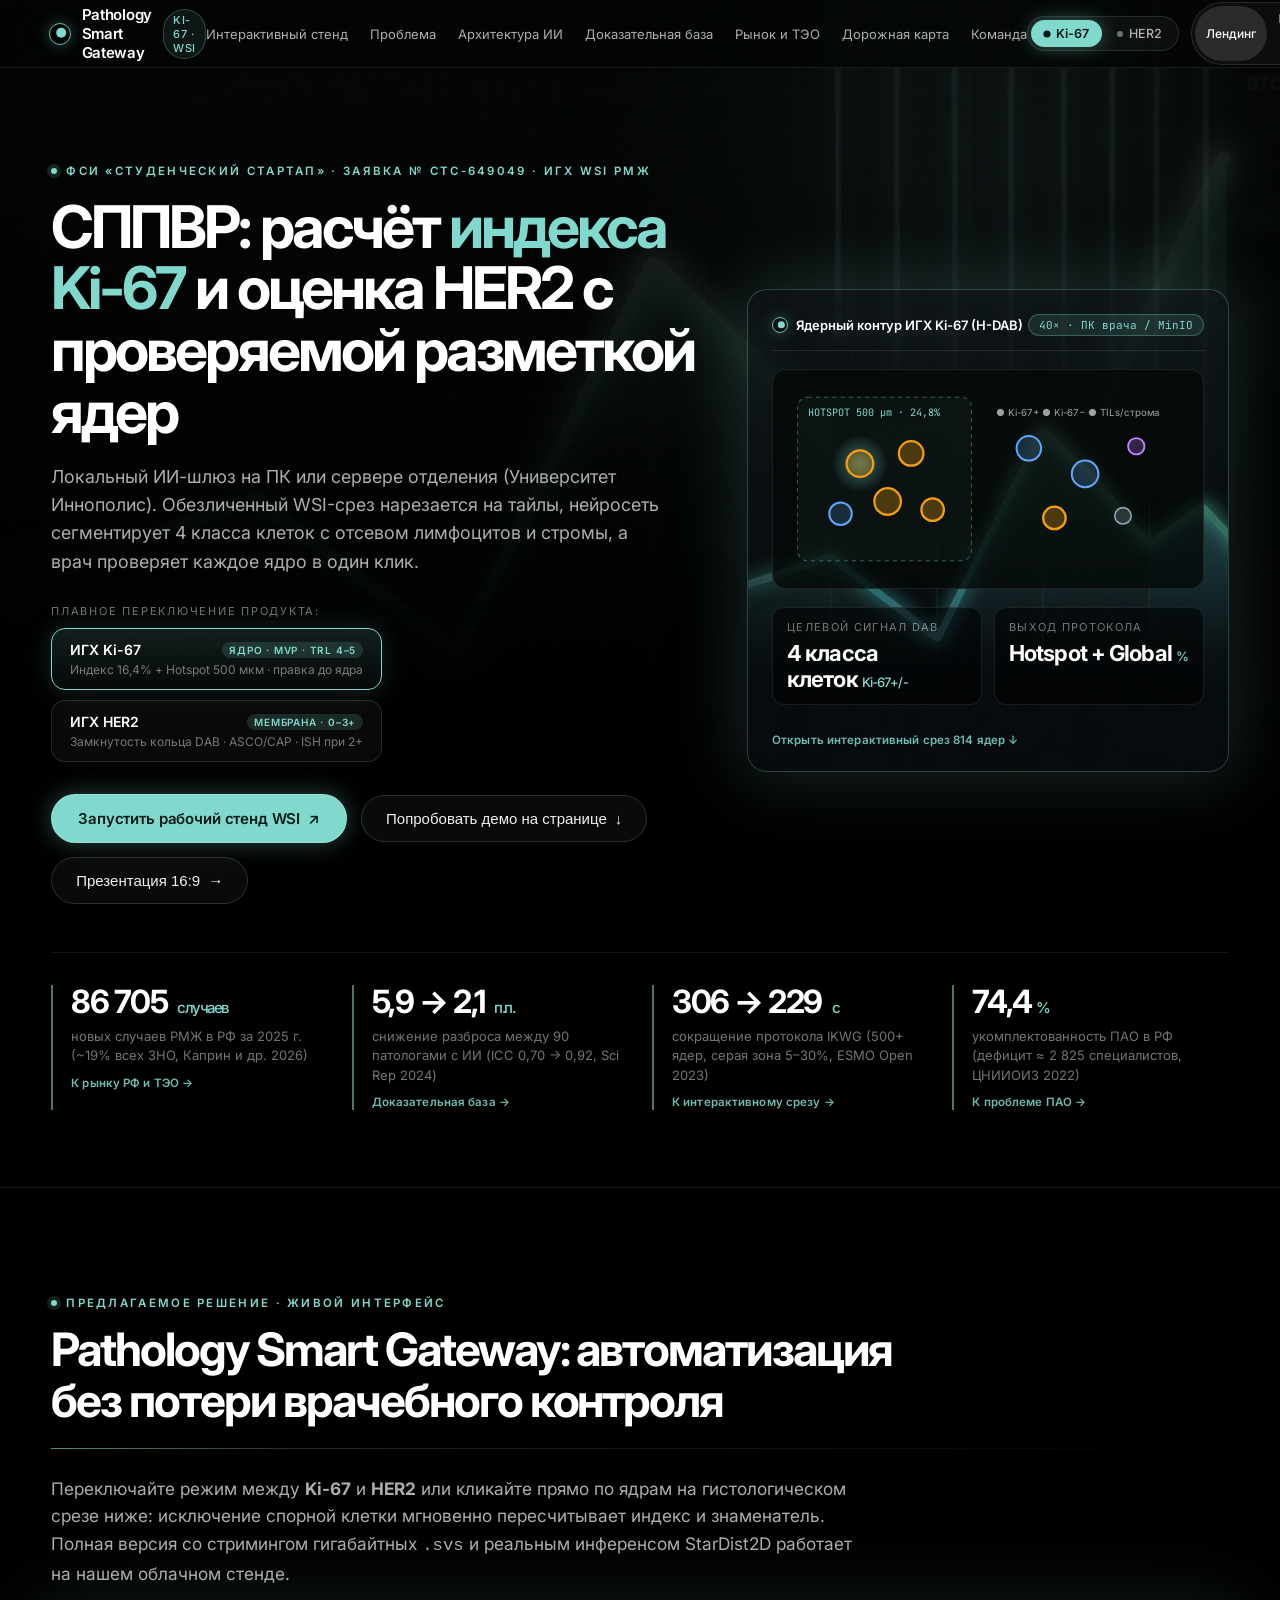
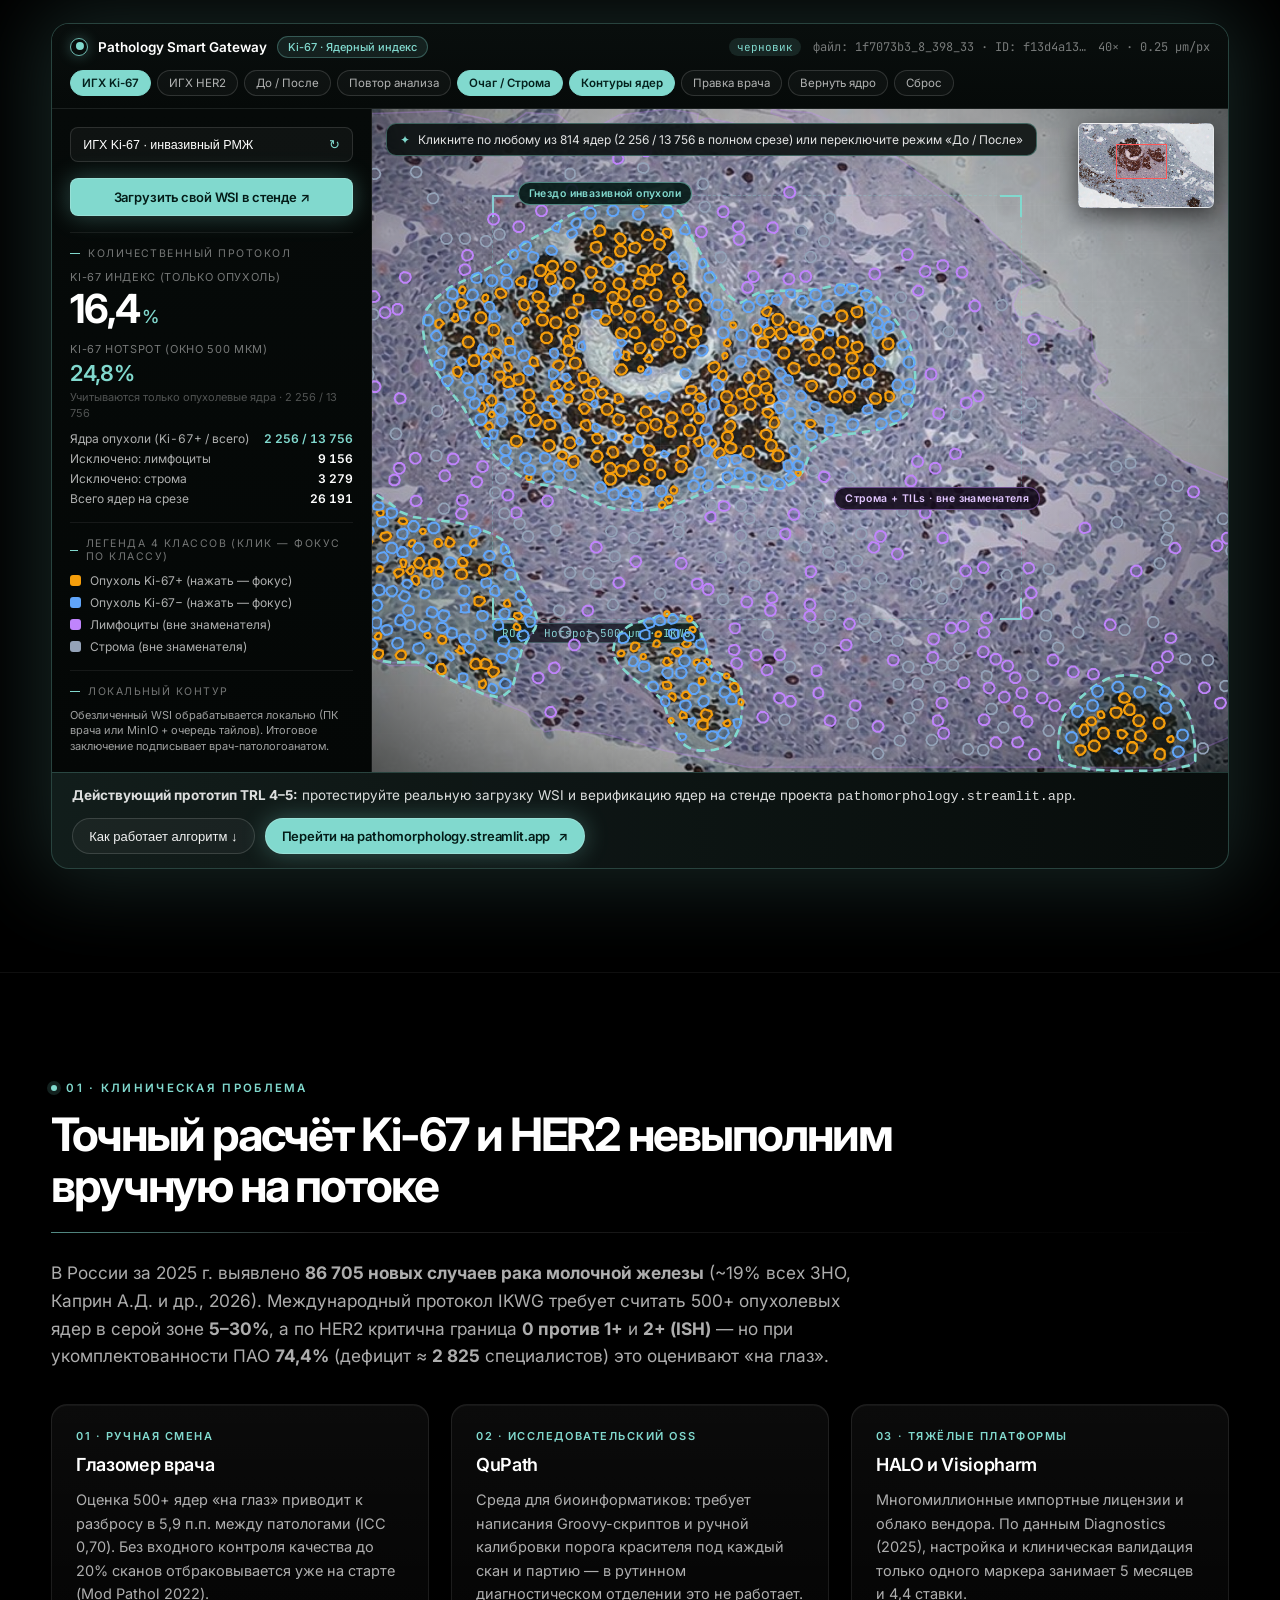
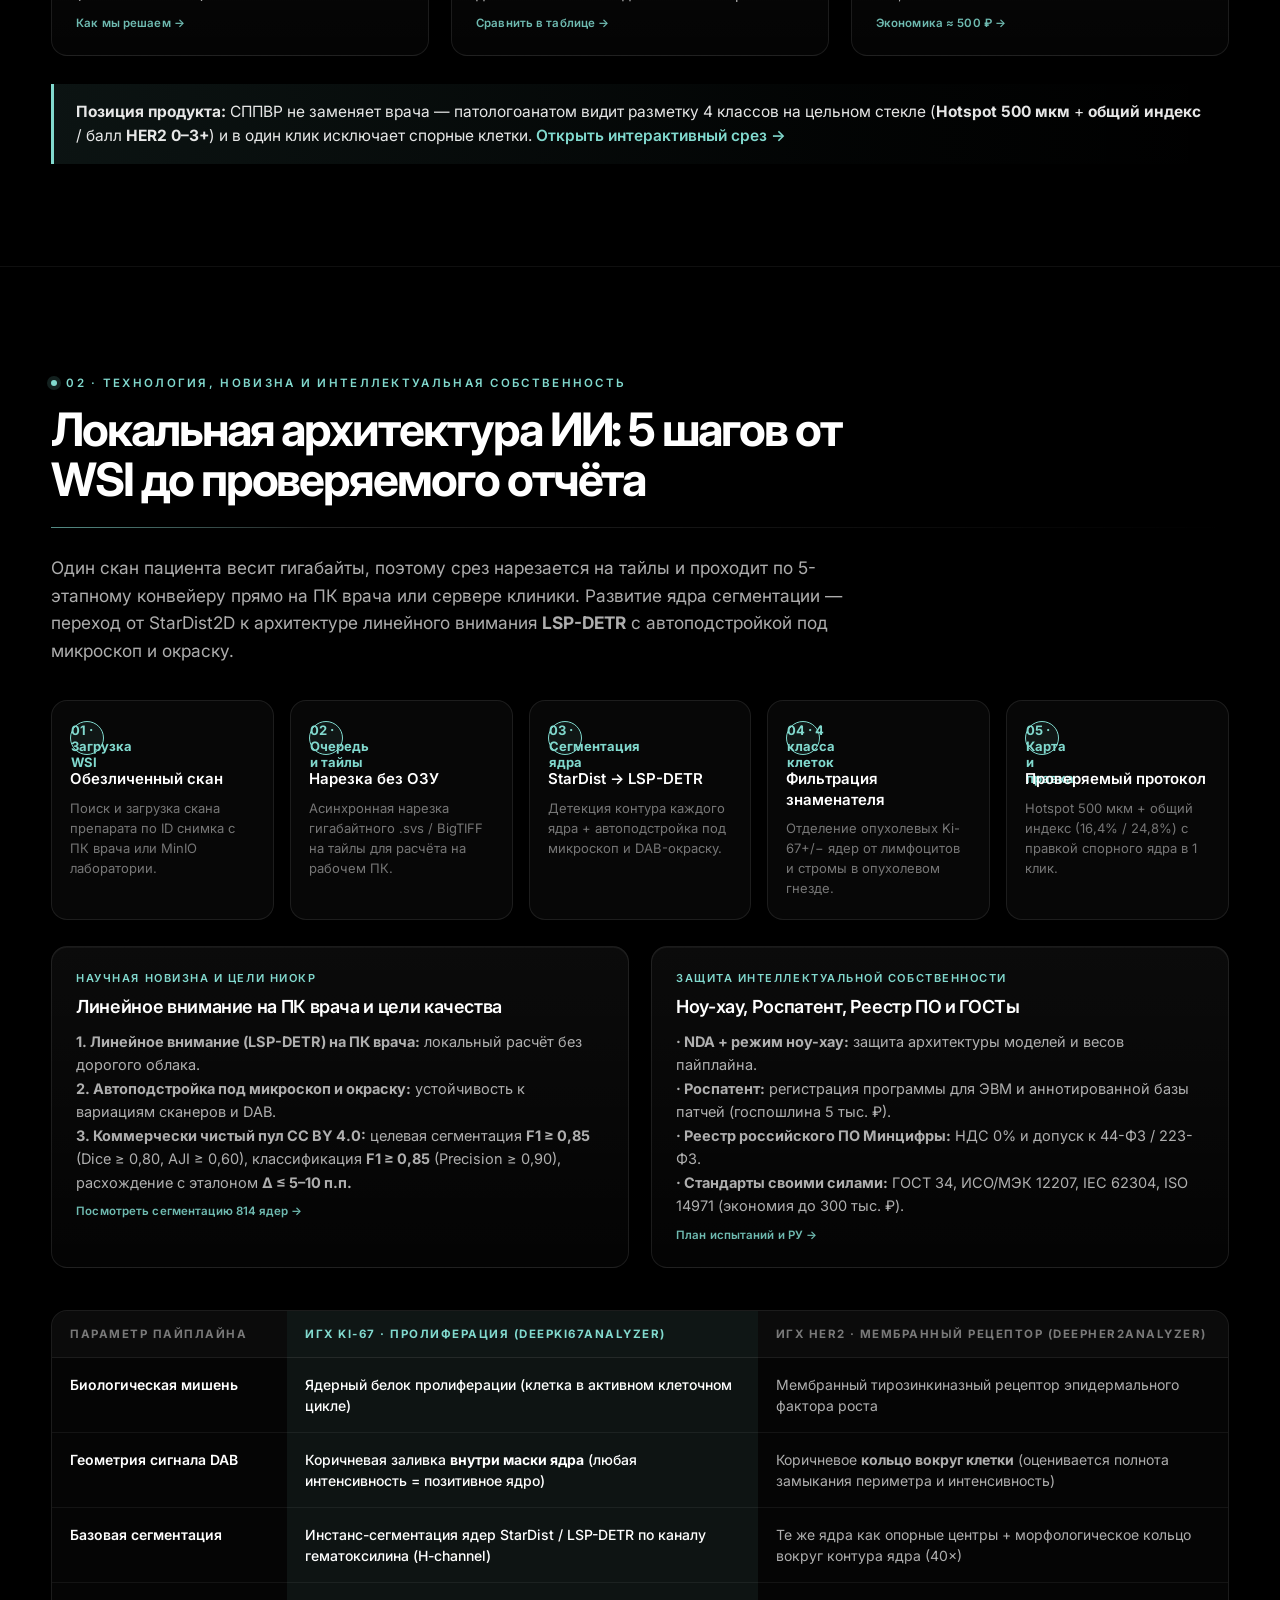
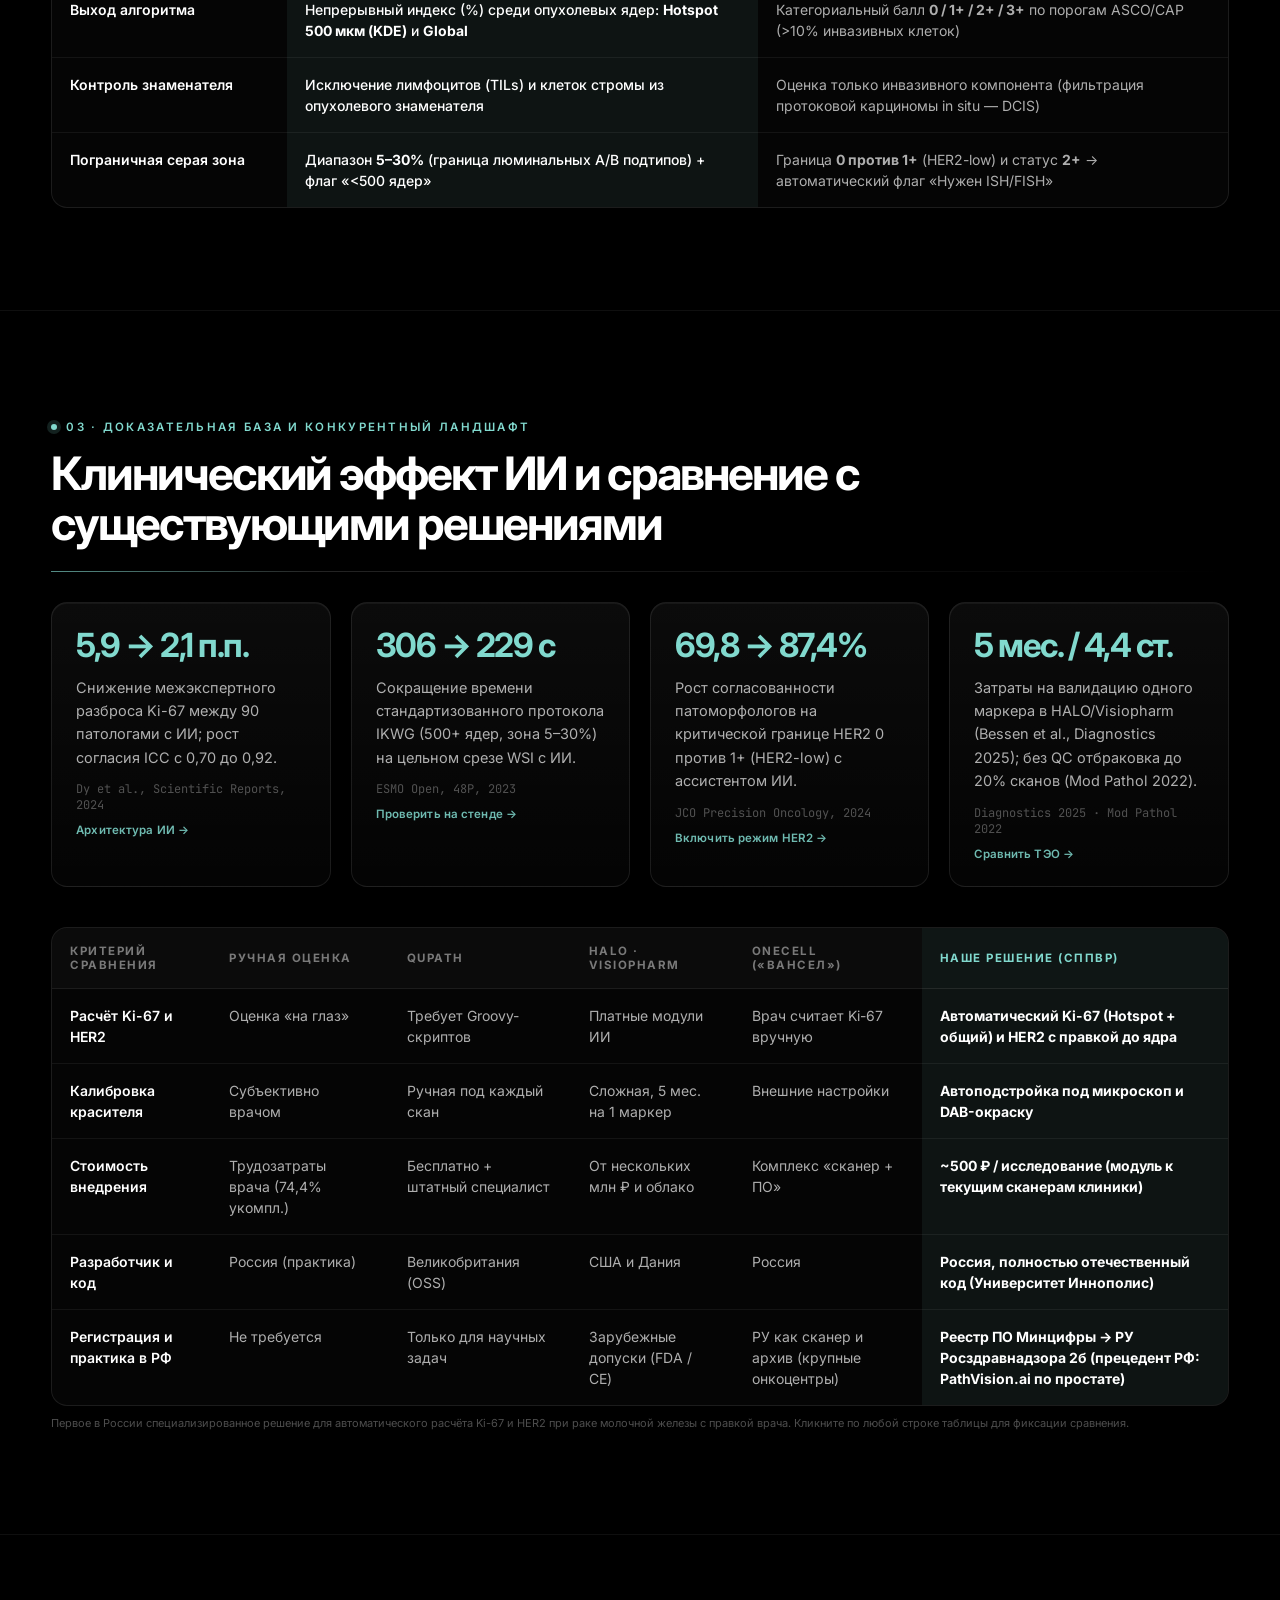
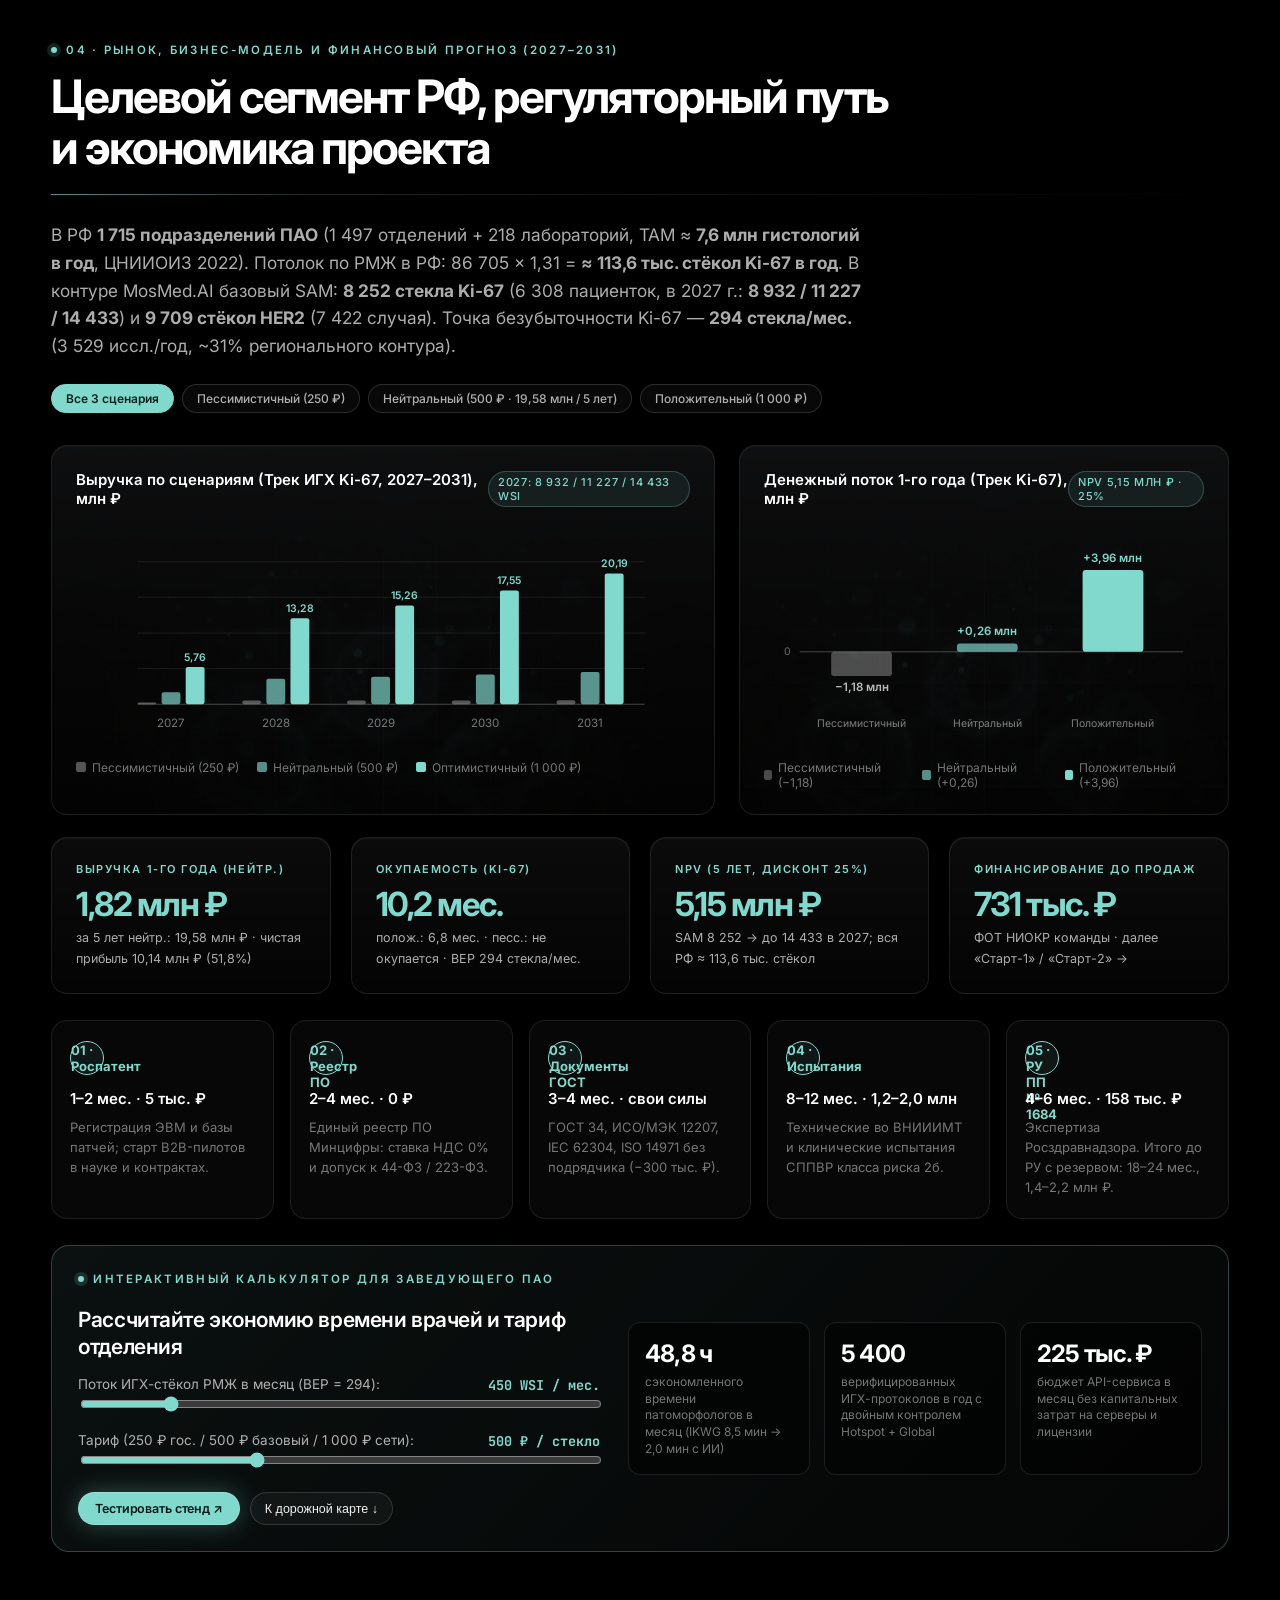
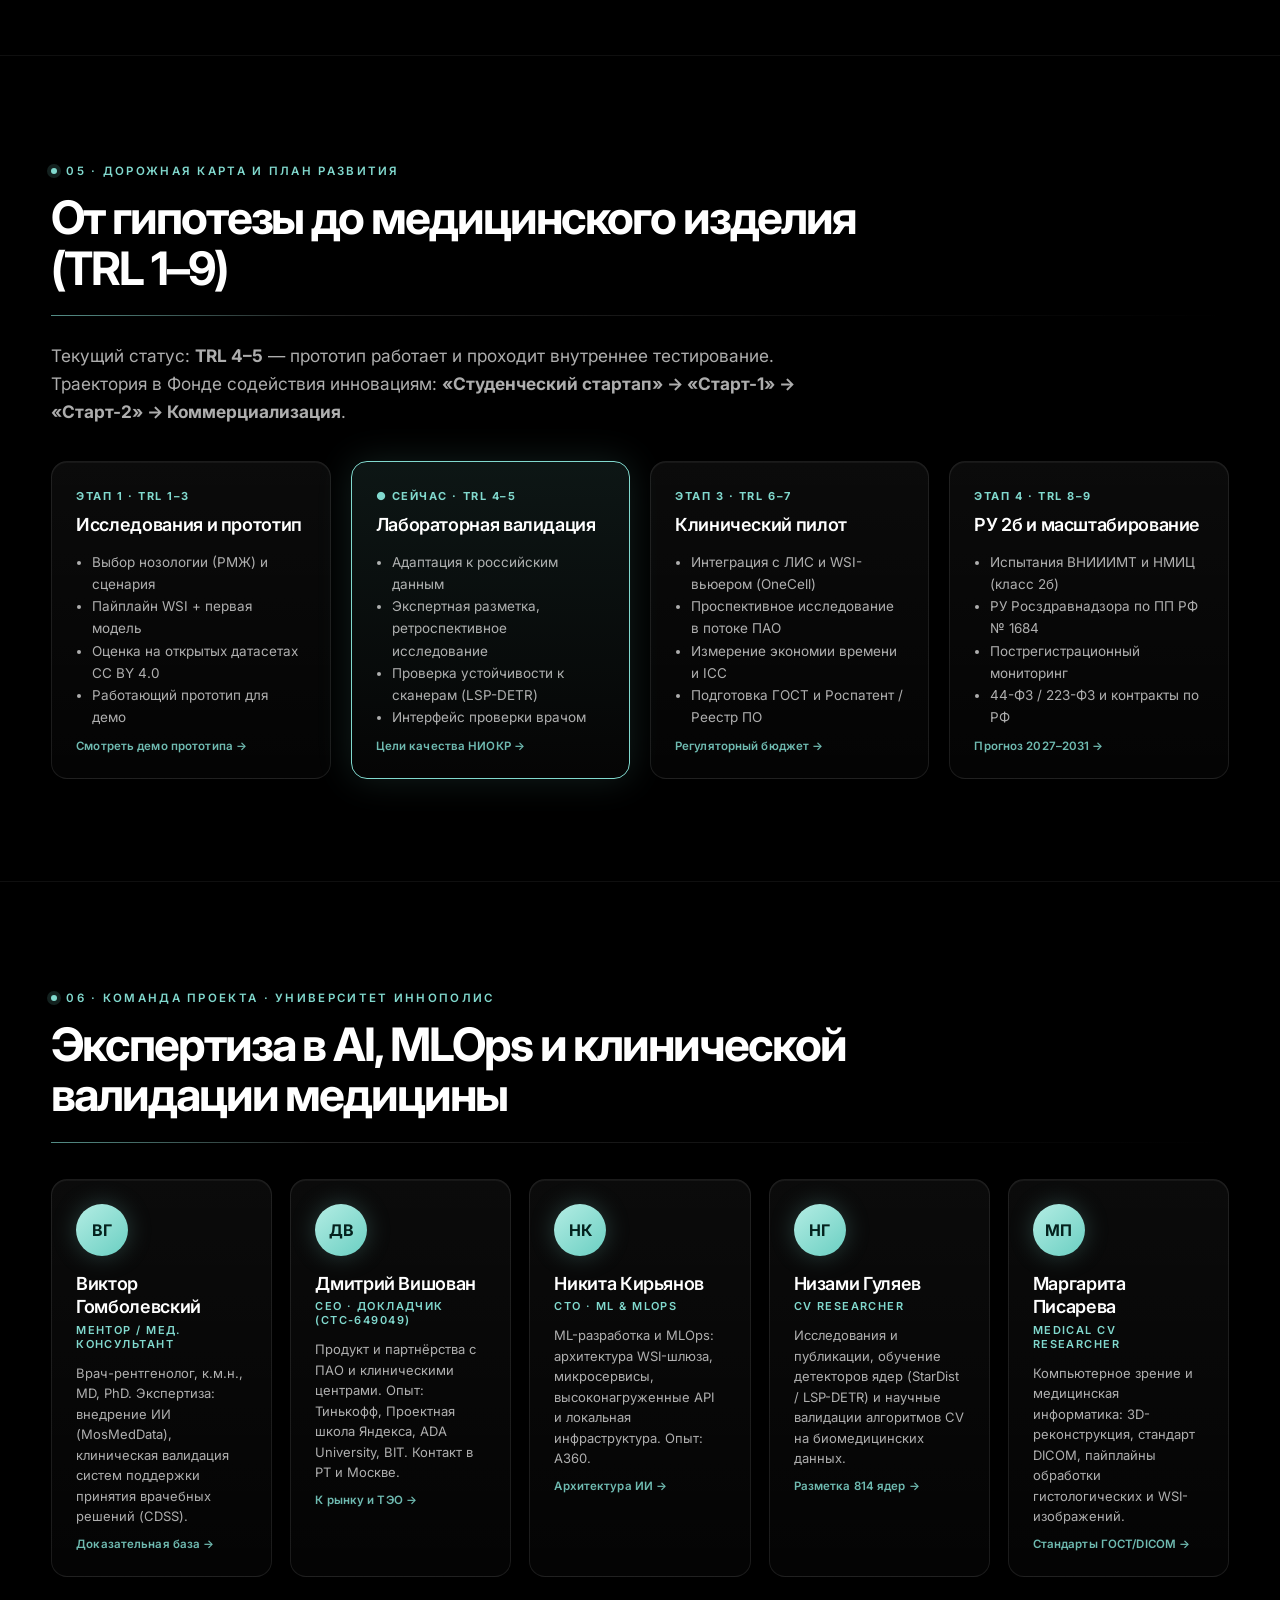
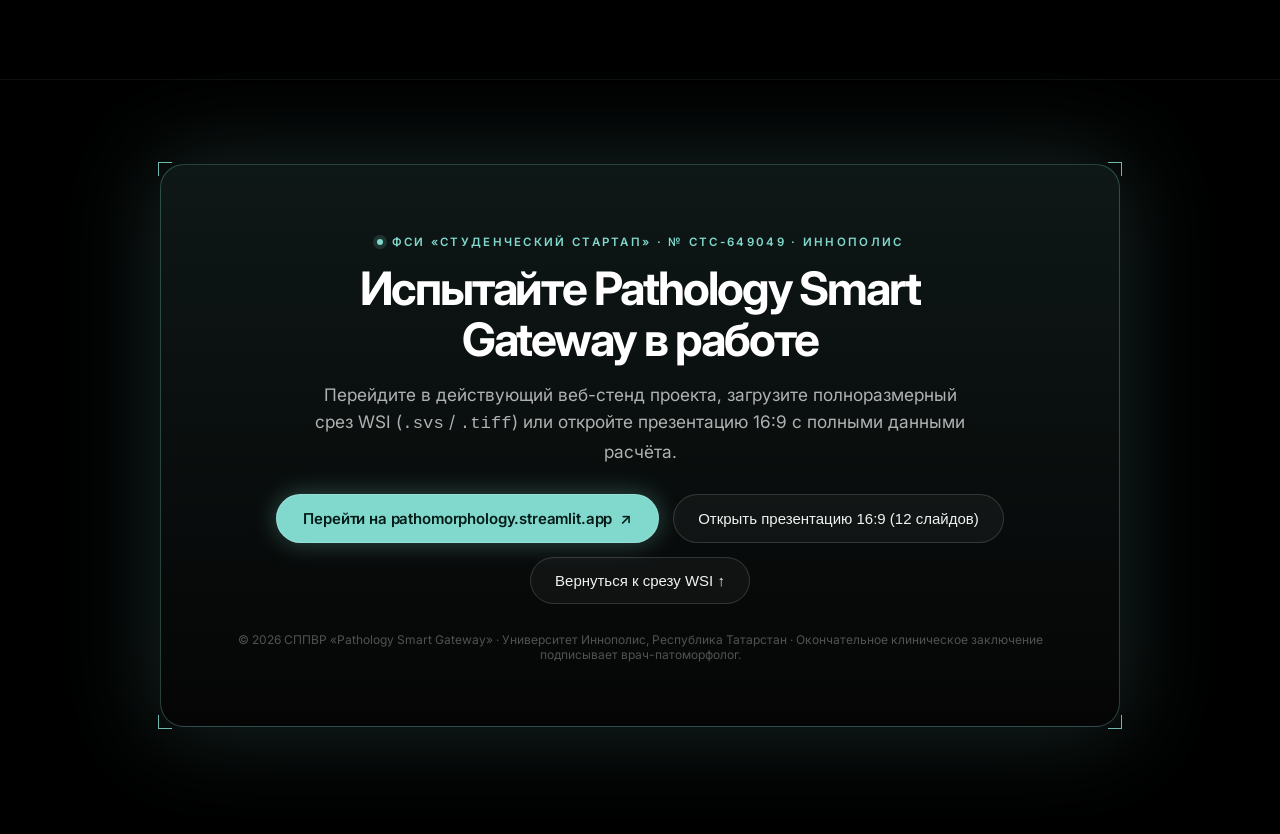
==== commit 0cf9fa76: "perf: keep Ki-67 and HER2 separate and optimize landing for instant Streamlit load" ====
--- a/assets/landing.html
+++ b/assets/landing.html
@@ -2,11 +2,12 @@
 <html lang="ru">
 <head>
   <meta charset="UTF-8" />
-  <meta name="viewport" content="width=device-width, initial-scale=1.0" />
+  <meta name="viewport" content="width=device-width, initial-scale=1.0, viewport-fit=cover" />
   <title>Pathology Smart Gateway — Цифровая патоморфология РМЖ (Ki-67 &amp; HER2)</title>
   <link rel="preconnect" href="https://fonts.googleapis.com" />
   <link rel="preconnect" href="https://fonts.gstatic.com" crossorigin />
-  <link rel="stylesheet" href="https://fonts.googleapis.com/css2?family=Inter:wght@400;500;600;700;800&family=JetBrains+Mono:wght@400;500;600&display=swap" />
+  <link rel="stylesheet" href="https://fonts.googleapis.com/css2?family=Inter:wght@400;500;600;700;800&family=JetBrains+Mono:wght@400;500;600&display=swap" media="print" onload="this.media='all'" />
+  <noscript><link rel="stylesheet" href="https://fonts.googleapis.com/css2?family=Inter:wght@400;500;600;700;800&family=JetBrains+Mono:wght@400;500;600&display=swap" /></noscript>
   <link rel="stylesheet" href="plates.css" />
   <style id="plates-inline">
     /* __PLATES_CSS__ */
@@ -45,20 +46,15 @@
       --glow-spread: rgba(229, 184, 123, 0.16);
     }
 
-    body[data-product="panel"] {
-      --accent: #81D9CE;
-      --accent-rgb: 129, 217, 206;
-      --accent-2: #E5B87B;
-      --border-strong: rgba(129, 217, 206, 0.34);
-      --glow-spread: rgba(129, 217, 206, 0.20);
-    }
-
     * {
       box-sizing: border-box;
       scrollbar-width: thin;
       scrollbar-color: rgba(var(--accent-rgb), 0.25) transparent;
     }
 
+    html {
+      -webkit-text-size-adjust: 100%;
+    }
     html, body {
       margin: 0;
       padding: 0;
@@ -68,7 +64,13 @@
       -webkit-font-smoothing: antialiased;
       text-rendering: optimizeLegibility;
       scroll-behavior: smooth;
-      overflow-x: hidden;
+      max-width: 100%;
+      overflow-x: clip;
+      -webkit-overflow-scrolling: touch;
+    }
+    button, a, .card, .pipe-step, .h-metric, .gw-leg-item, .np {
+      touch-action: manipulation;
+      -webkit-tap-highlight-color: rgba(var(--accent-rgb), 0.14);
     }
 
     a {
@@ -102,10 +104,6 @@
       opacity: 0.20;
       filter: hue-rotate(-135deg) saturate(0.85);
       transform: scaleX(-1) scale(1.14) translate(-2%, 1%);
-    }
-    body[data-product="panel"] .ambient-plate--dna {
-      opacity: 0.36;
-      transform: scaleX(-1) scale(1.11);
     }
     .ambient-plate--cells {
       background-image: var(--img-hero-cells, var(--img-cells));
@@ -278,10 +276,6 @@
       font-weight: 600;
       box-shadow: 0 0 20px rgba(var(--accent-rgb), 0.38);
     }
-    body[data-product="panel"] .prod-btn.active[data-set-product="panel"] {
-      background: linear-gradient(135deg, #81D9CE 0%, #E5B87B 100%);
-      color: #041815;
-    }
     .prod-btn.active .dot {
       opacity: 1;
       transform: scale(1.2);
@@ -1605,10 +1599,6 @@
     body[data-product="her2"] .np.cls-p,
     body[data-product="her2"] .np.cls-n {
       opacity: 0.35;
-    }
-    body[data-product="panel"] .np.cls-p,
-    body[data-product="panel"] .np.cls-n {
-      opacity: 0.72;
     }
 
     .gw-canvas.hide-cells .layer-nuclei,
@@ -1859,6 +1849,322 @@
       background: rgba(var(--accent-rgb), 0.09) !important;
       color: #fff !important;
     }
+
+    /* Anchor offset & mobile touch support */
+    section.sec,
+    footer.footer-cta {
+      scroll-margin-top: 76px;
+    }
+    .ba-divider {
+      touch-action: none;
+    }
+    .ba-divider::before {
+      content: '';
+      position: absolute;
+      inset: 0 -16px;
+    }
+
+    @media (max-width: 1080px) {
+      .brand-tag {
+        display: none;
+      }
+      .navbar {
+        height: auto;
+        min-height: 60px;
+        padding: 8px 16px;
+        flex-wrap: wrap;
+        gap: 8px;
+      }
+      .nav-links {
+        order: 3;
+        display: flex;
+        width: 100%;
+        overflow-x: auto;
+        scrollbar-width: none;
+        -webkit-overflow-scrolling: touch;
+        gap: 14px;
+        padding: 6px 0 2px;
+        border-top: 1px solid rgba(255, 255, 255, 0.06);
+        font-size: 12px;
+      }
+      .nav-links::-webkit-scrollbar {
+        display: none;
+      }
+      .landing-main {
+        padding-top: 104px;
+      }
+      .gw-canvas {
+        min-height: 360px;
+        aspect-ratio: 16 / 10;
+      }
+    }
+
+    @media (max-width: 900px) {
+      .deck-view {
+        inset: 102px 0 0 0;
+        padding: 14px 14px 24px;
+        justify-content: flex-start;
+        overflow-y: auto;
+        -webkit-overflow-scrolling: touch;
+      }
+      .deck-stage {
+        width: 100%;
+        aspect-ratio: auto;
+        min-height: 340px;
+        height: auto;
+        overflow: visible;
+        padding: 20px 18px;
+        gap: 16px;
+      }
+      .deck-controls {
+        flex-wrap: wrap;
+        justify-content: center;
+        gap: 8px 12px;
+        padding-bottom: 18px;
+      }
+    }
+
+    @media (max-width: 640px) {
+      section.sec,
+      footer.footer-cta {
+        scroll-margin-top: 112px;
+        padding: 44px 0;
+      }
+      .container {
+        width: min(1280px, 94vw);
+      }
+      .navbar {
+        position: sticky;
+        top: 0;
+        padding: max(8px, env(safe-area-inset-top)) 12px 8px;
+        gap: 7px;
+      }
+      .landing-main {
+        padding-top: 8px;
+      }
+      .deck-view {
+        position: relative;
+        inset: auto;
+        min-height: calc(100dvh - 108px);
+        padding: 12px 10px 24px;
+      }
+      .nav-brand {
+        font-size: 13.5px;
+        gap: 8px;
+      }
+      .nav-right {
+        width: 100%;
+        flex-wrap: wrap;
+        justify-content: space-between;
+        gap: 6px;
+      }
+      .prod-switcher {
+        flex: 1 1 auto;
+        justify-content: space-between;
+      }
+      .prod-btn {
+        font-size: 11px;
+        padding: 5px 8px;
+        flex: 1;
+        justify-content: center;
+      }
+      .view-btn {
+        font-size: 11px;
+        padding: 4px 8px;
+      }
+      .navbar .btn-cta {
+        font-size: 11px;
+        padding: 6px 10px;
+      }
+      .nav-links {
+        font-size: 11.5px;
+        gap: 12px;
+      }
+      .hero-sec {
+        padding: 26px 0 40px;
+      }
+      .hero-title {
+        font-size: clamp(25px, 7.2vw, 34px);
+      }
+      .hero-sub {
+        font-size: 14.5px;
+        margin-top: 14px;
+      }
+      .hero-tabs {
+        display: grid;
+        grid-template-columns: 1fr;
+        width: 100%;
+      }
+      .hero-tab {
+        min-width: 0;
+        width: 100%;
+        padding: 11px 14px;
+      }
+      .hero-actions {
+        margin-top: 20px;
+        gap: 10px;
+      }
+      .hero-actions .btn-cta,
+      .hero-actions .btn-ghost {
+        width: 100%;
+        justify-content: center;
+        padding: 12px 16px;
+        font-size: 13.5px;
+        white-space: normal;
+        text-align: center;
+      }
+      .hero-visual {
+        padding: 15px;
+        border-radius: 16px;
+      }
+      .hv-header {
+        flex-wrap: wrap;
+        gap: 6px;
+        padding-bottom: 10px;
+      }
+      .hv-diagram {
+        height: 170px;
+      }
+      .hv-stat-box {
+        padding: 10px;
+      }
+      .hv-stat-v {
+        font-size: 15px;
+      }
+      .hero-metrics {
+        margin-top: 26px;
+        padding-top: 20px;
+        gap: 14px;
+      }
+      .h-metric {
+        padding-left: 14px;
+      }
+      .gw-topbar {
+        padding: 10px 12px;
+        gap: 8px;
+      }
+      .gw-file-meta {
+        flex-wrap: wrap;
+        gap: 5px 10px;
+        font-size: 11px;
+      }
+      .gw-toolbar {
+        width: 100%;
+        gap: 5px;
+      }
+      .gw-tool {
+        padding: 6px 9px;
+        font-size: 11px;
+      }
+      .gw-sidebar {
+        padding: 14px 12px;
+        border-right: 0;
+        border-bottom: 1px solid rgba(255, 255, 255, 0.08);
+        gap: 12px;
+      }
+      .gw-val-big {
+        font-size: 30px;
+      }
+      .gw-canvas {
+        min-height: 220px;
+        height: auto;
+        aspect-ratio: 16 / 10;
+      }
+      .gw-minimap {
+        display: none;
+      }
+      .zone-tag {
+        font-size: 9px;
+        padding: 2px 7px;
+      }
+      .gw-toast {
+        top: auto;
+        bottom: 8px;
+        left: 8px;
+        right: 8px;
+        font-size: 10.5px;
+        padding: 6px 10px;
+      }
+      .gw-roi-lbl {
+        font-size: 9px;
+        bottom: -19px;
+        padding: 1px 6px;
+      }
+      .gw-bottom-cta {
+        padding: 12px;
+        gap: 10px;
+      }
+      .gw-bottom-cta .btn-cta,
+      .gw-bottom-cta .btn-ghost {
+        width: 100%;
+        justify-content: center;
+        font-size: 12.5px;
+        white-space: normal;
+        text-align: center;
+      }
+      .card {
+        padding: 17px;
+      }
+      .sec-h1 {
+        font-size: clamp(23px, 6.2vw, 30px);
+      }
+      .accent-banner {
+        padding: 13px 15px;
+        font-size: 14px;
+      }
+      .table-wrap {
+        -webkit-overflow-scrolling: touch;
+      }
+      table.modern-tbl {
+        font-size: 12.5px;
+        min-width: 600px;
+      }
+      .fin-tab {
+        font-size: 11px;
+        padding: 5px 10px;
+      }
+      .chart-head {
+        flex-wrap: wrap;
+        gap: 8px;
+      }
+      .chart-legend {
+        flex-wrap: wrap;
+        gap: 8px 12px;
+        font-size: 11px;
+      }
+      .calc-card {
+        padding: 16px;
+      }
+      .calc-row-lbl {
+        flex-wrap: wrap;
+        gap: 4px;
+        font-size: 12.5px;
+      }
+      .calc-res-v {
+        font-size: 20px;
+      }
+      .footer-cta {
+        padding: 44px 0 84px;
+      }
+      .footer-box {
+        padding: 24px 16px;
+        border-radius: 18px;
+      }
+      .footer-box .btn-cta,
+      .footer-box .btn-ghost {
+        width: 100%;
+        justify-content: center;
+        font-size: 13.5px;
+        white-space: normal;
+        text-align: center;
+      }
+      #jump-back-btn {
+        right: 12px;
+        bottom: max(12px, env(safe-area-inset-bottom));
+        padding: 8px 13px;
+        font-size: 12px;
+      }
+    }
   </style>
 </head>
 <body data-product="ki67" data-view="landing">
@@ -1898,9 +2204,6 @@
         </button>
         <button type="button" class="prod-btn" data-set-product="her2" role="tab" aria-selected="false">
           <span class="dot"></span>HER2
-        </button>
-        <button type="button" class="prod-btn" data-set-product="panel" role="tab" aria-selected="false">
-          <span class="dot"></span>Ki-67 + HER2
         </button>
       </div>
 
@@ -1936,7 +2239,7 @@
 
             <!-- Product Mode Selector Cards -->
             <div class="hero-switcher-wrap">
-              <span class="hero-switcher-lbl">Плавное переключение продуктового контура:</span>
+              <span class="hero-switcher-lbl">Плавное переключение продукта:</span>
               <div class="hero-tabs">
                 <button type="button" class="hero-tab active" data-set-product="ki67">
                   <div class="ht-top">
@@ -1952,13 +2255,6 @@
                   </div>
                   <div class="ht-sub">Замкнутость кольца DAB · ASCO/CAP · ISH при 2+</div>
                 </button>
-                <button type="button" class="hero-tab" data-set-product="panel">
-                  <div class="ht-top">
-                    <span>Панель Ki-67 + HER2</span>
-                    <span class="ht-badge">Единый шлюз</span>
-                  </div>
-                  <div class="ht-sub">Два среза пациента · 17 961 WSI MosMed.AI</div>
-                </button>
               </div>
             </div>
 
@@ -1993,7 +2289,7 @@
 
               <!-- Dynamic SVG Cell/Membrane Micro-Visualizer -->
               <div class="hv-diagram" id="hv-svg-container">
-                <!-- Populated dynamically by JS for Ki-67 / HER2 / Panel -->
+                <!-- Populated dynamically by JS for Ki-67 / HER2 -->
               </div>
 
               <div class="hv-stats">
@@ -2066,7 +2362,6 @@
             <div class="gw-toolbar">
               <button type="button" class="gw-tool active" data-set-product="ki67">ИГХ Ki-67</button>
               <button type="button" class="gw-tool" data-set-product="her2">ИГХ HER2</button>
-              <button type="button" class="gw-tool" data-set-product="panel">Панель РМЖ</button>
               <button type="button" class="gw-tool" id="btn-toggle-ba">До / После</button>
               <button type="button" class="gw-tool" id="btn-rescan">Повтор анализа</button>
               <button type="button" class="gw-tool active" id="btn-toggle-zones">Очаг / Строма</button>
@@ -2080,7 +2375,7 @@
           <div class="gw-body">
             <!-- Left Clinical Telemetry Rail -->
             <aside class="gw-sidebar morph-target">
-              <button type="button" class="gw-select-box" id="btn-cycle-protocol" title="Клик для переключения протокола (Ki-67 → HER2 → Панель)">
+              <button type="button" class="gw-select-box" id="btn-cycle-protocol" title="Клик для переключения протокола (Ki-67 ↔ HER2)">
                 <span id="gw-protocol-name">ИГХ Ki-67 · инвазивный РМЖ</span>
                 <span style="color:var(--accent)">↻</span>
               </button>
@@ -2419,7 +2714,7 @@
           <button type="button" class="fin-tab" data-fin-scen="opt">Положительный (1 000 ₽)</button>
         </div>
 
-        <!-- Dynamic Financial Charts (Morph with Ki-67 / HER2 / Panel & Scenario Tab) -->
+        <!-- Dynamic Financial Charts (Morph with Ki-67 / HER2 & Scenario Tab) -->
         <div class="fin-grid morph-target">
           <!-- Left Chart: Revenue by Scenario -->
           <div class="card chart-box roi-card">
@@ -2844,64 +3139,6 @@
               { k: 'Грант и софинансирование', v: '1,0 + 2,17 млн ₽', s: 'запрашиваемый грант ФСИ 1 млн ₽ + 2,17 млн ₽ доп. раунда' }
             ]
           }
-        },
-
-        panel: {
-          navBadge: 'Ki-67 + HER2 · Панель РМЖ',
-          eyebrow: 'ФСИ «СТУДЕНЧЕСКИЙ СТАРТАП» · КОМПЛЕКСНЫЙ ИИ-ШЛЮЗ KI-67 + HER2',
-          heroTitle: 'Единый шлюз РМЖ: <span class="hl-accent">индекс Ki-67</span> + оценка мембраны <span class="hl-accent">HER2</span>',
-          heroSub: 'Два последовательных среза одного пациента в едином локальном окне верификации: готовый контур Ki-67 (TRL 4–5, NPV 5,15 млн ₽) расширяется модулем HER2 по стандарту ASCO/CAP — суммарный поток 17 961 WSI в базовом контуре MosMed.AI.',
-          hvTitle: 'Двойная ИГХ-панель РМЖ: Ядро + Мембрана',
-          hvBadge: 'Ki-67 (%) + HER2 (0–3+)',
-          hvS1K: 'Базовый контур MosMed',
-          hvS1V: '17 961<span>WSI/год</span>',
-          hvS2K: 'Тарифная сетка',
-          hvS2V: '250 / 500 / 1 000<span>₽</span>',
-          metrics: [
-            { v: '17 961 <small>WSI</small>', l: 'базовый годовой поток панели: 8 252 стекла Ki-67 + 9 709 стёкол HER2 (MosMed.AI)', cta: 'К анализу рынка →', sec: 'economics' },
-            { v: '19,58 <small>млн ₽</small>', l: 'выручка трека Ki-67 за 5 лет (нейтральный, чистая прибыль 10,14 млн ₽, рент. 51,8%)', cta: 'Смотреть прогноз →', sec: 'economics' },
-            { v: 'F1 ≥ 0,85', l: 'целевые метрики НИОКР: Dice ≥ 0,80, AJI ≥ 0,60, Precision ≥ 0,90, Δ ≤ 5–10 п.п.', cta: 'Архитектура ИИ →', sec: 'architecture' },
-            { v: '18–24 <small>мес.</small>', l: 'регуляторный путь с резервом до РУ Росздравнадзора 2б (бюджет 1,4–2,2 млн ₽)', cta: 'Дорожная карта →', sec: 'roadmap' }
-          ],
-          gwBadge: 'Панель РМЖ · Ki-67 + HER2',
-          gwStatus: 'черновик · 2 среза',
-          gwFile: 'пациент #1f7073b3: Ki67 + HER2 · 2 WSI',
-          gwProtocol: 'Комплексная ИГХ-панель РМЖ (Ki-67 + HER2)',
-          gwM1Lbl: 'Ki-67 Global / Статус HER2',
-          gwM2Lbl: 'Ki-67 Hotspot (500 мкм) · Кольцо HER2',
-          gwM2Note: 'Сводная верификация двух срезов пациента врачом-патоморфологом',
-          gwRoiLbl: 'ROI · Двойной контроль Ki-67 + HER2',
-          pipe: [
-            { n: '01 · Два среза WSI', t: 'Загрузка по ID', d: 'Потоковая обработка обезличенных WSI Ki-67 и HER2 на ПК врача или в MinIO клиники.' },
-            { n: '02 · Очередь тайлов', t: 'Контур ПК/Сервер', d: 'Пофрагментное сканирование с автоподстройкой под микроскоп и краситель H-DAB.' },
-            { n: '03 · Ветка Ki-67', t: 'Ядро (4 класса)', d: 'Инстанс-сегментация, отсев лимфоцитов и стромы, Hotspot 500 мкм + общий индекс.' },
-            { n: '04 · Ветка HER2', t: 'Мембрана (0–3+)', d: 'Анализ полноты замыкания мембранного кольца DAB и маркировка 2+ → ISH/FISH.' },
-            { n: '05 · Единый отчёт', t: 'Правка в 1 клик', d: 'Врач правит спорные клетки на любом срезе и фиксирует протокол.' }
-          ],
-          fin: {
-            revTitle: 'Совокупная оценка выручки Ki-67 + HER2 (базовая), млн ₽',
-            revBadge: 'Ki-67 + HER2 · 2027–2031',
-            cfTitle: 'Денежный поток Ki-67 (год 1) и потребность этапа HER2, млн ₽',
-            cfBadge: 'Ki-67 NPV 5,15 · HER2 план 3,17 млн',
-            revSeries: {
-              pess: [0.94, 1.24, 1.27, 1.29, 1.31],
-              neut: [6.11, 8.58, 9.26, 10.01, 10.80],
-              opt:  [19.35, 28.90, 33.23, 38.21, 43.95],
-              maxY: 46
-            },
-            cfMode: 'bars1yr',
-            cfBars: [
-              { key: 'pess', label: 'Пессимистичный', val: -1.18, txt: '−1,18 (Ki-67)', color: 'rgba(255,255,255,0.28)' },
-              { key: 'neut', label: 'Нейтральный', val: 0.26, txt: '+0,26 (Ki-67)', color: 'rgba(var(--accent-rgb),0.68)' },
-              { key: 'opt', label: 'Потребн. HER2', val: 3.17, txt: '3,17 (HER2 план)', color: 'var(--accent)' }
-            ],
-            kpis: [
-              { k: 'Ki-67 (нейтр. 5 лет)', v: '19,58 млн ₽', s: 'чистая прибыль 10,14 млн ₽ · рентабельность 51,8% · NPV 5,15 млн' },
-              { k: 'Ki-67 окупаемость', v: '10,2 мес.', s: 'полож. 6,8 мес. · BEP 294 стекла/мес. (3 529/год)' },
-              { k: 'Ёмкость контура РФ', v: '17 961 WSI', s: 'MosMed.AI: 8 252 Ki-67 + 9 709 HER2 (РФ Ki-67 ≈ 113,6 тыс.)' },
-              { k: 'Бюджет НИОКР старт', v: '731 тыс. / 3,17 млн', s: '731 тыс. ₽ ФОТ Ki-67 + плановая потребность этапа HER2' }
-            ]
-          }
         }
       };
 
@@ -3014,7 +3251,7 @@
               '<circle cx="342" cy="136" r="8" fill="rgba(148,163,184,0.2)" stroke="#94a3b8" stroke-width="1.6"/>' +
               '<text x="218" y="38" fill="rgba(255,255,255,0.62)" font-size="9.5" font-family="Inter, sans-serif">● Ki-67+  ● Ki-67−  ● TILs/строма</text>' +
             '</svg>';
-        } else if (mode === 'her2') {
+        } else {
           box.innerHTML =
             '<svg viewBox="0 0 420 200" width="100%" height="100%">' +
               '<g transform="translate(30,32)">' +
@@ -3042,23 +3279,6 @@
                 '<text x="40" y="128" text-anchor="middle" fill="rgba(255,255,255,0.4)" font-size="9.5">нет мембраны</text>' +
               '</g>' +
             '</svg>';
-        } else {
-          box.innerHTML =
-            '<svg viewBox="0 0 420 200" width="100%" height="100%">' +
-              '<rect x="16" y="24" width="182" height="152" rx="12" fill="rgba(129,217,206,0.05)" stroke="rgba(129,217,206,0.35)"/>' +
-              '<text x="30" y="46" fill="#81D9CE" font-size="11" font-weight="600">Срез №1 · ИГХ Ki-67</text>' +
-              '<circle cx="65" cy="95" r="14" fill="rgba(245,158,11,0.3)" stroke="#f59e0b" stroke-width="2"/>' +
-              '<circle cx="112" cy="82" r="13" fill="rgba(96,165,250,0.2)" stroke="#60a5fa" stroke-width="2"/>' +
-              '<circle cx="148" cy="108" r="14" fill="rgba(245,158,11,0.3)" stroke="#f59e0b" stroke-width="2"/>' +
-              '<text x="30" y="156" fill="rgba(255,255,255,0.75)" font-size="10.5" font-family="JetBrains Mono, monospace">16,4% | Hotspot 24,8%</text>' +
-              '<rect x="222" y="24" width="182" height="152" rx="12" fill="rgba(229,184,123,0.06)" stroke="rgba(229,184,123,0.4)"/>' +
-              '<text x="236" y="46" fill="#E5B87B" font-size="11" font-weight="600">Срез №2 · ИГХ HER2</text>' +
-              '<circle cx="275" cy="95" r="18" fill="rgba(229,184,123,0.16)" stroke="#E5B87B" stroke-width="3.2"/>' +
-              '<circle cx="275" cy="95" r="7" fill="rgba(129,217,206,0.4)"/>' +
-              '<circle cx="342" cy="95" r="18" fill="rgba(229,184,123,0.1)" stroke="#E5B87B" stroke-width="2.2" stroke-dasharray="7 4"/>' +
-              '<circle cx="342" cy="95" r="7" fill="rgba(129,217,206,0.4)"/>' +
-              '<text x="236" y="156" fill="rgba(255,255,255,0.75)" font-size="10.5" font-family="JetBrains Mono, monospace">Статус: 2+ / 3+ (ASCO/CAP)</text>' +
-            '</svg>';
         }
       }
 
@@ -3089,8 +3309,11 @@
         };
       }
 
-      function initSvgSegmentation() {
-        var svg = gwCanvasEl ? gwCanvasEl.querySelector('.wsi-seg-svg') : null;
+      var her2RingsBuilt = false;
+      function ensureHer2Rings() {
+        if (her2RingsBuilt || !gwCanvasEl) return;
+        her2RingsBuilt = true;
+        var svg = gwCanvasEl.querySelector('.wsi-seg-svg');
         if (!svg) return;
         var ns = 'http://www.w3.org/2000/svg';
         var ringsGroup = document.createElementNS(ns, 'g');
@@ -3108,7 +3331,6 @@
           if (npEl.classList.contains('cls-p') || npEl.classList.contains('cls-n')) {
             var geom = parsePolyCenter(npEl);
             if (!geom) return;
-            // Deterministic realistic ASCO/CAP score distribution across tumor cells
             var score = (idx % 11 < 3) ? 'h3' : ((idx % 11 < 6) ? 'h2' : ((idx % 11 < 9) ? 'h1' : 'h0'));
             var ring = document.createElementNS(ns, 'circle');
             ring.setAttribute('cx', geom.cx);
@@ -3120,6 +3342,20 @@
             her2RingByNp[idx] = { el: ring, score: score, orig: score };
           }
         });
+      }
+
+      function initSvgSegmentation() {
+        var svg = gwCanvasEl ? gwCanvasEl.querySelector('.wsi-seg-svg') : null;
+        if (!svg) return;
+        var nps = svg.querySelectorAll('.np');
+        Array.prototype.forEach.call(nps, function (npEl, idx) {
+          npEl.setAttribute('data-idx', idx);
+        });
+        if (typeof window.requestIdleCallback === 'function') {
+          window.requestIdleCallback(ensureHer2Rings, { timeout: 600 });
+        } else {
+          setTimeout(ensureHer2Rings, 140);
+        }
       }
 
       function showWsiToast(msg) {
@@ -3152,7 +3388,8 @@
             '<div class="gw-leg-item' + (activeFocusCls === 'n' ? ' active' : '') + '" data-cls="n"><i class="gw-swatch" style="background:#60a5fa"></i><span>Опухоль Ki-67− (нажать — фокус)</span></div>' +
             '<div class="gw-leg-item' + (activeFocusCls === 'l' ? ' active' : '') + '" data-cls="l"><i class="gw-swatch" style="background:#c084fc"></i><span>Лимфоциты (вне знаменателя)</span></div>' +
             '<div class="gw-leg-item' + (activeFocusCls === 's' ? ' active' : '') + '" data-cls="s"><i class="gw-swatch" style="background:#94a3b8"></i><span>Строма (вне знаменателя)</span></div>';
-        } else if (currentProduct === 'her2') {
+        } else {
+          ensureHer2Rings();
           var hc = { h3: 0, h2: 0, h1: 0, h0: 0 };
           her2RingByNp.forEach(function (item) {
             if (item && hc.hasOwnProperty(item.score)) hc[item.score]++;
@@ -3170,21 +3407,8 @@
             '<div class="gw-kv-row"><span>Кольцо 1+ / 0 (слабое / нет)</span><b>' + Math.round((hc.h1 + hc.h0) * 25.7).toLocaleString('ru-RU') + '</b></div>' +
             '<div class="gw-kv-row"><span>Статус по ASCO/CAP</span><b style="color:#81D9CE">' + (score === '2+' ? 'Рекомендован ISH/FISH' : 'Верифицировано 3+') + '</b></div>';
           legBox.innerHTML =
-            '<div class="gw-leg-item" data-cls="p"><i class="gw-swatch" style="border:2.5px solid #E5B87B;background:rgba(229,184,123,0.25)"></i><span>HER2 3+ (клик по клетке — правка)</span></div>' +
-            '<div class="gw-leg-item" data-cls="n"><i class="gw-swatch" style="border:2px dashed #E5B87B"></i><span>HER2 2+ (пограничное кольцо)</span></div>' +
-            '<div class="gw-leg-item" data-cls="l"><i class="gw-swatch" style="background:#c084fc"></i><span>Лимфоциты (исключены)</span></div>' +
-            '<div class="gw-leg-item" data-cls="s"><i class="gw-swatch" style="background:#94a3b8"></i><span>Строма (исключена)</span></div>';
-        } else {
-          m1Val.innerHTML = kiPct + '%<span>/ HER2 2+</span>';
-          m2Val.textContent = 'Hotspot ' + hotPct + '% · 3+/2+';
-          kvBox.innerHTML =
-            '<div class="gw-kv-row"><span>Ki-67 (только опухоль)</span><b style="color:#81D9CE">' + kiPct + '% (' + wsiCur.pos.toLocaleString('ru-RU') + ' / ' + wsiCur.tumor.toLocaleString('ru-RU') + ')</b></div>' +
-            '<div class="gw-kv-row"><span>Ki-67 hotspot 500 мкм</span><b>' + hotPct + '%</b></div>' +
-            '<div class="gw-kv-row"><span>HER2 мембранный черновик</span><b style="color:#E5B87B">2+ (уточнение ISH)</b></div>' +
-            '<div class="gw-kv-row"><span>Отсев (TILs + строма)</span><b>' + (wsiCur.lymph + wsiCur.stroma).toLocaleString('ru-RU') + '</b></div>';
-          legBox.innerHTML =
-            '<div class="gw-leg-item' + (activeFocusCls === 'p' ? ' active' : '') + '" data-cls="p"><i class="gw-swatch" style="background:#f59e0b"></i><span>Опухоль Ki-67+ + кольцо HER2</span></div>' +
-            '<div class="gw-leg-item' + (activeFocusCls === 'n' ? ' active' : '') + '" data-cls="n"><i class="gw-swatch" style="background:#60a5fa"></i><span>Опухоль Ki-67− + кольцо HER2</span></div>' +
+            '<div class="gw-leg-item' + (activeFocusCls === 'p' ? ' active' : '') + '" data-cls="p"><i class="gw-swatch" style="border:2.5px solid #E5B87B;background:rgba(229,184,123,0.25)"></i><span>HER2 3+ (клик по клетке — правка)</span></div>' +
+            '<div class="gw-leg-item' + (activeFocusCls === 'n' ? ' active' : '') + '" data-cls="n"><i class="gw-swatch" style="border:2px dashed #E5B87B"></i><span>HER2 2+ (пограничное кольцо)</span></div>' +
             '<div class="gw-leg-item' + (activeFocusCls === 'l' ? ' active' : '') + '" data-cls="l"><i class="gw-swatch" style="background:#c084fc"></i><span>Лимфоциты (исключены)</span></div>' +
             '<div class="gw-leg-item' + (activeFocusCls === 's' ? ' active' : '') + '" data-cls="s"><i class="gw-swatch" style="background:#94a3b8"></i><span>Строма (исключена)</span></div>';
         }
@@ -3357,14 +3581,18 @@
             var pct = Math.max(8, Math.min(92, ((e.clientX - rect.left) / rect.width) * 100));
             gwCanvasEl.style.setProperty('--ba-split', pct.toFixed(1) + '%');
           });
-          baDiv.addEventListener('touchstart', function () { baDragging = true; }, { passive: true });
+          baDiv.addEventListener('touchstart', function (e) {
+            baDragging = true;
+            if (e.cancelable) e.preventDefault();
+          }, { passive: false });
           window.addEventListener('touchend', function () { baDragging = false; });
           window.addEventListener('touchmove', function (e) {
             if (!baDragging || !baActive || !e.touches[0]) return;
+            if (e.cancelable) e.preventDefault();
             var rect = gwCanvasEl.getBoundingClientRect();
             var pct = Math.max(8, Math.min(92, ((e.touches[0].clientX - rect.left) / rect.width) * 100));
             gwCanvasEl.style.setProperty('--ba-split', pct.toFixed(1) + '%');
-          }, { passive: true });
+          }, { passive: false });
         }
       }
 
@@ -3508,16 +3736,17 @@
           var thKi = document.getElementById('th-ki67');
           var thHer = document.getElementById('th-her2');
           if (thKi && thHer) {
-            thKi.classList.toggle('hl-col', mode === 'ki67' || mode === 'panel');
-            thHer.classList.toggle('hl-col', mode === 'her2' || mode === 'panel');
+            thKi.classList.toggle('hl-col', mode === 'ki67');
+            thHer.classList.toggle('hl-col', mode === 'her2');
           }
           Array.prototype.forEach.call(document.querySelectorAll('td[data-col="ki67"]'), function (td) {
-            td.classList.toggle('hl-col', mode === 'ki67' || mode === 'panel');
+            td.classList.toggle('hl-col', mode === 'ki67');
           });
           Array.prototype.forEach.call(document.querySelectorAll('td[data-col="her2"]'), function (td) {
-            td.classList.toggle('hl-col', mode === 'her2' || mode === 'panel');
+            td.classList.toggle('hl-col', mode === 'her2');
           });
 
+          if (mode === 'her2') ensureHer2Rings();
           renderHeroMicroDiagram(mode);
           renderGatewayReadouts();
           renderPipeline(cfg);
@@ -3525,7 +3754,7 @@
           renderDeckSlide();
 
           document.body.classList.remove('is-morphing');
-        }, 160);
+        }, 140);
       }
 
       Array.prototype.forEach.call(document.querySelectorAll('[data-set-product]'), function (btn) {
@@ -3538,8 +3767,7 @@
       var btnCycleProtocol = document.getElementById('btn-cycle-protocol');
       if (btnCycleProtocol) {
         btnCycleProtocol.addEventListener('click', function () {
-          var orderP = ['ki67', 'her2', 'panel'];
-          setProduct(orderP[(orderP.indexOf(currentProduct) + 1) % orderP.length]);
+          setProduct(currentProduct === 'ki67' ? 'her2' : 'ki67');
         });
       }
 
--- a/assets/plates.css
+++ b/assets/plates.css
@@ -1,24 +1,9 @@
+/* Optimised microscopy visual plates for instant Streamlit boot */
 :root {
-  --img-dna: url("[data-uri]");
-  --img-cells: url("[data-uri]");
-  --img-iso: url("[data-uri]");
-  --img-neuron: url("[data-uri]");
-  --img-glow: url("[data-uri]");
-  --img-dataflow: url("[data-uri]